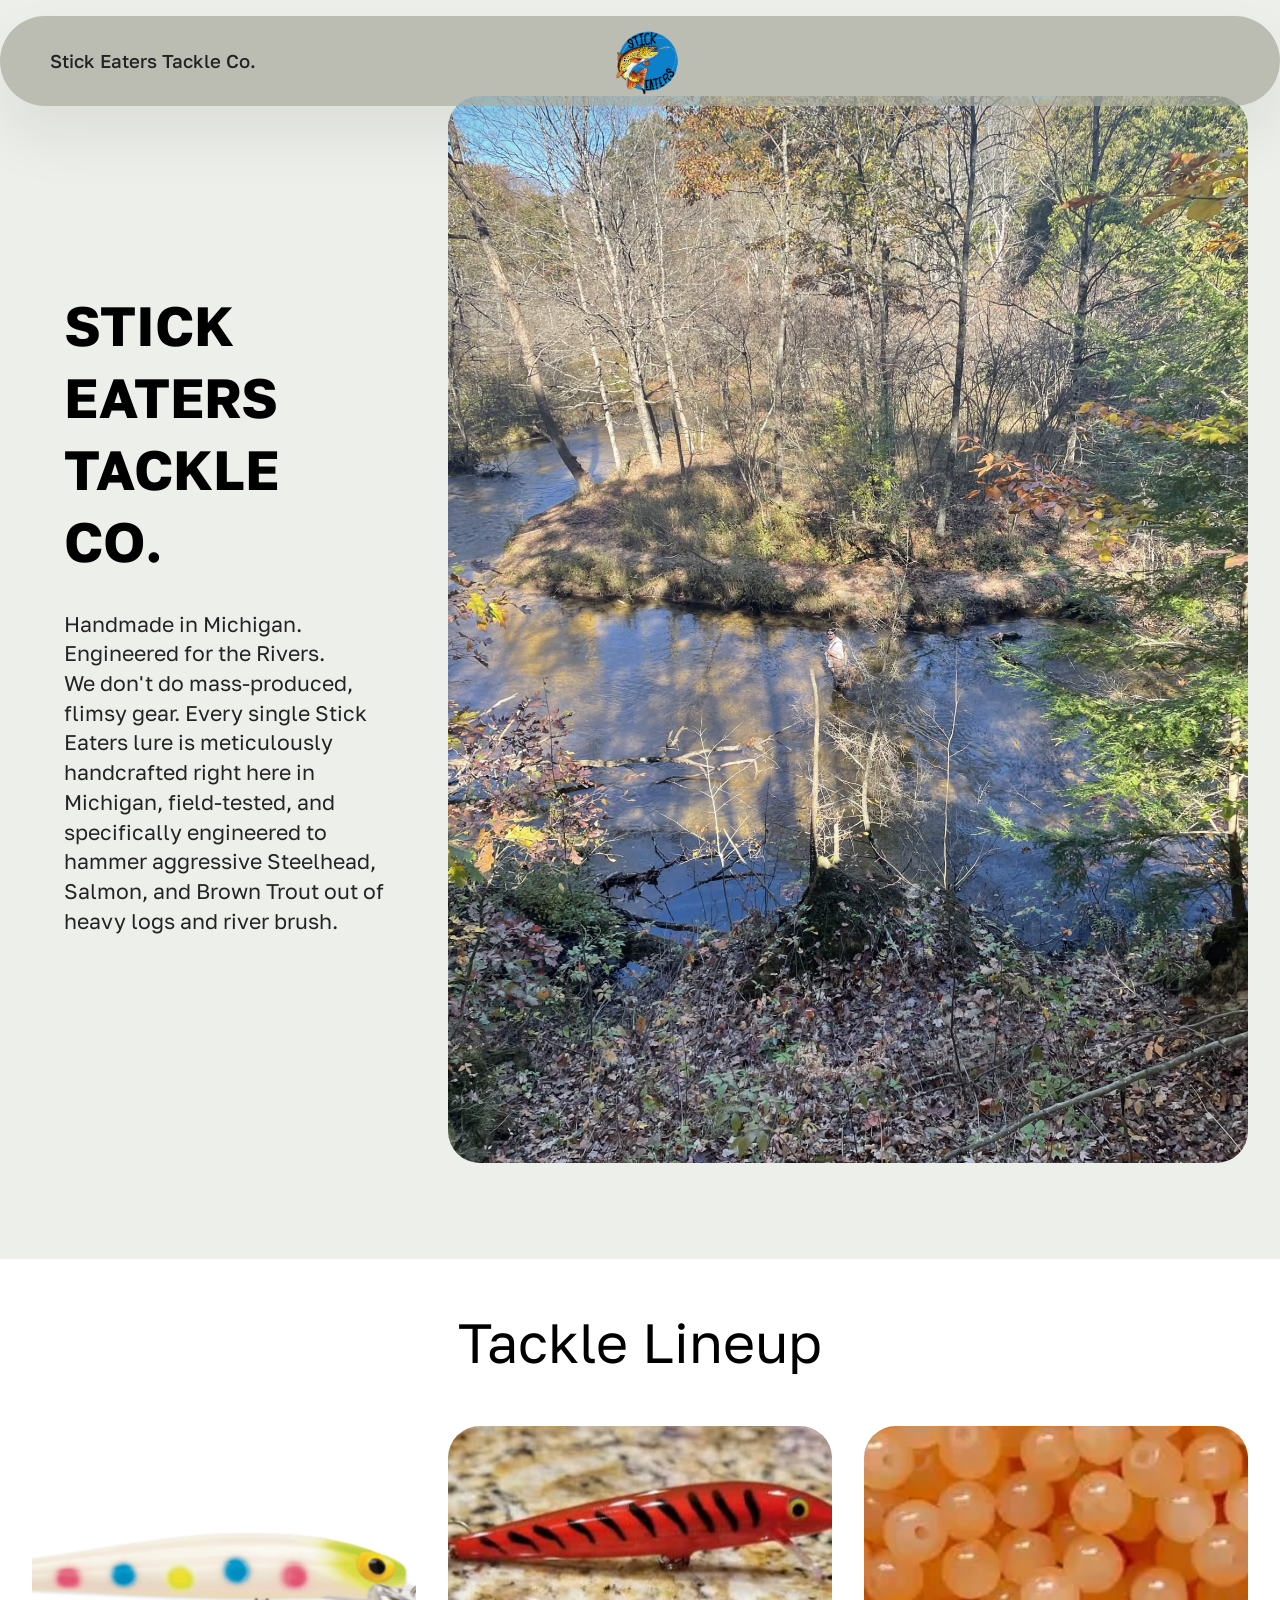
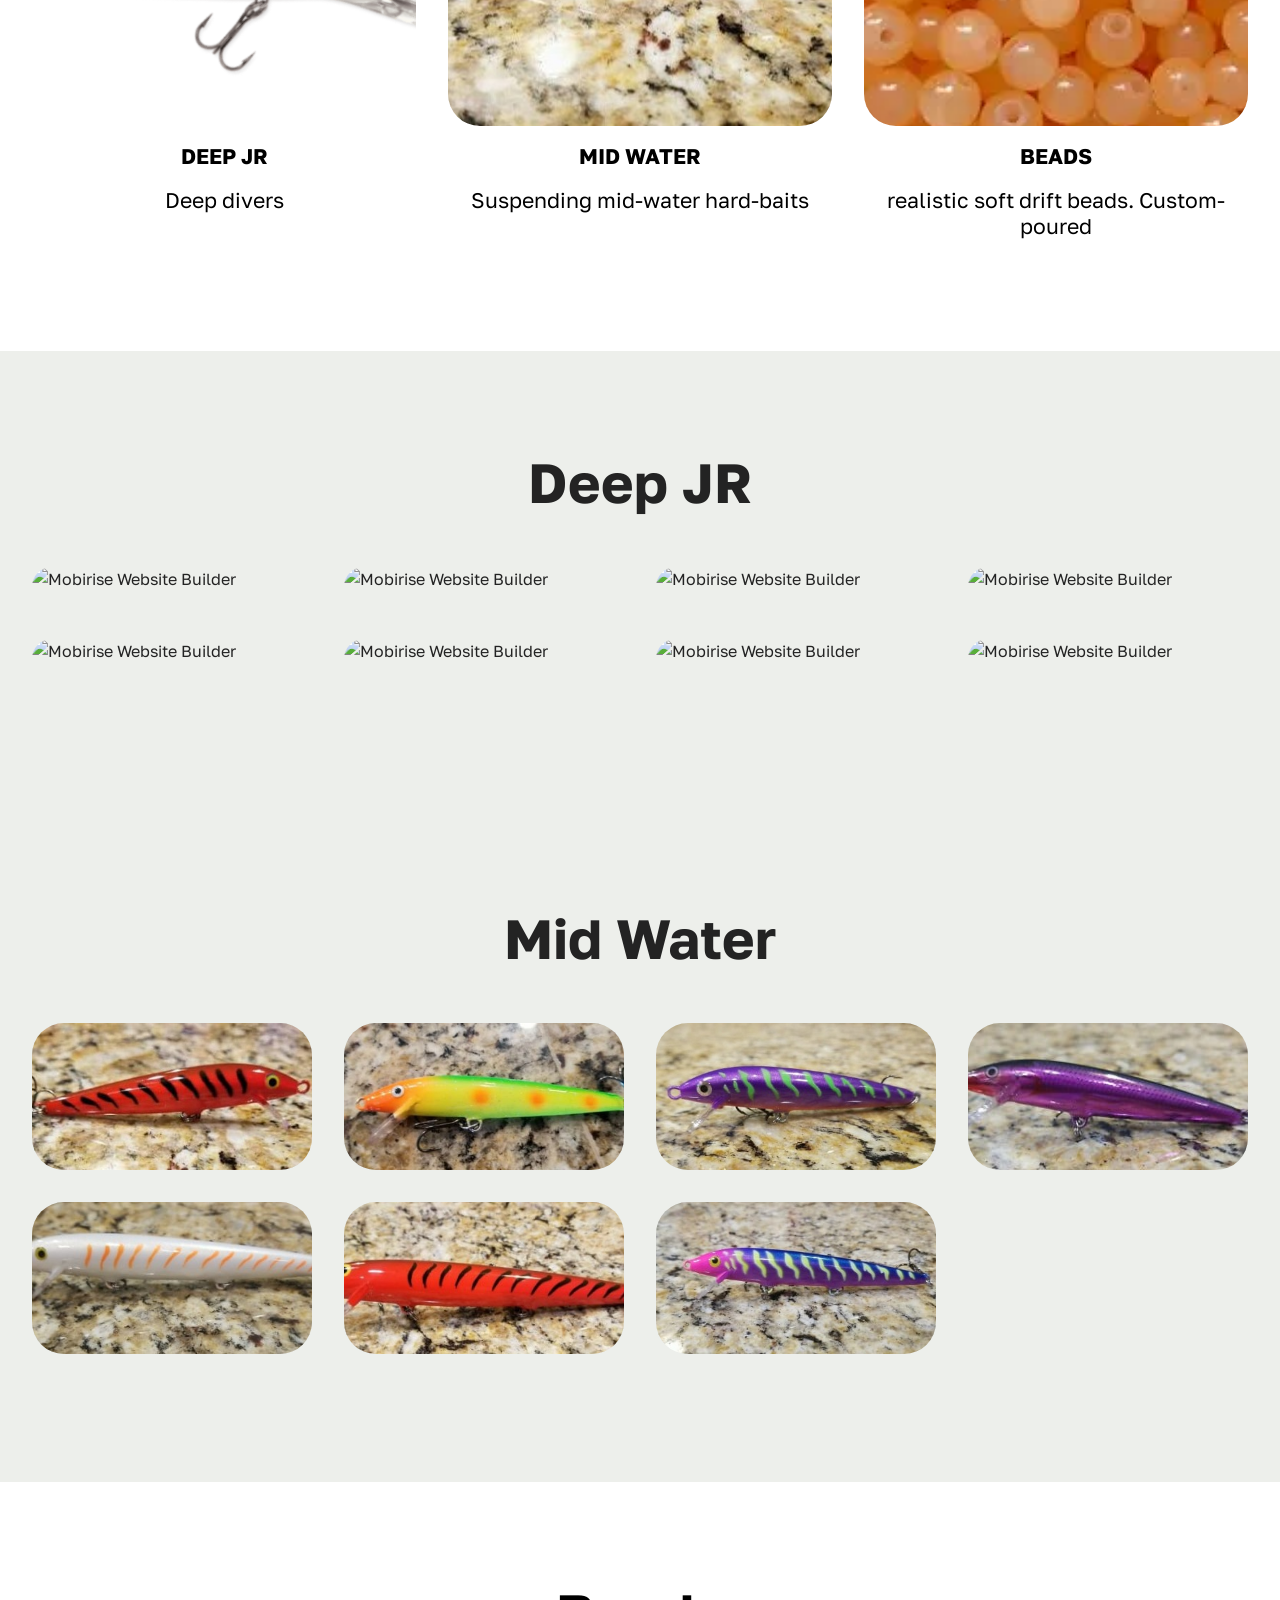
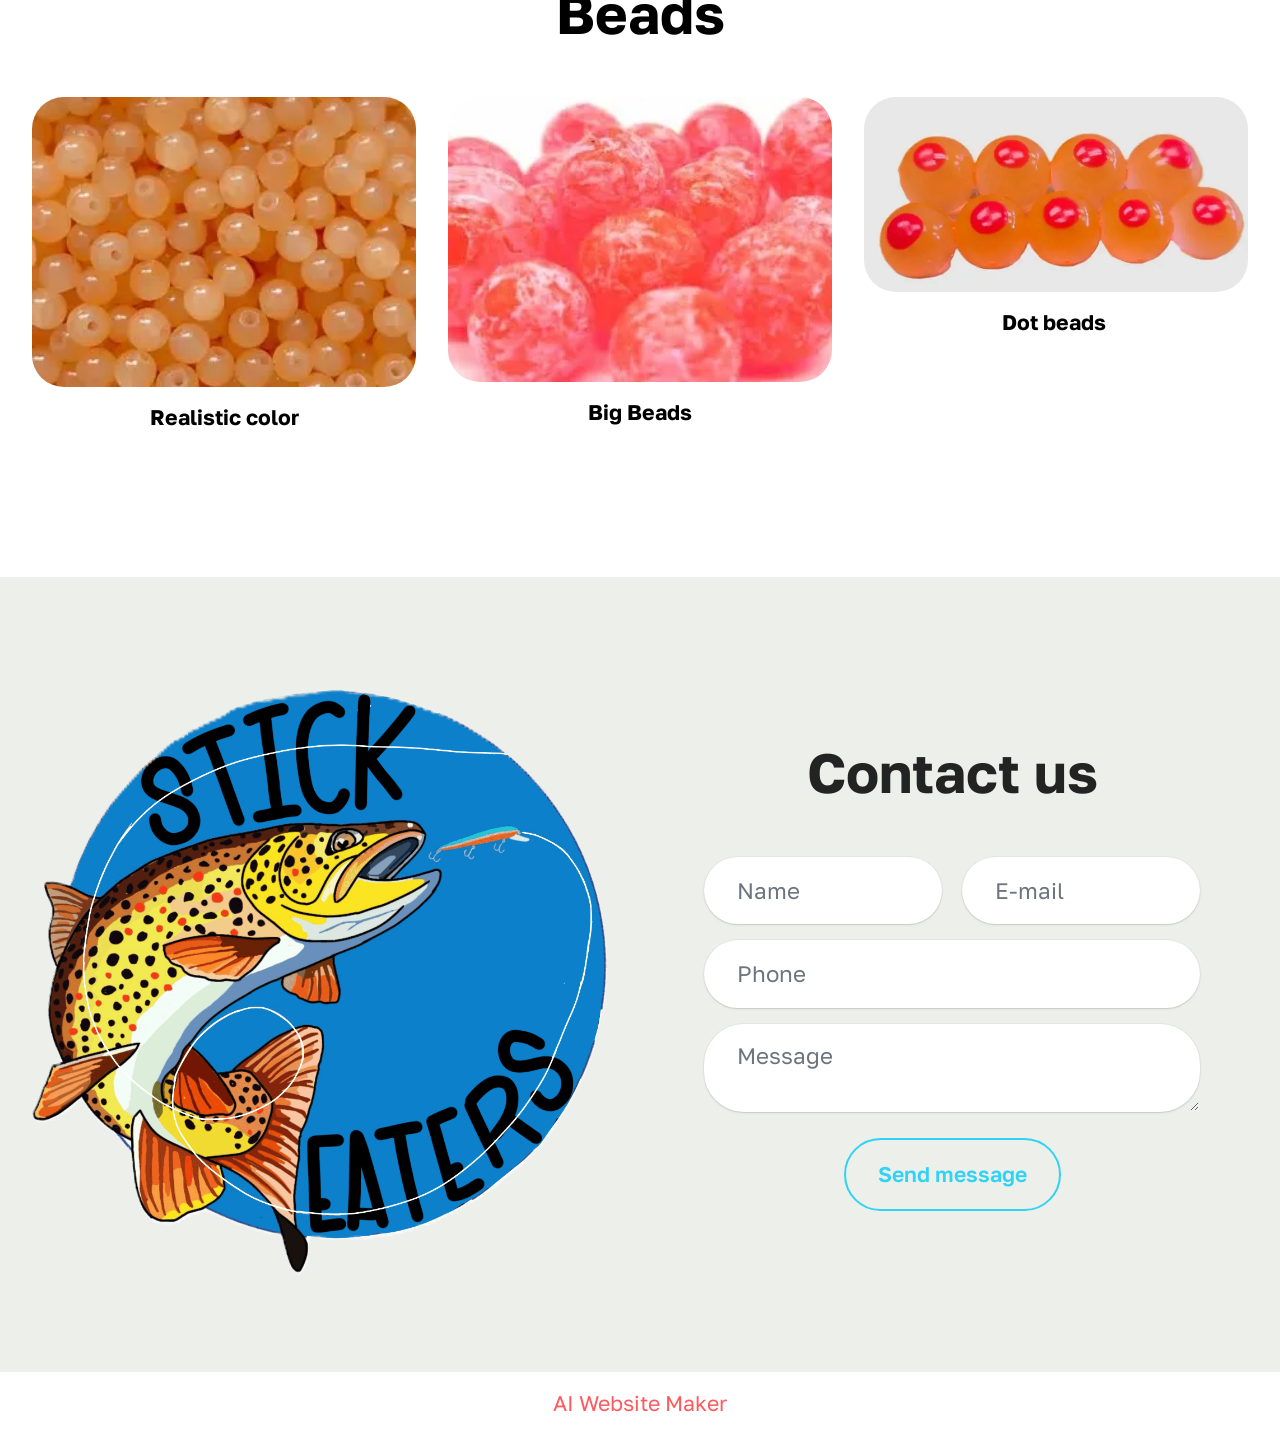
==== index.html @ 88f0078c "Add files via upload" ====
<!DOCTYPE html>
<html  >
<head>
  <!-- Site made with Mobirise Website Builder v6.2.0, https://mobirise.com -->
  <meta charset="UTF-8">
  <meta http-equiv="X-UA-Compatible" content="IE=edge">
  <meta name="generator" content="Mobirise v6.2.0, mobirise.com">
  <meta name="viewport" content="width=device-width, initial-scale=1, minimum-scale=1">
  <link rel="shortcut icon" href="assets/images/untitled-2yururururu-2-354x766.png" type="image/x-icon">
  <meta name="description" content="Fishing tackle tailored for salmon, steelhead, and brown trout in Michigan rivers, enhancing your angling experience and offering quality gear for every fisherman.">
  
  
  <title>Premium Fishing Tackle for Salmon and Steelhead in Michigan</title>
  <link rel="stylesheet" href="assets/web/assets/mobirise-icons2/mobirise2.css">
  <link rel="stylesheet" href="assets/bootstrap/css/bootstrap.min.css">
  <link rel="stylesheet" href="assets/dropdown/css/style.css">
  <link rel="stylesheet" href="assets/theme/css/style.css">
  <link rel="preload" href="https://fonts.googleapis.com/css2?family=Golos+Text:wght@400;700&display=swap&display=swap" as="style" onload="this.onload=null;this.rel='stylesheet'">
  <noscript><link rel="stylesheet" href="https://fonts.googleapis.com/css2?family=Golos+Text:wght@400;700&display=swap&display=swap"></noscript>
  <link rel="preload" as="style" href="assets/mobirise/css/mbr-additional.css?v=DbojV1"><link rel="stylesheet" href="assets/mobirise/css/mbr-additional.css?v=DbojV1" type="text/css">

  
  
  
</head>
<body>
  
  <section data-bs-version="5.1" class="menu menu4 cid-vzM0KTwdp1" once="menu" id="menu04-9">
	

	<nav class="navbar navbar-dropdown navbar-fixed-top navbar-expand-lg">
		<div class="container">
			<div class="navbar-brand">
				<span class="navbar-logo">
					<a href="https://mobiri.se">
						<img src="assets/images/untitled-2yururururu-2-354x766.png" alt="Mobirise Website Builder" style="height: 4.1rem;">
					</a>
				</span>
				
			</div>
			<button class="navbar-toggler" type="button" data-toggle="collapse" data-bs-toggle="collapse" data-target="#navbarSupportedContent" data-bs-target="#navbarSupportedContent" aria-controls="navbarNavAltMarkup" aria-expanded="false" aria-label="Toggle navigation">
				<div class="hamburger">
					<span></span>
					<span></span>
					<span></span>
					<span></span>
				</div>
			</button>
			<div class="collapse navbar-collapse" id="navbarSupportedContent">
				<ul class="navbar-nav nav-dropdown nav-right" data-app-modern-menu="true"><li class="nav-item">
						<a class="nav-link link text-black display-4" href="https://mobiri.se">Stick Eaters Tackle Co.&nbsp;</a>
					</li></ul>
				
				
			</div>
		</div>
	</nav>
</section>

<section data-bs-version="5.1" class="header1 cid-vzKlwNmhww" id="header01-6">
	

	
	

	<div class="container-fluid">
		<div class="row justify-content-center">
			<div class="col-12 col-md-12 col-lg-8 image-wrapper">
				<img class="w-100" src="assets/images/img-2233-1488x1984.jpg" alt="Mobirise Website Builder">
			</div>
			<div class="col-12 col-lg col-md-12">
				<div class="text-wrapper align-left">
					<h1 class="mbr-section-title mbr-fonts-style mb-4 display-2"><strong>STICK EATERS TACKLE CO.</strong></h1>
					<p class="mbr-text mbr-fonts-style mb-4 display-7">Handmade in Michigan. Engineered for the Rivers.<br>We don't do mass-produced, flimsy gear. Every single Stick Eaters lure is meticulously handcrafted right here in Michigan, field-tested, and specifically engineered to hammer aggressive Steelhead, Salmon, and Brown Trout out of heavy logs and river brush.</p>
					
				</div>
			</div>
		</div>
	</div>
</section>

<section data-bs-version="5.1" class="gallery3 cid-vzM7nA1geS" id="gallery03-c">
    
    
    <div class="container-fluid">
      <div class="row justify-content-center">
        <div class="col-12 content-head">
          <div class="mbr-section-head mb-5">
            <h4 class="mbr-section-title mbr-fonts-style align-center mb-0 display-2">Tackle Lineup</h4>
            
          </div>
        </div>
      </div>
      <div class="row">
        <div class="item features-image col-12 col-md-6 col-lg-4">
          <div class="item-wrapper">
            <div class="item-img">
              <img src="assets/images/lur3nqita11ff4v95uuemusf50-483313f6-2-700x700.png" alt="Mobirise Website Builder" title="" data-slide-to="0" data-bs-slide-to="0">
            </div>
            <div class="item-content align-left">
              <h5 class="item-title mbr-fonts-style mt-3 mb-3 display-7"><strong>DEEP JR</strong></h5>
              <h6 class="item-subtitle mbr-fonts-style mb-3 display-7">Deep divers</h6>
            </div>
          </div>
        </div>
        <div class="item features-image col-12 col-md-6 col-lg-4">
          <div class="item-wrapper">
            <div class="item-img">
              <a href="index.html#gallery01-e"><img src="assets/images/adfaddadwadadd-2-516x387.jpeg" alt="Mobirise Website Builder" title="" data-slide-to="1" data-bs-slide-to="1"></a>
            </div>
            <div class="item-content align-left">
              <h5 class="item-title mbr-fonts-style mt-3 mb-3 display-7"><strong>MID WATER</strong></h5>
              <h6 class="item-subtitle mbr-fonts-style mb-3 display-7">Suspending mid-water hard-baits</h6>
            </div>
          </div>
        </div>
        
        <div class="item features-image col-12 col-md-6 col-lg-4">
          <div class="item-wrapper">
            <div class="item-img">
              <a href="index.html#gallery03-g"><img src="assets/images/vsfssfsfsfesesf.webp" alt="Mobirise Website Builder" title="" data-slide-to="3" data-bs-slide-to="3"></a>
            </div>
            <div class="item-content align-left">
              <h5 class="item-title mbr-fonts-style mt-3 mb-3 display-7"><strong>BEADS</strong></h5>
              <h6 class="item-subtitle mbr-fonts-style mb-3 display-7">realistic soft drift beads. Custom-poured</h6>
            </div>
          </div>
        </div>
      </div>
    </div>
  </section>

<section data-bs-version="5.1" class="gallery1 mbr-gallery cid-vzMhymidpE" id="gallery01-f">
    
    

    <div class="container-fluid">
        <div class="row justify-content-center">
            <div class="col-12 content-head">
                <div class="mb-5">
                    <h3 class="mbr-section-title mbr-fonts-style align-center m-0 display-2"><strong>Deep JR</strong></h3>
                    
                </div>
            </div>
        </div>
        
        <div class="row mbr-gallery">
            <div class="col-12 col-md-6 col-lg-3 item gallery-image">
                <div class="item-wrapper mb-3" data-toggle="modal" data-bs-toggle="modal" data-target="#vzMk9TXIw9-modal" data-bs-target="#vzMk9TXIw9-modal">
                    <img class="w-100" src="assets/images/gallery01.jpg" alt="Mobirise Website Builder" data-slide-to="0" data-bs-slide-to="0" data-target="#lb-vzMk9TXIw9" data-bs-target="#lb-vzMk9TXIw9">
                    <div class="icon-wrapper">
                        <span class="mobi-mbri mobi-mbri-search mbr-iconfont mbr-iconfont-btn"></span>
                    </div>
                </div>
                
            </div>
            <div class="col-12 col-md-6 col-lg-3 item gallery-image">
                <div class="item-wrapper mb-3" data-toggle="modal" data-bs-toggle="modal" data-target="#vzMk9TXIw9-modal" data-bs-target="#vzMk9TXIw9-modal">
                    <img class="w-100" src="assets/images/gallery02.jpg" alt="Mobirise Website Builder" data-slide-to="1" data-bs-slide-to="1" data-target="#lb-vzMk9TXIw9" data-bs-target="#lb-vzMk9TXIw9">
                    <div class="icon-wrapper">
                        <span class="mobi-mbri mobi-mbri-search mbr-iconfont mbr-iconfont-btn"></span>
                    </div>
                </div>
                
            </div>
            <div class="col-12 col-md-6 col-lg-3 item gallery-image">
                <div class="item-wrapper mb-3" data-toggle="modal" data-bs-toggle="modal" data-target="#vzMk9TXIw9-modal" data-bs-target="#vzMk9TXIw9-modal">
                    <img class="w-100" src="assets/images/gallery03.jpg" alt="Mobirise Website Builder" data-slide-to="2" data-bs-slide-to="2" data-target="#lb-vzMk9TXIw9" data-bs-target="#lb-vzMk9TXIw9">
                    <div class="icon-wrapper">
                        <span class="mobi-mbri mobi-mbri-search mbr-iconfont mbr-iconfont-btn"></span>
                    </div>
                </div>
                
            </div>
            <div class="col-12 col-md-6 col-lg-3 item gallery-image">
                <div class="item-wrapper mb-3" data-toggle="modal" data-bs-toggle="modal" data-target="#vzMk9TXIw9-modal" data-bs-target="#vzMk9TXIw9-modal">
                    <img class="w-100" src="assets/images/gallery04.jpg" alt="Mobirise Website Builder" data-slide-to="3" data-bs-slide-to="3" data-target="#lb-vzMk9TXIw9" data-bs-target="#lb-vzMk9TXIw9">
                    <div class="icon-wrapper">
                        <span class="mobi-mbri mobi-mbri-search mbr-iconfont mbr-iconfont-btn"></span>
                    </div>
                </div>
                
            </div>
            <div class="col-12 col-md-6 col-lg-3 item gallery-image">
                <div class="item-wrapper mb-3" data-toggle="modal" data-bs-toggle="modal" data-target="#vzMk9TXIw9-modal" data-bs-target="#vzMk9TXIw9-modal">
                    <img class="w-100" src="assets/images/gallery10.jpg" alt="Mobirise Website Builder" data-slide-to="4" data-bs-slide-to="4" data-target="#lb-vzMk9TXIw9" data-bs-target="#lb-vzMk9TXIw9">
                    <div class="icon-wrapper">
                        <span class="mobi-mbri mobi-mbri-search mbr-iconfont mbr-iconfont-btn"></span>
                    </div>
                </div>
                
            </div>
            <div class="col-12 col-md-6 col-lg-3 item gallery-image">
                <div class="item-wrapper mb-3" data-toggle="modal" data-bs-toggle="modal" data-target="#vzMk9TXIw9-modal" data-bs-target="#vzMk9TXIw9-modal">
                    <img class="w-100" src="assets/images/gallery05.jpg" alt="Mobirise Website Builder" data-slide-to="5" data-bs-slide-to="5" data-target="#lb-vzMk9TXIw9" data-bs-target="#lb-vzMk9TXIw9">
                    <div class="icon-wrapper">
                        <span class="mobi-mbri mobi-mbri-search mbr-iconfont mbr-iconfont-btn"></span>
                    </div>
                </div>
                
            </div>
            <div class="col-12 col-md-6 col-lg-3 item gallery-image">
                <div class="item-wrapper mb-3" data-toggle="modal" data-bs-toggle="modal" data-target="#vzMk9TXIw9-modal" data-bs-target="#vzMk9TXIw9-modal">
                    <img class="w-100" src="assets/images/gallery06.jpg" alt="Mobirise Website Builder" data-slide-to="6" data-bs-slide-to="6" data-target="#lb-vzMk9TXIw9" data-bs-target="#lb-vzMk9TXIw9">
                    <div class="icon-wrapper">
                        <span class="mobi-mbri mobi-mbri-search mbr-iconfont mbr-iconfont-btn"></span>
                    </div>
                </div>
                
            </div>
            <div class="col-12 col-md-6 col-lg-3 item gallery-image">
                <div class="item-wrapper mb-3" data-toggle="modal" data-bs-toggle="modal" data-target="#vzMk9TXIw9-modal" data-bs-target="#vzMk9TXIw9-modal">
                    <img class="w-100" src="assets/images/gallery07.jpg" alt="Mobirise Website Builder" data-slide-to="7" data-bs-slide-to="7" data-target="#lb-vzMk9TXIw9" data-bs-target="#lb-vzMk9TXIw9">
                    <div class="icon-wrapper">
                        <span class="mobi-mbri mobi-mbri-search mbr-iconfont mbr-iconfont-btn"></span>
                    </div>
                </div>
                
            </div>
        </div>

        <div class="modal mbr-slider" tabindex="-1" role="dialog" aria-hidden="true" id="vzMk9TXIw9-modal">
            <div class="modal-dialog" role="document">
                <div class="modal-content">
                    <div class="modal-body">
                        <div class="carousel slide" data-pause="false" data-bs-pause="false" id="lb-vzMk9TXIw9" data-interval="5000" data-bs-interval="5000">
                            <div class="carousel-inner">
                                <div class="carousel-item active">
                                    <img class="d-block w-100" src="assets/images/gallery01.jpg" alt="Mobirise Website Builder">
                                </div>
                                <div class="carousel-item">
                                    <img class="d-block w-100" src="assets/images/gallery02.jpg" alt="Mobirise Website Builder">
                                </div>
                                <div class="carousel-item">
                                    <img class="d-block w-100" src="assets/images/gallery03.jpg" alt="Mobirise Website Builder">
                                </div>
                                <div class="carousel-item">
                                    <img class="d-block w-100" src="assets/images/gallery04.jpg" alt="Mobirise Website Builder">
                                </div>
                                <div class="carousel-item">
                                    <img class="d-block w-100" src="assets/images/gallery10.jpg" alt="Mobirise Website Builder">
                                </div>
                                <div class="carousel-item">
                                    <img class="d-block w-100" src="assets/images/gallery05.jpg" alt="Mobirise Website Builder">
                                </div>
                                <div class="carousel-item">
                                    <img class="d-block w-100" src="assets/images/gallery06.jpg" alt="Mobirise Website Builder">
                                </div>
                                <div class="carousel-item">
                                    <img class="d-block w-100" src="assets/images/gallery07.jpg" alt="Mobirise Website Builder">
                                </div>
                            </div>
                            <ol class="carousel-indicators">
                                <li data-slide-to="0" data-bs-slide-to="0" class="active" data-target="#lb-vzMk9TXIw9" data-bs-target="#lb-vzMk9TXIw9"></li>
                                <li data-slide-to="1" data-bs-slide-to="1" data-target="#lb-vzMk9TXIw9" data-bs-target="#lb-vzMk9TXIw9"></li>
                                <li data-slide-to="2" data-bs-slide-to="2" data-target="#lb-vzMk9TXIw9" data-bs-target="#lb-vzMk9TXIw9"></li>
                                <li data-slide-to="3" data-bs-slide-to="3" data-target="#lb-vzMk9TXIw9" data-bs-target="#lb-vzMk9TXIw9"></li>
                                <li data-slide-to="4" data-bs-slide-to="4" data-target="#lb-vzMk9TXIw9" data-bs-target="#lb-vzMk9TXIw9"></li>
                                <li data-slide-to="5" data-bs-slide-to="5" data-target="#lb-vzMk9TXIw9" data-bs-target="#lb-vzMk9TXIw9"></li>
                                <li data-slide-to="6" data-bs-slide-to="6" data-target="#lb-vzMk9TXIw9" data-bs-target="#lb-vzMk9TXIw9"></li>
                                <li data-slide-to="7" data-bs-slide-to="7" data-target="#lb-vzMk9TXIw9" data-bs-target="#lb-vzMk9TXIw9"></li>
                            </ol>
                            <a role="button" href="" class="close" data-dismiss="modal" data-bs-dismiss="modal" aria-label="Close">
                            </a>
                            <a class="carousel-control-prev carousel-control" role="button" data-slide="prev" data-bs-slide="prev" href="#lb-vzMk9TXIw9">
                                <span class="mobi-mbri mobi-mbri-arrow-prev" aria-hidden="true"></span>
                                <span class="sr-only visually-hidden">Previous</span>
                            </a>
                            <a class="carousel-control-next carousel-control" role="button" data-slide="next" data-bs-slide="next" href="#lb-vzMk9TXIw9">
                                <span class="mobi-mbri mobi-mbri-arrow-next" aria-hidden="true"></span>
                                <span class="sr-only visually-hidden">Next</span>
                            </a>
                        </div>
                    </div>
                </div>
            </div>
        </div>
    </div>
</section>

<section data-bs-version="5.1" class="gallery1 mbr-gallery cid-vzMgDV0vuP" id="gallery01-e">
    
    

    <div class="container-fluid">
        <div class="row justify-content-center">
            <div class="col-12 content-head">
                <div class="mb-5">
                    <h3 class="mbr-section-title mbr-fonts-style align-center m-0 display-2"><strong>Mid Water</strong></h3>
                    
                </div>
            </div>
        </div>
        
        <div class="row mbr-gallery">
            
            <div class="col-12 col-md-6 col-lg-3 item gallery-image active">
                <div class="item-wrapper mb-3" data-toggle="modal" data-bs-toggle="modal" data-target="#vzMk9USYvH-modal" data-bs-target="#vzMk9USYvH-modal">
                    <img class="w-100" src="assets/images/adfaddadwadadd-512x384.jpeg" alt="Mobirise Website Builder" data-slide-to="0" data-bs-slide-to="0" data-target="#lb-vzMk9USYvH" data-bs-target="#lb-vzMk9USYvH">
                    <div class="icon-wrapper">
                        <span class="mobi-mbri mobi-mbri-search mbr-iconfont mbr-iconfont-btn"></span>
                    </div>
                </div>
                
            </div>
            <div class="col-12 col-md-6 col-lg-3 item gallery-image">
                <div class="item-wrapper mb-3" data-toggle="modal" data-bs-toggle="modal" data-target="#vzMk9USYvH-modal" data-bs-target="#vzMk9USYvH-modal">
                    <img class="w-100" src="assets/images/sfsffesfesfesfesfesf-512x384.jpeg" alt="Mobirise Website Builder" data-slide-to="1" data-bs-slide-to="1" data-target="#lb-vzMk9USYvH" data-bs-target="#lb-vzMk9USYvH">
                    <div class="icon-wrapper">
                        <span class="mobi-mbri mobi-mbri-search mbr-iconfont mbr-iconfont-btn"></span>
                    </div>
                </div>
                
            </div>
            <div class="col-12 col-md-6 col-lg-3 item gallery-image">
                <div class="item-wrapper mb-3" data-toggle="modal" data-bs-toggle="modal" data-target="#vzMk9USYvH-modal" data-bs-target="#vzMk9USYvH-modal">
                    <img class="w-100" src="assets/images/s-l960-512x384.jpeg" alt="Mobirise Website Builder" data-slide-to="2" data-bs-slide-to="2" data-target="#lb-vzMk9USYvH" data-bs-target="#lb-vzMk9USYvH">
                    <div class="icon-wrapper">
                        <span class="mobi-mbri mobi-mbri-search mbr-iconfont mbr-iconfont-btn"></span>
                    </div>
                </div>
                
            </div>
            <div class="col-12 col-md-6 col-lg-3 item gallery-image">
                <div class="item-wrapper mb-3" data-toggle="modal" data-bs-toggle="modal" data-target="#vzMk9USYvH-modal" data-bs-target="#vzMk9USYvH-modal">
                    <img class="w-100" src="assets/images/addadadawdwad-400x300.jpeg" alt="Mobirise Website Builder" data-slide-to="3" data-bs-slide-to="3" data-target="#lb-vzMk9USYvH" data-bs-target="#lb-vzMk9USYvH">
                    <div class="icon-wrapper">
                        <span class="mobi-mbri mobi-mbri-search mbr-iconfont mbr-iconfont-btn"></span>
                    </div>
                </div>
                
            </div>
            <div class="col-12 col-md-6 col-lg-3 item gallery-image">
                <div class="item-wrapper mb-3" data-toggle="modal" data-bs-toggle="modal" data-target="#vzMk9USYvH-modal" data-bs-target="#vzMk9USYvH-modal">
                    <img class="w-100" src="assets/images/t6u6tu6tu6tu6tu6tu6tu6tu6t-512x384.jpeg" alt="Mobirise Website Builder" data-slide-to="4" data-bs-slide-to="4" data-target="#lb-vzMk9USYvH" data-bs-target="#lb-vzMk9USYvH">
                    <div class="icon-wrapper">
                        <span class="mobi-mbri mobi-mbri-search mbr-iconfont mbr-iconfont-btn"></span>
                    </div>
                </div>
                
            </div>
            <div class="col-12 col-md-6 col-lg-3 item gallery-image">
                <div class="item-wrapper mb-3" data-toggle="modal" data-bs-toggle="modal" data-target="#vzMk9USYvH-modal" data-bs-target="#vzMk9USYvH-modal">
                    <img class="w-100" src="assets/images/ttutututu6ututu-512x384.jpeg" alt="Mobirise Website Builder" data-slide-to="5" data-bs-slide-to="5" data-target="#lb-vzMk9USYvH" data-bs-target="#lb-vzMk9USYvH">
                    <div class="icon-wrapper">
                        <span class="mobi-mbri mobi-mbri-search mbr-iconfont mbr-iconfont-btn"></span>
                    </div>
                </div>
                
            </div>
            <div class="col-12 col-md-6 col-lg-3 item gallery-image">
                <div class="item-wrapper mb-3" data-toggle="modal" data-bs-toggle="modal" data-target="#vzMk9USYvH-modal" data-bs-target="#vzMk9USYvH-modal">
                    <img class="w-100" src="assets/images/s-l1200ututututu6u-512x384.jpeg" alt="Mobirise Website Builder" data-slide-to="6" data-bs-slide-to="6" data-target="#lb-vzMk9USYvH" data-bs-target="#lb-vzMk9USYvH">
                    <div class="icon-wrapper">
                        <span class="mobi-mbri mobi-mbri-search mbr-iconfont mbr-iconfont-btn"></span>
                    </div>
                </div>
                
            </div>
        </div>

        <div class="modal mbr-slider" tabindex="-1" role="dialog" aria-hidden="true" id="vzMk9USYvH-modal">
            <div class="modal-dialog" role="document">
                <div class="modal-content">
                    <div class="modal-body">
                        <div class="carousel slide" data-pause="false" data-bs-pause="false" id="lb-vzMk9USYvH" data-interval="5000" data-bs-interval="5000">
                            <div class="carousel-inner">
                                
                                <div class="carousel-item active">
                                    <img class="d-block w-100" src="assets/images/adfaddadwadadd-512x384.jpeg" alt="Mobirise Website Builder">
                                </div>
                                <div class="carousel-item">
                                    <img class="d-block w-100" src="assets/images/sfsffesfesfesfesfesf-512x384.jpeg" alt="Mobirise Website Builder">
                                </div>
                                <div class="carousel-item">
                                    <img class="d-block w-100" src="assets/images/s-l960-512x384.jpeg" alt="Mobirise Website Builder">
                                </div>
                                <div class="carousel-item">
                                    <img class="d-block w-100" src="assets/images/addadadawdwad-400x300.jpeg" alt="Mobirise Website Builder">
                                </div>
                                <div class="carousel-item">
                                    <img class="d-block w-100" src="assets/images/t6u6tu6tu6tu6tu6tu6tu6tu6t-512x384.jpeg" alt="Mobirise Website Builder">
                                </div>
                                <div class="carousel-item">
                                    <img class="d-block w-100" src="assets/images/ttutututu6ututu-512x384.jpeg" alt="Mobirise Website Builder">
                                </div>
                                <div class="carousel-item">
                                    <img class="d-block w-100" src="assets/images/s-l1200ututututu6u-512x384.jpeg" alt="Mobirise Website Builder">
                                </div>
                            </div>
                            <ol class="carousel-indicators">
                                <li data-slide-to="0" data-bs-slide-to="0" class="active" data-target="#lb-vzMk9USYvH" data-bs-target="#lb-vzMk9USYvH"></li>
                                <li data-slide-to="1" data-bs-slide-to="1" data-target="#lb-vzMk9USYvH" data-bs-target="#lb-vzMk9USYvH"></li>
                                <li data-slide-to="2" data-bs-slide-to="2" data-target="#lb-vzMk9USYvH" data-bs-target="#lb-vzMk9USYvH"></li>
                                <li data-slide-to="3" data-bs-slide-to="3" data-target="#lb-vzMk9USYvH" data-bs-target="#lb-vzMk9USYvH"></li>
                                <li data-slide-to="4" data-bs-slide-to="4" data-target="#lb-vzMk9USYvH" data-bs-target="#lb-vzMk9USYvH"></li>
                                <li data-slide-to="5" data-bs-slide-to="5" data-target="#lb-vzMk9USYvH" data-bs-target="#lb-vzMk9USYvH"></li>
                                <li data-slide-to="6" data-bs-slide-to="6" data-target="#lb-vzMk9USYvH" data-bs-target="#lb-vzMk9USYvH"></li>
                                
                            </ol>
                            <a role="button" href="" class="close" data-dismiss="modal" data-bs-dismiss="modal" aria-label="Close">
                            </a>
                            <a class="carousel-control-prev carousel-control" role="button" data-slide="prev" data-bs-slide="prev" href="#lb-vzMk9USYvH">
                                <span class="mobi-mbri mobi-mbri-arrow-prev" aria-hidden="true"></span>
                                <span class="sr-only visually-hidden">Previous</span>
                            </a>
                            <a class="carousel-control-next carousel-control" role="button" data-slide="next" data-bs-slide="next" href="#lb-vzMk9USYvH">
                                <span class="mobi-mbri mobi-mbri-arrow-next" aria-hidden="true"></span>
                                <span class="sr-only visually-hidden">Next</span>
                            </a>
                        </div>
                    </div>
                </div>
            </div>
        </div>
    </div>
</section>

<section data-bs-version="5.1" class="gallery3 cid-vzMid7QQ9A" id="gallery03-g">
    
    
    <div class="container-fluid">
      <div class="row justify-content-center">
        <div class="col-12 content-head">
          <div class="mbr-section-head mb-5">
            <h4 class="mbr-section-title mbr-fonts-style align-center mb-0 display-2"><strong>Beads</strong></h4>
            
          </div>
        </div>
      </div>
      <div class="row">
        <div class="item features-image col-12 col-md-6 col-lg-4">
          <div class="item-wrapper">
            <div class="item-img">
              <img src="assets/images/vsfssfsfsfesesf-1.webp" alt="Mobirise Website Builder" title="" data-slide-to="0" data-bs-slide-to="0">
            </div>
            <div class="item-content align-left">
              <h5 class="item-title mbr-fonts-style mt-3 mb-3 display-7"><strong>Realistic color</strong></h5>
              
            </div>
          </div>
        </div>
        <div class="item features-image col-12 col-md-6 col-lg-4">
          <div class="item-wrapper">
            <div class="item-img">
              <img src="assets/images/shoppingawdawdwdawdawdw.webp" alt="Mobirise Website Builder" title="" data-slide-to="1" data-bs-slide-to="1">
            </div>
            <div class="item-content align-left">
              <h5 class="item-title mbr-fonts-style mt-3 mb-3 display-7"><strong>Big Beads</strong></h5>
              
            </div>
          </div>
        </div>
        <div class="item features-image col-12 col-md-6 col-lg-4">
          <div class="item-wrapper">
            <div class="item-img">
              <img src="assets/images/aadawdawdwadadawd.webp" alt="Mobirise Website Builder" title="" data-slide-to="2" data-bs-slide-to="2">
            </div>
            <div class="item-content align-left">
              <h5 class="item-title mbr-fonts-style mt-3 mb-3 display-7"><strong>Dot beads&nbsp;</strong></h5>
              
              
            </div>
          </div>
        </div>
        
      </div>
    </div>
  </section>

<section data-bs-version="5.1" class="form03 cid-vzKnyijRyz" id="form03-7">
    

    <div class="container">
        <div class="row justify-content-center align-items-center main-row">
            <div class="col-12 col-lg item-wrapper">
                <div class="mbr-section-head mb-5">
                    <h3 class="mbr-section-title mbr-fonts-style align-center mb-0 display-2">
                        <strong>Contact us</strong></h3>
                    
                </div>
                <div class="col-lg-12 mx-auto mbr-form" data-form-type="formoid">
                    <form action="https://mobirise.eu/" method="POST" class="mbr-form form-with-styler" data-form-title="Form Name"><input type="hidden" name="email" data-form-email="true" value="6H9fyz0K3jPLwCd57BN0ghIttpE3J3yK3rqIbcgVgN7o1j9Pl6fjUEwqTJ+s7BCk8j+Tpjcz9KnYgpmHjs+j3GDeyq2G/2gSIx+KbDoLxDNNgvBx6jxIscN6L7ZjoxRQ">
                        <div class="row">
                            <div hidden="hidden" data-form-alert="" class="alert alert-success col-12">Thank You for your feedback or concerns. TIGHT LINES!</div>
                            <div hidden="hidden" data-form-alert-danger="" class="alert alert-danger col-12">
                                Oops...! some problem!
                            </div>
                        </div>
                        <div class="dragArea row">
                            <div class="col-md col-sm-12 form-group mb-3 mb-3" data-for="name">
                                <input type="text" name="name" placeholder="Name" data-form-field="name" class="form-control" value="" id="name-form03-7">
                            </div>
                            <div class="col-md col-sm-12 form-group mb-3 mb-3" data-for="email">
                                <input type="email" name="email" placeholder="E-mail" data-form-field="email" class="form-control" value="" id="email-form03-7">
                            </div>
                            <div class="col-12 form-group mb-3 mb-3" data-for="phone">
                                <input type="tel" name="phone" placeholder="Phone" data-form-field="phone" class="form-control" value="" id="phone-form03-7">
                            </div>
                            <div class="col-12 form-group mb-3 mb-3" data-for="textarea">
                                <textarea name="textarea" placeholder="Message" data-form-field="textarea" class="form-control" id="textarea-form03-7"></textarea>
                            </div>
                            <div class="col-auto align-center mbr-section-btn"><button type="submit" class="w-100 btn btn-info-outline display-7">Send message</button></div>
                        </div>
                    </form>
                </div>


            </div>
            <div class="col-12 col-lg-6">
                <div class="image-wrapper">
                    <img class="w-100" src="assets/images/untitled-2yururururu-1170x2532.png" alt="Mobirise Website Builder">
                </div>
            </div>

        </div>
    </div>
</section><section class="display-7" style="padding: 0;align-items: center;justify-content: center;flex-wrap: wrap;    align-content: center;display: flex;position: relative;height: 4rem;"><a href="https://mobiri.se/" style="flex: 1 1;height: 4rem;position: absolute;width: 100%;z-index: 1;"><img alt="" style="height: 4rem;" src="[data-uri]"></a><p style="margin: 0;text-align: center;" class="display-7">&#8204;</p><a style="z-index:1" href="https://mobirise.com/builder/ai-website-maker.html">AI Website Maker</a></section><script src="assets/bootstrap/js/bootstrap.bundle.min.js"></script>  <script src="assets/smoothscroll/smooth-scroll.js"></script>  <script src="assets/ytplayer/index.js"></script>  <script src="assets/dropdown/js/navbar-dropdown.js"></script>  <script src="assets/theme/js/script.js"></script>  <script src="assets/formoid/formoid.min.js"></script>  
  
  
 <div id="scrollToTop" class="scrollToTop mbr-arrow-up"><a style="text-align: center;"><i class="mbr-arrow-up-icon mbr-arrow-up-icon-cm cm-icon cm-icon-smallarrow-up"></i></a></div>
  </body>
</html>
---- assets/web/assets/mobirise-icons2/mobirise2.css ----
@font-face {
  font-family: 'Moririse2';
  font-display: swap;
  src:  url('mobirise2.eot?f2bix4');
  src:  url('mobirise2.eot?f2bix4#iefix') format('embedded-opentype'),
    url('mobirise2.woff2?f2bix4') format('woff2'),
    url('mobirise2.woff?f2bix4') format('woff'),
    url('mobirise2.ttf?f2bix4') format('truetype'),
    url('mobirise2.svg?f2bix4#mobirise2') format('svg');
  font-weight: normal;
  font-style: normal;
}

[class^="mobi-"], [class*=" mobi-"] {
  /* use !important to prevent issues with browser extensions that change fonts */
  font-family: 'Moririse2' !important;
  speak: none;
  font-style: normal;
  font-weight: normal;
  font-variant: normal;
  text-transform: none;
  line-height: 1;

  /* Better Font Rendering =========== */
  -webkit-font-smoothing: antialiased;
  -moz-osx-font-smoothing: grayscale;
}

.mobi-mbri-add-submenu:before {
  content: "\e900";
}
.mobi-mbri-alert:before {
  content: "\e901";
}
.mobi-mbri-align-center:before {
  content: "\e902";
}
.mobi-mbri-align-justify:before {
  content: "\e903";
}
.mobi-mbri-align-left:before {
  content: "\e904";
}
.mobi-mbri-align-right:before {
  content: "\e905";
}
.mobi-mbri-android:before {
  content: "\e906";
}
.mobi-mbri-apple:before {
  content: "\e907";
}
.mobi-mbri-arrow-down:before {
  content: "\e908";
}
.mobi-mbri-arrow-next:before {
  content: "\e909";
}
.mobi-mbri-arrow-prev:before {
  content: "\e90a";
}
.mobi-mbri-arrow-up:before {
  content: "\e90b";
}
.mobi-mbri-bold:before {
  content: "\e90c";
}
.mobi-mbri-bookmark:before {
  content: "\e90d";
}
.mobi-mbri-bootstrap:before {
  content: "\e90e";
}
.mobi-mbri-briefcase:before {
  content: "\e90f";
}
.mobi-mbri-browse:before {
  content: "\e910";
}
.mobi-mbri-bulleted-list:before {
  content: "\e911";
}
.mobi-mbri-calendar:before {
  content: "\e912";
}
.mobi-mbri-camera:before {
  content: "\e913";
}
.mobi-mbri-cart-add:before {
  content: "\e914";
}
.mobi-mbri-cart-full:before {
  content: "\e915";
}
.mobi-mbri-cash:before {
  content: "\e916";
}
.mobi-mbri-change-style:before {
  content: "\e917";
}
.mobi-mbri-chat:before {
  content: "\e918";
}
.mobi-mbri-clock:before {
  content: "\e919";
}
.mobi-mbri-close:before {
  content: "\e91a";
}
.mobi-mbri-cloud:before {
  content: "\e91b";
}
.mobi-mbri-code:before {
  content: "\e91c";
}
.mobi-mbri-contact-form:before {
  content: "\e91d";
}
.mobi-mbri-credit-card:before {
  content: "\e91e";
}
.mobi-mbri-cursor-click:before {
  content: "\e91f";
}
.mobi-mbri-cust-feedback:before {
  content: "\e920";
}
.mobi-mbri-database:before {
  content: "\e921";
}
.mobi-mbri-delivery:before {
  content: "\e922";
}
.mobi-mbri-desktop:before {
  content: "\e923";
}
.mobi-mbri-devices:before {
  content: "\e924";
}
.mobi-mbri-down:before {
  content: "\e925";
}
.mobi-mbri-download-2:before {
  content: "\e926";
}
.mobi-mbri-download:before {
  content: "\e927";
}
.mobi-mbri-drag-n-drop-2:before {
  content: "\e928";
}
.mobi-mbri-drag-n-drop:before {
  content: "\e929";
}
.mobi-mbri-edit-2:before {
  content: "\e92a";
}
.mobi-mbri-edit:before {
  content: "\e92b";
}
.mobi-mbri-error:before {
  content: "\e92c";
}
.mobi-mbri-extension:before {
  content: "\e92d";
}
.mobi-mbri-features:before {
  content: "\e92e";
}
.mobi-mbri-file:before {
  content: "\e92f";
}
.mobi-mbri-flag:before {
  content: "\e930";
}
.mobi-mbri-folder:before {
  content: "\e931";
}
.mobi-mbri-gift:before {
  content: "\e932";
}
.mobi-mbri-github:before {
  content: "\e933";
}
.mobi-mbri-globe-2:before {
  content: "\e934";
}
.mobi-mbri-globe:before {
  content: "\e935";
}
.mobi-mbri-growing-chart:before {
  content: "\e936";
}
.mobi-mbri-hearth:before {
  content: "\e937";
}
.mobi-mbri-help:before {
  content: "\e938";
}
.mobi-mbri-home:before {
  content: "\e939";
}
.mobi-mbri-hot-cup:before {
  content: "\e93a";
}
.mobi-mbri-idea:before {
  content: "\e93b";
}
.mobi-mbri-image-gallery:before {
  content: "\e93c";
}
.mobi-mbri-image-slider:before {
  content: "\e93d";
}
.mobi-mbri-info:before {
  content: "\e93e";
}
.mobi-mbri-italic:before {
  content: "\e93f";
}
.mobi-mbri-key:before {
  content: "\e940";
}
.mobi-mbri-laptop:before {
  content: "\e941";
}
.mobi-mbri-layers:before {
  content: "\e942";
}
.mobi-mbri-left-right:before {
  content: "\e943";
}
.mobi-mbri-left:before {
  content: "\e944";
}
.mobi-mbri-letter:before {
  content: "\e945";
}
.mobi-mbri-like:before {
  content: "\e946";
}
.mobi-mbri-link:before {
  content: "\e947";
}
.mobi-mbri-lock:before {
  content: "\e948";
}
.mobi-mbri-login:before {
  content: "\e949";
}
.mobi-mbri-logout:before {
  content: "\e94a";
}
.mobi-mbri-magic-stick:before {
  content: "\e94b";
}
.mobi-mbri-map-pin:before {
  content: "\e94c";
}
.mobi-mbri-menu:before {
  content: "\e94d";
}
.mobi-mbri-mobile-2:before {
  content: "\e94e";
}
.mobi-mbri-mobile-horizontal:before {
  content: "\e94f";
}
.mobi-mbri-mobile:before {
  content: "\e950";
}
.mobi-mbri-mobirise:before {
  content: "\e951";
}
.mobi-mbri-more-horizontal:before {
  content: "\e952";
}
.mobi-mbri-more-vertical:before {
  content: "\e953";
}
.mobi-mbri-music:before {
  content: "\e954";
}
.mobi-mbri-new-file:before {
  content: "\e955";
}
.mobi-mbri-numbered-list:before {
  content: "\e956";
}
.mobi-mbri-opened-folder:before {
  content: "\e957";
}
.mobi-mbri-pages:before {
  content: "\e958";
}
.mobi-mbri-paper-plane:before {
  content: "\e959";
}
.mobi-mbri-paperclip:before {
  content: "\e95a";
}
.mobi-mbri-phone:before {
  content: "\e95b";
}
.mobi-mbri-photo:before {
  content: "\e95c";
}
.mobi-mbri-photos:before {
  content: "\e95d";
}
.mobi-mbri-pin:before {
  content: "\e95e";
}
.mobi-mbri-play:before {
  content: "\e95f";
}
.mobi-mbri-plus:before {
  content: "\e960";
}
.mobi-mbri-preview:before {
  content: "\e961";
}
.mobi-mbri-print:before {
  content: "\e962";
}
.mobi-mbri-protect:before {
  content: "\e963";
}
.mobi-mbri-question:before {
  content: "\e964";
}
.mobi-mbri-quote-left:before {
  content: "\e965";
}
.mobi-mbri-quote-right:before {
  content: "\e966";
}
.mobi-mbri-redo:before {
  content: "\e967";
}
.mobi-mbri-refresh:before {
  content: "\e968";
}
.mobi-mbri-responsive-2:before {
  content: "\e969";
}
.mobi-mbri-responsive:before {
  content: "\e96a";
}
.mobi-mbri-right:before {
  content: "\e96b";
}
.mobi-mbri-rocket:before {
  content: "\e96c";
}
.mobi-mbri-sad-face:before {
  content: "\e96d";
}
.mobi-mbri-sale:before {
  content: "\e96e";
}
.mobi-mbri-save:before {
  content: "\e96f";
}
.mobi-mbri-search:before {
  content: "\e970";
}
.mobi-mbri-setting-2:before {
  content: "\e971";
}
.mobi-mbri-setting-3:before {
  content: "\e972";
}
.mobi-mbri-setting:before {
  content: "\e973";
}
.mobi-mbri-share:before {
  content: "\e974";
}
.mobi-mbri-shopping-bag:before {
  content: "\e975";
}
.mobi-mbri-shopping-basket:before {
  content: "\e976";
}
.mobi-mbri-shopping-cart:before {
  content: "\e977";
}
.mobi-mbri-sites:before {
  content: "\e978";
}
.mobi-mbri-smile-face:before {
  content: "\e979";
}
.mobi-mbri-speed:before {
  content: "\e97a";
}
.mobi-mbri-star:before {
  content: "\e97b";
}
.mobi-mbri-success:before {
  content: "\e97c";
}
.mobi-mbri-sun:before {
  content: "\e97d";
}
.mobi-mbri-sun2:before {
  content: "\e97e";
}
.mobi-mbri-tablet-vertical:before {
  content: "\e97f";
}
.mobi-mbri-tablet:before {
  content: "\e980";
}
.mobi-mbri-target:before {
  content: "\e981";
}
.mobi-mbri-timer:before {
  content: "\e982";
}
.mobi-mbri-to-ftp:before {
  content: "\e983";
}
.mobi-mbri-to-local-drive:before {
  content: "\e984";
}
.mobi-mbri-touch-swipe:before {
  content: "\e985";
}
.mobi-mbri-touch:before {
  content: "\e986";
}
.mobi-mbri-trash:before {
  content: "\e987";
}
.mobi-mbri-underline:before {
  content: "\e988";
}
.mobi-mbri-undo:before {
  content: "\e989";
}
.mobi-mbri-unlink:before {
  content: "\e98a";
}
.mobi-mbri-unlock:before {
  content: "\e98b";
}
.mobi-mbri-up-down:before {
  content: "\e98c";
}
.mobi-mbri-up:before {
  content: "\e98d";
}
.mobi-mbri-update:before {
  content: "\e98e";
}
.mobi-mbri-upload-2:before {
  content: "\e98f";
}
.mobi-mbri-upload:before {
  content: "\e990";
}
.mobi-mbri-user-2:before {
  content: "\e991";
}
.mobi-mbri-user:before {
  content: "\e992";
}
.mobi-mbri-users:before {
  content: "\e993";
}
.mobi-mbri-video-play:before {
  content: "\e994";
}
.mobi-mbri-video:before {
  content: "\e995";
}
.mobi-mbri-watch:before {
  content: "\e996";
}
.mobi-mbri-website-theme-2:before {
  content: "\e997";
}
.mobi-mbri-website-theme:before {
  content: "\e998";
}
.mobi-mbri-wifi:before {
  content: "\e999";
}
.mobi-mbri-windows:before {
  content: "\e99a";
}
.mobi-mbri-zoom-in:before {
  content: "\e99b";
}
.mobi-mbri-zoom-out:before {
  content: "\e99c";
}
---- assets/dropdown/css/style.css ----
.navbar-dropdown {
  left: 0;
  padding: 0;
  position: absolute;
  right: 0;
  top: 0;
  transition: all 0.45s ease;
  z-index: 1030;
  background: #282828; }
  .navbar-dropdown .navbar-logo {
    margin-right: 0.8rem;
    transition: margin 0.3s ease-in-out;
    vertical-align: middle; }
    .navbar-dropdown .navbar-logo img {
      height: 3.125rem;
      transition: all 0.3s ease-in-out; }
    .navbar-dropdown .navbar-logo.mbr-iconfont {
      font-size: 3.125rem;
      line-height: 3.125rem; }
  .navbar-dropdown .navbar-caption {
    font-weight: 700;
    white-space: normal;
    vertical-align: -4px;
    line-height: 3.125rem !important; }
    .navbar-dropdown .navbar-caption, .navbar-dropdown .navbar-caption:hover {
      color: inherit;
      text-decoration: none; }
  .navbar-dropdown .mbr-iconfont + .navbar-caption {
    vertical-align: -1px; }
  .navbar-dropdown.navbar-fixed-top {
    position: fixed; }
  .navbar-dropdown .navbar-brand span {
    vertical-align: -4px; }
  .navbar-dropdown.bg-color.transparent {
    background: none; }
  .navbar-dropdown.navbar-short .navbar-brand {
    padding: 0.625rem 0; }
    .navbar-dropdown.navbar-short .navbar-brand span {
      vertical-align: -1px; }
  .navbar-dropdown.navbar-short .navbar-caption {
    line-height: 2.375rem !important;
    vertical-align: -2px; }
  .navbar-dropdown.navbar-short .navbar-logo {
    margin-right: 0.5rem; }
    .navbar-dropdown.navbar-short .navbar-logo img {
      height: 2.375rem; }
    .navbar-dropdown.navbar-short .navbar-logo.mbr-iconfont {
      font-size: 2.375rem;
      line-height: 2.375rem; }
  .navbar-dropdown.navbar-short .mbr-table-cell {
    height: 3.625rem; }
  .navbar-dropdown .navbar-close {
    left: 0.6875rem;
    position: fixed;
    top: 0.75rem;
    z-index: 1000; }
  .navbar-dropdown .hamburger-icon {
    content: "";
    display: inline-block;
    vertical-align: middle;
    width: 16px;
    -webkit-box-shadow: 0 -6px 0 1px #282828,0 0 0 1px #282828,0 6px 0 1px #282828;
    -moz-box-shadow: 0 -6px 0 1px #282828,0 0 0 1px #282828,0 6px 0 1px #282828;
    box-shadow: 0 -6px 0 1px #282828,0 0 0 1px #282828,0 6px 0 1px #282828; }

.dropdown-menu .dropdown-toggle[data-toggle="dropdown-submenu"]::after {
  border-bottom: 0.35em solid transparent;
  border-left: 0.35em solid;
  border-right: 0;
  border-top: 0.35em solid transparent;
  margin-left: 0.3rem; }

.dropdown-menu .dropdown-item:focus {
  outline: 0; }

.nav-dropdown {
  font-size: 0.75rem;
  font-weight: 500;
  height: auto !important; }
  .nav-dropdown .nav-btn {
    padding-left: 1rem; }
  .nav-dropdown .link {
    margin: .667em 1.667em;
    font-weight: 500;
    padding: 0;
    transition: color .2s ease-in-out; }
    .nav-dropdown .link.dropdown-toggle {
      margin-right: 2.583em; }
      .nav-dropdown .link.dropdown-toggle::after {
        margin-left: .25rem;
        border-top: 0.35em solid;
        border-right: 0.35em solid transparent;
        border-left: 0.35em solid transparent;
        border-bottom: 0; }
      .nav-dropdown .link.dropdown-toggle[aria-expanded="true"] {
        margin: 0;
        padding: 0.667em 3.263em  0.667em 1.667em; }
  .nav-dropdown .link::after,
  .nav-dropdown .dropdown-item::after {
    color: inherit; }
  .nav-dropdown .btn {
    font-size: 0.75rem;
    font-weight: 700;
    letter-spacing: 0;
    margin-bottom: 0;
    padding-left: 1.25rem;
    padding-right: 1.25rem; }
  .nav-dropdown .dropdown-menu {
    border-radius: 0;
    border: 0;
    left: 0;
    margin: 0;
    padding-bottom: 1.25rem;
    padding-top: 1.25rem;
    position: relative; }
  .nav-dropdown .dropdown-submenu {
    margin-left: 0.125rem;
    top: 0; }
  .nav-dropdown .dropdown-item {
    font-weight: 500;
    line-height: 2;
    padding: 0.3846em 4.615em 0.3846em 1.5385em;
    position: relative;
    transition: color .2s ease-in-out, background-color .2s ease-in-out; }
    .nav-dropdown .dropdown-item::after {
      margin-top: -0.3077em;
      position: absolute;
      right: 1.1538em;
      top: 50%; }
    .nav-dropdown .dropdown-item:focus, .nav-dropdown .dropdown-item:hover {
      background: none; }

@media (max-width: 767px) {
  .nav-dropdown.navbar-toggleable-sm {
    bottom: 0;
    display: none;
    left: 0;
    overflow-x: hidden;
    position: fixed;
    top: 0;
    transform: translateX(-100%);
    -ms-transform: translateX(-100%);
    -webkit-transform: translateX(-100%);
    width: 18.75rem;
    z-index: 999; } }
.nav-dropdown.navbar-toggleable-xl {
  bottom: 0;
  display: none;
  left: 0;
  overflow-x: hidden;
  position: fixed;
  top: 0;
  transform: translateX(-100%);
  -ms-transform: translateX(-100%);
  -webkit-transform: translateX(-100%);
  width: 18.75rem;
  z-index: 999; }

.nav-dropdown-sm {
  display: block !important;
  overflow-x: hidden;
  overflow: auto;
  padding-top: 3.875rem; }
  .nav-dropdown-sm::after {
    content: "";
    display: block;
    height: 3rem;
    width: 100%; }
  .nav-dropdown-sm.collapse.in ~ .navbar-close {
    display: block !important; }
  .nav-dropdown-sm.collapsing, .nav-dropdown-sm.collapse.in {
    transform: translateX(0);
    -ms-transform: translateX(0);
    -webkit-transform: translateX(0);
    transition: all 0.25s ease-out;
    -webkit-transition: all 0.25s ease-out;
    background: #282828; }
  .nav-dropdown-sm.collapsing[aria-expanded="false"] {
    transform: translateX(-100%);
    -ms-transform: translateX(-100%);
    -webkit-transform: translateX(-100%); }
  .nav-dropdown-sm .nav-item {
    display: block;
    margin-left: 0 !important;
    padding-left: 0; }
  .nav-dropdown-sm .link,
  .nav-dropdown-sm .dropdown-item {
    border-top: 1px dotted rgba(255, 255, 255, 0.1);
    font-size: 0.8125rem;
    line-height: 1.6;
    margin: 0 !important;
    padding: 0.875rem 2.4rem 0.875rem 1.5625rem !important;
    position: relative;
    white-space: normal; }
    .nav-dropdown-sm .link:focus, .nav-dropdown-sm .link:hover,
    .nav-dropdown-sm .dropdown-item:focus,
    .nav-dropdown-sm .dropdown-item:hover {
      background: rgba(0, 0, 0, 0.2) !important;
      color: #c0a375; }
  .nav-dropdown-sm .nav-btn {
    position: relative;
    padding: 1.5625rem 1.5625rem 0 1.5625rem; }
    .nav-dropdown-sm .nav-btn::before {
      border-top: 1px dotted rgba(255, 255, 255, 0.1);
      content: "";
      left: 0;
      position: absolute;
      top: 0;
      width: 100%; }
    .nav-dropdown-sm .nav-btn + .nav-btn {
      padding-top: 0.625rem; }
      .nav-dropdown-sm .nav-btn + .nav-btn::before {
        display: none; }
  .nav-dropdown-sm .btn {
    padding: 0.625rem 0; }
  .nav-dropdown-sm .dropdown-toggle[data-toggle="dropdown-submenu"]::after {
    margin-left: .25rem;
    border-top: 0.35em solid;
    border-right: 0.35em solid transparent;
    border-left: 0.35em solid transparent;
    border-bottom: 0; }
  .nav-dropdown-sm .dropdown-toggle[data-toggle="dropdown-submenu"][aria-expanded="true"]::after {
    border-top: 0;
    border-right: 0.35em solid transparent;
    border-left: 0.35em solid transparent;
    border-bottom: 0.35em solid; }
  .nav-dropdown-sm .dropdown-menu {
    margin: 0;
    padding: 0;
    position: relative;
    top: 0;
    left: 0;
    width: 100%;
    border: 0;
    float: none;
    border-radius: 0;
    background: none; }
  .nav-dropdown-sm .dropdown-submenu {
    left: 100%;
    margin-left: 0.125rem;
    margin-top: -1.25rem;
    top: 0; }

.navbar-toggleable-sm .nav-dropdown .dropdown-menu {
  position: absolute; }

.navbar-toggleable-sm .nav-dropdown .dropdown-submenu {
  left: 100%;
  margin-left: 0.125rem;
  margin-top: -1.25rem;
  top: 0; }

.navbar-toggleable-sm.opened .nav-dropdown .dropdown-menu {
  position: relative; }

.navbar-toggleable-sm.opened .nav-dropdown .dropdown-submenu {
  left: 0;
  margin-left: 00rem;
  margin-top: 0rem;
  top: 0; }

.is-builder .nav-dropdown.collapsing {
  transition: none !important; }
---- assets/theme/css/style.css ----
@charset "UTF-8";
section {
  background-color: #ffffff;
}

body {
  font-style: normal;
  line-height: 1.5;
  font-weight: 400;
  color: #232323;
  position: relative;
}

button {
  background-color: transparent;
  border-color: transparent;
}

.embla__button,
.carousel-control {
  background-color: #edefea !important;
  opacity: 0.8 !important;
  color: #464845 !important;
  border-color: #edefea !important;
}

.carousel .close,
.modalWindow .close {
  background-color: #edefea !important;
  color: #464845 !important;
  border-color: #edefea !important;
  opacity: 0.8 !important;
}

.carousel .close:hover,
.modalWindow .close:hover {
  opacity: 1 !important;
}

.carousel-indicators li {
  background-color: #edefea !important;
  border: 2px solid #464845 !important;
}

.carousel-indicators li:hover,
.carousel-indicators li:active {
  opacity: 0.8 !important;
}

.embla__button:hover,
.carousel-control:hover {
  background-color: #edefea !important;
  opacity: 1 !important;
}

.modalWindow-video-container {
  height: 80%;
}

section,
.container,
.container-fluid {
  position: relative;
  word-wrap: break-word;
}

a.mbr-iconfont:hover {
  text-decoration: none;
}

.article .lead p,
.article .lead ul,
.article .lead ol,
.article .lead pre,
.article .lead blockquote {
  margin-bottom: 0;
}

a {
  font-style: normal;
  font-weight: 400;
  cursor: pointer;
}
a, a:hover {
  text-decoration: none;
}

.mbr-section-title {
  font-style: normal;
  line-height: 1.3;
}

.mbr-section-subtitle {
  line-height: 1.3;
}

.mbr-text {
  font-style: normal;
  line-height: 1.7;
}

h1,
h2,
h3,
h4,
h5,
h6,
.display-1,
.display-2,
.display-4,
.display-5,
.display-7,
span,
p,
a {
  line-height: 1;
  word-break: break-word;
  word-wrap: break-word;
  font-weight: 400;
}

b,
strong {
  font-weight: bold;
}

input:-webkit-autofill, input:-webkit-autofill:hover, input:-webkit-autofill:focus, input:-webkit-autofill:active {
  transition-delay: 9999s;
  -webkit-transition-property: background-color, color;
  transition-property: background-color, color;
}

textarea[type=hidden] {
  display: none;
}

section {
  background-position: 50% 50%;
  background-repeat: no-repeat;
  background-size: cover;
}
section .mbr-background-video,
section .mbr-background-video-preview {
  position: absolute;
  bottom: 0;
  left: 0;
  right: 0;
  top: 0;
}

.hidden {
  visibility: hidden;
}

.mbr-z-index20 {
  z-index: 20;
}

/*! Base colors */
.mbr-white {
  color: #ffffff;
}

.mbr-black {
  color: #111111;
}

.mbr-bg-white {
  background-color: #ffffff;
}

.mbr-bg-black {
  background-color: #000000;
}

/*! Text-aligns */
.align-left {
  text-align: left;
}

.align-center {
  text-align: center;
}

.align-right {
  text-align: right;
}

/*! Font-weight  */
.mbr-light {
  font-weight: 300;
}

.mbr-regular {
  font-weight: 400;
}

.mbr-semibold {
  font-weight: 500;
}

.mbr-bold {
  font-weight: 700;
}

/*! Media  */
.media-content {
  flex-basis: 100%;
}

.media-container-row {
  display: flex;
  flex-direction: row;
  flex-wrap: wrap;
  justify-content: center;
  align-content: center;
  align-items: start;
}
.media-container-row .media-size-item {
  width: 400px;
}

.media-container-column {
  display: flex;
  flex-direction: column;
  flex-wrap: wrap;
  justify-content: center;
  align-content: center;
  align-items: stretch;
}
.media-container-column > * {
  width: 100%;
}

@media (min-width: 992px) {
  .media-container-row {
    flex-wrap: nowrap;
  }
}
figure {
  margin-bottom: 0;
  overflow: hidden;
}

figure[mbr-media-size] {
  transition: width 0.1s;
}

img,
iframe {
  display: block;
  width: 100%;
}

.card {
  background-color: transparent;
  border: none;
}

.card-box {
  width: 100%;
}

.card-img {
  text-align: center;
  flex-shrink: 0;
  -webkit-flex-shrink: 0;
}

.media {
  max-width: 100%;
  margin: 0 auto;
}

.mbr-figure {
  align-self: center;
}

.media-container > div {
  max-width: 100%;
}

.mbr-figure img,
.card-img img {
  width: 100%;
}

@media (max-width: 991px) {
  .media-size-item {
    width: auto !important;
  }
  .media {
    width: auto;
  }
  .mbr-figure {
    width: 100% !important;
  }
}
/*! Buttons */
.mbr-section-btn {
  margin-left: -0.6rem;
  margin-right: -0.6rem;
  font-size: 0;
}

.btn {
  font-weight: 600;
  border-width: 1px;
  font-style: normal;
  margin: 0.6rem 0.6rem;
  white-space: normal;
  transition: all 0.2s ease-in-out;
  display: inline-flex;
  align-items: center;
  justify-content: center;
  word-break: break-word;
}

.btn-sm {
  font-weight: 600;
  letter-spacing: 0px;
  transition: all 0.3s ease-in-out;
}

.btn-md {
  font-weight: 600;
  letter-spacing: 0px;
  transition: all 0.3s ease-in-out;
}

.btn-lg {
  font-weight: 600;
  letter-spacing: 0px;
  transition: all 0.3s ease-in-out;
}

.btn-form {
  margin: 0;
}
.btn-form:hover {
  cursor: pointer;
}

nav .mbr-section-btn {
  margin-left: 0rem;
  margin-right: 0rem;
}

/*! Btn icon margin */
.btn .mbr-iconfont,
.btn.btn-sm .mbr-iconfont {
  order: 1;
  cursor: pointer;
  margin-left: 0.5rem;
  vertical-align: sub;
}

.btn.btn-md .mbr-iconfont,
.btn.btn-md .mbr-iconfont {
  margin-left: 0.8rem;
}

.mbr-regular {
  font-weight: 400;
}

.mbr-semibold {
  font-weight: 500;
}

.mbr-bold {
  font-weight: 700;
}

[type=submit] {
  -webkit-appearance: none;
}

/*! Full-screen */
.mbr-fullscreen .mbr-overlay {
  min-height: 100vh;
}

.mbr-fullscreen {
  display: flex;
  display: -moz-flex;
  display: -ms-flex;
  display: -o-flex;
  align-items: center;
  min-height: 100vh;
  padding-top: 3rem;
  padding-bottom: 3rem;
}

/*! Map */
.map {
  height: 25rem;
  position: relative;
}
.map iframe {
  width: 100%;
  height: 100%;
}

/*! Scroll to top arrow */
.mbr-arrow-up {
  bottom: 25px;
  right: 90px;
  position: fixed;
  text-align: right;
  z-index: 5000;
  color: #ffffff;
  font-size: 22px;
}

.mbr-arrow-up a {
  background: rgba(0, 0, 0, 0.2);
  border-radius: 50%;
  color: #fff;
  display: inline-block;
  height: 60px;
  width: 60px;
  border: 2px solid #fff;
  outline-style: none !important;
  position: relative;
  text-decoration: none;
  transition: all 0.3s ease-in-out;
  cursor: pointer;
  text-align: center;
}
.mbr-arrow-up a:hover {
  background-color: rgba(0, 0, 0, 0.4);
}
.mbr-arrow-up a i {
  line-height: 60px;
}

.mbr-arrow-up-icon {
  display: block;
  color: #fff;
}

.mbr-arrow-up-icon::before {
  content: "›";
  display: inline-block;
  font-family: serif;
  font-size: 22px;
  line-height: 1;
  font-style: normal;
  position: relative;
  top: 6px;
  left: -4px;
  transform: rotate(-90deg);
}

/*! Arrow Down */
.mbr-arrow {
  position: absolute;
  bottom: 45px;
  left: 50%;
  width: 60px;
  height: 60px;
  cursor: pointer;
  background-color: rgba(80, 80, 80, 0.5);
  border-radius: 50%;
  transform: translateX(-50%);
}
@media (max-width: 767px) {
  .mbr-arrow {
    display: none;
  }
}
.mbr-arrow > a {
  display: inline-block;
  text-decoration: none;
  outline-style: none;
  animation: arrowdown 1.7s ease-in-out infinite;
  color: #ffffff;
}
.mbr-arrow > a > i {
  position: absolute;
  top: -2px;
  left: 15px;
  font-size: 2rem;
}

#scrollToTop a i::before {
  content: "";
  position: absolute;
  display: block;
  border-bottom: 2.5px solid #fff;
  border-left: 2.5px solid #fff;
  width: 27.8%;
  height: 27.8%;
  left: 50%;
  top: 51%;
  transform: translateY(-30%) translateX(-50%) rotate(135deg);
}

@keyframes arrowdown {
  0% {
    transform: translateY(0px);
  }
  50% {
    transform: translateY(-5px);
  }
  100% {
    transform: translateY(0px);
  }
}
@media (max-width: 500px) {
  .mbr-arrow-up {
    left: 0;
    right: 0;
    text-align: center;
  }
}
/*Gradients animation*/
@keyframes gradient-animation {
  from {
    background-position: 0% 100%;
    animation-timing-function: ease-in-out;
  }
  to {
    background-position: 100% 0%;
    animation-timing-function: ease-in-out;
  }
}
.bg-gradient {
  background-size: 200% 200%;
  animation: gradient-animation 5s infinite alternate;
  -webkit-animation: gradient-animation 5s infinite alternate;
}

.menu .navbar-brand {
  display: -webkit-flex;
}
.menu .navbar-brand span {
  display: flex;
  display: -webkit-flex;
}
.menu .navbar-brand .navbar-caption-wrap {
  display: -webkit-flex;
}
.menu .navbar-brand .navbar-logo img {
  display: -webkit-flex;
  width: auto;
}
@media (min-width: 768px) and (max-width: 991px) {
  .menu .navbar-toggleable-sm .navbar-nav {
    display: -ms-flexbox;
  }
}
@media (max-width: 991px) {
  .menu .navbar-collapse {
    max-height: 93.5vh;
  }
  .menu .navbar-collapse.show {
    overflow: auto;
  }
}
@media (min-width: 992px) {
  .menu .navbar-nav.nav-dropdown {
    display: -webkit-flex;
  }
  .menu .navbar-toggleable-sm .navbar-collapse {
    display: -webkit-flex !important;
  }
  .menu .collapsed .navbar-collapse {
    max-height: 93.5vh;
  }
  .menu .collapsed .navbar-collapse.show {
    overflow: auto;
  }
}
@media (max-width: 767px) {
  .menu .navbar-collapse {
    max-height: 80vh;
  }
}

.nav-link .mbr-iconfont {
  margin-right: 0.5rem;
}

.navbar {
  display: -webkit-flex;
  -webkit-flex-wrap: wrap;
  -webkit-align-items: center;
  -webkit-justify-content: space-between;
}

.navbar-collapse {
  -webkit-flex-basis: 100%;
  -webkit-flex-grow: 1;
  -webkit-align-items: center;
}

.nav-dropdown .link {
  padding: 0.667em 1.667em !important;
  margin: 0 !important;
}

.nav {
  display: -webkit-flex;
  -webkit-flex-wrap: wrap;
}

.row {
  display: -webkit-flex;
  -webkit-flex-wrap: wrap;
}

.justify-content-center {
  -webkit-justify-content: center;
}

.form-inline {
  display: -webkit-flex;
}

.card-wrapper {
  -webkit-flex: 1;
}

.carousel-control {
  z-index: 10;
  display: -webkit-flex;
}

.carousel-controls {
  display: -webkit-flex;
}

.media {
  display: -webkit-flex;
}

.form-group:focus {
  outline: none;
}

.jq-selectbox__select {
  padding: 7px 0;
  position: relative;
}

.jq-selectbox__dropdown {
  overflow: hidden;
  border-radius: 10px;
  position: absolute;
  top: 100%;
  left: 0 !important;
  width: 100% !important;
}

.jq-selectbox__trigger-arrow {
  right: 0;
  transform: translateY(-50%);
}

.jq-selectbox li {
  padding: 1.07em 0.5em;
}

input[type=range] {
  padding-left: 0 !important;
  padding-right: 0 !important;
}

.modal-dialog,
.modal-content {
  height: 100%;
}

.modal-dialog .carousel-inner {
  height: calc(100vh - 1.75rem);
}
@media (max-width: 575px) {
  .modal-dialog .carousel-inner {
    height: calc(100vh - 1rem);
  }
}

.carousel-item {
  text-align: center;
}

.carousel-item img {
  margin: auto;
}

.navbar-toggler {
  align-self: flex-start;
  padding: 0.25rem 0.75rem;
  font-size: 1.25rem;
  line-height: 1;
  background: transparent;
  border: 1px solid transparent;
  border-radius: 0.25rem;
}

.navbar-toggler:focus,
.navbar-toggler:hover {
  text-decoration: none;
  box-shadow: none;
}

.navbar-toggler-icon {
  display: inline-block;
  width: 1.5em;
  height: 1.5em;
  vertical-align: middle;
  content: "";
  background: no-repeat center center;
  background-size: 100% 100%;
}

.navbar-toggler-left {
  position: absolute;
  left: 1rem;
}

.navbar-toggler-right {
  position: absolute;
  right: 1rem;
}

.card-img {
  width: auto;
}

.menu .navbar.collapsed:not(.beta-menu) {
  flex-direction: column;
}

.carousel-item.active,
.carousel-item-next,
.carousel-item-prev {
  display: flex;
}

.note-air-layout .dropup .dropdown-menu,
.note-air-layout .navbar-fixed-bottom .dropdown .dropdown-menu {
  bottom: initial !important;
}

html,
body {
  height: auto;
  min-height: 100vh;
}

.dropup .dropdown-toggle::after {
  display: none;
}

.form-asterisk {
  font-family: initial;
  position: absolute;
  top: -2px;
  font-weight: normal;
}

.form-control-label {
  position: relative;
  cursor: pointer;
  margin-bottom: 0.357em;
  padding: 0;
}

.alert {
  color: #ffffff;
  border-radius: 0;
  border: 0;
  font-size: 1.1rem;
  line-height: 1.5;
  margin-bottom: 1.875rem;
  padding: 1.25rem;
  position: relative;
  text-align: center;
}
.alert.alert-form::after {
  background-color: inherit;
  bottom: -7px;
  content: "";
  display: block;
  height: 14px;
  left: 50%;
  margin-left: -7px;
  position: absolute;
  transform: rotate(45deg);
  width: 14px;
}

.form-control {
  background-color: #ffffff;
  background-clip: border-box;
  color: #232323;
  line-height: 1rem !important;
  height: auto;
  padding: 1.2rem 2rem;
  transition: border-color 0.25s ease 0s;
  border: 1px solid transparent !important;
  border-radius: 4px;
  box-shadow: rgba(0, 0, 0, 0.07) 0px 1px 1px 0px, rgba(0, 0, 0, 0.07) 0px 1px 3px 0px, rgba(0, 0, 0, 0.03) 0px 0px 0px 1px;
}
.form-active .form-control:invalid {
  border-color: red;
}

.row > * {
  padding-right: 1rem;
  padding-left: 1rem;
}

form .row {
  margin-left: -0.6rem;
  margin-right: -0.6rem;
}
form .row [class*=col] {
  padding-left: 0.6rem;
  padding-right: 0.6rem;
}

form .mbr-section-btn {
  padding-left: 0.6rem;
  padding-right: 0.6rem;
}

form .form-check-input {
  margin-top: 0.5;
}

textarea.form-control {
  line-height: 1.5rem !important;
}

.form-group {
  margin-bottom: 1.2rem;
}

.form-control,
form .btn {
  min-height: 48px;
}

.gdpr-block label span.textGDPR input[name=gdpr] {
  top: 7px;
}

.form-control:focus {
  box-shadow: none;
}

:focus {
  outline: none;
}

.mbr-overlay {
  background-color: #000;
  bottom: 0;
  left: 0;
  opacity: 0.5;
  position: absolute;
  right: 0;
  top: 0;
  z-index: 0;
  pointer-events: none;
}

blockquote {
  font-style: italic;
  padding: 3rem;
  font-size: 1.09rem;
  position: relative;
  border-left: 3px solid;
}

ul,
ol,
pre,
blockquote {
  margin-bottom: 2.3125rem;
}

.mt-4 {
  margin-top: 2rem !important;
}

.mb-4 {
  margin-bottom: 2rem !important;
}

.container,
.container-fluid {
  padding-left: 16px;
  padding-right: 16px;
}

.row {
  margin-left: -16px;
  margin-right: -16px;
}
.row > [class*=col] {
  padding-left: 16px;
  padding-right: 16px;
}

@media (min-width: 992px) {
  .container-fluid {
    padding-left: 32px;
    padding-right: 32px;
  }
}
@media (max-width: 991px) {
  .mbr-container {
    padding-left: 16px;
    padding-right: 16px;
  }
}
.app-video-wrapper > img {
  opacity: 1;
}

.app-video-wrapper {
  background: transparent;
}

.item {
  position: relative;
}

.dropdown-menu .dropdown-menu {
  left: 100%;
}

.dropdown-item + .dropdown-menu {
  display: none;
}

.dropdown-item + .dropdown-menu.show {
  display: block;
}

@media (hover: hover) and (pointer: fine) {
  .dropdown-item:hover + .dropdown-menu,
  .dropdown-menu:hover {
    display: block;
  }
}

@media (min-aspect-ratio: 16/9) {
  .mbr-video-foreground {
    height: 300% !important;
    top: -100% !important;
  }
}
@media (max-aspect-ratio: 16/9) {
  .mbr-video-foreground {
    width: 300% !important;
    left: -100% !important;
  }
}.engine {
	position: absolute;
	text-indent: -2400px;
	text-align: center;
	padding: 0;
	top: 0;
	left: -2400px;
}
---- assets/mobirise/css/mbr-additional.css ----
.btn {
  border-width: 2px;
}
img,
.card-wrap,
.card-wrapper,
.video-wrapper,
.mbr-figure iframe,
.google-map iframe,
.slide-content,
.plan,
.card,
.item-wrapper {
  border-radius: 2rem !important;
}
.video-wrapper {
  overflow: hidden;
}
body {
  background-color: #e8f3f9;
}
body {
  font-family: Golos Text;
}
.display-1 {
  font-family: 'Golos Text', sans-serif;
  font-size: 5rem;
  line-height: 1;
}
.display-1 > .mbr-iconfont {
  font-size: 6.25rem;
}
.display-2 {
  font-family: 'Golos Text', sans-serif;
  font-size: 4rem;
  line-height: 1;
}
.display-2 > .mbr-iconfont {
  font-size: 5rem;
}
.display-4 {
  font-family: 'Golos Text', sans-serif;
  font-size: 1.2rem;
  line-height: 1.5;
}
.display-4 > .mbr-iconfont {
  font-size: 1.5rem;
}
.display-5 {
  font-family: 'Golos Text', sans-serif;
  font-size: 2.5rem;
  line-height: 1.5;
}
.display-5 > .mbr-iconfont {
  font-size: 3.125rem;
}
.display-7 {
  font-family: 'Golos Text', sans-serif;
  font-size: 1.4rem;
  line-height: 1.3;
}
.display-7 > .mbr-iconfont {
  font-size: 1.75rem;
}
/* ---- Fluid typography for mobile devices ---- */
/* 1.4 - font scale ratio ( bootstrap == 1.42857 ) */
/* 100vw - current viewport width */
/* (48 - 20)  48 == 48rem == 768px, 20 == 20rem == 320px(minimal supported viewport) */
/* 0.65 - min scale variable, may vary */
@media (max-width: 992px) {
  .display-1 {
    font-size: 4rem;
  }
}
@media (max-width: 768px) {
  .display-1 {
    font-size: 3.5rem;
    font-size: calc( 2.4rem + (5 - 2.4) * ((100vw - 20rem) / (48 - 20)));
    line-height: calc( 1.1 * (2.4rem + (5 - 2.4) * ((100vw - 20rem) / (48 - 20))));
  }
  .display-2 {
    font-size: 3.2rem;
    font-size: calc( 2.05rem + (4 - 2.05) * ((100vw - 20rem) / (48 - 20)));
    line-height: calc( 1.3 * (2.05rem + (4 - 2.05) * ((100vw - 20rem) / (48 - 20))));
  }
  .display-4 {
    font-size: 0.96rem;
    font-size: calc( 1.07rem + (1.2 - 1.07) * ((100vw - 20rem) / (48 - 20)));
    line-height: calc( 1.4 * (1.07rem + (1.2 - 1.07) * ((100vw - 20rem) / (48 - 20))));
  }
  .display-5 {
    font-size: 2rem;
    font-size: calc( 1.525rem + (2.5 - 1.525) * ((100vw - 20rem) / (48 - 20)));
    line-height: calc( 1.4 * (1.525rem + (2.5 - 1.525) * ((100vw - 20rem) / (48 - 20))));
  }
  .display-7 {
    font-size: 1.12rem;
    font-size: calc( 1.14rem + (1.4 - 1.14) * ((100vw - 20rem) / (48 - 20)));
    line-height: calc( 1.4 * (1.14rem + (1.4 - 1.14) * ((100vw - 20rem) / (48 - 20))));
  }
}
@media (min-width: 992px) and (max-width: 1400px) {
  .display-1 {
    font-size: 3.5rem;
    font-size: calc( 2.4rem + (5 - 2.4) * ((100vw - 62rem) / (87 - 62)));
    line-height: calc( 1.1 * (2.4rem + (5 - 2.4) * ((100vw - 62rem) / (87 - 62))));
  }
  .display-2 {
    font-size: 3.2rem;
    font-size: calc( 2.05rem + (4 - 2.05) * ((100vw - 62rem) / (87 - 62)));
    line-height: calc( 1.3 * (2.05rem + (4 - 2.05) * ((100vw - 62rem) / (87 - 62))));
  }
  .display-4 {
    font-size: 0.96rem;
    font-size: calc( 1.07rem + (1.2 - 1.07) * ((100vw - 62rem) / (87 - 62)));
    line-height: calc( 1.4 * (1.07rem + (1.2 - 1.07) * ((100vw - 62rem) / (87 - 62))));
  }
  .display-5 {
    font-size: 2rem;
    font-size: calc( 1.525rem + (2.5 - 1.525) * ((100vw - 62rem) / (87 - 62)));
    line-height: calc( 1.4 * (1.525rem + (2.5 - 1.525) * ((100vw - 62rem) / (87 - 62))));
  }
  .display-7 {
    font-size: 1.12rem;
    font-size: calc( 1.14rem + (1.4 - 1.14) * ((100vw - 62rem) / (87 - 62)));
    line-height: calc( 1.4 * (1.14rem + (1.4 - 1.14) * ((100vw - 62rem) / (87 - 62))));
  }
}
/* Buttons */
.btn {
  padding: 1.25rem 2rem;
  border-radius: 4px;
}
@media (max-width: 767px) {
  .btn {
    padding: 0.75rem 1.5rem;
  }
}
.btn-sm {
  padding: 0.6rem 1.2rem;
  border-radius: 4px;
}
.btn-md {
  padding: 0.6rem 1.2rem;
  border-radius: 4px;
}
.btn-lg {
  padding: 1.25rem 2rem;
  border-radius: 4px;
}
.bg-primary {
  background-color: #ff595e !important;
}
.bg-success {
  background-color: #48dd98 !important;
}
.bg-info {
  background-color: #31d3f4 !important;
}
.bg-warning {
  background-color: #ffc926 !important;
}
.bg-danger {
  background-color: #df4655 !important;
}
.btn-primary,
.btn-primary:active {
  background-color: #ff595e !important;
  border-color: #ff595e !important;
  color: #ffffff !important;
  box-shadow: none;
}
.btn-primary:hover,
.btn-primary:focus,
.btn-primary.focus,
.btn-primary.active {
  color: inherit;
  background-color: #ff8c8f !important;
  border-color: #ff8c8f !important;
  box-shadow: none;
}
.btn-primary.disabled,
.btn-primary:disabled {
  color: #ffffff !important;
  background-color: #ff8c8f !important;
  border-color: #ff8c8f !important;
}
.btn-secondary,
.btn-secondary:active {
  background-color: #f8cb66 !important;
  border-color: #f8cb66 !important;
  color: #5b4004 !important;
  box-shadow: none;
}
.btn-secondary:hover,
.btn-secondary:focus,
.btn-secondary.focus,
.btn-secondary.active {
  color: inherit;
  background-color: #fadc97 !important;
  border-color: #fadc97 !important;
  box-shadow: none;
}
.btn-secondary.disabled,
.btn-secondary:disabled {
  color: #5b4004 !important;
  background-color: #fadc97 !important;
  border-color: #fadc97 !important;
}
.btn-info,
.btn-info:active {
  background-color: #31d3f4 !important;
  border-color: #31d3f4 !important;
  color: #ffffff !important;
  box-shadow: none;
}
.btn-info:hover,
.btn-info:focus,
.btn-info.focus,
.btn-info.active {
  color: inherit;
  background-color: #61ddf7 !important;
  border-color: #61ddf7 !important;
  box-shadow: none;
}
.btn-info.disabled,
.btn-info:disabled {
  color: #ffffff !important;
  background-color: #61ddf7 !important;
  border-color: #61ddf7 !important;
}
.btn-success,
.btn-success:active {
  background-color: #48dd98 !important;
  border-color: #48dd98 !important;
  color: #ffffff !important;
  box-shadow: none;
}
.btn-success:hover,
.btn-success:focus,
.btn-success.focus,
.btn-success.active {
  color: inherit;
  background-color: #73e5b0 !important;
  border-color: #73e5b0 !important;
  box-shadow: none;
}
.btn-success.disabled,
.btn-success:disabled {
  color: #ffffff !important;
  background-color: #73e5b0 !important;
  border-color: #73e5b0 !important;
}
.btn-warning,
.btn-warning:active {
  background-color: #ffc926 !important;
  border-color: #ffc926 !important;
  color: #261d00 !important;
  box-shadow: none;
}
.btn-warning:hover,
.btn-warning:focus,
.btn-warning.focus,
.btn-warning.active {
  color: inherit;
  background-color: #ffd659 !important;
  border-color: #ffd659 !important;
  box-shadow: none;
}
.btn-warning.disabled,
.btn-warning:disabled {
  color: #261d00 !important;
  background-color: #ffd659 !important;
  border-color: #ffd659 !important;
}
.btn-danger,
.btn-danger:active {
  background-color: #df4655 !important;
  border-color: #df4655 !important;
  color: #ffffff !important;
  box-shadow: none;
}
.btn-danger:hover,
.btn-danger:focus,
.btn-danger.focus,
.btn-danger.active {
  color: inherit;
  background-color: #e7717d !important;
  border-color: #e7717d !important;
  box-shadow: none;
}
.btn-danger.disabled,
.btn-danger:disabled {
  color: #ffffff !important;
  background-color: #e7717d !important;
  border-color: #e7717d !important;
}
.btn-white,
.btn-white:active {
  background-color: #eff0ec !important;
  border-color: #eff0ec !important;
  color: #757b62 !important;
  box-shadow: none;
}
.btn-white:hover,
.btn-white:focus,
.btn-white.focus,
.btn-white.active {
  color: inherit;
  background-color: #ffffff !important;
  border-color: #ffffff !important;
  box-shadow: none;
}
.btn-white.disabled,
.btn-white:disabled {
  color: #757b62 !important;
  background-color: #ffffff !important;
  border-color: #ffffff !important;
}
.btn-black,
.btn-black:active {
  background-color: #232323 !important;
  border-color: #232323 !important;
  color: #ffffff !important;
  box-shadow: none;
}
.btn-black:hover,
.btn-black:focus,
.btn-black.focus,
.btn-black.active {
  color: inherit;
  background-color: #3d3d3d !important;
  border-color: #3d3d3d !important;
  box-shadow: none;
}
.btn-black.disabled,
.btn-black:disabled {
  color: #ffffff !important;
  background-color: #3d3d3d !important;
  border-color: #3d3d3d !important;
}
.btn-primary-outline,
.btn-primary-outline:active {
  background-color: transparent !important;
  border-color: #ff595e;
  color: #ff595e;
}
.btn-primary-outline:hover,
.btn-primary-outline:focus,
.btn-primary-outline.focus,
.btn-primary-outline.active {
  color: #ff020a !important;
  background-color: transparent !important;
  border-color: #ff020a !important;
  box-shadow: none !important;
}
.btn-primary-outline.disabled,
.btn-primary-outline:disabled {
  color: #ffffff !important;
  background-color: #ff595e !important;
  border-color: #ff595e !important;
}
.btn-secondary-outline,
.btn-secondary-outline:active {
  background-color: transparent !important;
  border-color: #f8cb66;
  color: #f8cb66;
}
.btn-secondary-outline:hover,
.btn-secondary-outline:focus,
.btn-secondary-outline.focus,
.btn-secondary-outline.active {
  color: #f4af13 !important;
  background-color: transparent !important;
  border-color: #f4af13 !important;
  box-shadow: none !important;
}
.btn-secondary-outline.disabled,
.btn-secondary-outline:disabled {
  color: #5b4004 !important;
  background-color: #f8cb66 !important;
  border-color: #f8cb66 !important;
}
.btn-info-outline,
.btn-info-outline:active {
  background-color: transparent !important;
  border-color: #31d3f4;
  color: #31d3f4;
}
.btn-info-outline:hover,
.btn-info-outline:focus,
.btn-info-outline.focus,
.btn-info-outline.active {
  color: #0aa4c4 !important;
  background-color: transparent !important;
  border-color: #0aa4c4 !important;
  box-shadow: none !important;
}
.btn-info-outline.disabled,
.btn-info-outline:disabled {
  color: #ffffff !important;
  background-color: #31d3f4 !important;
  border-color: #31d3f4 !important;
}
.btn-success-outline,
.btn-success-outline:active {
  background-color: transparent !important;
  border-color: #48dd98;
  color: #48dd98;
}
.btn-success-outline:hover,
.btn-success-outline:focus,
.btn-success-outline.focus,
.btn-success-outline.active {
  color: #20ae6c !important;
  background-color: transparent !important;
  border-color: #20ae6c !important;
  box-shadow: none !important;
}
.btn-success-outline.disabled,
.btn-success-outline:disabled {
  color: #ffffff !important;
  background-color: #48dd98 !important;
  border-color: #48dd98 !important;
}
.btn-warning-outline,
.btn-warning-outline:active {
  background-color: transparent !important;
  border-color: #ffc926;
  color: #ffc926;
}
.btn-warning-outline:hover,
.btn-warning-outline:focus,
.btn-warning-outline.focus,
.btn-warning-outline.active {
  color: #ce9b00 !important;
  background-color: transparent !important;
  border-color: #ce9b00 !important;
  box-shadow: none !important;
}
.btn-warning-outline.disabled,
.btn-warning-outline:disabled {
  color: #261d00 !important;
  background-color: #ffc926 !important;
  border-color: #ffc926 !important;
}
.btn-danger-outline,
.btn-danger-outline:active {
  background-color: transparent !important;
  border-color: #df4655;
  color: #df4655;
}
.btn-danger-outline:hover,
.btn-danger-outline:focus,
.btn-danger-outline.focus,
.btn-danger-outline.active {
  color: #b01e2d !important;
  background-color: transparent !important;
  border-color: #b01e2d !important;
  box-shadow: none !important;
}
.btn-danger-outline.disabled,
.btn-danger-outline:disabled {
  color: #ffffff !important;
  background-color: #df4655 !important;
  border-color: #df4655 !important;
}
.btn-black-outline,
.btn-black-outline:active {
  background-color: transparent !important;
  border-color: #232323;
  color: #232323;
}
.btn-black-outline:hover,
.btn-black-outline:focus,
.btn-black-outline.focus,
.btn-black-outline.active {
  color: #000000 !important;
  background-color: transparent !important;
  border-color: #000000 !important;
  box-shadow: none !important;
}
.btn-black-outline.disabled,
.btn-black-outline:disabled {
  color: #ffffff !important;
  background-color: #232323 !important;
  border-color: #232323 !important;
}
.btn-white-outline,
.btn-white-outline:active {
  background-color: transparent !important;
  border-color: #fafafa;
  color: #fafafa;
}
.btn-white-outline:hover,
.btn-white-outline:focus,
.btn-white-outline.focus,
.btn-white-outline.active {
  color: #cfcfcf !important;
  background-color: transparent !important;
  border-color: #cfcfcf !important;
  box-shadow: none !important;
}
.btn-white-outline.disabled,
.btn-white-outline:disabled {
  color: #7a7a7a !important;
  background-color: #fafafa !important;
  border-color: #fafafa !important;
}
.text-primary {
  color: #ff595e !important;
}
.text-secondary {
  color: #f8cb66 !important;
}
.text-success {
  color: #48dd98 !important;
}
.text-info {
  color: #31d3f4 !important;
}
.text-warning {
  color: #ffc926 !important;
}
.text-danger {
  color: #df4655 !important;
}
.text-white {
  color: #fafafa !important;
}
.text-black {
  color: #232323 !important;
}
a.text-primary:hover,
a.text-primary:focus,
a.text-primary.active {
  color: #f20007 !important;
}
a.text-secondary:hover,
a.text-secondary:focus,
a.text-secondary.active {
  color: #eda70b !important;
}
a.text-success:hover,
a.text-success:focus,
a.text-success.active {
  color: #1ea164 !important;
}
a.text-info:hover,
a.text-info:focus,
a.text-info.active {
  color: #0a98b5 !important;
}
a.text-warning:hover,
a.text-warning:focus,
a.text-warning.active {
  color: #bf8f00 !important;
}
a.text-danger:hover,
a.text-danger:focus,
a.text-danger.active {
  color: #a31c29 !important;
}
a.text-white:hover,
a.text-white:focus,
a.text-white.active {
  color: #c7c7c7 !important;
}
a.text-black:hover,
a.text-black:focus,
a.text-black.active {
  color: #000000 !important;
}
a[class*="text-"]:not(.nav-link):not(.dropdown-item):not([role]):not(.navbar-caption) {
  position: relative;
  background-image: transparent;
  background-size: 10000px 2px;
  background-repeat: no-repeat;
  background-position: 0px 1.2em;
  background-position: -10000px 1.2em;
}
a[class*="text-"]:not(.nav-link):not(.dropdown-item):not([role]):not(.navbar-caption):hover {
  transition: background-position 2s ease-in-out;
  background-image: linear-gradient(currentColor 50%, currentColor 50%);
  background-position: 0px 1.2em;
}
.nav-tabs .nav-link.active {
  color: #ff595e;
}
.nav-tabs .nav-link:not(.active) {
  color: #232323;
}
.alert-success {
  background-color: #70c770;
}
.alert-info {
  background-color: #31d3f4;
}
.alert-warning {
  background-color: #ffc926;
}
.alert-danger {
  background-color: #df4655;
}
.mbr-section-btn .btn:not(.btn-form) {
  border-radius: 100px;
}
.mbr-gallery-filter li a {
  border-radius: 100px !important;
}
.mbr-gallery-filter li.active .btn {
  background-color: #ff595e;
  border-color: #ff595e;
  color: #ffffff;
}
.mbr-gallery-filter li.active .btn:focus {
  box-shadow: none;
}
.nav-tabs .nav-link {
  border-radius: 100px !important;
}
a,
a:hover {
  color: #ff595e;
}
.mbr-plan-header.bg-primary .mbr-plan-subtitle,
.mbr-plan-header.bg-primary .mbr-plan-price-desc {
  color: #ffffff;
}
.mbr-plan-header.bg-success .mbr-plan-subtitle,
.mbr-plan-header.bg-success .mbr-plan-price-desc {
  color: #f4fdf9;
}
.mbr-plan-header.bg-info .mbr-plan-subtitle,
.mbr-plan-header.bg-info .mbr-plan-price-desc {
  color: #f3fcfe;
}
.mbr-plan-header.bg-warning .mbr-plan-subtitle,
.mbr-plan-header.bg-warning .mbr-plan-price-desc {
  color: #fffcf2;
}
.mbr-plan-header.bg-danger .mbr-plan-subtitle,
.mbr-plan-header.bg-danger .mbr-plan-price-desc {
  color: #fdf4f5;
}
/* Scroll to top button*/
#scrollToTop a {
  border-radius: 100px;
}
.form-control {
  font-family: 'Golos Text', sans-serif;
  font-size: 1.4rem;
  line-height: 1.3;
  font-weight: 400;
  border-radius: 40px !important;
}
.form-control > .mbr-iconfont {
  font-size: 1.75rem;
}
.form-control:hover,
.form-control:focus {
  box-shadow: rgba(0, 0, 0, 0.07) 0px 1px 1px 0px, rgba(0, 0, 0, 0.07) 0px 1px 3px 0px, rgba(0, 0, 0, 0.03) 0px 0px 0px 1px;
  border-color: #ff595e !important;
}
.form-control:-webkit-input-placeholder {
  font-family: 'Golos Text', sans-serif;
  font-size: 1.4rem;
  line-height: 1.3;
  font-weight: 400;
}
.form-control:-webkit-input-placeholder > .mbr-iconfont {
  font-size: 1.75rem;
}
blockquote {
  border-color: #ff595e;
}
/* Forms */
.mbr-form .input-group-btn .btn {
  border-radius: 100px !important;
}
.mbr-form .input-group-btn .btn:hover {
  box-shadow: 0 10px 40px 0 rgba(0, 0, 0, 0.2);
}
.mbr-form .input-group-btn button[type="submit"] {
  border-radius: 100px !important;
  padding: 1rem 3rem;
}
.mbr-form .input-group-btn button[type="submit"]:hover {
  box-shadow: 0 10px 40px 0 rgba(0, 0, 0, 0.2);
}
.jq-selectbox li:hover,
.jq-selectbox li.selected {
  background-color: #ff595e;
  color: #ffffff;
}
.jq-number__spin {
  transition: 0.25s ease;
}
.jq-number__spin:hover {
  border-color: #ff595e;
}
.jq-selectbox .jq-selectbox__trigger-arrow,
.jq-number__spin.minus:after,
.jq-number__spin.plus:after {
  transition: 0.4s;
  border-top-color: #232323;
  border-bottom-color: #232323;
}
.jq-selectbox:hover .jq-selectbox__trigger-arrow,
.jq-number__spin.minus:hover:after,
.jq-number__spin.plus:hover:after {
  border-top-color: #ff595e;
  border-bottom-color: #ff595e;
}
.xdsoft_datetimepicker .xdsoft_calendar td.xdsoft_default,
.xdsoft_datetimepicker .xdsoft_calendar td.xdsoft_current,
.xdsoft_datetimepicker .xdsoft_timepicker .xdsoft_time_box > div > div.xdsoft_current {
  color: #ffffff !important;
  background-color: #ff595e !important;
  box-shadow: none !important;
}
.xdsoft_datetimepicker .xdsoft_calendar td:hover,
.xdsoft_datetimepicker .xdsoft_timepicker .xdsoft_time_box > div > div:hover {
  color: #000000 !important;
  background: #f8cb66 !important;
  box-shadow: none !important;
}
.lazy-bg {
  background-image: none !important;
}
.lazy-placeholder:not(section),
.lazy-none {
  display: block;
  position: relative;
  padding-bottom: 56.25%;
  width: 100%;
  height: auto;
}
iframe.lazy-placeholder,
.lazy-placeholder:after {
  content: '';
  position: absolute;
  width: 200px;
  height: 200px;
  background: transparent no-repeat center;
  background-size: contain;
  top: 50%;
  left: 50%;
  transform: translateX(-50%) translateY(-50%);
  background-image: url("data:image/svg+xml;charset=UTF-8,%3csvg width='32' height='32' viewBox='0 0 64 64' xmlns='http://www.w3.org/2000/svg' stroke='%23ff595e' %3e%3cg fill='none' fill-rule='evenodd'%3e%3cg transform='translate(16 16)' stroke-width='2'%3e%3ccircle stroke-opacity='.5' cx='16' cy='16' r='16'/%3e%3cpath d='M32 16c0-9.94-8.06-16-16-16'%3e%3canimateTransform attributeName='transform' type='rotate' from='0 16 16' to='360 16 16' dur='1s' repeatCount='indefinite'/%3e%3c/path%3e%3c/g%3e%3c/g%3e%3c/svg%3e");
}
section.lazy-placeholder:after {
  opacity: 0.5;
}
body {
  overflow-x: hidden;
}
a {
  transition: color 0.6s;
}
@media (max-width: 1400px) {
  .container {
    max-width: 100%;
  }
}
@media (max-width: 1400px) and (min-width: 768px) {
  .container {
    padding-left: 32px;
    padding-right: 32px;
  }
}
@media (max-width: 1400px) and (min-width: 768px) {
  .container-fluid {
    padding-left: 32px;
    padding-right: 32px;
  }
}
@media (max-width: 767px) {
  .container-fluid {
    padding-left: 16px;
    padding-right: 16px;
  }
}
.cid-vzKlwNmhww {
  padding-top: 6rem;
  padding-bottom: 6rem;
  background-color: #edefeb;
}
.cid-vzKlwNmhww .mbr-fallback-image.disabled {
  display: none;
}
.cid-vzKlwNmhww .mbr-fallback-image {
  display: block;
  background-size: cover;
  background-position: center center;
  width: 100%;
  height: 100%;
  position: absolute;
  top: 0;
}
@media (max-width: 991px) {
  .cid-vzKlwNmhww .image-wrapper {
    margin-bottom: 1rem;
  }
}
.cid-vzKlwNmhww .row {
  flex-direction: row-reverse;
}
.cid-vzKlwNmhww .row {
  align-items: center;
}
@media (max-width: 991px) {
  .cid-vzKlwNmhww .image-wrapper {
    padding: 1rem;
  }
}
@media (min-width: 992px) {
  .cid-vzKlwNmhww .text-wrapper {
    padding: 0 2rem;
  }
}
.cid-vzKlwNmhww .mbr-section-title {
  color: #000000;
}
.cid-vzKlwNmhww .mbr-text,
.cid-vzKlwNmhww .mbr-section-btn {
  color: #232323;
}
.cid-vzM7nA1geS {
  padding-top: 3rem;
  padding-bottom: 4rem;
  background-color: #ffffff;
}
.cid-vzM7nA1geS .item-subtitle {
  line-height: 1.2;
  color: #000000;
  text-align: center;
}
.cid-vzM7nA1geS img,
.cid-vzM7nA1geS .item-img {
  width: 100%;
  height: 100%;
  height: 300px;
  object-fit: cover;
}
@media (max-width: 1200px) {
  .cid-vzM7nA1geS img,
  .cid-vzM7nA1geS .item-img {
    height: 225px;
    object-fit: cover;
  }
}
.cid-vzM7nA1geS .item:focus,
.cid-vzM7nA1geS span:focus {
  outline: none;
}
.cid-vzM7nA1geS .item-wrapper {
  position: relative;
  display: flex;
  flex-flow: column nowrap;
  margin-bottom: 2rem;
}
.cid-vzM7nA1geS .mbr-section-btn {
  margin-top: auto !important;
  text-align: center;
}
.cid-vzM7nA1geS .mbr-section-title {
  color: #000000;
}
.cid-vzM7nA1geS .mbr-text,
.cid-vzM7nA1geS .mbr-section-btn {
  color: #000000;
}
.cid-vzM7nA1geS .item-title {
  color: #000000;
  text-align: center;
}
.cid-vzM7nA1geS .item-text {
  color: #000000;
  text-align: center;
}
.cid-vzM7nA1geS .content-head {
  max-width: 800px;
}
@media (max-width: 767px) {
  .cid-vzM7nA1geS img,
  .cid-vzM7nA1geS .item-img {
    height: 225px;
    object-fit: cover;
  }
  .cid-vzM7nA1geS .item-wrapper {
    margin-bottom: 1rem;
  }
}
.cid-vzMhymidpE {
  padding-top: 6rem;
  padding-bottom: 6rem;
  background-color: #edefeb;
}
.cid-vzMhymidpE .item {
  margin-bottom: 2rem;
}
@media (max-width: 767px) {
  .cid-vzMhymidpE .item {
    margin-bottom: 1rem;
  }
}
.cid-vzMhymidpE .item-wrapper {
  height: 100%;
  position: relative;
}
.cid-vzMhymidpE .item-wrapper img {
  height: 100%;
  object-fit: cover;
}
.cid-vzMhymidpE .item-wrapper .icon-wrapper {
  pointer-events: none;
  position: absolute;
  width: 60px;
  height: 60px;
  font-size: 22px;
  left: 50%;
  top: 50%;
  display: flex;
  align-items: center;
  justify-content: center;
  border: 2px solid transparent;
  border-radius: 50%;
  opacity: 0;
  color: #464845 !important;
  transform: translateX(-50%) translateY(-50%);
  background-color: #edefea !important;
  transition: 0.2s;
}
.cid-vzMhymidpE .item-wrapper:hover .icon-wrapper {
  opacity: 1;
}
.cid-vzMhymidpE .carousel-control,
.cid-vzMhymidpE .close {
  background: #1b1b1b;
}
.cid-vzMhymidpE .carousel-control-prev {
  margin-left: 2.5rem;
}
.cid-vzMhymidpE .carousel-control-prev span {
  margin-right: 5px;
}
.cid-vzMhymidpE .carousel-control-next {
  margin-right: 2.5rem;
}
.cid-vzMhymidpE .carousel-control-next span {
  margin-left: 5px;
}
.cid-vzMhymidpE .close {
  position: fixed;
  opacity: 0.5;
  font-size: 22px;
  font-weight: 300;
  width: 60px;
  height: 60px;
  border-radius: 50%;
  color: #fff;
  top: 2.5rem;
  right: 2.5rem;
  border: 2px solid #fff;
  text-shadow: none;
  z-index: 5;
  transition: opacity 0.3s ease;
  font-family: 'Moririse2';
  align-items: center;
  justify-content: center;
  display: flex;
}
.cid-vzMhymidpE .close::before {
  content: '\e91a';
}
.cid-vzMhymidpE .close:hover {
  opacity: 1;
  background: #000;
  color: #fff;
}
.cid-vzMhymidpE .carousel-control {
  display: flex;
  top: 50%;
  width: 60px;
  height: 60px;
  margin-top: -1.5rem;
  font-size: 22px;
  background-color: rgba(0, 0, 0, 0.5);
  border: 2px solid #fff;
  border-radius: 50%;
  transition: all 0.3s;
}
.cid-vzMhymidpE .carousel-control.carousel-control-prev {
  left: 0;
  margin-left: 2.5rem;
}
.cid-vzMhymidpE .carousel-control.carousel-control-next {
  right: 0;
  margin-right: 2.5rem;
}
@media (max-width: 767px) {
  .cid-vzMhymidpE .carousel-control {
    top: auto;
    bottom: 1rem;
  }
}
.cid-vzMhymidpE .carousel-indicators {
  position: absolute;
  bottom: 0;
  margin-bottom: 3px;
}
.cid-vzMhymidpE .carousel-indicators li {
  max-width: 15px;
  height: 15px;
  width: 15px;
  max-height: 15px;
  margin: 3px;
  background-color: rgba(0, 0, 0, 0.5);
  border: 2px solid #fff;
  border-radius: 50%;
  opacity: 0.5;
  transition: all 0.3s;
}
.cid-vzMhymidpE .carousel-indicators li.active,
.cid-vzMhymidpE .carousel-indicators li:hover {
  opacity: 0.9;
}
.cid-vzMhymidpE .carousel-indicators li::after,
.cid-vzMhymidpE .carousel-indicators li::before {
  content: none;
}
.cid-vzMhymidpE .carousel-indicators.ie-fix {
  left: 50%;
  display: block;
  width: 60%;
  margin-left: -30%;
  text-align: center;
}
@media (max-width: 768px) {
  .cid-vzMhymidpE .carousel-indicators {
    display: none !important;
  }
}
@media (max-width: 991px) {
  .cid-vzMhymidpE .carousel-indicators {
    margin-bottom: 3.625rem !important;
    padding-left: 2.5rem;
    padding-right: 2.5rem;
  }
}
@media (max-width: 767px) {
  .cid-vzMhymidpE .carousel-indicators {
    display: none;
  }
}
.cid-vzMhymidpE .carousel-inner {
  display: flex;
  align-items: center;
}
.cid-vzMhymidpE .carousel-inner > .active {
  display: block;
}
.cid-vzMhymidpE .carousel-control.left {
  left: 0;
  margin-left: 2.5rem;
}
.cid-vzMhymidpE .carousel-control.right {
  right: 0;
  margin-right: 2.5rem;
}
.cid-vzMhymidpE .carousel-control:hover {
  background: #1b1b1b;
  color: #fff;
  opacity: 1;
}
@media (max-width: 768px) {
  .cid-vzMhymidpE .carousel-control,
  .cid-vzMhymidpE .carousel-indicators,
  .cid-vzMhymidpE .modal .close {
    position: fixed;
  }
}
@media (max-width: 767px) {
  .cid-vzMhymidpE .mbr-slider .carousel-control {
    top: auto;
    bottom: 20px;
  }
  .cid-vzMhymidpE .mbr-slider > .container .carousel-control {
    margin-bottom: 0;
  }
}
.cid-vzMhymidpE .carousel-indicators .active,
.cid-vzMhymidpE .carousel-indicators li {
  width: 7px;
  height: 7px;
  margin: 3px;
  background: #000000;
  opacity: 0.5;
  border: 4px solid #000000;
}
.cid-vzMhymidpE .carousel-indicators .active {
  background: #fff;
}
.cid-vzMhymidpE .carousel-indicators li {
  max-width: 15px;
  max-height: 15px;
  border-radius: 50%;
}
.cid-vzMhymidpE .modal {
  padding-left: 0 !important;
  position: fixed;
  overflow: hidden;
  padding-right: 0 !important;
}
.cid-vzMhymidpE .modal-dialog {
  margin: 0 auto;
  max-width: 100%;
  padding-left: 1rem;
  padding-right: 1rem;
}
.cid-vzMhymidpE .modal-content {
  border-radius: 0;
  border: none;
  background: transparent;
}
.cid-vzMhymidpE .modal-body {
  padding: 0;
  display: flex;
  align-items: center;
}
.cid-vzMhymidpE .modal-body img {
  width: 100%;
  object-fit: contain;
  max-height: calc(100vh - 1.75rem);
}
.cid-vzMhymidpE .carousel {
  width: 100%;
}
.cid-vzMhymidpE .modal-backdrop.in {
  opacity: 0.8;
}
.cid-vzMhymidpE .modal.fade .modal-dialog {
  transition: margin-top 0.3s ease-out;
}
.cid-vzMhymidpE .modal.fade .modal-dialog,
.cid-vzMhymidpE .modal.in .modal-dialog {
  transform: none;
}
.cid-vzMhymidpE .mbr-gallery .item-wrapper {
  cursor: pointer;
}
.cid-vzMhymidpE .content-head {
  max-width: 800px;
}
.cid-vzM0KTwdp1 {
  z-index: 1000;
  width: 100%;
}
.cid-vzM0KTwdp1 .dropdown-item:before {
  font-family: Moririse2 !important;
  content: "\e966";
  display: inline-block;
  width: 0;
  position: absolute;
  left: 1rem;
  top: 0.5rem;
  margin-right: 0.5rem;
  line-height: 1;
  font-size: inherit;
  vertical-align: middle;
  text-align: center;
  overflow: hidden;
  transform: scale(0, 1);
  transition: all 0.25s ease-in-out;
}
@media (max-width: 767px) {
  .cid-vzM0KTwdp1 .navbar-toggler {
    transform: scale(0.8);
  }
}
.cid-vzM0KTwdp1 .navbar-nav {
  margin: auto;
  margin-left: 0;
}
@media (min-width: 992px) {
  .cid-vzM0KTwdp1 .navbar-nav {
    max-width: 45%;
  }
}
.cid-vzM0KTwdp1 .navbar-nav .nav-item {
  padding: 0 !important;
  transition: .3s all !important;
}
.cid-vzM0KTwdp1 .navbar-nav .nav-item .nav-link {
  padding: 16px !important;
  margin: 0 !important;
  border-radius: 1rem !important;
  transition: .3s all !important;
}
.cid-vzM0KTwdp1 .navbar-nav .nav-item .nav-link:hover {
  background-color: rgba(27, 31, 10, 0.06);
}
.cid-vzM0KTwdp1 .navbar-nav .open .nav-link::after {
  transform: rotate(180deg);
}
@media (min-width: 992px) {
  .cid-vzM0KTwdp1 .navbar-nav .open .nav-link::before {
    content: "";
    width: 100%;
    height: 20px;
    top: 100%;
    background: transparent;
    position: absolute;
  }
}
.cid-vzM0KTwdp1 .navbar-nav .dropdown-item {
  padding: 12px !important;
  border-radius: 0.5rem !important;
  margin: 0 8px !important;
  transition: .3s all !important;
}
.cid-vzM0KTwdp1 .navbar-nav .dropdown-item:hover {
  background-color: rgba(27, 31, 10, 0.06);
}
@media (min-width: 992px) {
  .cid-vzM0KTwdp1 .navbar-nav {
    padding-left: 1.5rem;
  }
}
.cid-vzM0KTwdp1 .navbar-logo {
  padding-left: 1rem;
  margin: 0 !important;
}
@media (min-width: 992px) {
  .cid-vzM0KTwdp1 .navbar-logo {
    position: absolute;
    left: 50%;
    top: 50%;
    transform: translate(-50%, -50%);
  }
}
@media (max-width: 767px) {
  .cid-vzM0KTwdp1 .navbar-logo {
    padding-left: 1rem;
  }
}
.cid-vzM0KTwdp1 .navbar-brand {
  flex-shrink: 0;
  align-items: center;
  margin-right: 0;
  padding: 10px 0;
  transition: all 0.3s;
  word-break: break-word;
  z-index: 1;
}
.cid-vzM0KTwdp1 .navbar-brand img {
  max-width: 100%;
  max-height: 100%;
  border-radius: 0px !important;
}
.cid-vzM0KTwdp1 .navbar-brand .navbar-caption {
  line-height: inherit !important;
}
.cid-vzM0KTwdp1 .navbar-brand .navbar-logo a {
  outline: none;
}
.cid-vzM0KTwdp1 .nav-link {
  width: fit-content;
  position: relative;
}
.cid-vzM0KTwdp1 .navbar-caption {
  padding-left: 2rem;
  padding-right: .5rem;
}
@media (max-width: 767px) {
  .cid-vzM0KTwdp1 .navbar-caption {
    padding-left: 1rem;
  }
}
@media (max-width: 767px) {
  .cid-vzM0KTwdp1 .nav-dropdown {
    padding-bottom: 0.5rem;
  }
}
.cid-vzM0KTwdp1 .nav-dropdown .link.dropdown-toggle::after {
  margin-left: 0.5rem;
  margin-top: 0.2rem;
  transition: .3s all;
}
.cid-vzM0KTwdp1 .container {
  display: flex;
  height: 90px;
  position: relative;
  padding: 0.5rem 0.6rem;
  flex-wrap: nowrap;
  background: rgba(166, 169, 156, 0.7) !important;
  left: 0;
  right: 0;
  -webkit-box-pack: justify;
  -ms-flex-pack: justify;
  justify-content: flex-end;
  -webkit-box-align: center;
  -webkit-align-items: center;
  -ms-flex-align: center;
  align-items: center;
  border-radius: 100vw;
  margin-top: 1rem;
  background-color: #a6a99c;
  box-shadow: 0 30px 60px 0 rgba(27, 31, 10, 0.08);
}
@media (max-width: 992px) {
  .cid-vzM0KTwdp1 .container {
    padding-right: 2rem;
  }
}
@media (max-width: 767px) {
  .cid-vzM0KTwdp1 .container {
    width: 95%;
    height: 56px !important;
    padding-right: 1rem;
    margin-top: 0rem;
  }
}
.cid-vzM0KTwdp1 .iconfont-wrapper {
  color: #000000 !important;
  font-size: 1.5rem;
  padding-right: 0.5rem;
}
.cid-vzM0KTwdp1 .dropdown-menu {
  flex-wrap: wrap;
  flex-direction: column;
  max-width: 100%;
  padding: 12px 4px !important;
  border-radius: 1.5rem;
  transition: .3s all !important;
  min-width: auto;
  background: #a6a99c;
  background: rgba(166, 169, 156, 0.7) !important;
}
.cid-vzM0KTwdp1 .nav-item:focus,
.cid-vzM0KTwdp1 .nav-link:focus {
  outline: none;
}
.cid-vzM0KTwdp1 .dropdown .dropdown-menu .dropdown-item {
  width: auto;
  transition: all 0.25s ease-in-out;
}
.cid-vzM0KTwdp1 .dropdown .dropdown-menu .dropdown-item::after {
  right: 0.5rem;
}
.cid-vzM0KTwdp1 .dropdown .dropdown-menu .dropdown-item .mbr-iconfont {
  margin-right: 0.5rem;
  vertical-align: sub;
}
.cid-vzM0KTwdp1 .dropdown .dropdown-menu .dropdown-item .mbr-iconfont:before {
  display: inline-block;
  transform: scale(1, 1);
  transition: all 0.25s ease-in-out;
}
.cid-vzM0KTwdp1 .collapsed .dropdown-menu .dropdown-item:before {
  display: none;
}
.cid-vzM0KTwdp1 .collapsed .dropdown .dropdown-menu .dropdown-item {
  padding: 0.235em 1.5em 0.235em 1.5em !important;
  transition: none;
  margin: 0 !important;
}
.cid-vzM0KTwdp1 .navbar {
  min-height: 90px;
  transition: all 0.3s;
  border-bottom: 1px solid transparent;
  background: transparent !important;
  padding: 0 !important;
  border: none !important;
  box-shadow: none !important;
  border-radius: 0 !important;
}
.cid-vzM0KTwdp1 .navbar.opened {
  transition: all 0.3s;
}
.cid-vzM0KTwdp1 .navbar .dropdown-item {
  padding: 0.5rem 1.8rem;
}
.cid-vzM0KTwdp1 .navbar .navbar-logo img {
  width: auto;
}
.cid-vzM0KTwdp1 .navbar .navbar-collapse {
  justify-content: flex-end;
}
.cid-vzM0KTwdp1 .navbar.collapsed {
  justify-content: center;
}
.cid-vzM0KTwdp1 .navbar.collapsed .nav-item .nav-link::before {
  display: none;
}
.cid-vzM0KTwdp1 .navbar.collapsed.opened .dropdown-menu {
  top: 0;
}
@media (min-width: 992px) {
  .cid-vzM0KTwdp1 .navbar.collapsed.opened:not(.navbar-short) .navbar-collapse {
    max-height: calc(98.5vh - 4.1rem);
  }
}
.cid-vzM0KTwdp1 .navbar.collapsed .dropdown-menu .dropdown-submenu {
  left: 0 !important;
}
.cid-vzM0KTwdp1 .navbar.collapsed .dropdown-menu .dropdown-item:after {
  right: auto;
}
.cid-vzM0KTwdp1 .navbar.collapsed .dropdown-menu .dropdown-toggle[data-toggle="dropdown-submenu"]:after {
  margin-left: 0.5rem;
  margin-top: 0.2rem;
  border-top: 0.35em solid;
  border-right: 0.35em solid transparent;
  border-left: 0.35em solid transparent;
  border-bottom: 0;
  top: 41%;
}
.cid-vzM0KTwdp1 .navbar.collapsed ul.navbar-nav li {
  margin: auto;
}
.cid-vzM0KTwdp1 .navbar.collapsed .dropdown-menu .dropdown-item {
  padding: 0.25rem 1.5rem;
  text-align: center;
}
.cid-vzM0KTwdp1 .navbar.collapsed .icons-menu {
  padding-left: 0;
  padding-right: 0;
  padding-top: 0.5rem;
  padding-bottom: 0.5rem;
}
@media (max-width: 767px) {
  .cid-vzM0KTwdp1 .navbar {
    min-height: 72px;
  }
  .cid-vzM0KTwdp1 .navbar .navbar-logo img {
    height: 2rem !important;
  }
}
@media (max-width: 991px) {
  .cid-vzM0KTwdp1 .navbar .nav-item .nav-link::before {
    display: none;
  }
  .cid-vzM0KTwdp1 .navbar.opened .dropdown-menu {
    top: 0;
  }
  .cid-vzM0KTwdp1 .navbar .dropdown-menu .dropdown-submenu {
    left: 0 !important;
  }
  .cid-vzM0KTwdp1 .navbar .dropdown-menu .dropdown-item:after {
    right: auto;
  }
  .cid-vzM0KTwdp1 .navbar .dropdown-menu .dropdown-toggle[data-toggle="dropdown-submenu"]:after {
    margin-left: 0.5rem;
    margin-top: 0.2rem;
    border-top: 0.35em solid;
    border-right: 0.35em solid transparent;
    border-left: 0.35em solid transparent;
    border-bottom: 0;
    top: 40%;
  }
  .cid-vzM0KTwdp1 .navbar .dropdown-menu .dropdown-item {
    padding: 0.25rem 1.5rem !important;
    text-align: center;
  }
  .cid-vzM0KTwdp1 .navbar .navbar-brand {
    flex-shrink: initial;
    flex-basis: auto;
    word-break: break-word;
    padding-right: 10px;
  }
  .cid-vzM0KTwdp1 .navbar .navbar-toggler {
    flex-basis: auto;
  }
  .cid-vzM0KTwdp1 .navbar .icons-menu {
    padding-left: 0;
    padding-top: 0.5rem;
    padding-bottom: 0.5rem;
  }
}
.cid-vzM0KTwdp1 .navbar.navbar-short .navbar-logo img {
  height: 2rem;
}
.cid-vzM0KTwdp1 .dropdown-item.active,
.cid-vzM0KTwdp1 .dropdown-item:active {
  background-color: transparent;
}
.cid-vzM0KTwdp1 .navbar-expand-lg .navbar-nav .nav-link {
  padding: 0;
}
.cid-vzM0KTwdp1 .nav-dropdown .link.dropdown-toggle {
  margin-right: 1.667em;
}
.cid-vzM0KTwdp1 .nav-dropdown .link.dropdown-toggle[aria-expanded="true"] {
  margin-right: 0;
  padding: 0.667em 1.667em;
}
.cid-vzM0KTwdp1 .navbar.navbar-expand-lg .dropdown .dropdown-menu {
  background: #a6a99c;
}
.cid-vzM0KTwdp1 .navbar.navbar-expand-lg .dropdown .dropdown-menu .dropdown-submenu {
  margin: 0;
  left: 105%;
  transform: none;
  top: -12px;
}
@media (min-width: 992px) {
  .cid-vzM0KTwdp1 .navbar.navbar-expand-lg .dropdown .dropdown-menu .dropdown.open::after {
    content: "";
    position: absolute;
    top: 0;
    left: 100%;
    width: 6%;
    height: 100%;
  }
}
.cid-vzM0KTwdp1 .navbar .dropdown.open > .dropdown-menu {
  display: flex;
}
.cid-vzM0KTwdp1 ul.navbar-nav {
  flex-wrap: wrap;
}
.cid-vzM0KTwdp1 .navbar-buttons {
  text-align: center;
  min-width: 140px;
}
@media (max-width: 992px) {
  .cid-vzM0KTwdp1 .navbar-buttons {
    text-align: left;
  }
}
.cid-vzM0KTwdp1 button.navbar-toggler {
  outline: none;
  width: 31px;
  height: 20px;
  cursor: pointer;
  transition: all 0.2s;
  position: relative;
  align-self: center;
}
.cid-vzM0KTwdp1 button.navbar-toggler .hamburger span {
  position: absolute;
  right: 0;
  width: 30px;
  height: 2px;
  border-right: 5px;
  background-color: #000000;
}
.cid-vzM0KTwdp1 button.navbar-toggler .hamburger span:nth-child(1) {
  top: 0;
  transition: all 0.2s;
}
.cid-vzM0KTwdp1 button.navbar-toggler .hamburger span:nth-child(2) {
  top: 8px;
  transition: all 0.15s;
}
.cid-vzM0KTwdp1 button.navbar-toggler .hamburger span:nth-child(3) {
  top: 8px;
  transition: all 0.15s;
}
.cid-vzM0KTwdp1 button.navbar-toggler .hamburger span:nth-child(4) {
  top: 16px;
  transition: all 0.2s;
}
.cid-vzM0KTwdp1 nav.opened .hamburger span:nth-child(1) {
  top: 8px;
  width: 0;
  opacity: 0;
  right: 50%;
  transition: all 0.2s;
}
.cid-vzM0KTwdp1 nav.opened .hamburger span:nth-child(2) {
  transform: rotate(45deg);
  transition: all 0.25s;
}
.cid-vzM0KTwdp1 nav.opened .hamburger span:nth-child(3) {
  transform: rotate(-45deg);
  transition: all 0.25s;
}
.cid-vzM0KTwdp1 nav.opened .hamburger span:nth-child(4) {
  top: 8px;
  width: 0;
  opacity: 0;
  right: 50%;
  transition: all 0.2s;
}
.cid-vzM0KTwdp1 .navbar-dropdown {
  padding: 0 1rem;
}
.cid-vzM0KTwdp1 a.nav-link {
  display: flex;
  align-items: center;
  justify-content: center;
}
.cid-vzM0KTwdp1 .icons-menu {
  flex-wrap: nowrap;
  display: flex;
  justify-content: center;
  padding-left: 1rem;
  padding-right: 1rem;
  padding-top: 0.3rem;
  text-align: center;
}
@media (max-width: 992px) {
  .cid-vzM0KTwdp1 .icons-menu {
    justify-content: flex-start;
    margin-bottom: .5rem;
  }
}
@media screen and (-ms-high-contrast: active), (-ms-high-contrast: none) {
  .cid-vzM0KTwdp1 .navbar {
    height: 70px;
  }
  .cid-vzM0KTwdp1 .navbar.opened {
    height: auto;
  }
  .cid-vzM0KTwdp1 .nav-item .nav-link:hover::before {
    width: 175%;
    max-width: calc(100% + 2rem);
    left: -1rem;
  }
}
.cid-vzM0KTwdp1 .navbar .dropdown > .dropdown-menu {
  display: none;
  width: max-content;
  max-width: 500px !important;
  transform: translateX(-50%);
  top: calc(100% + 20px);
  left: 50%;
}
.cid-vzM0KTwdp1 .navbar .dropdown > .dropdown-menu .dropdown-item {
  line-height: 1 !important;
}
.cid-vzM0KTwdp1 .navbar .dropdown > .dropdown-menu .dropdown .dropdown-item {
  align-items: center;
  display: flex;
  height: max-content !important;
  min-height: max-content !important;
}
.cid-vzM0KTwdp1 .navbar .dropdown > .dropdown-menu .dropdown .dropdown-item::after {
  display: inline-block;
  position: static;
  margin-left: 0.5rem;
  margin-top: 0;
  margin-right: 0;
  margin-bottom: 0;
  transition: .3s all;
  transform: rotate(0deg);
}
.cid-vzM0KTwdp1 .navbar .dropdown > .dropdown-menu .dropdown.open > .dropdown-item::after {
  transform: rotate(90deg);
}
.cid-vzM0KTwdp1 .mbr-section-btn {
  margin: -0.6rem -0.6rem;
}
.cid-vzM0KTwdp1 .navbar-toggler {
  margin-left: 12px;
  margin-right: 8px;
  order: 1000;
}
@media (max-width: 991px) {
  .cid-vzM0KTwdp1 .navbar-brand {
    margin-right: auto;
  }
  .cid-vzM0KTwdp1 .navbar-collapse {
    z-index: -1 !important;
    position: absolute;
    top: 110%;
    left: 0;
    width: 100%;
    padding: 1rem;
    border-radius: 1.5rem;
    background: #a6a99c;
    opacity: 1;
    border-color: rgba(166, 169, 156, 0.7) !important;
    background: rgba(166, 169, 156, 0.7) !important;
    backdrop-filter: blur(8px);
  }
  .cid-vzM0KTwdp1 .navbar-nav .nav-item .nav-link::after {
    margin-left: 10px;
  }
  .cid-vzM0KTwdp1 .navbar-nav .dropdown-item:hover {
    background-color: rgba(27, 31, 10, 0.06);
  }
  .cid-vzM0KTwdp1 .navbar .dropdown > .dropdown-menu {
    max-width: 100% !important;
    transform: translateX(0);
    top: 0;
    margin: 10px 0 16px;
    left: 0;
    padding: 8px !important;
    border-radius: 1rem;
    background-color: rgba(27, 31, 10, 0.04) !important;
  }
  .cid-vzM0KTwdp1 .navbar .dropdown > .dropdown-menu .dropdown-item {
    padding: 8px !important;
    line-height: 1 !important;
    margin-bottom: 4px !important;
  }
  .cid-vzM0KTwdp1 .navbar .dropdown > .dropdown-menu .dropdown .dropdown-item {
    align-items: center;
    display: flex;
    height: max-content !important;
    min-height: max-content !important;
  }
  .cid-vzM0KTwdp1 .navbar .dropdown > .dropdown-menu .dropdown .dropdown-item::after {
    display: inline-block;
    position: static;
    margin-left: 0.5rem;
    margin-top: 0;
    margin-right: 0;
    margin-bottom: 0;
    transition: .3s all;
    transform: rotate(0deg);
  }
  .cid-vzM0KTwdp1 .navbar .dropdown > .dropdown-menu .dropdown.open > .dropdown-item::after {
    transform: rotate(180deg);
  }
  .cid-vzM0KTwdp1 .navbar .dropdown > .dropdown-menu .dropdown-submenu {
    position: static;
    margin: 0;
    width: 100%;
    max-width: 100% !important;
    transform: translateX(0) !important;
    top: 0;
    left: 0;
    padding: 8px !important;
    border-radius: 1rem;
    background-color: rgba(27, 31, 10, 0.04) !important;
  }
  .cid-vzM0KTwdp1 .navbar .dropdown.open > .dropdown-menu {
    display: flex !important;
    flex-direction: column;
    align-items: flex-start;
  }
}
@media (max-width: 575px) {
  .cid-vzM0KTwdp1 .navbar-collapse {
    padding: 1rem;
  }
}
.cid-vzMgDV0vuP {
  padding-top: 6rem;
  padding-bottom: 6rem;
  background-color: #edefeb;
}
.cid-vzMgDV0vuP .item {
  margin-bottom: 2rem;
}
@media (max-width: 767px) {
  .cid-vzMgDV0vuP .item {
    margin-bottom: 1rem;
  }
}
.cid-vzMgDV0vuP .item-wrapper {
  height: 100%;
  position: relative;
}
.cid-vzMgDV0vuP .item-wrapper img {
  height: 100%;
  object-fit: cover;
}
.cid-vzMgDV0vuP .item-wrapper .icon-wrapper {
  pointer-events: none;
  position: absolute;
  width: 60px;
  height: 60px;
  font-size: 22px;
  left: 50%;
  top: 50%;
  display: flex;
  align-items: center;
  justify-content: center;
  border: 2px solid transparent;
  border-radius: 50%;
  opacity: 0;
  color: #464845 !important;
  transform: translateX(-50%) translateY(-50%);
  background-color: #edefea !important;
  transition: 0.2s;
}
.cid-vzMgDV0vuP .item-wrapper:hover .icon-wrapper {
  opacity: 1;
}
.cid-vzMgDV0vuP .carousel-control,
.cid-vzMgDV0vuP .close {
  background: #1b1b1b;
}
.cid-vzMgDV0vuP .carousel-control-prev {
  margin-left: 2.5rem;
}
.cid-vzMgDV0vuP .carousel-control-prev span {
  margin-right: 5px;
}
.cid-vzMgDV0vuP .carousel-control-next {
  margin-right: 2.5rem;
}
.cid-vzMgDV0vuP .carousel-control-next span {
  margin-left: 5px;
}
.cid-vzMgDV0vuP .close {
  position: fixed;
  opacity: 0.5;
  font-size: 22px;
  font-weight: 300;
  width: 60px;
  height: 60px;
  border-radius: 50%;
  color: #fff;
  top: 2.5rem;
  right: 2.5rem;
  border: 2px solid #fff;
  text-shadow: none;
  z-index: 5;
  transition: opacity 0.3s ease;
  font-family: 'Moririse2';
  align-items: center;
  justify-content: center;
  display: flex;
}
.cid-vzMgDV0vuP .close::before {
  content: '\e91a';
}
.cid-vzMgDV0vuP .close:hover {
  opacity: 1;
  background: #000;
  color: #fff;
}
.cid-vzMgDV0vuP .carousel-control {
  display: flex;
  top: 50%;
  width: 60px;
  height: 60px;
  margin-top: -1.5rem;
  font-size: 22px;
  background-color: rgba(0, 0, 0, 0.5);
  border: 2px solid #fff;
  border-radius: 50%;
  transition: all 0.3s;
}
.cid-vzMgDV0vuP .carousel-control.carousel-control-prev {
  left: 0;
  margin-left: 2.5rem;
}
.cid-vzMgDV0vuP .carousel-control.carousel-control-next {
  right: 0;
  margin-right: 2.5rem;
}
@media (max-width: 767px) {
  .cid-vzMgDV0vuP .carousel-control {
    top: auto;
    bottom: 1rem;
  }
}
.cid-vzMgDV0vuP .carousel-indicators {
  position: absolute;
  bottom: 0;
  margin-bottom: 3px;
}
.cid-vzMgDV0vuP .carousel-indicators li {
  max-width: 15px;
  height: 15px;
  width: 15px;
  max-height: 15px;
  margin: 3px;
  background-color: rgba(0, 0, 0, 0.5);
  border: 2px solid #fff;
  border-radius: 50%;
  opacity: 0.5;
  transition: all 0.3s;
}
.cid-vzMgDV0vuP .carousel-indicators li.active,
.cid-vzMgDV0vuP .carousel-indicators li:hover {
  opacity: 0.9;
}
.cid-vzMgDV0vuP .carousel-indicators li::after,
.cid-vzMgDV0vuP .carousel-indicators li::before {
  content: none;
}
.cid-vzMgDV0vuP .carousel-indicators.ie-fix {
  left: 50%;
  display: block;
  width: 60%;
  margin-left: -30%;
  text-align: center;
}
@media (max-width: 768px) {
  .cid-vzMgDV0vuP .carousel-indicators {
    display: none !important;
  }
}
@media (max-width: 991px) {
  .cid-vzMgDV0vuP .carousel-indicators {
    margin-bottom: 3.625rem !important;
    padding-left: 2.5rem;
    padding-right: 2.5rem;
  }
}
@media (max-width: 767px) {
  .cid-vzMgDV0vuP .carousel-indicators {
    display: none;
  }
}
.cid-vzMgDV0vuP .carousel-inner {
  display: flex;
  align-items: center;
}
.cid-vzMgDV0vuP .carousel-inner > .active {
  display: block;
}
.cid-vzMgDV0vuP .carousel-control.left {
  left: 0;
  margin-left: 2.5rem;
}
.cid-vzMgDV0vuP .carousel-control.right {
  right: 0;
  margin-right: 2.5rem;
}
.cid-vzMgDV0vuP .carousel-control:hover {
  background: #1b1b1b;
  color: #fff;
  opacity: 1;
}
@media (max-width: 768px) {
  .cid-vzMgDV0vuP .carousel-control,
  .cid-vzMgDV0vuP .carousel-indicators,
  .cid-vzMgDV0vuP .modal .close {
    position: fixed;
  }
}
@media (max-width: 767px) {
  .cid-vzMgDV0vuP .mbr-slider .carousel-control {
    top: auto;
    bottom: 20px;
  }
  .cid-vzMgDV0vuP .mbr-slider > .container .carousel-control {
    margin-bottom: 0;
  }
}
.cid-vzMgDV0vuP .carousel-indicators .active,
.cid-vzMgDV0vuP .carousel-indicators li {
  width: 7px;
  height: 7px;
  margin: 3px;
  background: #000000;
  opacity: 0.5;
  border: 4px solid #000000;
}
.cid-vzMgDV0vuP .carousel-indicators .active {
  background: #fff;
}
.cid-vzMgDV0vuP .carousel-indicators li {
  max-width: 15px;
  max-height: 15px;
  border-radius: 50%;
}
.cid-vzMgDV0vuP .modal {
  padding-left: 0 !important;
  position: fixed;
  overflow: hidden;
  padding-right: 0 !important;
}
.cid-vzMgDV0vuP .modal-dialog {
  margin: 0 auto;
  max-width: 100%;
  padding-left: 1rem;
  padding-right: 1rem;
}
.cid-vzMgDV0vuP .modal-content {
  border-radius: 0;
  border: none;
  background: transparent;
}
.cid-vzMgDV0vuP .modal-body {
  padding: 0;
  display: flex;
  align-items: center;
}
.cid-vzMgDV0vuP .modal-body img {
  width: 100%;
  object-fit: contain;
  max-height: calc(100vh - 1.75rem);
}
.cid-vzMgDV0vuP .carousel {
  width: 100%;
}
.cid-vzMgDV0vuP .modal-backdrop.in {
  opacity: 0.8;
}
.cid-vzMgDV0vuP .modal.fade .modal-dialog {
  transition: margin-top 0.3s ease-out;
}
.cid-vzMgDV0vuP .modal.fade .modal-dialog,
.cid-vzMgDV0vuP .modal.in .modal-dialog {
  transform: none;
}
.cid-vzMgDV0vuP .mbr-gallery .item-wrapper {
  cursor: pointer;
}
.cid-vzMgDV0vuP .content-head {
  max-width: 800px;
}
.cid-vzMid7QQ9A {
  padding-top: 6rem;
  padding-bottom: 6rem;
  background-color: #ffffff;
}
.cid-vzMid7QQ9A .item-subtitle {
  line-height: 1.2;
  color: #000000;
  text-align: center;
}
.cid-vzMid7QQ9A img,
.cid-vzMid7QQ9A .item-img {
  width: 100%;
  height: 100%;
}
.cid-vzMid7QQ9A .item:focus,
.cid-vzMid7QQ9A span:focus {
  outline: none;
}
.cid-vzMid7QQ9A .item-wrapper {
  position: relative;
  display: flex;
  flex-flow: column nowrap;
  margin-bottom: 2rem;
}
.cid-vzMid7QQ9A .mbr-section-btn {
  margin-top: auto !important;
  text-align: center;
}
.cid-vzMid7QQ9A .mbr-section-title {
  color: #000000;
}
.cid-vzMid7QQ9A .mbr-text,
.cid-vzMid7QQ9A .mbr-section-btn {
  color: #000000;
}
.cid-vzMid7QQ9A .item-title {
  color: #000000;
  text-align: center;
}
.cid-vzMid7QQ9A .item-text {
  color: #000000;
  text-align: center;
}
.cid-vzMid7QQ9A .content-head {
  max-width: 800px;
}
@media (max-width: 767px) {
  .cid-vzMid7QQ9A .item-wrapper {
    margin-bottom: 1rem;
  }
}
.cid-vzKnyijRyz {
  padding-top: 6rem;
  padding-bottom: 6rem;
  background-color: #edefeb;
}
.cid-vzKnyijRyz .main-row {
  flex-direction: row-reverse;
}
.cid-vzKnyijRyz .mbr-section-title {
  text-align: center;
}
.cid-vzKnyijRyz .mbr-text,
.cid-vzKnyijRyz .mbr-section-btn {
  text-align: center;
}
@media (max-width: 991px) {
  .cid-vzKnyijRyz .item-wrapper {
    margin-bottom: 3rem;
  }
}
@media (min-width: 992px) {
  .cid-vzKnyijRyz .item-wrapper {
    padding: 4rem;
  }
}
.cid-vzKnyijRyz .dragArea {
  justify-content: center;
}
.cid-vzKnyijRyz .btn {
  margin: 0.6rem 0 0 0;
}
.cid-vzKnyijRyz .mbr-section-btn {
  text-align: center;
}
@media (max-width: 991px) {
  .cid-vzKnyijRyz .mbr-section-btn {
    width: 100%;
  }
}
---- assets/mobirise/css/mbr-additional.css ----
.btn {
  border-width: 2px;
}
img,
.card-wrap,
.card-wrapper,
.video-wrapper,
.mbr-figure iframe,
.google-map iframe,
.slide-content,
.plan,
.card,
.item-wrapper {
  border-radius: 2rem !important;
}
.video-wrapper {
  overflow: hidden;
}
body {
  background-color: #e8f3f9;
}
body {
  font-family: Golos Text;
}
.display-1 {
  font-family: 'Golos Text', sans-serif;
  font-size: 5rem;
  line-height: 1;
}
.display-1 > .mbr-iconfont {
  font-size: 6.25rem;
}
.display-2 {
  font-family: 'Golos Text', sans-serif;
  font-size: 4rem;
  line-height: 1;
}
.display-2 > .mbr-iconfont {
  font-size: 5rem;
}
.display-4 {
  font-family: 'Golos Text', sans-serif;
  font-size: 1.2rem;
  line-height: 1.5;
}
.display-4 > .mbr-iconfont {
  font-size: 1.5rem;
}
.display-5 {
  font-family: 'Golos Text', sans-serif;
  font-size: 2.5rem;
  line-height: 1.5;
}
.display-5 > .mbr-iconfont {
  font-size: 3.125rem;
}
.display-7 {
  font-family: 'Golos Text', sans-serif;
  font-size: 1.4rem;
  line-height: 1.3;
}
.display-7 > .mbr-iconfont {
  font-size: 1.75rem;
}
/* ---- Fluid typography for mobile devices ---- */
/* 1.4 - font scale ratio ( bootstrap == 1.42857 ) */
/* 100vw - current viewport width */
/* (48 - 20)  48 == 48rem == 768px, 20 == 20rem == 320px(minimal supported viewport) */
/* 0.65 - min scale variable, may vary */
@media (max-width: 992px) {
  .display-1 {
    font-size: 4rem;
  }
}
@media (max-width: 768px) {
  .display-1 {
    font-size: 3.5rem;
    font-size: calc( 2.4rem + (5 - 2.4) * ((100vw - 20rem) / (48 - 20)));
    line-height: calc( 1.1 * (2.4rem + (5 - 2.4) * ((100vw - 20rem) / (48 - 20))));
  }
  .display-2 {
    font-size: 3.2rem;
    font-size: calc( 2.05rem + (4 - 2.05) * ((100vw - 20rem) / (48 - 20)));
    line-height: calc( 1.3 * (2.05rem + (4 - 2.05) * ((100vw - 20rem) / (48 - 20))));
  }
  .display-4 {
    font-size: 0.96rem;
    font-size: calc( 1.07rem + (1.2 - 1.07) * ((100vw - 20rem) / (48 - 20)));
    line-height: calc( 1.4 * (1.07rem + (1.2 - 1.07) * ((100vw - 20rem) / (48 - 20))));
  }
  .display-5 {
    font-size: 2rem;
    font-size: calc( 1.525rem + (2.5 - 1.525) * ((100vw - 20rem) / (48 - 20)));
    line-height: calc( 1.4 * (1.525rem + (2.5 - 1.525) * ((100vw - 20rem) / (48 - 20))));
  }
  .display-7 {
    font-size: 1.12rem;
    font-size: calc( 1.14rem + (1.4 - 1.14) * ((100vw - 20rem) / (48 - 20)));
    line-height: calc( 1.4 * (1.14rem + (1.4 - 1.14) * ((100vw - 20rem) / (48 - 20))));
  }
}
@media (min-width: 992px) and (max-width: 1400px) {
  .display-1 {
    font-size: 3.5rem;
    font-size: calc( 2.4rem + (5 - 2.4) * ((100vw - 62rem) / (87 - 62)));
    line-height: calc( 1.1 * (2.4rem + (5 - 2.4) * ((100vw - 62rem) / (87 - 62))));
  }
  .display-2 {
    font-size: 3.2rem;
    font-size: calc( 2.05rem + (4 - 2.05) * ((100vw - 62rem) / (87 - 62)));
    line-height: calc( 1.3 * (2.05rem + (4 - 2.05) * ((100vw - 62rem) / (87 - 62))));
  }
  .display-4 {
    font-size: 0.96rem;
    font-size: calc( 1.07rem + (1.2 - 1.07) * ((100vw - 62rem) / (87 - 62)));
    line-height: calc( 1.4 * (1.07rem + (1.2 - 1.07) * ((100vw - 62rem) / (87 - 62))));
  }
  .display-5 {
    font-size: 2rem;
    font-size: calc( 1.525rem + (2.5 - 1.525) * ((100vw - 62rem) / (87 - 62)));
    line-height: calc( 1.4 * (1.525rem + (2.5 - 1.525) * ((100vw - 62rem) / (87 - 62))));
  }
  .display-7 {
    font-size: 1.12rem;
    font-size: calc( 1.14rem + (1.4 - 1.14) * ((100vw - 62rem) / (87 - 62)));
    line-height: calc( 1.4 * (1.14rem + (1.4 - 1.14) * ((100vw - 62rem) / (87 - 62))));
  }
}
/* Buttons */
.btn {
  padding: 1.25rem 2rem;
  border-radius: 4px;
}
@media (max-width: 767px) {
  .btn {
    padding: 0.75rem 1.5rem;
  }
}
.btn-sm {
  padding: 0.6rem 1.2rem;
  border-radius: 4px;
}
.btn-md {
  padding: 0.6rem 1.2rem;
  border-radius: 4px;
}
.btn-lg {
  padding: 1.25rem 2rem;
  border-radius: 4px;
}
.bg-primary {
  background-color: #ff595e !important;
}
.bg-success {
  background-color: #48dd98 !important;
}
.bg-info {
  background-color: #31d3f4 !important;
}
.bg-warning {
  background-color: #ffc926 !important;
}
.bg-danger {
  background-color: #df4655 !important;
}
.btn-primary,
.btn-primary:active {
  background-color: #ff595e !important;
  border-color: #ff595e !important;
  color: #ffffff !important;
  box-shadow: none;
}
.btn-primary:hover,
.btn-primary:focus,
.btn-primary.focus,
.btn-primary.active {
  color: inherit;
  background-color: #ff8c8f !important;
  border-color: #ff8c8f !important;
  box-shadow: none;
}
.btn-primary.disabled,
.btn-primary:disabled {
  color: #ffffff !important;
  background-color: #ff8c8f !important;
  border-color: #ff8c8f !important;
}
.btn-secondary,
.btn-secondary:active {
  background-color: #f8cb66 !important;
  border-color: #f8cb66 !important;
  color: #5b4004 !important;
  box-shadow: none;
}
.btn-secondary:hover,
.btn-secondary:focus,
.btn-secondary.focus,
.btn-secondary.active {
  color: inherit;
  background-color: #fadc97 !important;
  border-color: #fadc97 !important;
  box-shadow: none;
}
.btn-secondary.disabled,
.btn-secondary:disabled {
  color: #5b4004 !important;
  background-color: #fadc97 !important;
  border-color: #fadc97 !important;
}
.btn-info,
.btn-info:active {
  background-color: #31d3f4 !important;
  border-color: #31d3f4 !important;
  color: #ffffff !important;
  box-shadow: none;
}
.btn-info:hover,
.btn-info:focus,
.btn-info.focus,
.btn-info.active {
  color: inherit;
  background-color: #61ddf7 !important;
  border-color: #61ddf7 !important;
  box-shadow: none;
}
.btn-info.disabled,
.btn-info:disabled {
  color: #ffffff !important;
  background-color: #61ddf7 !important;
  border-color: #61ddf7 !important;
}
.btn-success,
.btn-success:active {
  background-color: #48dd98 !important;
  border-color: #48dd98 !important;
  color: #ffffff !important;
  box-shadow: none;
}
.btn-success:hover,
.btn-success:focus,
.btn-success.focus,
.btn-success.active {
  color: inherit;
  background-color: #73e5b0 !important;
  border-color: #73e5b0 !important;
  box-shadow: none;
}
.btn-success.disabled,
.btn-success:disabled {
  color: #ffffff !important;
  background-color: #73e5b0 !important;
  border-color: #73e5b0 !important;
}
.btn-warning,
.btn-warning:active {
  background-color: #ffc926 !important;
  border-color: #ffc926 !important;
  color: #261d00 !important;
  box-shadow: none;
}
.btn-warning:hover,
.btn-warning:focus,
.btn-warning.focus,
.btn-warning.active {
  color: inherit;
  background-color: #ffd659 !important;
  border-color: #ffd659 !important;
  box-shadow: none;
}
.btn-warning.disabled,
.btn-warning:disabled {
  color: #261d00 !important;
  background-color: #ffd659 !important;
  border-color: #ffd659 !important;
}
.btn-danger,
.btn-danger:active {
  background-color: #df4655 !important;
  border-color: #df4655 !important;
  color: #ffffff !important;
  box-shadow: none;
}
.btn-danger:hover,
.btn-danger:focus,
.btn-danger.focus,
.btn-danger.active {
  color: inherit;
  background-color: #e7717d !important;
  border-color: #e7717d !important;
  box-shadow: none;
}
.btn-danger.disabled,
.btn-danger:disabled {
  color: #ffffff !important;
  background-color: #e7717d !important;
  border-color: #e7717d !important;
}
.btn-white,
.btn-white:active {
  background-color: #eff0ec !important;
  border-color: #eff0ec !important;
  color: #757b62 !important;
  box-shadow: none;
}
.btn-white:hover,
.btn-white:focus,
.btn-white.focus,
.btn-white.active {
  color: inherit;
  background-color: #ffffff !important;
  border-color: #ffffff !important;
  box-shadow: none;
}
.btn-white.disabled,
.btn-white:disabled {
  color: #757b62 !important;
  background-color: #ffffff !important;
  border-color: #ffffff !important;
}
.btn-black,
.btn-black:active {
  background-color: #232323 !important;
  border-color: #232323 !important;
  color: #ffffff !important;
  box-shadow: none;
}
.btn-black:hover,
.btn-black:focus,
.btn-black.focus,
.btn-black.active {
  color: inherit;
  background-color: #3d3d3d !important;
  border-color: #3d3d3d !important;
  box-shadow: none;
}
.btn-black.disabled,
.btn-black:disabled {
  color: #ffffff !important;
  background-color: #3d3d3d !important;
  border-color: #3d3d3d !important;
}
.btn-primary-outline,
.btn-primary-outline:active {
  background-color: transparent !important;
  border-color: #ff595e;
  color: #ff595e;
}
.btn-primary-outline:hover,
.btn-primary-outline:focus,
.btn-primary-outline.focus,
.btn-primary-outline.active {
  color: #ff020a !important;
  background-color: transparent !important;
  border-color: #ff020a !important;
  box-shadow: none !important;
}
.btn-primary-outline.disabled,
.btn-primary-outline:disabled {
  color: #ffffff !important;
  background-color: #ff595e !important;
  border-color: #ff595e !important;
}
.btn-secondary-outline,
.btn-secondary-outline:active {
  background-color: transparent !important;
  border-color: #f8cb66;
  color: #f8cb66;
}
.btn-secondary-outline:hover,
.btn-secondary-outline:focus,
.btn-secondary-outline.focus,
.btn-secondary-outline.active {
  color: #f4af13 !important;
  background-color: transparent !important;
  border-color: #f4af13 !important;
  box-shadow: none !important;
}
.btn-secondary-outline.disabled,
.btn-secondary-outline:disabled {
  color: #5b4004 !important;
  background-color: #f8cb66 !important;
  border-color: #f8cb66 !important;
}
.btn-info-outline,
.btn-info-outline:active {
  background-color: transparent !important;
  border-color: #31d3f4;
  color: #31d3f4;
}
.btn-info-outline:hover,
.btn-info-outline:focus,
.btn-info-outline.focus,
.btn-info-outline.active {
  color: #0aa4c4 !important;
  background-color: transparent !important;
  border-color: #0aa4c4 !important;
  box-shadow: none !important;
}
.btn-info-outline.disabled,
.btn-info-outline:disabled {
  color: #ffffff !important;
  background-color: #31d3f4 !important;
  border-color: #31d3f4 !important;
}
.btn-success-outline,
.btn-success-outline:active {
  background-color: transparent !important;
  border-color: #48dd98;
  color: #48dd98;
}
.btn-success-outline:hover,
.btn-success-outline:focus,
.btn-success-outline.focus,
.btn-success-outline.active {
  color: #20ae6c !important;
  background-color: transparent !important;
  border-color: #20ae6c !important;
  box-shadow: none !important;
}
.btn-success-outline.disabled,
.btn-success-outline:disabled {
  color: #ffffff !important;
  background-color: #48dd98 !important;
  border-color: #48dd98 !important;
}
.btn-warning-outline,
.btn-warning-outline:active {
  background-color: transparent !important;
  border-color: #ffc926;
  color: #ffc926;
}
.btn-warning-outline:hover,
.btn-warning-outline:focus,
.btn-warning-outline.focus,
.btn-warning-outline.active {
  color: #ce9b00 !important;
  background-color: transparent !important;
  border-color: #ce9b00 !important;
  box-shadow: none !important;
}
.btn-warning-outline.disabled,
.btn-warning-outline:disabled {
  color: #261d00 !important;
  background-color: #ffc926 !important;
  border-color: #ffc926 !important;
}
.btn-danger-outline,
.btn-danger-outline:active {
  background-color: transparent !important;
  border-color: #df4655;
  color: #df4655;
}
.btn-danger-outline:hover,
.btn-danger-outline:focus,
.btn-danger-outline.focus,
.btn-danger-outline.active {
  color: #b01e2d !important;
  background-color: transparent !important;
  border-color: #b01e2d !important;
  box-shadow: none !important;
}
.btn-danger-outline.disabled,
.btn-danger-outline:disabled {
  color: #ffffff !important;
  background-color: #df4655 !important;
  border-color: #df4655 !important;
}
.btn-black-outline,
.btn-black-outline:active {
  background-color: transparent !important;
  border-color: #232323;
  color: #232323;
}
.btn-black-outline:hover,
.btn-black-outline:focus,
.btn-black-outline.focus,
.btn-black-outline.active {
  color: #000000 !important;
  background-color: transparent !important;
  border-color: #000000 !important;
  box-shadow: none !important;
}
.btn-black-outline.disabled,
.btn-black-outline:disabled {
  color: #ffffff !important;
  background-color: #232323 !important;
  border-color: #232323 !important;
}
.btn-white-outline,
.btn-white-outline:active {
  background-color: transparent !important;
  border-color: #fafafa;
  color: #fafafa;
}
.btn-white-outline:hover,
.btn-white-outline:focus,
.btn-white-outline.focus,
.btn-white-outline.active {
  color: #cfcfcf !important;
  background-color: transparent !important;
  border-color: #cfcfcf !important;
  box-shadow: none !important;
}
.btn-white-outline.disabled,
.btn-white-outline:disabled {
  color: #7a7a7a !important;
  background-color: #fafafa !important;
  border-color: #fafafa !important;
}
.text-primary {
  color: #ff595e !important;
}
.text-secondary {
  color: #f8cb66 !important;
}
.text-success {
  color: #48dd98 !important;
}
.text-info {
  color: #31d3f4 !important;
}
.text-warning {
  color: #ffc926 !important;
}
.text-danger {
  color: #df4655 !important;
}
.text-white {
  color: #fafafa !important;
}
.text-black {
  color: #232323 !important;
}
a.text-primary:hover,
a.text-primary:focus,
a.text-primary.active {
  color: #f20007 !important;
}
a.text-secondary:hover,
a.text-secondary:focus,
a.text-secondary.active {
  color: #eda70b !important;
}
a.text-success:hover,
a.text-success:focus,
a.text-success.active {
  color: #1ea164 !important;
}
a.text-info:hover,
a.text-info:focus,
a.text-info.active {
  color: #0a98b5 !important;
}
a.text-warning:hover,
a.text-warning:focus,
a.text-warning.active {
  color: #bf8f00 !important;
}
a.text-danger:hover,
a.text-danger:focus,
a.text-danger.active {
  color: #a31c29 !important;
}
a.text-white:hover,
a.text-white:focus,
a.text-white.active {
  color: #c7c7c7 !important;
}
a.text-black:hover,
a.text-black:focus,
a.text-black.active {
  color: #000000 !important;
}
a[class*="text-"]:not(.nav-link):not(.dropdown-item):not([role]):not(.navbar-caption) {
  position: relative;
  background-image: transparent;
  background-size: 10000px 2px;
  background-repeat: no-repeat;
  background-position: 0px 1.2em;
  background-position: -10000px 1.2em;
}
a[class*="text-"]:not(.nav-link):not(.dropdown-item):not([role]):not(.navbar-caption):hover {
  transition: background-position 2s ease-in-out;
  background-image: linear-gradient(currentColor 50%, currentColor 50%);
  background-position: 0px 1.2em;
}
.nav-tabs .nav-link.active {
  color: #ff595e;
}
.nav-tabs .nav-link:not(.active) {
  color: #232323;
}
.alert-success {
  background-color: #70c770;
}
.alert-info {
  background-color: #31d3f4;
}
.alert-warning {
  background-color: #ffc926;
}
.alert-danger {
  background-color: #df4655;
}
.mbr-section-btn .btn:not(.btn-form) {
  border-radius: 100px;
}
.mbr-gallery-filter li a {
  border-radius: 100px !important;
}
.mbr-gallery-filter li.active .btn {
  background-color: #ff595e;
  border-color: #ff595e;
  color: #ffffff;
}
.mbr-gallery-filter li.active .btn:focus {
  box-shadow: none;
}
.nav-tabs .nav-link {
  border-radius: 100px !important;
}
a,
a:hover {
  color: #ff595e;
}
.mbr-plan-header.bg-primary .mbr-plan-subtitle,
.mbr-plan-header.bg-primary .mbr-plan-price-desc {
  color: #ffffff;
}
.mbr-plan-header.bg-success .mbr-plan-subtitle,
.mbr-plan-header.bg-success .mbr-plan-price-desc {
  color: #f4fdf9;
}
.mbr-plan-header.bg-info .mbr-plan-subtitle,
.mbr-plan-header.bg-info .mbr-plan-price-desc {
  color: #f3fcfe;
}
.mbr-plan-header.bg-warning .mbr-plan-subtitle,
.mbr-plan-header.bg-warning .mbr-plan-price-desc {
  color: #fffcf2;
}
.mbr-plan-header.bg-danger .mbr-plan-subtitle,
.mbr-plan-header.bg-danger .mbr-plan-price-desc {
  color: #fdf4f5;
}
/* Scroll to top button*/
#scrollToTop a {
  border-radius: 100px;
}
.form-control {
  font-family: 'Golos Text', sans-serif;
  font-size: 1.4rem;
  line-height: 1.3;
  font-weight: 400;
  border-radius: 40px !important;
}
.form-control > .mbr-iconfont {
  font-size: 1.75rem;
}
.form-control:hover,
.form-control:focus {
  box-shadow: rgba(0, 0, 0, 0.07) 0px 1px 1px 0px, rgba(0, 0, 0, 0.07) 0px 1px 3px 0px, rgba(0, 0, 0, 0.03) 0px 0px 0px 1px;
  border-color: #ff595e !important;
}
.form-control:-webkit-input-placeholder {
  font-family: 'Golos Text', sans-serif;
  font-size: 1.4rem;
  line-height: 1.3;
  font-weight: 400;
}
.form-control:-webkit-input-placeholder > .mbr-iconfont {
  font-size: 1.75rem;
}
blockquote {
  border-color: #ff595e;
}
/* Forms */
.mbr-form .input-group-btn .btn {
  border-radius: 100px !important;
}
.mbr-form .input-group-btn .btn:hover {
  box-shadow: 0 10px 40px 0 rgba(0, 0, 0, 0.2);
}
.mbr-form .input-group-btn button[type="submit"] {
  border-radius: 100px !important;
  padding: 1rem 3rem;
}
.mbr-form .input-group-btn button[type="submit"]:hover {
  box-shadow: 0 10px 40px 0 rgba(0, 0, 0, 0.2);
}
.jq-selectbox li:hover,
.jq-selectbox li.selected {
  background-color: #ff595e;
  color: #ffffff;
}
.jq-number__spin {
  transition: 0.25s ease;
}
.jq-number__spin:hover {
  border-color: #ff595e;
}
.jq-selectbox .jq-selectbox__trigger-arrow,
.jq-number__spin.minus:after,
.jq-number__spin.plus:after {
  transition: 0.4s;
  border-top-color: #232323;
  border-bottom-color: #232323;
}
.jq-selectbox:hover .jq-selectbox__trigger-arrow,
.jq-number__spin.minus:hover:after,
.jq-number__spin.plus:hover:after {
  border-top-color: #ff595e;
  border-bottom-color: #ff595e;
}
.xdsoft_datetimepicker .xdsoft_calendar td.xdsoft_default,
.xdsoft_datetimepicker .xdsoft_calendar td.xdsoft_current,
.xdsoft_datetimepicker .xdsoft_timepicker .xdsoft_time_box > div > div.xdsoft_current {
  color: #ffffff !important;
  background-color: #ff595e !important;
  box-shadow: none !important;
}
.xdsoft_datetimepicker .xdsoft_calendar td:hover,
.xdsoft_datetimepicker .xdsoft_timepicker .xdsoft_time_box > div > div:hover {
  color: #000000 !important;
  background: #f8cb66 !important;
  box-shadow: none !important;
}
.lazy-bg {
  background-image: none !important;
}
.lazy-placeholder:not(section),
.lazy-none {
  display: block;
  position: relative;
  padding-bottom: 56.25%;
  width: 100%;
  height: auto;
}
iframe.lazy-placeholder,
.lazy-placeholder:after {
  content: '';
  position: absolute;
  width: 200px;
  height: 200px;
  background: transparent no-repeat center;
  background-size: contain;
  top: 50%;
  left: 50%;
  transform: translateX(-50%) translateY(-50%);
  background-image: url("data:image/svg+xml;charset=UTF-8,%3csvg width='32' height='32' viewBox='0 0 64 64' xmlns='http://www.w3.org/2000/svg' stroke='%23ff595e' %3e%3cg fill='none' fill-rule='evenodd'%3e%3cg transform='translate(16 16)' stroke-width='2'%3e%3ccircle stroke-opacity='.5' cx='16' cy='16' r='16'/%3e%3cpath d='M32 16c0-9.94-8.06-16-16-16'%3e%3canimateTransform attributeName='transform' type='rotate' from='0 16 16' to='360 16 16' dur='1s' repeatCount='indefinite'/%3e%3c/path%3e%3c/g%3e%3c/g%3e%3c/svg%3e");
}
section.lazy-placeholder:after {
  opacity: 0.5;
}
body {
  overflow-x: hidden;
}
a {
  transition: color 0.6s;
}
@media (max-width: 1400px) {
  .container {
    max-width: 100%;
  }
}
@media (max-width: 1400px) and (min-width: 768px) {
  .container {
    padding-left: 32px;
    padding-right: 32px;
  }
}
@media (max-width: 1400px) and (min-width: 768px) {
  .container-fluid {
    padding-left: 32px;
    padding-right: 32px;
  }
}
@media (max-width: 767px) {
  .container-fluid {
    padding-left: 16px;
    padding-right: 16px;
  }
}
.cid-vzKlwNmhww {
  padding-top: 6rem;
  padding-bottom: 6rem;
  background-color: #edefeb;
}
.cid-vzKlwNmhww .mbr-fallback-image.disabled {
  display: none;
}
.cid-vzKlwNmhww .mbr-fallback-image {
  display: block;
  background-size: cover;
  background-position: center center;
  width: 100%;
  height: 100%;
  position: absolute;
  top: 0;
}
@media (max-width: 991px) {
  .cid-vzKlwNmhww .image-wrapper {
    margin-bottom: 1rem;
  }
}
.cid-vzKlwNmhww .row {
  flex-direction: row-reverse;
}
.cid-vzKlwNmhww .row {
  align-items: center;
}
@media (max-width: 991px) {
  .cid-vzKlwNmhww .image-wrapper {
    padding: 1rem;
  }
}
@media (min-width: 992px) {
  .cid-vzKlwNmhww .text-wrapper {
    padding: 0 2rem;
  }
}
.cid-vzKlwNmhww .mbr-section-title {
  color: #000000;
}
.cid-vzKlwNmhww .mbr-text,
.cid-vzKlwNmhww .mbr-section-btn {
  color: #232323;
}
.cid-vzM7nA1geS {
  padding-top: 3rem;
  padding-bottom: 4rem;
  background-color: #ffffff;
}
.cid-vzM7nA1geS .item-subtitle {
  line-height: 1.2;
  color: #000000;
  text-align: center;
}
.cid-vzM7nA1geS img,
.cid-vzM7nA1geS .item-img {
  width: 100%;
  height: 100%;
  height: 300px;
  object-fit: cover;
}
@media (max-width: 1200px) {
  .cid-vzM7nA1geS img,
  .cid-vzM7nA1geS .item-img {
    height: 225px;
    object-fit: cover;
  }
}
.cid-vzM7nA1geS .item:focus,
.cid-vzM7nA1geS span:focus {
  outline: none;
}
.cid-vzM7nA1geS .item-wrapper {
  position: relative;
  display: flex;
  flex-flow: column nowrap;
  margin-bottom: 2rem;
}
.cid-vzM7nA1geS .mbr-section-btn {
  margin-top: auto !important;
  text-align: center;
}
.cid-vzM7nA1geS .mbr-section-title {
  color: #000000;
}
.cid-vzM7nA1geS .mbr-text,
.cid-vzM7nA1geS .mbr-section-btn {
  color: #000000;
}
.cid-vzM7nA1geS .item-title {
  color: #000000;
  text-align: center;
}
.cid-vzM7nA1geS .item-text {
  color: #000000;
  text-align: center;
}
.cid-vzM7nA1geS .content-head {
  max-width: 800px;
}
@media (max-width: 767px) {
  .cid-vzM7nA1geS img,
  .cid-vzM7nA1geS .item-img {
    height: 225px;
    object-fit: cover;
  }
  .cid-vzM7nA1geS .item-wrapper {
    margin-bottom: 1rem;
  }
}
.cid-vzMhymidpE {
  padding-top: 6rem;
  padding-bottom: 6rem;
  background-color: #edefeb;
}
.cid-vzMhymidpE .item {
  margin-bottom: 2rem;
}
@media (max-width: 767px) {
  .cid-vzMhymidpE .item {
    margin-bottom: 1rem;
  }
}
.cid-vzMhymidpE .item-wrapper {
  height: 100%;
  position: relative;
}
.cid-vzMhymidpE .item-wrapper img {
  height: 100%;
  object-fit: cover;
}
.cid-vzMhymidpE .item-wrapper .icon-wrapper {
  pointer-events: none;
  position: absolute;
  width: 60px;
  height: 60px;
  font-size: 22px;
  left: 50%;
  top: 50%;
  display: flex;
  align-items: center;
  justify-content: center;
  border: 2px solid transparent;
  border-radius: 50%;
  opacity: 0;
  color: #464845 !important;
  transform: translateX(-50%) translateY(-50%);
  background-color: #edefea !important;
  transition: 0.2s;
}
.cid-vzMhymidpE .item-wrapper:hover .icon-wrapper {
  opacity: 1;
}
.cid-vzMhymidpE .carousel-control,
.cid-vzMhymidpE .close {
  background: #1b1b1b;
}
.cid-vzMhymidpE .carousel-control-prev {
  margin-left: 2.5rem;
}
.cid-vzMhymidpE .carousel-control-prev span {
  margin-right: 5px;
}
.cid-vzMhymidpE .carousel-control-next {
  margin-right: 2.5rem;
}
.cid-vzMhymidpE .carousel-control-next span {
  margin-left: 5px;
}
.cid-vzMhymidpE .close {
  position: fixed;
  opacity: 0.5;
  font-size: 22px;
  font-weight: 300;
  width: 60px;
  height: 60px;
  border-radius: 50%;
  color: #fff;
  top: 2.5rem;
  right: 2.5rem;
  border: 2px solid #fff;
  text-shadow: none;
  z-index: 5;
  transition: opacity 0.3s ease;
  font-family: 'Moririse2';
  align-items: center;
  justify-content: center;
  display: flex;
}
.cid-vzMhymidpE .close::before {
  content: '\e91a';
}
.cid-vzMhymidpE .close:hover {
  opacity: 1;
  background: #000;
  color: #fff;
}
.cid-vzMhymidpE .carousel-control {
  display: flex;
  top: 50%;
  width: 60px;
  height: 60px;
  margin-top: -1.5rem;
  font-size: 22px;
  background-color: rgba(0, 0, 0, 0.5);
  border: 2px solid #fff;
  border-radius: 50%;
  transition: all 0.3s;
}
.cid-vzMhymidpE .carousel-control.carousel-control-prev {
  left: 0;
  margin-left: 2.5rem;
}
.cid-vzMhymidpE .carousel-control.carousel-control-next {
  right: 0;
  margin-right: 2.5rem;
}
@media (max-width: 767px) {
  .cid-vzMhymidpE .carousel-control {
    top: auto;
    bottom: 1rem;
  }
}
.cid-vzMhymidpE .carousel-indicators {
  position: absolute;
  bottom: 0;
  margin-bottom: 3px;
}
.cid-vzMhymidpE .carousel-indicators li {
  max-width: 15px;
  height: 15px;
  width: 15px;
  max-height: 15px;
  margin: 3px;
  background-color: rgba(0, 0, 0, 0.5);
  border: 2px solid #fff;
  border-radius: 50%;
  opacity: 0.5;
  transition: all 0.3s;
}
.cid-vzMhymidpE .carousel-indicators li.active,
.cid-vzMhymidpE .carousel-indicators li:hover {
  opacity: 0.9;
}
.cid-vzMhymidpE .carousel-indicators li::after,
.cid-vzMhymidpE .carousel-indicators li::before {
  content: none;
}
.cid-vzMhymidpE .carousel-indicators.ie-fix {
  left: 50%;
  display: block;
  width: 60%;
  margin-left: -30%;
  text-align: center;
}
@media (max-width: 768px) {
  .cid-vzMhymidpE .carousel-indicators {
    display: none !important;
  }
}
@media (max-width: 991px) {
  .cid-vzMhymidpE .carousel-indicators {
    margin-bottom: 3.625rem !important;
    padding-left: 2.5rem;
    padding-right: 2.5rem;
  }
}
@media (max-width: 767px) {
  .cid-vzMhymidpE .carousel-indicators {
    display: none;
  }
}
.cid-vzMhymidpE .carousel-inner {
  display: flex;
  align-items: center;
}
.cid-vzMhymidpE .carousel-inner > .active {
  display: block;
}
.cid-vzMhymidpE .carousel-control.left {
  left: 0;
  margin-left: 2.5rem;
}
.cid-vzMhymidpE .carousel-control.right {
  right: 0;
  margin-right: 2.5rem;
}
.cid-vzMhymidpE .carousel-control:hover {
  background: #1b1b1b;
  color: #fff;
  opacity: 1;
}
@media (max-width: 768px) {
  .cid-vzMhymidpE .carousel-control,
  .cid-vzMhymidpE .carousel-indicators,
  .cid-vzMhymidpE .modal .close {
    position: fixed;
  }
}
@media (max-width: 767px) {
  .cid-vzMhymidpE .mbr-slider .carousel-control {
    top: auto;
    bottom: 20px;
  }
  .cid-vzMhymidpE .mbr-slider > .container .carousel-control {
    margin-bottom: 0;
  }
}
.cid-vzMhymidpE .carousel-indicators .active,
.cid-vzMhymidpE .carousel-indicators li {
  width: 7px;
  height: 7px;
  margin: 3px;
  background: #000000;
  opacity: 0.5;
  border: 4px solid #000000;
}
.cid-vzMhymidpE .carousel-indicators .active {
  background: #fff;
}
.cid-vzMhymidpE .carousel-indicators li {
  max-width: 15px;
  max-height: 15px;
  border-radius: 50%;
}
.cid-vzMhymidpE .modal {
  padding-left: 0 !important;
  position: fixed;
  overflow: hidden;
  padding-right: 0 !important;
}
.cid-vzMhymidpE .modal-dialog {
  margin: 0 auto;
  max-width: 100%;
  padding-left: 1rem;
  padding-right: 1rem;
}
.cid-vzMhymidpE .modal-content {
  border-radius: 0;
  border: none;
  background: transparent;
}
.cid-vzMhymidpE .modal-body {
  padding: 0;
  display: flex;
  align-items: center;
}
.cid-vzMhymidpE .modal-body img {
  width: 100%;
  object-fit: contain;
  max-height: calc(100vh - 1.75rem);
}
.cid-vzMhymidpE .carousel {
  width: 100%;
}
.cid-vzMhymidpE .modal-backdrop.in {
  opacity: 0.8;
}
.cid-vzMhymidpE .modal.fade .modal-dialog {
  transition: margin-top 0.3s ease-out;
}
.cid-vzMhymidpE .modal.fade .modal-dialog,
.cid-vzMhymidpE .modal.in .modal-dialog {
  transform: none;
}
.cid-vzMhymidpE .mbr-gallery .item-wrapper {
  cursor: pointer;
}
.cid-vzMhymidpE .content-head {
  max-width: 800px;
}
.cid-vzM0KTwdp1 {
  z-index: 1000;
  width: 100%;
}
.cid-vzM0KTwdp1 .dropdown-item:before {
  font-family: Moririse2 !important;
  content: "\e966";
  display: inline-block;
  width: 0;
  position: absolute;
  left: 1rem;
  top: 0.5rem;
  margin-right: 0.5rem;
  line-height: 1;
  font-size: inherit;
  vertical-align: middle;
  text-align: center;
  overflow: hidden;
  transform: scale(0, 1);
  transition: all 0.25s ease-in-out;
}
@media (max-width: 767px) {
  .cid-vzM0KTwdp1 .navbar-toggler {
    transform: scale(0.8);
  }
}
.cid-vzM0KTwdp1 .navbar-nav {
  margin: auto;
  margin-left: 0;
}
@media (min-width: 992px) {
  .cid-vzM0KTwdp1 .navbar-nav {
    max-width: 45%;
  }
}
.cid-vzM0KTwdp1 .navbar-nav .nav-item {
  padding: 0 !important;
  transition: .3s all !important;
}
.cid-vzM0KTwdp1 .navbar-nav .nav-item .nav-link {
  padding: 16px !important;
  margin: 0 !important;
  border-radius: 1rem !important;
  transition: .3s all !important;
}
.cid-vzM0KTwdp1 .navbar-nav .nav-item .nav-link:hover {
  background-color: rgba(27, 31, 10, 0.06);
}
.cid-vzM0KTwdp1 .navbar-nav .open .nav-link::after {
  transform: rotate(180deg);
}
@media (min-width: 992px) {
  .cid-vzM0KTwdp1 .navbar-nav .open .nav-link::before {
    content: "";
    width: 100%;
    height: 20px;
    top: 100%;
    background: transparent;
    position: absolute;
  }
}
.cid-vzM0KTwdp1 .navbar-nav .dropdown-item {
  padding: 12px !important;
  border-radius: 0.5rem !important;
  margin: 0 8px !important;
  transition: .3s all !important;
}
.cid-vzM0KTwdp1 .navbar-nav .dropdown-item:hover {
  background-color: rgba(27, 31, 10, 0.06);
}
@media (min-width: 992px) {
  .cid-vzM0KTwdp1 .navbar-nav {
    padding-left: 1.5rem;
  }
}
.cid-vzM0KTwdp1 .navbar-logo {
  padding-left: 1rem;
  margin: 0 !important;
}
@media (min-width: 992px) {
  .cid-vzM0KTwdp1 .navbar-logo {
    position: absolute;
    left: 50%;
    top: 50%;
    transform: translate(-50%, -50%);
  }
}
@media (max-width: 767px) {
  .cid-vzM0KTwdp1 .navbar-logo {
    padding-left: 1rem;
  }
}
.cid-vzM0KTwdp1 .navbar-brand {
  flex-shrink: 0;
  align-items: center;
  margin-right: 0;
  padding: 10px 0;
  transition: all 0.3s;
  word-break: break-word;
  z-index: 1;
}
.cid-vzM0KTwdp1 .navbar-brand img {
  max-width: 100%;
  max-height: 100%;
  border-radius: 0px !important;
}
.cid-vzM0KTwdp1 .navbar-brand .navbar-caption {
  line-height: inherit !important;
}
.cid-vzM0KTwdp1 .navbar-brand .navbar-logo a {
  outline: none;
}
.cid-vzM0KTwdp1 .nav-link {
  width: fit-content;
  position: relative;
}
.cid-vzM0KTwdp1 .navbar-caption {
  padding-left: 2rem;
  padding-right: .5rem;
}
@media (max-width: 767px) {
  .cid-vzM0KTwdp1 .navbar-caption {
    padding-left: 1rem;
  }
}
@media (max-width: 767px) {
  .cid-vzM0KTwdp1 .nav-dropdown {
    padding-bottom: 0.5rem;
  }
}
.cid-vzM0KTwdp1 .nav-dropdown .link.dropdown-toggle::after {
  margin-left: 0.5rem;
  margin-top: 0.2rem;
  transition: .3s all;
}
.cid-vzM0KTwdp1 .container {
  display: flex;
  height: 90px;
  position: relative;
  padding: 0.5rem 0.6rem;
  flex-wrap: nowrap;
  background: rgba(166, 169, 156, 0.7) !important;
  left: 0;
  right: 0;
  -webkit-box-pack: justify;
  -ms-flex-pack: justify;
  justify-content: flex-end;
  -webkit-box-align: center;
  -webkit-align-items: center;
  -ms-flex-align: center;
  align-items: center;
  border-radius: 100vw;
  margin-top: 1rem;
  background-color: #a6a99c;
  box-shadow: 0 30px 60px 0 rgba(27, 31, 10, 0.08);
}
@media (max-width: 992px) {
  .cid-vzM0KTwdp1 .container {
    padding-right: 2rem;
  }
}
@media (max-width: 767px) {
  .cid-vzM0KTwdp1 .container {
    width: 95%;
    height: 56px !important;
    padding-right: 1rem;
    margin-top: 0rem;
  }
}
.cid-vzM0KTwdp1 .iconfont-wrapper {
  color: #000000 !important;
  font-size: 1.5rem;
  padding-right: 0.5rem;
}
.cid-vzM0KTwdp1 .dropdown-menu {
  flex-wrap: wrap;
  flex-direction: column;
  max-width: 100%;
  padding: 12px 4px !important;
  border-radius: 1.5rem;
  transition: .3s all !important;
  min-width: auto;
  background: #a6a99c;
  background: rgba(166, 169, 156, 0.7) !important;
}
.cid-vzM0KTwdp1 .nav-item:focus,
.cid-vzM0KTwdp1 .nav-link:focus {
  outline: none;
}
.cid-vzM0KTwdp1 .dropdown .dropdown-menu .dropdown-item {
  width: auto;
  transition: all 0.25s ease-in-out;
}
.cid-vzM0KTwdp1 .dropdown .dropdown-menu .dropdown-item::after {
  right: 0.5rem;
}
.cid-vzM0KTwdp1 .dropdown .dropdown-menu .dropdown-item .mbr-iconfont {
  margin-right: 0.5rem;
  vertical-align: sub;
}
.cid-vzM0KTwdp1 .dropdown .dropdown-menu .dropdown-item .mbr-iconfont:before {
  display: inline-block;
  transform: scale(1, 1);
  transition: all 0.25s ease-in-out;
}
.cid-vzM0KTwdp1 .collapsed .dropdown-menu .dropdown-item:before {
  display: none;
}
.cid-vzM0KTwdp1 .collapsed .dropdown .dropdown-menu .dropdown-item {
  padding: 0.235em 1.5em 0.235em 1.5em !important;
  transition: none;
  margin: 0 !important;
}
.cid-vzM0KTwdp1 .navbar {
  min-height: 90px;
  transition: all 0.3s;
  border-bottom: 1px solid transparent;
  background: transparent !important;
  padding: 0 !important;
  border: none !important;
  box-shadow: none !important;
  border-radius: 0 !important;
}
.cid-vzM0KTwdp1 .navbar.opened {
  transition: all 0.3s;
}
.cid-vzM0KTwdp1 .navbar .dropdown-item {
  padding: 0.5rem 1.8rem;
}
.cid-vzM0KTwdp1 .navbar .navbar-logo img {
  width: auto;
}
.cid-vzM0KTwdp1 .navbar .navbar-collapse {
  justify-content: flex-end;
}
.cid-vzM0KTwdp1 .navbar.collapsed {
  justify-content: center;
}
.cid-vzM0KTwdp1 .navbar.collapsed .nav-item .nav-link::before {
  display: none;
}
.cid-vzM0KTwdp1 .navbar.collapsed.opened .dropdown-menu {
  top: 0;
}
@media (min-width: 992px) {
  .cid-vzM0KTwdp1 .navbar.collapsed.opened:not(.navbar-short) .navbar-collapse {
    max-height: calc(98.5vh - 4.1rem);
  }
}
.cid-vzM0KTwdp1 .navbar.collapsed .dropdown-menu .dropdown-submenu {
  left: 0 !important;
}
.cid-vzM0KTwdp1 .navbar.collapsed .dropdown-menu .dropdown-item:after {
  right: auto;
}
.cid-vzM0KTwdp1 .navbar.collapsed .dropdown-menu .dropdown-toggle[data-toggle="dropdown-submenu"]:after {
  margin-left: 0.5rem;
  margin-top: 0.2rem;
  border-top: 0.35em solid;
  border-right: 0.35em solid transparent;
  border-left: 0.35em solid transparent;
  border-bottom: 0;
  top: 41%;
}
.cid-vzM0KTwdp1 .navbar.collapsed ul.navbar-nav li {
  margin: auto;
}
.cid-vzM0KTwdp1 .navbar.collapsed .dropdown-menu .dropdown-item {
  padding: 0.25rem 1.5rem;
  text-align: center;
}
.cid-vzM0KTwdp1 .navbar.collapsed .icons-menu {
  padding-left: 0;
  padding-right: 0;
  padding-top: 0.5rem;
  padding-bottom: 0.5rem;
}
@media (max-width: 767px) {
  .cid-vzM0KTwdp1 .navbar {
    min-height: 72px;
  }
  .cid-vzM0KTwdp1 .navbar .navbar-logo img {
    height: 2rem !important;
  }
}
@media (max-width: 991px) {
  .cid-vzM0KTwdp1 .navbar .nav-item .nav-link::before {
    display: none;
  }
  .cid-vzM0KTwdp1 .navbar.opened .dropdown-menu {
    top: 0;
  }
  .cid-vzM0KTwdp1 .navbar .dropdown-menu .dropdown-submenu {
    left: 0 !important;
  }
  .cid-vzM0KTwdp1 .navbar .dropdown-menu .dropdown-item:after {
    right: auto;
  }
  .cid-vzM0KTwdp1 .navbar .dropdown-menu .dropdown-toggle[data-toggle="dropdown-submenu"]:after {
    margin-left: 0.5rem;
    margin-top: 0.2rem;
    border-top: 0.35em solid;
    border-right: 0.35em solid transparent;
    border-left: 0.35em solid transparent;
    border-bottom: 0;
    top: 40%;
  }
  .cid-vzM0KTwdp1 .navbar .dropdown-menu .dropdown-item {
    padding: 0.25rem 1.5rem !important;
    text-align: center;
  }
  .cid-vzM0KTwdp1 .navbar .navbar-brand {
    flex-shrink: initial;
    flex-basis: auto;
    word-break: break-word;
    padding-right: 10px;
  }
  .cid-vzM0KTwdp1 .navbar .navbar-toggler {
    flex-basis: auto;
  }
  .cid-vzM0KTwdp1 .navbar .icons-menu {
    padding-left: 0;
    padding-top: 0.5rem;
    padding-bottom: 0.5rem;
  }
}
.cid-vzM0KTwdp1 .navbar.navbar-short .navbar-logo img {
  height: 2rem;
}
.cid-vzM0KTwdp1 .dropdown-item.active,
.cid-vzM0KTwdp1 .dropdown-item:active {
  background-color: transparent;
}
.cid-vzM0KTwdp1 .navbar-expand-lg .navbar-nav .nav-link {
  padding: 0;
}
.cid-vzM0KTwdp1 .nav-dropdown .link.dropdown-toggle {
  margin-right: 1.667em;
}
.cid-vzM0KTwdp1 .nav-dropdown .link.dropdown-toggle[aria-expanded="true"] {
  margin-right: 0;
  padding: 0.667em 1.667em;
}
.cid-vzM0KTwdp1 .navbar.navbar-expand-lg .dropdown .dropdown-menu {
  background: #a6a99c;
}
.cid-vzM0KTwdp1 .navbar.navbar-expand-lg .dropdown .dropdown-menu .dropdown-submenu {
  margin: 0;
  left: 105%;
  transform: none;
  top: -12px;
}
@media (min-width: 992px) {
  .cid-vzM0KTwdp1 .navbar.navbar-expand-lg .dropdown .dropdown-menu .dropdown.open::after {
    content: "";
    position: absolute;
    top: 0;
    left: 100%;
    width: 6%;
    height: 100%;
  }
}
.cid-vzM0KTwdp1 .navbar .dropdown.open > .dropdown-menu {
  display: flex;
}
.cid-vzM0KTwdp1 ul.navbar-nav {
  flex-wrap: wrap;
}
.cid-vzM0KTwdp1 .navbar-buttons {
  text-align: center;
  min-width: 140px;
}
@media (max-width: 992px) {
  .cid-vzM0KTwdp1 .navbar-buttons {
    text-align: left;
  }
}
.cid-vzM0KTwdp1 button.navbar-toggler {
  outline: none;
  width: 31px;
  height: 20px;
  cursor: pointer;
  transition: all 0.2s;
  position: relative;
  align-self: center;
}
.cid-vzM0KTwdp1 button.navbar-toggler .hamburger span {
  position: absolute;
  right: 0;
  width: 30px;
  height: 2px;
  border-right: 5px;
  background-color: #000000;
}
.cid-vzM0KTwdp1 button.navbar-toggler .hamburger span:nth-child(1) {
  top: 0;
  transition: all 0.2s;
}
.cid-vzM0KTwdp1 button.navbar-toggler .hamburger span:nth-child(2) {
  top: 8px;
  transition: all 0.15s;
}
.cid-vzM0KTwdp1 button.navbar-toggler .hamburger span:nth-child(3) {
  top: 8px;
  transition: all 0.15s;
}
.cid-vzM0KTwdp1 button.navbar-toggler .hamburger span:nth-child(4) {
  top: 16px;
  transition: all 0.2s;
}
.cid-vzM0KTwdp1 nav.opened .hamburger span:nth-child(1) {
  top: 8px;
  width: 0;
  opacity: 0;
  right: 50%;
  transition: all 0.2s;
}
.cid-vzM0KTwdp1 nav.opened .hamburger span:nth-child(2) {
  transform: rotate(45deg);
  transition: all 0.25s;
}
.cid-vzM0KTwdp1 nav.opened .hamburger span:nth-child(3) {
  transform: rotate(-45deg);
  transition: all 0.25s;
}
.cid-vzM0KTwdp1 nav.opened .hamburger span:nth-child(4) {
  top: 8px;
  width: 0;
  opacity: 0;
  right: 50%;
  transition: all 0.2s;
}
.cid-vzM0KTwdp1 .navbar-dropdown {
  padding: 0 1rem;
}
.cid-vzM0KTwdp1 a.nav-link {
  display: flex;
  align-items: center;
  justify-content: center;
}
.cid-vzM0KTwdp1 .icons-menu {
  flex-wrap: nowrap;
  display: flex;
  justify-content: center;
  padding-left: 1rem;
  padding-right: 1rem;
  padding-top: 0.3rem;
  text-align: center;
}
@media (max-width: 992px) {
  .cid-vzM0KTwdp1 .icons-menu {
    justify-content: flex-start;
    margin-bottom: .5rem;
  }
}
@media screen and (-ms-high-contrast: active), (-ms-high-contrast: none) {
  .cid-vzM0KTwdp1 .navbar {
    height: 70px;
  }
  .cid-vzM0KTwdp1 .navbar.opened {
    height: auto;
  }
  .cid-vzM0KTwdp1 .nav-item .nav-link:hover::before {
    width: 175%;
    max-width: calc(100% + 2rem);
    left: -1rem;
  }
}
.cid-vzM0KTwdp1 .navbar .dropdown > .dropdown-menu {
  display: none;
  width: max-content;
  max-width: 500px !important;
  transform: translateX(-50%);
  top: calc(100% + 20px);
  left: 50%;
}
.cid-vzM0KTwdp1 .navbar .dropdown > .dropdown-menu .dropdown-item {
  line-height: 1 !important;
}
.cid-vzM0KTwdp1 .navbar .dropdown > .dropdown-menu .dropdown .dropdown-item {
  align-items: center;
  display: flex;
  height: max-content !important;
  min-height: max-content !important;
}
.cid-vzM0KTwdp1 .navbar .dropdown > .dropdown-menu .dropdown .dropdown-item::after {
  display: inline-block;
  position: static;
  margin-left: 0.5rem;
  margin-top: 0;
  margin-right: 0;
  margin-bottom: 0;
  transition: .3s all;
  transform: rotate(0deg);
}
.cid-vzM0KTwdp1 .navbar .dropdown > .dropdown-menu .dropdown.open > .dropdown-item::after {
  transform: rotate(90deg);
}
.cid-vzM0KTwdp1 .mbr-section-btn {
  margin: -0.6rem -0.6rem;
}
.cid-vzM0KTwdp1 .navbar-toggler {
  margin-left: 12px;
  margin-right: 8px;
  order: 1000;
}
@media (max-width: 991px) {
  .cid-vzM0KTwdp1 .navbar-brand {
    margin-right: auto;
  }
  .cid-vzM0KTwdp1 .navbar-collapse {
    z-index: -1 !important;
    position: absolute;
    top: 110%;
    left: 0;
    width: 100%;
    padding: 1rem;
    border-radius: 1.5rem;
    background: #a6a99c;
    opacity: 1;
    border-color: rgba(166, 169, 156, 0.7) !important;
    background: rgba(166, 169, 156, 0.7) !important;
    backdrop-filter: blur(8px);
  }
  .cid-vzM0KTwdp1 .navbar-nav .nav-item .nav-link::after {
    margin-left: 10px;
  }
  .cid-vzM0KTwdp1 .navbar-nav .dropdown-item:hover {
    background-color: rgba(27, 31, 10, 0.06);
  }
  .cid-vzM0KTwdp1 .navbar .dropdown > .dropdown-menu {
    max-width: 100% !important;
    transform: translateX(0);
    top: 0;
    margin: 10px 0 16px;
    left: 0;
    padding: 8px !important;
    border-radius: 1rem;
    background-color: rgba(27, 31, 10, 0.04) !important;
  }
  .cid-vzM0KTwdp1 .navbar .dropdown > .dropdown-menu .dropdown-item {
    padding: 8px !important;
    line-height: 1 !important;
    margin-bottom: 4px !important;
  }
  .cid-vzM0KTwdp1 .navbar .dropdown > .dropdown-menu .dropdown .dropdown-item {
    align-items: center;
    display: flex;
    height: max-content !important;
    min-height: max-content !important;
  }
  .cid-vzM0KTwdp1 .navbar .dropdown > .dropdown-menu .dropdown .dropdown-item::after {
    display: inline-block;
    position: static;
    margin-left: 0.5rem;
    margin-top: 0;
    margin-right: 0;
    margin-bottom: 0;
    transition: .3s all;
    transform: rotate(0deg);
  }
  .cid-vzM0KTwdp1 .navbar .dropdown > .dropdown-menu .dropdown.open > .dropdown-item::after {
    transform: rotate(180deg);
  }
  .cid-vzM0KTwdp1 .navbar .dropdown > .dropdown-menu .dropdown-submenu {
    position: static;
    margin: 0;
    width: 100%;
    max-width: 100% !important;
    transform: translateX(0) !important;
    top: 0;
    left: 0;
    padding: 8px !important;
    border-radius: 1rem;
    background-color: rgba(27, 31, 10, 0.04) !important;
  }
  .cid-vzM0KTwdp1 .navbar .dropdown.open > .dropdown-menu {
    display: flex !important;
    flex-direction: column;
    align-items: flex-start;
  }
}
@media (max-width: 575px) {
  .cid-vzM0KTwdp1 .navbar-collapse {
    padding: 1rem;
  }
}
.cid-vzMgDV0vuP {
  padding-top: 6rem;
  padding-bottom: 6rem;
  background-color: #edefeb;
}
.cid-vzMgDV0vuP .item {
  margin-bottom: 2rem;
}
@media (max-width: 767px) {
  .cid-vzMgDV0vuP .item {
    margin-bottom: 1rem;
  }
}
.cid-vzMgDV0vuP .item-wrapper {
  height: 100%;
  position: relative;
}
.cid-vzMgDV0vuP .item-wrapper img {
  height: 100%;
  object-fit: cover;
}
.cid-vzMgDV0vuP .item-wrapper .icon-wrapper {
  pointer-events: none;
  position: absolute;
  width: 60px;
  height: 60px;
  font-size: 22px;
  left: 50%;
  top: 50%;
  display: flex;
  align-items: center;
  justify-content: center;
  border: 2px solid transparent;
  border-radius: 50%;
  opacity: 0;
  color: #464845 !important;
  transform: translateX(-50%) translateY(-50%);
  background-color: #edefea !important;
  transition: 0.2s;
}
.cid-vzMgDV0vuP .item-wrapper:hover .icon-wrapper {
  opacity: 1;
}
.cid-vzMgDV0vuP .carousel-control,
.cid-vzMgDV0vuP .close {
  background: #1b1b1b;
}
.cid-vzMgDV0vuP .carousel-control-prev {
  margin-left: 2.5rem;
}
.cid-vzMgDV0vuP .carousel-control-prev span {
  margin-right: 5px;
}
.cid-vzMgDV0vuP .carousel-control-next {
  margin-right: 2.5rem;
}
.cid-vzMgDV0vuP .carousel-control-next span {
  margin-left: 5px;
}
.cid-vzMgDV0vuP .close {
  position: fixed;
  opacity: 0.5;
  font-size: 22px;
  font-weight: 300;
  width: 60px;
  height: 60px;
  border-radius: 50%;
  color: #fff;
  top: 2.5rem;
  right: 2.5rem;
  border: 2px solid #fff;
  text-shadow: none;
  z-index: 5;
  transition: opacity 0.3s ease;
  font-family: 'Moririse2';
  align-items: center;
  justify-content: center;
  display: flex;
}
.cid-vzMgDV0vuP .close::before {
  content: '\e91a';
}
.cid-vzMgDV0vuP .close:hover {
  opacity: 1;
  background: #000;
  color: #fff;
}
.cid-vzMgDV0vuP .carousel-control {
  display: flex;
  top: 50%;
  width: 60px;
  height: 60px;
  margin-top: -1.5rem;
  font-size: 22px;
  background-color: rgba(0, 0, 0, 0.5);
  border: 2px solid #fff;
  border-radius: 50%;
  transition: all 0.3s;
}
.cid-vzMgDV0vuP .carousel-control.carousel-control-prev {
  left: 0;
  margin-left: 2.5rem;
}
.cid-vzMgDV0vuP .carousel-control.carousel-control-next {
  right: 0;
  margin-right: 2.5rem;
}
@media (max-width: 767px) {
  .cid-vzMgDV0vuP .carousel-control {
    top: auto;
    bottom: 1rem;
  }
}
.cid-vzMgDV0vuP .carousel-indicators {
  position: absolute;
  bottom: 0;
  margin-bottom: 3px;
}
.cid-vzMgDV0vuP .carousel-indicators li {
  max-width: 15px;
  height: 15px;
  width: 15px;
  max-height: 15px;
  margin: 3px;
  background-color: rgba(0, 0, 0, 0.5);
  border: 2px solid #fff;
  border-radius: 50%;
  opacity: 0.5;
  transition: all 0.3s;
}
.cid-vzMgDV0vuP .carousel-indicators li.active,
.cid-vzMgDV0vuP .carousel-indicators li:hover {
  opacity: 0.9;
}
.cid-vzMgDV0vuP .carousel-indicators li::after,
.cid-vzMgDV0vuP .carousel-indicators li::before {
  content: none;
}
.cid-vzMgDV0vuP .carousel-indicators.ie-fix {
  left: 50%;
  display: block;
  width: 60%;
  margin-left: -30%;
  text-align: center;
}
@media (max-width: 768px) {
  .cid-vzMgDV0vuP .carousel-indicators {
    display: none !important;
  }
}
@media (max-width: 991px) {
  .cid-vzMgDV0vuP .carousel-indicators {
    margin-bottom: 3.625rem !important;
    padding-left: 2.5rem;
    padding-right: 2.5rem;
  }
}
@media (max-width: 767px) {
  .cid-vzMgDV0vuP .carousel-indicators {
    display: none;
  }
}
.cid-vzMgDV0vuP .carousel-inner {
  display: flex;
  align-items: center;
}
.cid-vzMgDV0vuP .carousel-inner > .active {
  display: block;
}
.cid-vzMgDV0vuP .carousel-control.left {
  left: 0;
  margin-left: 2.5rem;
}
.cid-vzMgDV0vuP .carousel-control.right {
  right: 0;
  margin-right: 2.5rem;
}
.cid-vzMgDV0vuP .carousel-control:hover {
  background: #1b1b1b;
  color: #fff;
  opacity: 1;
}
@media (max-width: 768px) {
  .cid-vzMgDV0vuP .carousel-control,
  .cid-vzMgDV0vuP .carousel-indicators,
  .cid-vzMgDV0vuP .modal .close {
    position: fixed;
  }
}
@media (max-width: 767px) {
  .cid-vzMgDV0vuP .mbr-slider .carousel-control {
    top: auto;
    bottom: 20px;
  }
  .cid-vzMgDV0vuP .mbr-slider > .container .carousel-control {
    margin-bottom: 0;
  }
}
.cid-vzMgDV0vuP .carousel-indicators .active,
.cid-vzMgDV0vuP .carousel-indicators li {
  width: 7px;
  height: 7px;
  margin: 3px;
  background: #000000;
  opacity: 0.5;
  border: 4px solid #000000;
}
.cid-vzMgDV0vuP .carousel-indicators .active {
  background: #fff;
}
.cid-vzMgDV0vuP .carousel-indicators li {
  max-width: 15px;
  max-height: 15px;
  border-radius: 50%;
}
.cid-vzMgDV0vuP .modal {
  padding-left: 0 !important;
  position: fixed;
  overflow: hidden;
  padding-right: 0 !important;
}
.cid-vzMgDV0vuP .modal-dialog {
  margin: 0 auto;
  max-width: 100%;
  padding-left: 1rem;
  padding-right: 1rem;
}
.cid-vzMgDV0vuP .modal-content {
  border-radius: 0;
  border: none;
  background: transparent;
}
.cid-vzMgDV0vuP .modal-body {
  padding: 0;
  display: flex;
  align-items: center;
}
.cid-vzMgDV0vuP .modal-body img {
  width: 100%;
  object-fit: contain;
  max-height: calc(100vh - 1.75rem);
}
.cid-vzMgDV0vuP .carousel {
  width: 100%;
}
.cid-vzMgDV0vuP .modal-backdrop.in {
  opacity: 0.8;
}
.cid-vzMgDV0vuP .modal.fade .modal-dialog {
  transition: margin-top 0.3s ease-out;
}
.cid-vzMgDV0vuP .modal.fade .modal-dialog,
.cid-vzMgDV0vuP .modal.in .modal-dialog {
  transform: none;
}
.cid-vzMgDV0vuP .mbr-gallery .item-wrapper {
  cursor: pointer;
}
.cid-vzMgDV0vuP .content-head {
  max-width: 800px;
}
.cid-vzMid7QQ9A {
  padding-top: 6rem;
  padding-bottom: 6rem;
  background-color: #ffffff;
}
.cid-vzMid7QQ9A .item-subtitle {
  line-height: 1.2;
  color: #000000;
  text-align: center;
}
.cid-vzMid7QQ9A img,
.cid-vzMid7QQ9A .item-img {
  width: 100%;
  height: 100%;
}
.cid-vzMid7QQ9A .item:focus,
.cid-vzMid7QQ9A span:focus {
  outline: none;
}
.cid-vzMid7QQ9A .item-wrapper {
  position: relative;
  display: flex;
  flex-flow: column nowrap;
  margin-bottom: 2rem;
}
.cid-vzMid7QQ9A .mbr-section-btn {
  margin-top: auto !important;
  text-align: center;
}
.cid-vzMid7QQ9A .mbr-section-title {
  color: #000000;
}
.cid-vzMid7QQ9A .mbr-text,
.cid-vzMid7QQ9A .mbr-section-btn {
  color: #000000;
}
.cid-vzMid7QQ9A .item-title {
  color: #000000;
  text-align: center;
}
.cid-vzMid7QQ9A .item-text {
  color: #000000;
  text-align: center;
}
.cid-vzMid7QQ9A .content-head {
  max-width: 800px;
}
@media (max-width: 767px) {
  .cid-vzMid7QQ9A .item-wrapper {
    margin-bottom: 1rem;
  }
}
.cid-vzKnyijRyz {
  padding-top: 6rem;
  padding-bottom: 6rem;
  background-color: #edefeb;
}
.cid-vzKnyijRyz .main-row {
  flex-direction: row-reverse;
}
.cid-vzKnyijRyz .mbr-section-title {
  text-align: center;
}
.cid-vzKnyijRyz .mbr-text,
.cid-vzKnyijRyz .mbr-section-btn {
  text-align: center;
}
@media (max-width: 991px) {
  .cid-vzKnyijRyz .item-wrapper {
    margin-bottom: 3rem;
  }
}
@media (min-width: 992px) {
  .cid-vzKnyijRyz .item-wrapper {
    padding: 4rem;
  }
}
.cid-vzKnyijRyz .dragArea {
  justify-content: center;
}
.cid-vzKnyijRyz .btn {
  margin: 0.6rem 0 0 0;
}
.cid-vzKnyijRyz .mbr-section-btn {
  text-align: center;
}
@media (max-width: 991px) {
  .cid-vzKnyijRyz .mbr-section-btn {
    width: 100%;
  }
}
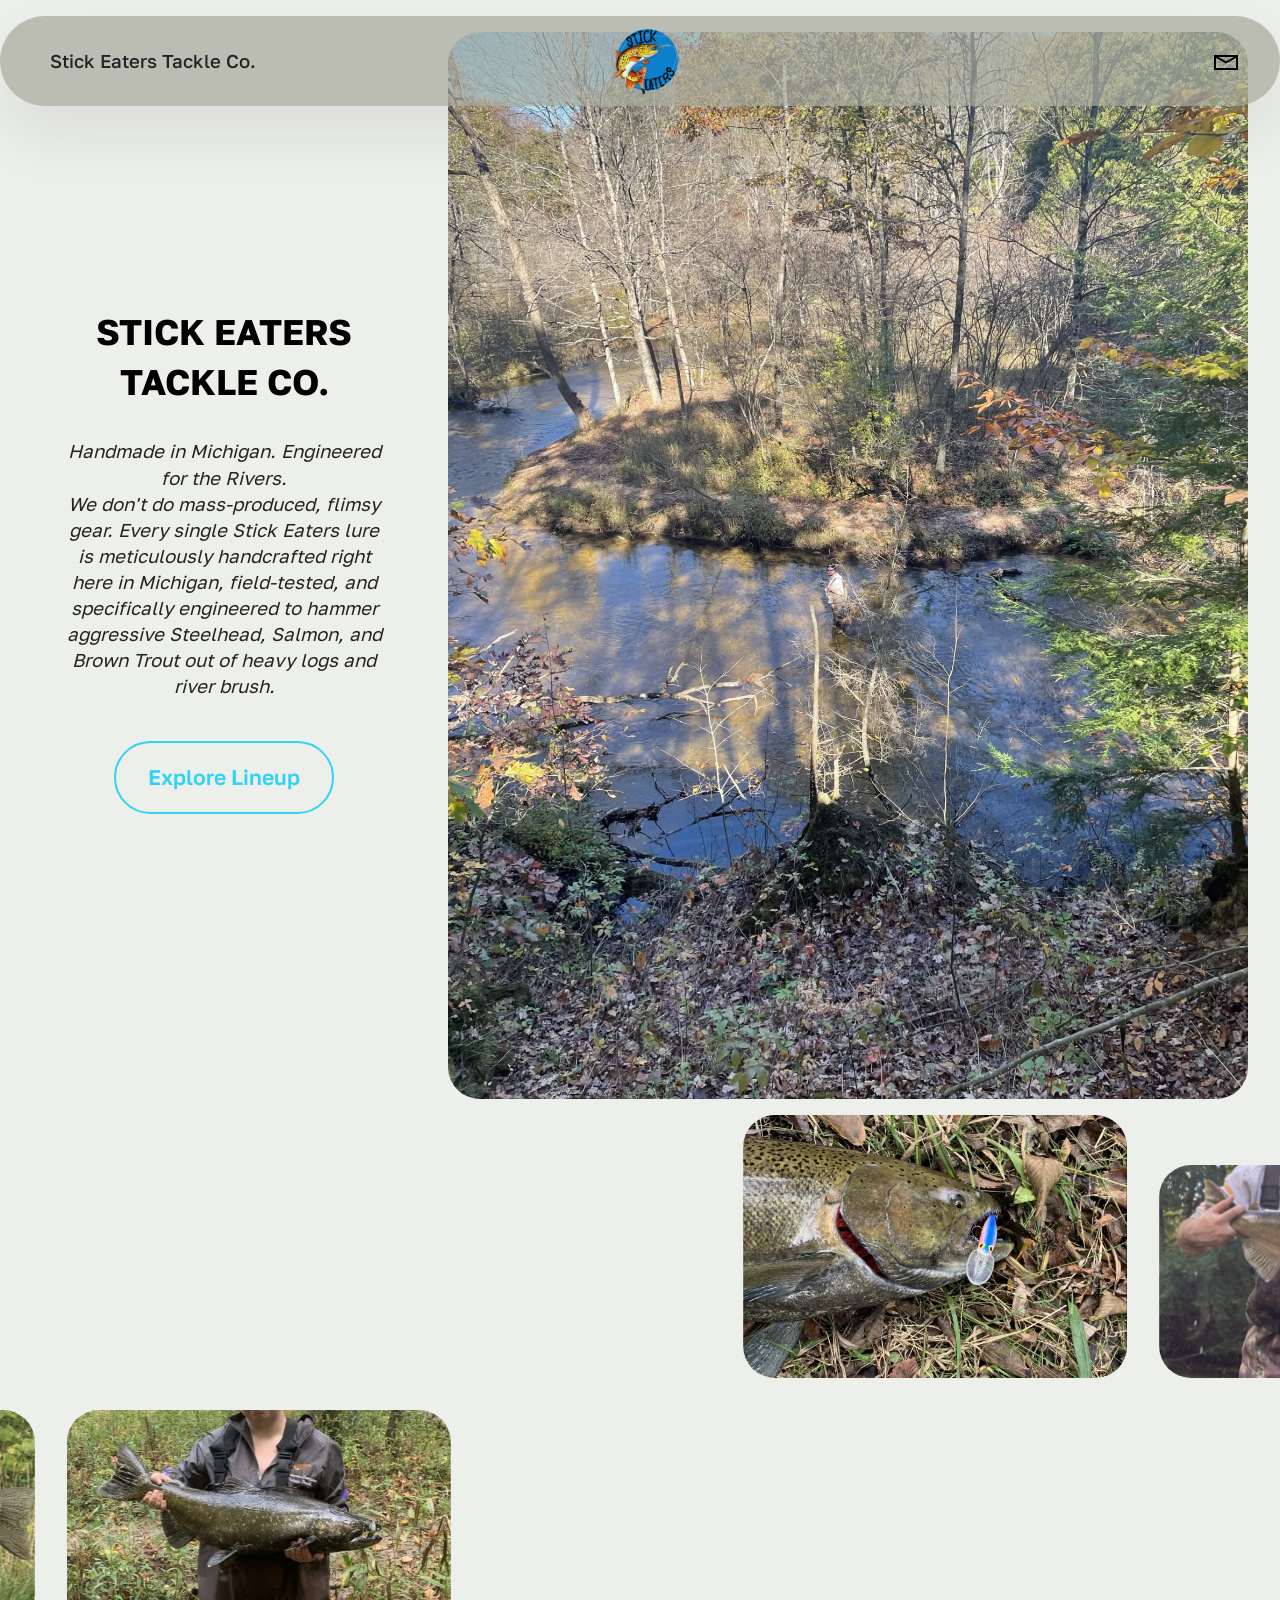
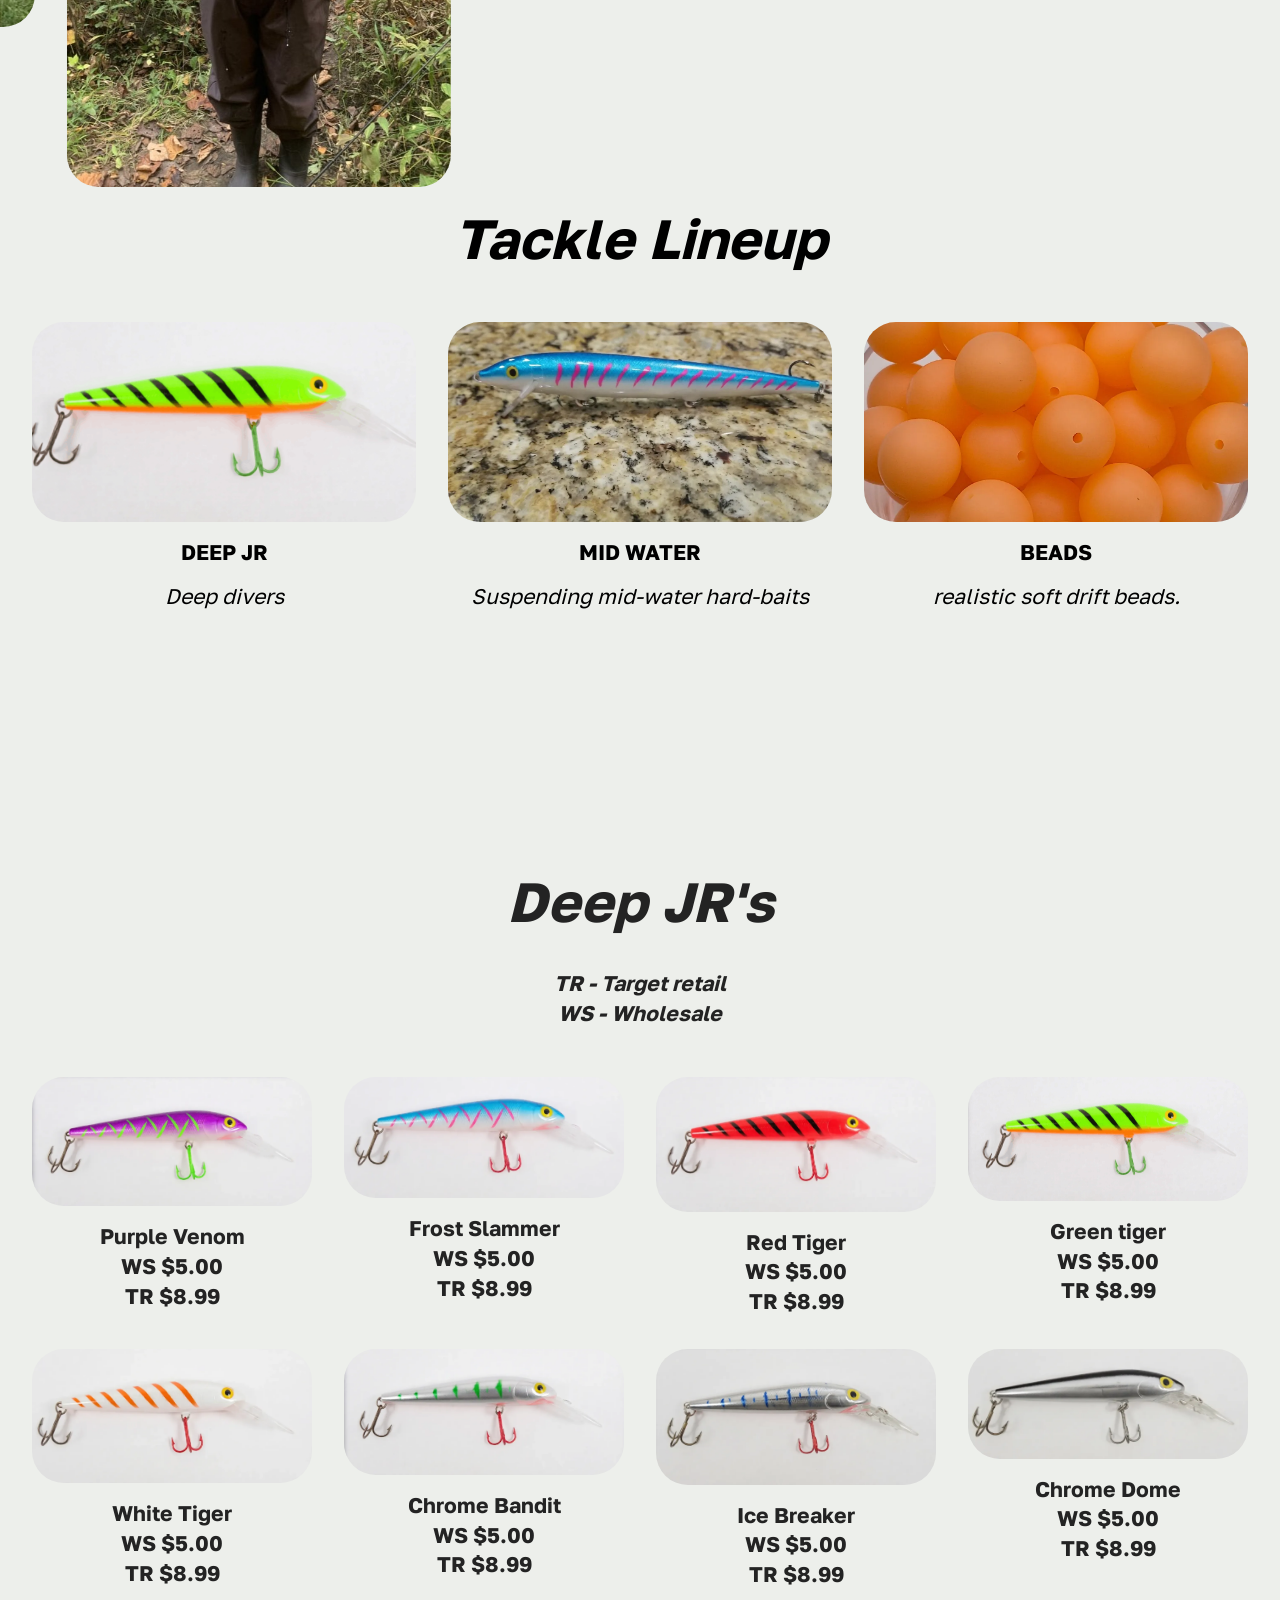
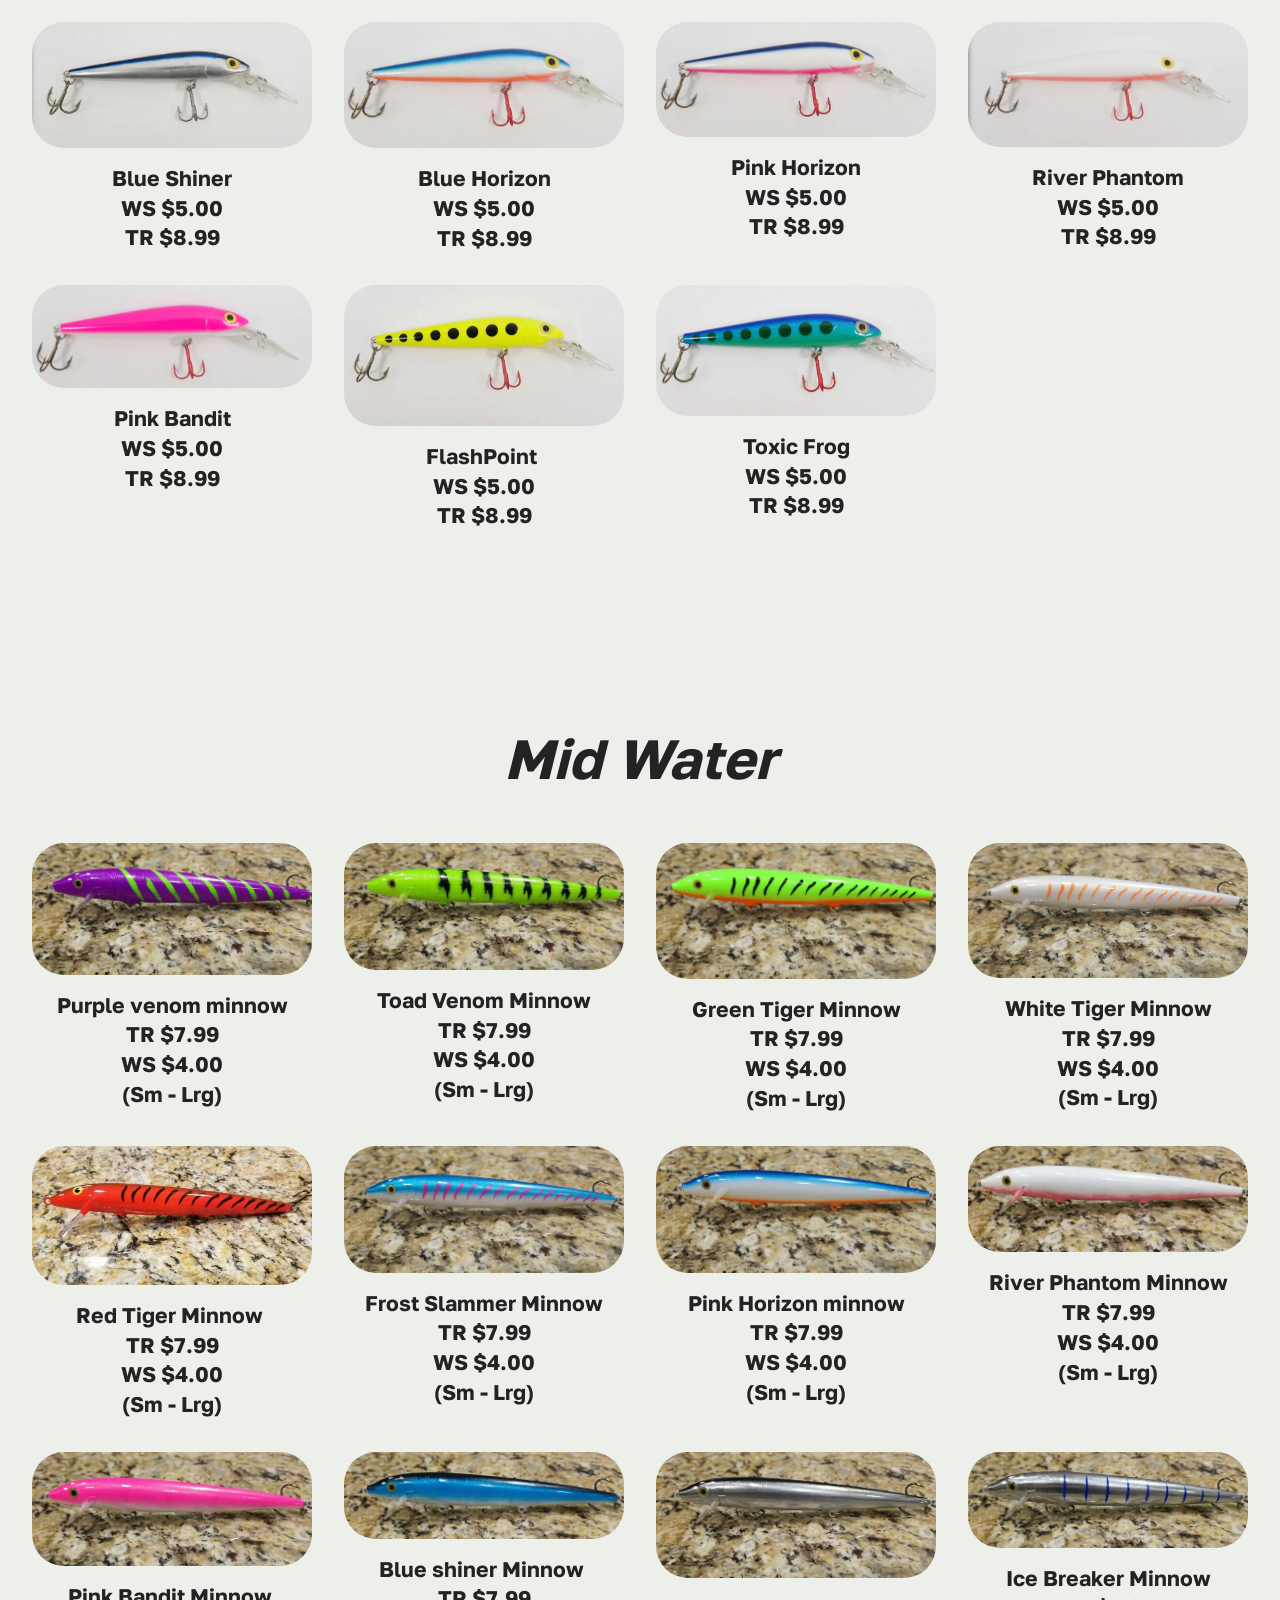
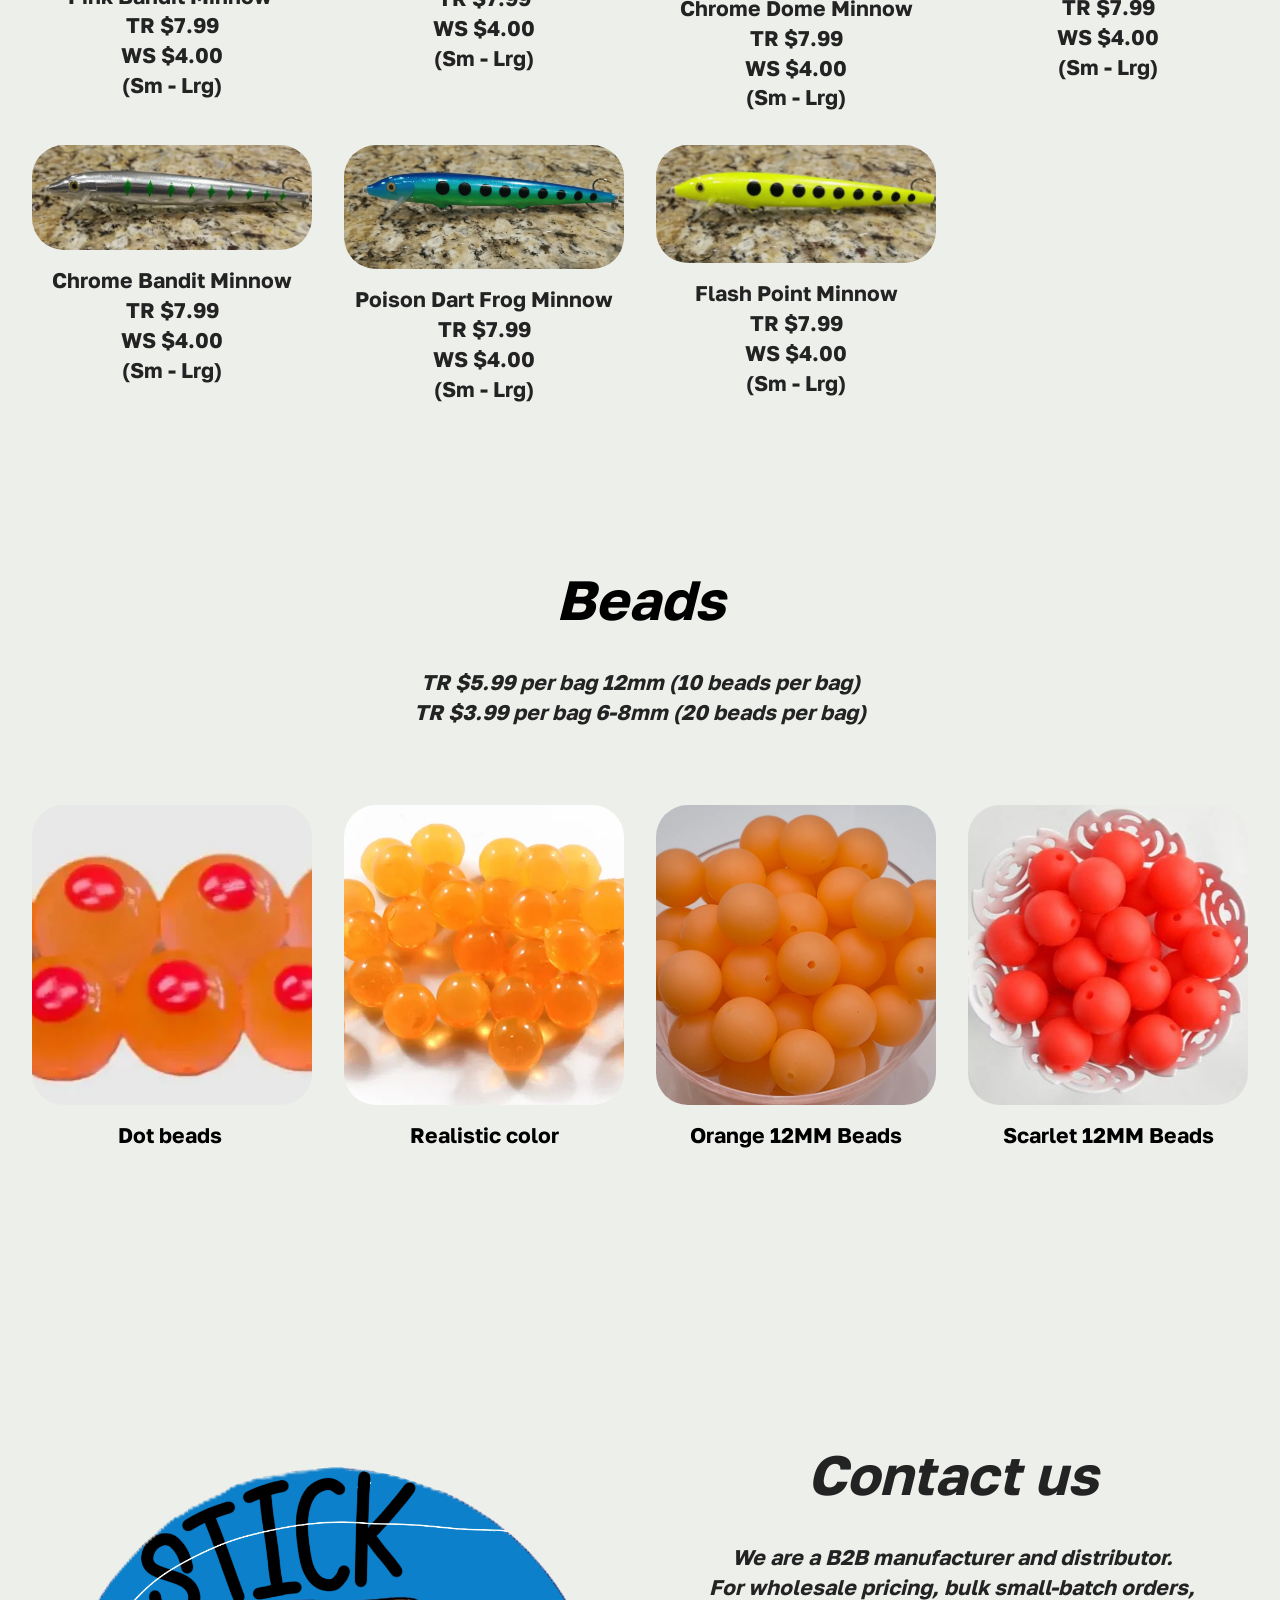
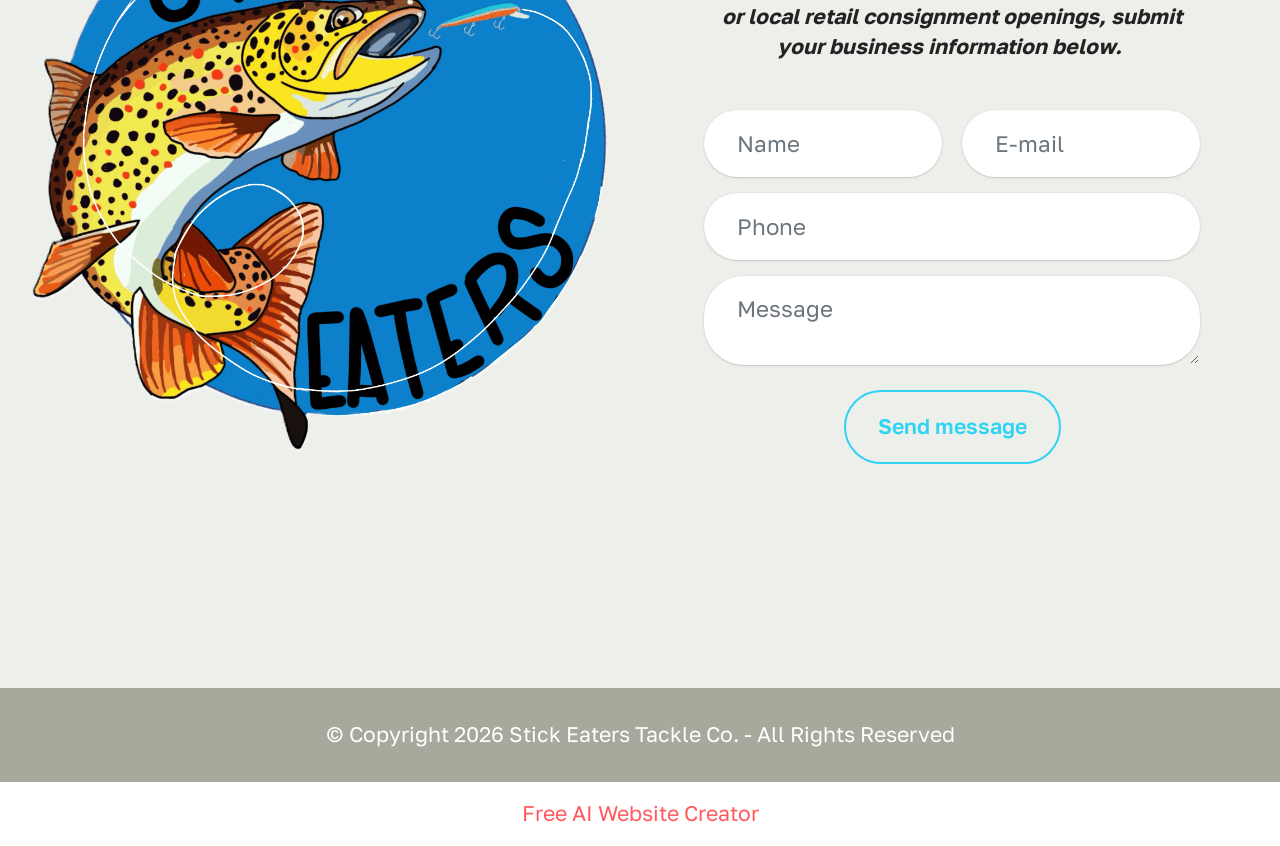
==== commit 54799de1: "Add files via upload" ====
--- a/index.html
+++ b/index.html
@@ -6,18 +6,18 @@
   <meta http-equiv="X-UA-Compatible" content="IE=edge">
   <meta name="generator" content="Mobirise v6.2.0, mobirise.com">
   <meta name="viewport" content="width=device-width, initial-scale=1, minimum-scale=1">
-  <link rel="shortcut icon" href="assets/images/untitled-2yururururu-2-354x766.png" type="image/x-icon">
+  <link rel="shortcut icon" href="assets/images/untitled-2yururururu-3-354x766.png" type="image/x-icon">
   <meta name="description" content="Fishing tackle tailored for salmon, steelhead, and brown trout in Michigan rivers, enhancing your angling experience and offering quality gear for every fisherman.">
   
   
-  <title>Premium Fishing Tackle for Salmon and Steelhead in Michigan</title>
+  <title>StickEatersTackle Co.</title>
   <link rel="stylesheet" href="assets/web/assets/mobirise-icons2/mobirise2.css">
   <link rel="stylesheet" href="assets/bootstrap/css/bootstrap.min.css">
   <link rel="stylesheet" href="assets/dropdown/css/style.css">
   <link rel="stylesheet" href="assets/theme/css/style.css">
   <link rel="preload" href="https://fonts.googleapis.com/css2?family=Golos+Text:wght@400;700&display=swap&display=swap" as="style" onload="this.onload=null;this.rel='stylesheet'">
   <noscript><link rel="stylesheet" href="https://fonts.googleapis.com/css2?family=Golos+Text:wght@400;700&display=swap&display=swap"></noscript>
-  <link rel="preload" as="style" href="assets/mobirise/css/mbr-additional.css?v=DbojV1"><link rel="stylesheet" href="assets/mobirise/css/mbr-additional.css?v=DbojV1" type="text/css">
+  <link rel="preload" as="style" href="assets/mobirise/css/mbr-additional.css?v=bxW9Ut"><link rel="stylesheet" href="assets/mobirise/css/mbr-additional.css?v=bxW9Ut" type="text/css">
 
   
   
@@ -33,7 +33,7 @@
 			<div class="navbar-brand">
 				<span class="navbar-logo">
 					<a href="https://mobiri.se">
-						<img src="assets/images/untitled-2yururururu-2-354x766.png" alt="Mobirise Website Builder" style="height: 4.1rem;">
+						<img src="assets/images/untitled-2yururururu-3-354x766.png" alt="Mobirise Website Builder" style="height: 4.1rem;">
 					</a>
 				</span>
 				
@@ -48,9 +48,16 @@
 			</button>
 			<div class="collapse navbar-collapse" id="navbarSupportedContent">
 				<ul class="navbar-nav nav-dropdown nav-right" data-app-modern-menu="true"><li class="nav-item">
-						<a class="nav-link link text-black display-4" href="https://mobiri.se">Stick Eaters Tackle Co.&nbsp;</a>
+						<a class="nav-link link text-black text-primary display-4" href="html.html#header01-6">Stick Eaters Tackle Co.&nbsp;</a>
 					</li></ul>
-				
+				<div class="icons-menu">
+					<a class="iconfont-wrapper" href="html.html#form03-7">
+						<span class="p-2 mbr-iconfont mobi-mbri-letter mobi-mbri"></span>
+					</a>
+					
+					
+					
+				</div>
 				
 			</div>
 		</div>
@@ -63,30 +70,72 @@
 	
 	
 
-	<div class="container-fluid">
+	<div class="container">
 		<div class="row justify-content-center">
 			<div class="col-12 col-md-12 col-lg-8 image-wrapper">
 				<img class="w-100" src="assets/images/img-2233-1488x1984.jpg" alt="Mobirise Website Builder">
 			</div>
 			<div class="col-12 col-lg col-md-12">
 				<div class="text-wrapper align-left">
-					<h1 class="mbr-section-title mbr-fonts-style mb-4 display-2"><strong>STICK EATERS TACKLE CO.</strong></h1>
-					<p class="mbr-text mbr-fonts-style mb-4 display-7">Handmade in Michigan. Engineered for the Rivers.<br>We don't do mass-produced, flimsy gear. Every single Stick Eaters lure is meticulously handcrafted right here in Michigan, field-tested, and specifically engineered to hammer aggressive Steelhead, Salmon, and Brown Trout out of heavy logs and river brush.</p>
-					
+					<h1 class="mbr-section-title mbr-fonts-style mb-4 display-5"><strong>STICK EATERS TACKLE CO.</strong></h1>
+					<p class="mbr-text mbr-fonts-style mb-4 display-4"><em>Handmade in Michigan. Engineered for the Rivers.<br>We don't do mass-produced, flimsy gear. Every single Stick Eaters lure is meticulously handcrafted right here in Michigan, field-tested, and specifically engineered to hammer aggressive Steelhead, Salmon, and Brown Trout out of heavy logs and river brush.</em></p>
+					<div class="mbr-section-btn mt-3"><a class="btn btn-info-outline display-7" href="html.html#gallery03-c">Explore Lineup</a></div>
 				</div>
 			</div>
 		</div>
 	</div>
 </section>
 
+<section data-bs-version="5.1" class="gallery4 cid-vzP0e9KTkC" id="gallery04-r">
+  
+  
+  <div class="container-fluid gallery-wrapper">
+    <div class="row justify-content-center">
+      <div class="col-12 content-head">
+        
+      </div>
+    </div>
+    <div class="grid-container">
+      <div class="grid-container-1" style="transform: translate3d(-200px, 0px, 0px);">
+        <div class="grid-item">
+          <img src="assets/images/img-1830-956x1275.jpeg" alt="Mobirise Website Builder">
+        </div>
+        <div class="grid-item">
+          <img src="assets/images/img-2144-956x1275.jpeg" alt="Mobirise Website Builder">
+        </div>
+        <div class="grid-item">
+          <img src="assets/images/img-1917-956x1275.jpeg" alt="Mobirise Website Builder">
+        </div>
+        <div class="grid-item">
+          <img src="assets/images/img-1880-956x717.jpeg" alt="Mobirise Website Builder">
+        </div>
+      </div>
+      <div class="grid-container-2" style="transform: translate3d(-70px, 0px, 0px);">
+        <div class="grid-item">
+          <img src="assets/images/71cfc020-cf9c-4ea5-8579-e4cde7b566a1-789x1052.jpeg" alt="Mobirise Website Builder">
+        </div>
+        <div class="grid-item">
+          <img src="assets/images/f96a813e-bf28-457e-b02e-9c5c0faba4d3-789x1052.jpeg" alt="Mobirise Website Builder">
+        </div>
+        <div class="grid-item">
+          <img src="assets/images/2a1642c3-4f3a-46fa-a752-bf6c338a61c4-789x1052.jpeg" alt="Mobirise Website Builder">
+        </div>
+        <div class="grid-item">
+          <img src="assets/images/d35975b4-e2fb-4095-b7c8-f35472770704-789x1052.jpeg" alt="Mobirise Website Builder">
+        </div>
+      </div>
+    </div>
+  </div>
+</section>
+
 <section data-bs-version="5.1" class="gallery3 cid-vzM7nA1geS" id="gallery03-c">
     
     
-    <div class="container-fluid">
+    <div class="container">
       <div class="row justify-content-center">
         <div class="col-12 content-head">
           <div class="mbr-section-head mb-5">
-            <h4 class="mbr-section-title mbr-fonts-style align-center mb-0 display-2">Tackle Lineup</h4>
+            <h4 class="mbr-section-title mbr-fonts-style align-center mb-0 display-2"><strong><em>Tackle Lineup</em></strong></h4>
             
           </div>
         </div>
@@ -95,22 +144,22 @@
         <div class="item features-image col-12 col-md-6 col-lg-4">
           <div class="item-wrapper">
             <div class="item-img">
-              <img src="assets/images/lur3nqita11ff4v95uuemusf50-483313f6-2-700x700.png" alt="Mobirise Website Builder" title="" data-slide-to="0" data-bs-slide-to="0">
+              <a href="html.html#gallery01-j"><img src="assets/images/b1ab1d1581ae7c2503702d11e42d8574-771x399.png" alt="Mobirise Website Builder" title="" data-slide-to="0" data-bs-slide-to="0"></a>
             </div>
             <div class="item-content align-left">
               <h5 class="item-title mbr-fonts-style mt-3 mb-3 display-7"><strong>DEEP JR</strong></h5>
-              <h6 class="item-subtitle mbr-fonts-style mb-3 display-7">Deep divers</h6>
+              <h6 class="item-subtitle mbr-fonts-style mb-3 display-7"><em>Deep divers</em></h6>
             </div>
           </div>
         </div>
         <div class="item features-image col-12 col-md-6 col-lg-4">
           <div class="item-wrapper">
             <div class="item-img">
-              <a href="index.html#gallery01-e"><img src="assets/images/adfaddadwadadd-2-516x387.jpeg" alt="Mobirise Website Builder" title="" data-slide-to="1" data-bs-slide-to="1"></a>
+              <a href="index.html#gallery01-e"><img src="assets/images/a1a2eb4f05066ac0a3083c8c5e9336c2-3.webp" alt="Mobirise Website Builder" title="" data-slide-to="1" data-bs-slide-to="1"></a>
             </div>
             <div class="item-content align-left">
               <h5 class="item-title mbr-fonts-style mt-3 mb-3 display-7"><strong>MID WATER</strong></h5>
-              <h6 class="item-subtitle mbr-fonts-style mb-3 display-7">Suspending mid-water hard-baits</h6>
+              <h6 class="item-subtitle mbr-fonts-style mb-3 display-7"><em>Suspending mid-water hard-baits</em></h6>
             </div>
           </div>
         </div>
@@ -118,11 +167,11 @@
         <div class="item features-image col-12 col-md-6 col-lg-4">
           <div class="item-wrapper">
             <div class="item-img">
-              <a href="index.html#gallery03-g"><img src="assets/images/vsfssfsfsfesesf.webp" alt="Mobirise Website Builder" title="" data-slide-to="3" data-bs-slide-to="3"></a>
+              <a href="index.html#gallery03-g"><img src="assets/images/rn-image-picker-lib-temp-365947d6-0174-4b00-bb90-75bf25216e25-1.webp" alt="Mobirise Website Builder" title="" data-slide-to="3" data-bs-slide-to="3"></a>
             </div>
             <div class="item-content align-left">
               <h5 class="item-title mbr-fonts-style mt-3 mb-3 display-7"><strong>BEADS</strong></h5>
-              <h6 class="item-subtitle mbr-fonts-style mb-3 display-7">realistic soft drift beads. Custom-poured</h6>
+              <h6 class="item-subtitle mbr-fonts-style mb-3 display-7"><em>realistic soft drift beads.</em></h6>
             </div>
           </div>
         </div>
@@ -130,143 +179,227 @@
     </div>
   </section>
 
-<section data-bs-version="5.1" class="gallery1 mbr-gallery cid-vzMhymidpE" id="gallery01-f">
-    
-    
-
-    <div class="container-fluid">
+<section data-bs-version="5.1" class="gallery1 mbr-gallery cid-vzOPOQPuCY" id="gallery01-j">
+    
+    
+
+    <div class="container">
         <div class="row justify-content-center">
             <div class="col-12 content-head">
                 <div class="mb-5">
-                    <h3 class="mbr-section-title mbr-fonts-style align-center m-0 display-2"><strong>Deep JR</strong></h3>
-                    
+                    <h3 class="mbr-section-title mbr-fonts-style align-center m-0 display-2"><strong><em>Deep JR's</em></strong></h3>
+                    <h4 class="mbr-section-subtitle mbr-fonts-style align-center mb-0 mt-4 display-7"><strong><em>TR - Target retail<br>WS - Wholesale</em></strong></h4>
                 </div>
             </div>
         </div>
         
         <div class="row mbr-gallery">
+            
+            <div class="col-12 col-md-6 col-lg-3 item gallery-image active">
+                <div class="item-wrapper mb-3" data-toggle="modal" data-bs-toggle="modal" data-target="#vBl2G0HxTU-modal" data-bs-target="#vBl2G0HxTU-modal">
+                    <img class="w-100" src="assets/images/280fc30ba0c46ecca2a1d46bce014457.webp" alt="Mobirise Website Builder" data-slide-to="0" data-bs-slide-to="0" data-target="#lb-vBl2G0HxTU" data-bs-target="#lb-vBl2G0HxTU">
+                    <div class="icon-wrapper">
+                        <span class="mobi-mbri mobi-mbri-search mbr-iconfont mbr-iconfont-btn"></span>
+                    </div>
+                </div>
+                <h6 class="mbr-item-subtitle mbr-fonts-style align-center mb-0 mt-3 display-7"><strong>Purple Venom<br>WS $5.00<br>TR $8.99</strong></h6>
+            </div><div class="col-12 col-md-6 col-lg-3 item gallery-image">
+                <div class="item-wrapper mb-3" data-toggle="modal" data-bs-toggle="modal" data-target="#vBl2G0HxTU-modal" data-bs-target="#vBl2G0HxTU-modal">
+                    <img class="w-100" src="assets/images/e170682b762421fbfc23e343912efef5-1.webp" alt="Mobirise Website Builder" data-slide-to="1" data-bs-slide-to="1" data-target="#lb-vBl2G0HxTU" data-bs-target="#lb-vBl2G0HxTU">
+                    <div class="icon-wrapper">
+                        <span class="mobi-mbri mobi-mbri-search mbr-iconfont mbr-iconfont-btn"></span>
+                    </div>
+                </div>
+                <h6 class="mbr-item-subtitle mbr-fonts-style align-center mb-0 mt-3 display-7"><strong>Frost Slammer<br>WS $5.00
+</strong><div><strong>TR $8.99</strong></div></h6>
+            </div><div class="col-12 col-md-6 col-lg-3 item gallery-image">
+                <div class="item-wrapper mb-3" data-toggle="modal" data-bs-toggle="modal" data-target="#vBl2G0HxTU-modal" data-bs-target="#vBl2G0HxTU-modal">
+                    <img class="w-100" src="assets/images/ff3aa0fed53df8024e8cdf81f47fcd31-1.webp" alt="Mobirise Website Builder" data-slide-to="2" data-bs-slide-to="2" data-target="#lb-vBl2G0HxTU" data-bs-target="#lb-vBl2G0HxTU">
+                    <div class="icon-wrapper">
+                        <span class="mobi-mbri mobi-mbri-search mbr-iconfont mbr-iconfont-btn"></span>
+                    </div>
+                </div>
+                <h6 class="mbr-item-subtitle mbr-fonts-style align-center mb-0 mt-3 display-7"><strong>Red Tiger<br>WS $5.00
+</strong><div><strong>TR $8.99</strong></div></h6>
+            </div><div class="col-12 col-md-6 col-lg-3 item gallery-image">
+                <div class="item-wrapper mb-3" data-toggle="modal" data-bs-toggle="modal" data-target="#vBl2G0HxTU-modal" data-bs-target="#vBl2G0HxTU-modal">
+                    <img class="w-100" src="assets/images/b1ab1d1581ae7c2503702d11e42d8574-562x291.png" alt="Mobirise Website Builder" data-slide-to="3" data-bs-slide-to="3" data-target="#lb-vBl2G0HxTU" data-bs-target="#lb-vBl2G0HxTU">
+                    <div class="icon-wrapper">
+                        <span class="mobi-mbri mobi-mbri-search mbr-iconfont mbr-iconfont-btn"></span>
+                    </div>
+                </div>
+                <h6 class="mbr-item-subtitle mbr-fonts-style align-center mb-0 mt-3 display-7"><strong>Green tiger<br>WS $5.00
+</strong><div><strong>TR $8.99</strong></div></h6>
+            </div><div class="col-12 col-md-6 col-lg-3 item gallery-image">
+                <div class="item-wrapper mb-3" data-toggle="modal" data-bs-toggle="modal" data-target="#vBl2G0HxTU-modal" data-bs-target="#vBl2G0HxTU-modal">
+                    <img class="w-100" src="assets/images/a93da8d9e9383f5ee831282e3ff2029c-2.webp" alt="Mobirise Website Builder" data-slide-to="4" data-bs-slide-to="4" data-target="#lb-vBl2G0HxTU" data-bs-target="#lb-vBl2G0HxTU">
+                    <div class="icon-wrapper">
+                        <span class="mobi-mbri mobi-mbri-search mbr-iconfont mbr-iconfont-btn"></span>
+                    </div>
+                </div>
+                <h6 class="mbr-item-subtitle mbr-fonts-style align-center mb-0 mt-3 display-7"><strong>White Tiger<br>WS $5.00
+</strong><div><strong>TR $8.99</strong></div></h6>
+            </div><div class="col-12 col-md-6 col-lg-3 item gallery-image">
+                <div class="item-wrapper mb-3" data-toggle="modal" data-bs-toggle="modal" data-target="#vBl2G0HxTU-modal" data-bs-target="#vBl2G0HxTU-modal">
+                    <img class="w-100" src="assets/images/1874db880e5c318ef5d7656707b03fc5-2.webp" alt="Mobirise Website Builder" data-slide-to="5" data-bs-slide-to="5" data-target="#lb-vBl2G0HxTU" data-bs-target="#lb-vBl2G0HxTU">
+                    <div class="icon-wrapper">
+                        <span class="mobi-mbri mobi-mbri-search mbr-iconfont mbr-iconfont-btn"></span>
+                    </div>
+                </div>
+                <h6 class="mbr-item-subtitle mbr-fonts-style align-center mb-0 mt-3 display-7"><strong>Chrome Bandit<br>WS $5.00
+</strong><div><strong>TR $8.99</strong></div></h6>
+            </div>
+            
             <div class="col-12 col-md-6 col-lg-3 item gallery-image">
-                <div class="item-wrapper mb-3" data-toggle="modal" data-bs-toggle="modal" data-target="#vzMk9TXIw9-modal" data-bs-target="#vzMk9TXIw9-modal">
-                    <img class="w-100" src="assets/images/gallery01.jpg" alt="Mobirise Website Builder" data-slide-to="0" data-bs-slide-to="0" data-target="#lb-vzMk9TXIw9" data-bs-target="#lb-vzMk9TXIw9">
-                    <div class="icon-wrapper">
-                        <span class="mobi-mbri mobi-mbri-search mbr-iconfont mbr-iconfont-btn"></span>
-                    </div>
-                </div>
-                
+                <div class="item-wrapper mb-3" data-toggle="modal" data-bs-toggle="modal" data-target="#vBl2G0HxTU-modal" data-bs-target="#vBl2G0HxTU-modal">
+                    <img class="w-100" src="assets/images/8e8b5f9e24d6e535eb0f2334eda3ea4e-2.webp" alt="Mobirise Website Builder" data-slide-to="6" data-bs-slide-to="6" data-target="#lb-vBl2G0HxTU" data-bs-target="#lb-vBl2G0HxTU">
+                    <div class="icon-wrapper">
+                        <span class="mobi-mbri mobi-mbri-search mbr-iconfont mbr-iconfont-btn"></span>
+                    </div>
+                </div>
+                <h6 class="mbr-item-subtitle mbr-fonts-style align-center mb-0 mt-3 display-7"><strong>Ice Breaker<br>WS $5.00
+</strong><div><strong>TR $8.99</strong></div></h6>
             </div>
             <div class="col-12 col-md-6 col-lg-3 item gallery-image">
-                <div class="item-wrapper mb-3" data-toggle="modal" data-bs-toggle="modal" data-target="#vzMk9TXIw9-modal" data-bs-target="#vzMk9TXIw9-modal">
-                    <img class="w-100" src="assets/images/gallery02.jpg" alt="Mobirise Website Builder" data-slide-to="1" data-bs-slide-to="1" data-target="#lb-vzMk9TXIw9" data-bs-target="#lb-vzMk9TXIw9">
-                    <div class="icon-wrapper">
-                        <span class="mobi-mbri mobi-mbri-search mbr-iconfont mbr-iconfont-btn"></span>
-                    </div>
-                </div>
-                
+                <div class="item-wrapper mb-3" data-toggle="modal" data-bs-toggle="modal" data-target="#vBl2G0HxTU-modal" data-bs-target="#vBl2G0HxTU-modal">
+                    <img class="w-100" src="assets/images/057a6c75022a725bdeeaccbb2aefdf93-2.webp" alt="Mobirise Website Builder" data-slide-to="7" data-bs-slide-to="7" data-target="#lb-vBl2G0HxTU" data-bs-target="#lb-vBl2G0HxTU">
+                    <div class="icon-wrapper">
+                        <span class="mobi-mbri mobi-mbri-search mbr-iconfont mbr-iconfont-btn"></span>
+                    </div>
+                </div>
+                <h6 class="mbr-item-subtitle mbr-fonts-style align-center mb-0 mt-3 display-7"><strong>Chrome Dome<br>WS $5.00
+</strong><div><strong>TR $8.99</strong></div></h6>
+            </div><div class="col-12 col-md-6 col-lg-3 item gallery-image">
+                <div class="item-wrapper mb-3" data-toggle="modal" data-bs-toggle="modal" data-target="#vBl2G0HxTU-modal" data-bs-target="#vBl2G0HxTU-modal">
+                    <img class="w-100" src="assets/images/37ac2197664dfa734731f572f7f7e733-2.webp" alt="Mobirise Website Builder" data-slide-to="8" data-bs-slide-to="8" data-target="#lb-vBl2G0HxTU" data-bs-target="#lb-vBl2G0HxTU">
+                    <div class="icon-wrapper">
+                        <span class="mobi-mbri mobi-mbri-search mbr-iconfont mbr-iconfont-btn"></span>
+                    </div>
+                </div>
+                <h6 class="mbr-item-subtitle mbr-fonts-style align-center mb-0 mt-3 display-7"><strong>Blue Shiner<br>WS $5.00
+</strong><div><strong>TR $8.99</strong></div></h6>
+            </div><div class="col-12 col-md-6 col-lg-3 item gallery-image">
+                <div class="item-wrapper mb-3" data-toggle="modal" data-bs-toggle="modal" data-target="#vBl2G0HxTU-modal" data-bs-target="#vBl2G0HxTU-modal">
+                    <img class="w-100" src="assets/images/3e2b2cef0f3f950148b540868e59babb.webp" alt="Mobirise Website Builder" data-slide-to="9" data-bs-slide-to="9" data-target="#lb-vBl2G0HxTU" data-bs-target="#lb-vBl2G0HxTU">
+                    <div class="icon-wrapper">
+                        <span class="mobi-mbri mobi-mbri-search mbr-iconfont mbr-iconfont-btn"></span>
+                    </div>
+                </div>
+                <h6 class="mbr-item-subtitle mbr-fonts-style align-center mb-0 mt-3 display-7"><strong>Blue Horizon<br>WS $5.00
+</strong><div><strong>TR $8.99</strong></div></h6>
+            </div><div class="col-12 col-md-6 col-lg-3 item gallery-image">
+                <div class="item-wrapper mb-3" data-toggle="modal" data-bs-toggle="modal" data-target="#vBl2G0HxTU-modal" data-bs-target="#vBl2G0HxTU-modal">
+                    <img class="w-100" src="assets/images/d886ca03a9041b8b954b8ca45acc3e61-2.webp" alt="Mobirise Website Builder" data-slide-to="10" data-bs-slide-to="10" data-target="#lb-vBl2G0HxTU" data-bs-target="#lb-vBl2G0HxTU">
+                    <div class="icon-wrapper">
+                        <span class="mobi-mbri mobi-mbri-search mbr-iconfont mbr-iconfont-btn"></span>
+                    </div>
+                </div>
+                <h6 class="mbr-item-subtitle mbr-fonts-style align-center mb-0 mt-3 display-7"><strong>Pink Horizon<br>WS $5.00
+</strong><div><strong>TR $8.99</strong></div></h6>
             </div>
             <div class="col-12 col-md-6 col-lg-3 item gallery-image">
-                <div class="item-wrapper mb-3" data-toggle="modal" data-bs-toggle="modal" data-target="#vzMk9TXIw9-modal" data-bs-target="#vzMk9TXIw9-modal">
-                    <img class="w-100" src="assets/images/gallery03.jpg" alt="Mobirise Website Builder" data-slide-to="2" data-bs-slide-to="2" data-target="#lb-vzMk9TXIw9" data-bs-target="#lb-vzMk9TXIw9">
-                    <div class="icon-wrapper">
-                        <span class="mobi-mbri mobi-mbri-search mbr-iconfont mbr-iconfont-btn"></span>
-                    </div>
-                </div>
-                
-            </div>
+                <div class="item-wrapper mb-3" data-toggle="modal" data-bs-toggle="modal" data-target="#vBl2G0HxTU-modal" data-bs-target="#vBl2G0HxTU-modal">
+                    <img class="w-100" src="assets/images/dmkqajuzvqwnnbprc7-result-512x265.png" alt="Mobirise Website Builder" data-slide-to="11" data-bs-slide-to="11" data-target="#lb-vBl2G0HxTU" data-bs-target="#lb-vBl2G0HxTU">
+                    <div class="icon-wrapper">
+                        <span class="mobi-mbri mobi-mbri-search mbr-iconfont mbr-iconfont-btn"></span>
+                    </div>
+                </div>
+                <h6 class="mbr-item-subtitle mbr-fonts-style align-center mb-0 mt-3 display-7"><strong>River Phantom<br>WS $5.00
+</strong><div><strong>TR $8.99</strong></div></h6>
+            </div><div class="col-12 col-md-6 col-lg-3 item gallery-image">
+                <div class="item-wrapper mb-3" data-toggle="modal" data-bs-toggle="modal" data-target="#vBl2G0HxTU-modal" data-bs-target="#vBl2G0HxTU-modal">
+                    <img class="w-100" src="assets/images/dmkq8liqrhys7i0q3b-result-1-512x265.png" alt="Mobirise Website Builder" data-slide-to="12" data-bs-slide-to="12" data-target="#lb-vBl2G0HxTU" data-bs-target="#lb-vBl2G0HxTU">
+                    <div class="icon-wrapper">
+                        <span class="mobi-mbri mobi-mbri-search mbr-iconfont mbr-iconfont-btn"></span>
+                    </div>
+                </div>
+                <h6 class="mbr-item-subtitle mbr-fonts-style align-center mb-0 mt-3 display-7"><strong>Pink Bandit<br>WS $5.00
+</strong><div><strong>TR $8.99</strong></div></h6>
+            </div>
+            
             <div class="col-12 col-md-6 col-lg-3 item gallery-image">
-                <div class="item-wrapper mb-3" data-toggle="modal" data-bs-toggle="modal" data-target="#vzMk9TXIw9-modal" data-bs-target="#vzMk9TXIw9-modal">
-                    <img class="w-100" src="assets/images/gallery04.jpg" alt="Mobirise Website Builder" data-slide-to="3" data-bs-slide-to="3" data-target="#lb-vzMk9TXIw9" data-bs-target="#lb-vzMk9TXIw9">
-                    <div class="icon-wrapper">
-                        <span class="mobi-mbri mobi-mbri-search mbr-iconfont mbr-iconfont-btn"></span>
-                    </div>
-                </div>
-                
-            </div>
-            <div class="col-12 col-md-6 col-lg-3 item gallery-image">
-                <div class="item-wrapper mb-3" data-toggle="modal" data-bs-toggle="modal" data-target="#vzMk9TXIw9-modal" data-bs-target="#vzMk9TXIw9-modal">
-                    <img class="w-100" src="assets/images/gallery10.jpg" alt="Mobirise Website Builder" data-slide-to="4" data-bs-slide-to="4" data-target="#lb-vzMk9TXIw9" data-bs-target="#lb-vzMk9TXIw9">
-                    <div class="icon-wrapper">
-                        <span class="mobi-mbri mobi-mbri-search mbr-iconfont mbr-iconfont-btn"></span>
-                    </div>
-                </div>
-                
-            </div>
-            <div class="col-12 col-md-6 col-lg-3 item gallery-image">
-                <div class="item-wrapper mb-3" data-toggle="modal" data-bs-toggle="modal" data-target="#vzMk9TXIw9-modal" data-bs-target="#vzMk9TXIw9-modal">
-                    <img class="w-100" src="assets/images/gallery05.jpg" alt="Mobirise Website Builder" data-slide-to="5" data-bs-slide-to="5" data-target="#lb-vzMk9TXIw9" data-bs-target="#lb-vzMk9TXIw9">
-                    <div class="icon-wrapper">
-                        <span class="mobi-mbri mobi-mbri-search mbr-iconfont mbr-iconfont-btn"></span>
-                    </div>
-                </div>
-                
-            </div>
-            <div class="col-12 col-md-6 col-lg-3 item gallery-image">
-                <div class="item-wrapper mb-3" data-toggle="modal" data-bs-toggle="modal" data-target="#vzMk9TXIw9-modal" data-bs-target="#vzMk9TXIw9-modal">
-                    <img class="w-100" src="assets/images/gallery06.jpg" alt="Mobirise Website Builder" data-slide-to="6" data-bs-slide-to="6" data-target="#lb-vzMk9TXIw9" data-bs-target="#lb-vzMk9TXIw9">
-                    <div class="icon-wrapper">
-                        <span class="mobi-mbri mobi-mbri-search mbr-iconfont mbr-iconfont-btn"></span>
-                    </div>
-                </div>
-                
-            </div>
-            <div class="col-12 col-md-6 col-lg-3 item gallery-image">
-                <div class="item-wrapper mb-3" data-toggle="modal" data-bs-toggle="modal" data-target="#vzMk9TXIw9-modal" data-bs-target="#vzMk9TXIw9-modal">
-                    <img class="w-100" src="assets/images/gallery07.jpg" alt="Mobirise Website Builder" data-slide-to="7" data-bs-slide-to="7" data-target="#lb-vzMk9TXIw9" data-bs-target="#lb-vzMk9TXIw9">
-                    <div class="icon-wrapper">
-                        <span class="mobi-mbri mobi-mbri-search mbr-iconfont mbr-iconfont-btn"></span>
-                    </div>
-                </div>
-                
-            </div>
-        </div>
-
-        <div class="modal mbr-slider" tabindex="-1" role="dialog" aria-hidden="true" id="vzMk9TXIw9-modal">
+                <div class="item-wrapper mb-3" data-toggle="modal" data-bs-toggle="modal" data-target="#vBl2G0HxTU-modal" data-bs-target="#vBl2G0HxTU-modal">
+                    <img class="w-100" src="assets/images/dmydzo3sniutm2kku8-result-562x291.png" alt="Mobirise Website Builder" data-slide-to="13" data-bs-slide-to="13" data-target="#lb-vBl2G0HxTU" data-bs-target="#lb-vBl2G0HxTU">
+                    <div class="icon-wrapper">
+                        <span class="mobi-mbri mobi-mbri-search mbr-iconfont mbr-iconfont-btn"></span>
+                    </div>
+                </div>
+                <h6 class="mbr-item-subtitle mbr-fonts-style align-center mb-0 mt-3 display-7"><strong>FlashPoint&nbsp;<br>WS $5.00
+</strong><div><strong>TR $8.99</strong></div></h6>
+            </div><div class="col-12 col-md-6 col-lg-3 item gallery-image">
+                <div class="item-wrapper mb-3" data-toggle="modal" data-bs-toggle="modal" data-target="#vBl2G0HxTU-modal" data-bs-target="#vBl2G0HxTU-modal">
+                    <img class="w-100" src="assets/images/2c6cc4a0af73fb171fd3b7841ebb43f0-562x291.png" alt="Mobirise Website Builder" data-slide-to="14" data-bs-slide-to="14" data-target="#lb-vBl2G0HxTU" data-bs-target="#lb-vBl2G0HxTU">
+                    <div class="icon-wrapper">
+                        <span class="mobi-mbri mobi-mbri-search mbr-iconfont mbr-iconfont-btn"></span>
+                    </div>
+                </div>
+                <h6 class="mbr-item-subtitle mbr-fonts-style align-center mb-0 mt-3 display-7"><strong>Toxic Frog<br>WS $5.00
+</strong><div><strong>TR $8.99</strong></div></h6>
+            </div>
+        </div>
+
+        <div class="modal mbr-slider" tabindex="-1" role="dialog" aria-hidden="true" id="vBl2G0HxTU-modal">
             <div class="modal-dialog" role="document">
                 <div class="modal-content">
                     <div class="modal-body">
-                        <div class="carousel slide" data-pause="false" data-bs-pause="false" id="lb-vzMk9TXIw9" data-interval="5000" data-bs-interval="5000">
+                        <div class="carousel slide" data-pause="false" data-bs-pause="false" id="lb-vBl2G0HxTU" data-interval="5000" data-bs-interval="5000">
                             <div class="carousel-inner">
+                                
                                 <div class="carousel-item active">
-                                    <img class="d-block w-100" src="assets/images/gallery01.jpg" alt="Mobirise Website Builder">
+                                    <img class="d-block w-100" src="assets/images/280fc30ba0c46ecca2a1d46bce014457.webp" alt="Mobirise Website Builder">
+                                </div><div class="carousel-item">
+                                    <img class="d-block w-100" src="assets/images/e170682b762421fbfc23e343912efef5-1.webp" alt="Mobirise Website Builder">
+                                </div><div class="carousel-item">
+                                    <img class="d-block w-100" src="assets/images/ff3aa0fed53df8024e8cdf81f47fcd31-1.webp" alt="Mobirise Website Builder">
+                                </div><div class="carousel-item">
+                                    <img class="d-block w-100" src="assets/images/b1ab1d1581ae7c2503702d11e42d8574-562x291.png" alt="Mobirise Website Builder">
+                                </div><div class="carousel-item">
+                                    <img class="d-block w-100" src="assets/images/a93da8d9e9383f5ee831282e3ff2029c-2.webp" alt="Mobirise Website Builder">
+                                </div><div class="carousel-item">
+                                    <img class="d-block w-100" src="assets/images/1874db880e5c318ef5d7656707b03fc5-2.webp" alt="Mobirise Website Builder">
+                                </div>
+                                
+                                <div class="carousel-item">
+                                    <img class="d-block w-100" src="assets/images/8e8b5f9e24d6e535eb0f2334eda3ea4e-2.webp" alt="Mobirise Website Builder">
                                 </div>
                                 <div class="carousel-item">
-                                    <img class="d-block w-100" src="assets/images/gallery02.jpg" alt="Mobirise Website Builder">
+                                    <img class="d-block w-100" src="assets/images/057a6c75022a725bdeeaccbb2aefdf93-2.webp" alt="Mobirise Website Builder">
+                                </div><div class="carousel-item">
+                                    <img class="d-block w-100" src="assets/images/37ac2197664dfa734731f572f7f7e733-2.webp" alt="Mobirise Website Builder">
+                                </div><div class="carousel-item">
+                                    <img class="d-block w-100" src="assets/images/3e2b2cef0f3f950148b540868e59babb.webp" alt="Mobirise Website Builder">
+                                </div><div class="carousel-item">
+                                    <img class="d-block w-100" src="assets/images/d886ca03a9041b8b954b8ca45acc3e61-2.webp" alt="Mobirise Website Builder">
                                 </div>
                                 <div class="carousel-item">
-                                    <img class="d-block w-100" src="assets/images/gallery03.jpg" alt="Mobirise Website Builder">
+                                    <img class="d-block w-100" src="assets/images/dmkqajuzvqwnnbprc7-result-512x265.png" alt="Mobirise Website Builder">
+                                </div><div class="carousel-item">
+                                    <img class="d-block w-100" src="assets/images/dmkq8liqrhys7i0q3b-result-1-512x265.png" alt="Mobirise Website Builder">
                                 </div>
+                                
                                 <div class="carousel-item">
-                                    <img class="d-block w-100" src="assets/images/gallery04.jpg" alt="Mobirise Website Builder">
-                                </div>
-                                <div class="carousel-item">
-                                    <img class="d-block w-100" src="assets/images/gallery10.jpg" alt="Mobirise Website Builder">
-                                </div>
-                                <div class="carousel-item">
-                                    <img class="d-block w-100" src="assets/images/gallery05.jpg" alt="Mobirise Website Builder">
-                                </div>
-                                <div class="carousel-item">
-                                    <img class="d-block w-100" src="assets/images/gallery06.jpg" alt="Mobirise Website Builder">
-                                </div>
-                                <div class="carousel-item">
-                                    <img class="d-block w-100" src="assets/images/gallery07.jpg" alt="Mobirise Website Builder">
+                                    <img class="d-block w-100" src="assets/images/dmydzo3sniutm2kku8-result-562x291.png" alt="Mobirise Website Builder">
+                                </div><div class="carousel-item">
+                                    <img class="d-block w-100" src="assets/images/2c6cc4a0af73fb171fd3b7841ebb43f0-562x291.png" alt="Mobirise Website Builder">
                                 </div>
                             </div>
                             <ol class="carousel-indicators">
-                                <li data-slide-to="0" data-bs-slide-to="0" class="active" data-target="#lb-vzMk9TXIw9" data-bs-target="#lb-vzMk9TXIw9"></li>
-                                <li data-slide-to="1" data-bs-slide-to="1" data-target="#lb-vzMk9TXIw9" data-bs-target="#lb-vzMk9TXIw9"></li>
-                                <li data-slide-to="2" data-bs-slide-to="2" data-target="#lb-vzMk9TXIw9" data-bs-target="#lb-vzMk9TXIw9"></li>
-                                <li data-slide-to="3" data-bs-slide-to="3" data-target="#lb-vzMk9TXIw9" data-bs-target="#lb-vzMk9TXIw9"></li>
-                                <li data-slide-to="4" data-bs-slide-to="4" data-target="#lb-vzMk9TXIw9" data-bs-target="#lb-vzMk9TXIw9"></li>
-                                <li data-slide-to="5" data-bs-slide-to="5" data-target="#lb-vzMk9TXIw9" data-bs-target="#lb-vzMk9TXIw9"></li>
-                                <li data-slide-to="6" data-bs-slide-to="6" data-target="#lb-vzMk9TXIw9" data-bs-target="#lb-vzMk9TXIw9"></li>
-                                <li data-slide-to="7" data-bs-slide-to="7" data-target="#lb-vzMk9TXIw9" data-bs-target="#lb-vzMk9TXIw9"></li>
+                                <li data-slide-to="0" data-bs-slide-to="0" class="active" data-target="#lb-vBl2G0HxTU" data-bs-target="#lb-vBl2G0HxTU"></li><li data-slide-to="1" data-bs-slide-to="1" class="" data-target="#lb-vBl2G0HxTU" data-bs-target="#lb-vBl2G0HxTU"></li><li data-slide-to="2" data-bs-slide-to="2" class="" data-target="#lb-vBl2G0HxTU" data-bs-target="#lb-vBl2G0HxTU"></li><li data-slide-to="3" data-bs-slide-to="3" class="" data-target="#lb-vBl2G0HxTU" data-bs-target="#lb-vBl2G0HxTU"></li><li data-slide-to="4" data-bs-slide-to="4" class="" data-target="#lb-vBl2G0HxTU" data-bs-target="#lb-vBl2G0HxTU"></li><li data-slide-to="5" data-bs-slide-to="5" class="" data-target="#lb-vBl2G0HxTU" data-bs-target="#lb-vBl2G0HxTU"></li>
+                                <li data-slide-to="6" data-bs-slide-to="6" data-target="#lb-vBl2G0HxTU" data-bs-target="#lb-vBl2G0HxTU"></li><li data-slide-to="7" data-bs-slide-to="7" data-target="#lb-vBl2G0HxTU" data-bs-target="#lb-vBl2G0HxTU"></li><li data-slide-to="8" data-bs-slide-to="8" data-target="#lb-vBl2G0HxTU" data-bs-target="#lb-vBl2G0HxTU"></li><li data-slide-to="9" data-bs-slide-to="9" data-target="#lb-vBl2G0HxTU" data-bs-target="#lb-vBl2G0HxTU"></li><li data-slide-to="10" data-bs-slide-to="10" data-target="#lb-vBl2G0HxTU" data-bs-target="#lb-vBl2G0HxTU"></li><li data-slide-to="11" data-bs-slide-to="11" data-target="#lb-vBl2G0HxTU" data-bs-target="#lb-vBl2G0HxTU"></li>
+                                <li data-slide-to="12" data-bs-slide-to="12" data-target="#lb-vBl2G0HxTU" data-bs-target="#lb-vBl2G0HxTU"></li><li data-slide-to="13" data-bs-slide-to="13" data-target="#lb-vBl2G0HxTU" data-bs-target="#lb-vBl2G0HxTU"></li><li data-slide-to="14" data-bs-slide-to="14" data-target="#lb-vBl2G0HxTU" data-bs-target="#lb-vBl2G0HxTU"></li>
+                                
+                                
+                                
+                                
+                                
                             </ol>
                             <a role="button" href="" class="close" data-dismiss="modal" data-bs-dismiss="modal" aria-label="Close">
                             </a>
-                            <a class="carousel-control-prev carousel-control" role="button" data-slide="prev" data-bs-slide="prev" href="#lb-vzMk9TXIw9">
+                            <a class="carousel-control-prev carousel-control" role="button" data-slide="prev" data-bs-slide="prev" href="#lb-vBl2G0HxTU">
                                 <span class="mobi-mbri mobi-mbri-arrow-prev" aria-hidden="true"></span>
                                 <span class="sr-only visually-hidden">Previous</span>
                             </a>
-                            <a class="carousel-control-next carousel-control" role="button" data-slide="next" data-bs-slide="next" href="#lb-vzMk9TXIw9">
+                            <a class="carousel-control-next carousel-control" role="button" data-slide="next" data-bs-slide="next" href="#lb-vBl2G0HxTU">
                                 <span class="mobi-mbri mobi-mbri-arrow-next" aria-hidden="true"></span>
                                 <span class="sr-only visually-hidden">Next</span>
                             </a>
@@ -282,129 +415,223 @@
     
     
 
-    <div class="container-fluid">
+    <div class="container">
         <div class="row justify-content-center">
             <div class="col-12 content-head">
                 <div class="mb-5">
-                    <h3 class="mbr-section-title mbr-fonts-style align-center m-0 display-2"><strong>Mid Water</strong></h3>
-                    
+                    <h3 class="mbr-section-title mbr-fonts-style align-center m-0 display-2"><strong><em>Mid Water</em></strong></h3>
+                    <h4 class="mbr-section-subtitle mbr-fonts-style align-center mb-0 mt-4 display-7"><strong><em></em></strong></h4>
                 </div>
             </div>
         </div>
         
         <div class="row mbr-gallery">
             
+            
+            
+            
+            
             <div class="col-12 col-md-6 col-lg-3 item gallery-image active">
-                <div class="item-wrapper mb-3" data-toggle="modal" data-bs-toggle="modal" data-target="#vzMk9USYvH-modal" data-bs-target="#vzMk9USYvH-modal">
-                    <img class="w-100" src="assets/images/adfaddadwadadd-512x384.jpeg" alt="Mobirise Website Builder" data-slide-to="0" data-bs-slide-to="0" data-target="#lb-vzMk9USYvH" data-bs-target="#lb-vzMk9USYvH">
-                    <div class="icon-wrapper">
-                        <span class="mobi-mbri mobi-mbri-search mbr-iconfont mbr-iconfont-btn"></span>
-                    </div>
-                </div>
-                
+                <div class="item-wrapper mb-3" data-toggle="modal" data-bs-toggle="modal" data-target="#vBl2G1xtFQ-modal" data-bs-target="#vBl2G1xtFQ-modal">
+                    <img class="w-100" src="assets/images/a3b2a81e26840d13776ca38fb9f91d78-1.webp" alt="Mobirise Website Builder" data-slide-to="0" data-bs-slide-to="0" data-target="#lb-vBl2G1xtFQ" data-bs-target="#lb-vBl2G1xtFQ">
+                    <div class="icon-wrapper">
+                        <span class="mobi-mbri mobi-mbri-search mbr-iconfont mbr-iconfont-btn"></span>
+                    </div>
+                </div>
+                <h6 class="mbr-item-subtitle mbr-fonts-style align-center mb-0 mt-3 display-7"><strong>Purple venom minnow<br>TR $7.99<br>WS $4.00<br>(Sm - Lrg)</strong></h6>
+            </div><div class="col-12 col-md-6 col-lg-3 item gallery-image">
+                <div class="item-wrapper mb-3" data-toggle="modal" data-bs-toggle="modal" data-target="#vBl2G1xtFQ-modal" data-bs-target="#vBl2G1xtFQ-modal">
+                    <img class="w-100" src="assets/images/09fc48047a70f084f359df1e546f893d-1.webp" alt="Mobirise Website Builder" data-slide-to="1" data-bs-slide-to="1" data-target="#lb-vBl2G1xtFQ" data-bs-target="#lb-vBl2G1xtFQ">
+                    <div class="icon-wrapper">
+                        <span class="mobi-mbri mobi-mbri-search mbr-iconfont mbr-iconfont-btn"></span>
+                    </div>
+                </div>
+                <h6 class="mbr-item-subtitle mbr-fonts-style align-center mb-0 mt-3 display-7"><strong>Toad Venom Minnow<br>TR $7.99
+</strong><div><strong>WS $4.00<br>(Sm - Lrg)</strong></div></h6>
+            </div><div class="col-12 col-md-6 col-lg-3 item gallery-image">
+                <div class="item-wrapper mb-3" data-toggle="modal" data-bs-toggle="modal" data-target="#vBl2G1xtFQ-modal" data-bs-target="#vBl2G1xtFQ-modal">
+                    <img class="w-100" src="assets/images/2d10dc1871bc7e2c8e7aa2aca948881e-1-1152x856.png" alt="Mobirise Website Builder" data-slide-to="2" data-bs-slide-to="2" data-target="#lb-vBl2G1xtFQ" data-bs-target="#lb-vBl2G1xtFQ">
+                    <div class="icon-wrapper">
+                        <span class="mobi-mbri mobi-mbri-search mbr-iconfont mbr-iconfont-btn"></span>
+                    </div>
+                </div>
+                <h6 class="mbr-item-subtitle mbr-fonts-style align-center mb-0 mt-3 display-7"><strong>Green Tiger Minnow<br>TR $7.99
+</strong><div><strong>WS $4.00<br>(Sm - Lrg)</strong></div></h6>
+            </div><div class="col-12 col-md-6 col-lg-3 item gallery-image">
+                <div class="item-wrapper mb-3" data-toggle="modal" data-bs-toggle="modal" data-target="#vBl2G1xtFQ-modal" data-bs-target="#vBl2G1xtFQ-modal">
+                    <img class="w-100" src="assets/images/t6u6tu6tu6tu6tu6tu6tu6tu6t-562x422.jpeg" alt="Mobirise Website Builder" data-slide-to="3" data-bs-slide-to="3" data-target="#lb-vBl2G1xtFQ" data-bs-target="#lb-vBl2G1xtFQ">
+                    <div class="icon-wrapper">
+                        <span class="mobi-mbri mobi-mbri-search mbr-iconfont mbr-iconfont-btn"></span>
+                    </div>
+                </div>
+                <h6 class="mbr-item-subtitle mbr-fonts-style align-center mb-0 mt-3 display-7"><strong>White Tiger Minnow<br>TR $7.99
+</strong><div><strong>WS $4.00<br>(Sm - Lrg)</strong></div></h6>
             </div>
             <div class="col-12 col-md-6 col-lg-3 item gallery-image">
-                <div class="item-wrapper mb-3" data-toggle="modal" data-bs-toggle="modal" data-target="#vzMk9USYvH-modal" data-bs-target="#vzMk9USYvH-modal">
-                    <img class="w-100" src="assets/images/sfsffesfesfesfesfesf-512x384.jpeg" alt="Mobirise Website Builder" data-slide-to="1" data-bs-slide-to="1" data-target="#lb-vzMk9USYvH" data-bs-target="#lb-vzMk9USYvH">
-                    <div class="icon-wrapper">
-                        <span class="mobi-mbri mobi-mbri-search mbr-iconfont mbr-iconfont-btn"></span>
-                    </div>
-                </div>
-                
-            </div>
-            <div class="col-12 col-md-6 col-lg-3 item gallery-image">
-                <div class="item-wrapper mb-3" data-toggle="modal" data-bs-toggle="modal" data-target="#vzMk9USYvH-modal" data-bs-target="#vzMk9USYvH-modal">
-                    <img class="w-100" src="assets/images/s-l960-512x384.jpeg" alt="Mobirise Website Builder" data-slide-to="2" data-bs-slide-to="2" data-target="#lb-vzMk9USYvH" data-bs-target="#lb-vzMk9USYvH">
-                    <div class="icon-wrapper">
-                        <span class="mobi-mbri mobi-mbri-search mbr-iconfont mbr-iconfont-btn"></span>
-                    </div>
-                </div>
-                
-            </div>
-            <div class="col-12 col-md-6 col-lg-3 item gallery-image">
-                <div class="item-wrapper mb-3" data-toggle="modal" data-bs-toggle="modal" data-target="#vzMk9USYvH-modal" data-bs-target="#vzMk9USYvH-modal">
-                    <img class="w-100" src="assets/images/addadadawdwad-400x300.jpeg" alt="Mobirise Website Builder" data-slide-to="3" data-bs-slide-to="3" data-target="#lb-vzMk9USYvH" data-bs-target="#lb-vzMk9USYvH">
-                    <div class="icon-wrapper">
-                        <span class="mobi-mbri mobi-mbri-search mbr-iconfont mbr-iconfont-btn"></span>
-                    </div>
-                </div>
-                
-            </div>
-            <div class="col-12 col-md-6 col-lg-3 item gallery-image">
-                <div class="item-wrapper mb-3" data-toggle="modal" data-bs-toggle="modal" data-target="#vzMk9USYvH-modal" data-bs-target="#vzMk9USYvH-modal">
-                    <img class="w-100" src="assets/images/t6u6tu6tu6tu6tu6tu6tu6tu6t-512x384.jpeg" alt="Mobirise Website Builder" data-slide-to="4" data-bs-slide-to="4" data-target="#lb-vzMk9USYvH" data-bs-target="#lb-vzMk9USYvH">
-                    <div class="icon-wrapper">
-                        <span class="mobi-mbri mobi-mbri-search mbr-iconfont mbr-iconfont-btn"></span>
-                    </div>
-                </div>
-                
-            </div>
-            <div class="col-12 col-md-6 col-lg-3 item gallery-image">
-                <div class="item-wrapper mb-3" data-toggle="modal" data-bs-toggle="modal" data-target="#vzMk9USYvH-modal" data-bs-target="#vzMk9USYvH-modal">
-                    <img class="w-100" src="assets/images/ttutututu6ututu-512x384.jpeg" alt="Mobirise Website Builder" data-slide-to="5" data-bs-slide-to="5" data-target="#lb-vzMk9USYvH" data-bs-target="#lb-vzMk9USYvH">
-                    <div class="icon-wrapper">
-                        <span class="mobi-mbri mobi-mbri-search mbr-iconfont mbr-iconfont-btn"></span>
-                    </div>
-                </div>
-                
-            </div>
-            <div class="col-12 col-md-6 col-lg-3 item gallery-image">
-                <div class="item-wrapper mb-3" data-toggle="modal" data-bs-toggle="modal" data-target="#vzMk9USYvH-modal" data-bs-target="#vzMk9USYvH-modal">
-                    <img class="w-100" src="assets/images/s-l1200ututututu6u-512x384.jpeg" alt="Mobirise Website Builder" data-slide-to="6" data-bs-slide-to="6" data-target="#lb-vzMk9USYvH" data-bs-target="#lb-vzMk9USYvH">
-                    <div class="icon-wrapper">
-                        <span class="mobi-mbri mobi-mbri-search mbr-iconfont mbr-iconfont-btn"></span>
-                    </div>
-                </div>
-                
-            </div>
-        </div>
-
-        <div class="modal mbr-slider" tabindex="-1" role="dialog" aria-hidden="true" id="vzMk9USYvH-modal">
+                <div class="item-wrapper mb-3" data-toggle="modal" data-bs-toggle="modal" data-target="#vBl2G1xtFQ-modal" data-bs-target="#vBl2G1xtFQ-modal">
+                    <img class="w-100" src="assets/images/ttutututu6ututu-562x422.jpeg" alt="Mobirise Website Builder" data-slide-to="4" data-bs-slide-to="4" data-target="#lb-vBl2G1xtFQ" data-bs-target="#lb-vBl2G1xtFQ">
+                    <div class="icon-wrapper">
+                        <span class="mobi-mbri mobi-mbri-search mbr-iconfont mbr-iconfont-btn"></span>
+                    </div>
+                </div>
+                <h6 class="mbr-item-subtitle mbr-fonts-style align-center mb-0 mt-3 display-7"><strong>Red Tiger Minnow&nbsp;<br>TR $7.99
+</strong><div><strong>WS $4.00<br>(Sm - Lrg)</strong></div></h6>
+            </div><div class="col-12 col-md-6 col-lg-3 item gallery-image">
+                <div class="item-wrapper mb-3" data-toggle="modal" data-bs-toggle="modal" data-target="#vBl2G1xtFQ-modal" data-bs-target="#vBl2G1xtFQ-modal">
+                    <img class="w-100" src="assets/images/a1a2eb4f05066ac0a3083c8c5e9336c2-2.webp" alt="Mobirise Website Builder" data-slide-to="5" data-bs-slide-to="5" data-target="#lb-vBl2G1xtFQ" data-bs-target="#lb-vBl2G1xtFQ">
+                    <div class="icon-wrapper">
+                        <span class="mobi-mbri mobi-mbri-search mbr-iconfont mbr-iconfont-btn"></span>
+                    </div>
+                </div>
+                <h6 class="mbr-item-subtitle mbr-fonts-style align-center mb-0 mt-3 display-7"><strong>Frost Slammer Minnow<br>TR $7.99
+</strong><div><strong>WS $4.00<br>(Sm - Lrg)</strong></div></h6>
+            </div><div class="col-12 col-md-6 col-lg-3 item gallery-image">
+                <div class="item-wrapper mb-3" data-toggle="modal" data-bs-toggle="modal" data-target="#vBl2G1xtFQ-modal" data-bs-target="#vBl2G1xtFQ-modal">
+                    <img class="w-100" src="assets/images/k4pmz3h4jxrmt0d1xvf9j76ywg-result-562x418.png" alt="Mobirise Website Builder" data-slide-to="6" data-bs-slide-to="6" data-target="#lb-vBl2G1xtFQ" data-bs-target="#lb-vBl2G1xtFQ">
+                    <div class="icon-wrapper">
+                        <span class="mobi-mbri mobi-mbri-search mbr-iconfont mbr-iconfont-btn"></span>
+                    </div>
+                </div>
+                <h6 class="mbr-item-subtitle mbr-fonts-style align-center mb-0 mt-3 display-7"><strong>Pink Horizon minnow<br>TR $7.99
+</strong><div><strong>WS $4.00<br>(Sm - Lrg)</strong></div></h6>
+            </div><div class="col-12 col-md-6 col-lg-3 item gallery-image">
+                <div class="item-wrapper mb-3" data-toggle="modal" data-bs-toggle="modal" data-target="#vBl2G1xtFQ-modal" data-bs-target="#vBl2G1xtFQ-modal">
+                    <img class="w-100" src="assets/images/f28081eb397c320b8b00f1ccff490436-1.webp" alt="Mobirise Website Builder" data-slide-to="7" data-bs-slide-to="7" data-target="#lb-vBl2G1xtFQ" data-bs-target="#lb-vBl2G1xtFQ">
+                    <div class="icon-wrapper">
+                        <span class="mobi-mbri mobi-mbri-search mbr-iconfont mbr-iconfont-btn"></span>
+                    </div>
+                </div>
+                <h6 class="mbr-item-subtitle mbr-fonts-style align-center mb-0 mt-3 display-7"><strong>River Phantom Minnow<br>TR $7.99
+</strong><div><strong>WS $4.00<br>(Sm - Lrg)</strong></div></h6>
+            </div><div class="col-12 col-md-6 col-lg-3 item gallery-image">
+                <div class="item-wrapper mb-3" data-toggle="modal" data-bs-toggle="modal" data-target="#vBl2G1xtFQ-modal" data-bs-target="#vBl2G1xtFQ-modal">
+                    <img class="w-100" src="assets/images/418d22b8234fc53727a58271ba94f53e-1.webp" alt="Mobirise Website Builder" data-slide-to="8" data-bs-slide-to="8" data-target="#lb-vBl2G1xtFQ" data-bs-target="#lb-vBl2G1xtFQ">
+                    <div class="icon-wrapper">
+                        <span class="mobi-mbri mobi-mbri-search mbr-iconfont mbr-iconfont-btn"></span>
+                    </div>
+                </div>
+                <h6 class="mbr-item-subtitle mbr-fonts-style align-center mb-0 mt-3 display-7"><strong>Pink Bandit Minnow&nbsp;<br>TR $7.99
+</strong><div><strong>WS $4.00<br>(Sm - Lrg)</strong></div></h6>
+            </div><div class="col-12 col-md-6 col-lg-3 item gallery-image">
+                <div class="item-wrapper mb-3" data-toggle="modal" data-bs-toggle="modal" data-target="#vBl2G1xtFQ-modal" data-bs-target="#vBl2G1xtFQ-modal">
+                    <img class="w-100" src="assets/images/807cd1b341688edd8c06af21bccdba42-1.webp" alt="Mobirise Website Builder" data-slide-to="9" data-bs-slide-to="9" data-target="#lb-vBl2G1xtFQ" data-bs-target="#lb-vBl2G1xtFQ">
+                    <div class="icon-wrapper">
+                        <span class="mobi-mbri mobi-mbri-search mbr-iconfont mbr-iconfont-btn"></span>
+                    </div>
+                </div>
+                <h6 class="mbr-item-subtitle mbr-fonts-style align-center mb-0 mt-3 display-7"><strong>Blue shiner Minnow&nbsp;<br>TR $7.99
+</strong><div><strong>WS $4.00<br>(Sm - Lrg)</strong></div></h6>
+            </div><div class="col-12 col-md-6 col-lg-3 item gallery-image">
+                <div class="item-wrapper mb-3" data-toggle="modal" data-bs-toggle="modal" data-target="#vBl2G1xtFQ-modal" data-bs-target="#vBl2G1xtFQ-modal">
+                    <img class="w-100" src="assets/images/e044bfab1b1f51449ff6a4c0b2a34105-1.webp" alt="Mobirise Website Builder" data-slide-to="10" data-bs-slide-to="10" data-target="#lb-vBl2G1xtFQ" data-bs-target="#lb-vBl2G1xtFQ">
+                    <div class="icon-wrapper">
+                        <span class="mobi-mbri mobi-mbri-search mbr-iconfont mbr-iconfont-btn"></span>
+                    </div>
+                </div>
+                <h6 class="mbr-item-subtitle mbr-fonts-style align-center mb-0 mt-3 display-7"><strong>Chrome Dome Minnow<br>TR $7.99
+</strong><div><strong>WS $4.00<br>(Sm - Lrg)</strong></div></h6>
+            </div><div class="col-12 col-md-6 col-lg-3 item gallery-image">
+                <div class="item-wrapper mb-3" data-toggle="modal" data-bs-toggle="modal" data-target="#vBl2G1xtFQ-modal" data-bs-target="#vBl2G1xtFQ-modal">
+                    <img class="w-100" src="assets/images/b2823a5e48993895ab21a358d503f7e7-1.webp" alt="Mobirise Website Builder" data-slide-to="11" data-bs-slide-to="11" data-target="#lb-vBl2G1xtFQ" data-bs-target="#lb-vBl2G1xtFQ">
+                    <div class="icon-wrapper">
+                        <span class="mobi-mbri mobi-mbri-search mbr-iconfont mbr-iconfont-btn"></span>
+                    </div>
+                </div>
+                <h6 class="mbr-item-subtitle mbr-fonts-style align-center mb-0 mt-3 display-7"><strong>Ice Breaker Minnow<br>TR $7.99
+</strong><div><strong>WS $4.00<br>(Sm - Lrg)</strong></div></h6>
+            </div><div class="col-12 col-md-6 col-lg-3 item gallery-image">
+                <div class="item-wrapper mb-3" data-toggle="modal" data-bs-toggle="modal" data-target="#vBl2G1xtFQ-modal" data-bs-target="#vBl2G1xtFQ-modal">
+                    <img class="w-100" src="assets/images/c6b443728a578904f438512e48cb2cc2-1.webp" alt="Mobirise Website Builder" data-slide-to="12" data-bs-slide-to="12" data-target="#lb-vBl2G1xtFQ" data-bs-target="#lb-vBl2G1xtFQ">
+                    <div class="icon-wrapper">
+                        <span class="mobi-mbri mobi-mbri-search mbr-iconfont mbr-iconfont-btn"></span>
+                    </div>
+                </div>
+                <h6 class="mbr-item-subtitle mbr-fonts-style align-center mb-0 mt-3 display-7"><strong>Chrome Bandit Minnow<br>TR $7.99
+</strong><div><strong>WS $4.00<br>(Sm - Lrg)</strong></div></h6>
+            </div><div class="col-12 col-md-6 col-lg-3 item gallery-image">
+                <div class="item-wrapper mb-3" data-toggle="modal" data-bs-toggle="modal" data-target="#vBl2G1xtFQ-modal" data-bs-target="#vBl2G1xtFQ-modal">
+                    <img class="w-100" src="assets/images/qrxd70pf9nrmy0d1xvktvrp92r-result-1-2184x1638.png" alt="Mobirise Website Builder" data-slide-to="13" data-bs-slide-to="13" data-target="#lb-vBl2G1xtFQ" data-bs-target="#lb-vBl2G1xtFQ">
+                    <div class="icon-wrapper">
+                        <span class="mobi-mbri mobi-mbri-search mbr-iconfont mbr-iconfont-btn"></span>
+                    </div>
+                </div>
+                <h6 class="mbr-item-subtitle mbr-fonts-style align-center mb-0 mt-3 display-7"><strong>Poison Dart Frog Minnow<br>TR $7.99
+</strong><div><strong>WS $4.00<br>(Sm - Lrg)</strong></div></h6>
+            </div><div class="col-12 col-md-6 col-lg-3 item gallery-image">
+                <div class="item-wrapper mb-3" data-toggle="modal" data-bs-toggle="modal" data-target="#vBl2G1xtFQ-modal" data-bs-target="#vBl2G1xtFQ-modal">
+                    <img class="w-100" src="assets/images/40d4947b2e64c061f671a68ff691719a-5.webp" alt="Mobirise Website Builder" data-slide-to="14" data-bs-slide-to="14" data-target="#lb-vBl2G1xtFQ" data-bs-target="#lb-vBl2G1xtFQ">
+                    <div class="icon-wrapper">
+                        <span class="mobi-mbri mobi-mbri-search mbr-iconfont mbr-iconfont-btn"></span>
+                    </div>
+                </div>
+                <h6 class="mbr-item-subtitle mbr-fonts-style align-center mb-0 mt-3 display-7"><strong>Flash Point Minnow<br>TR $7.99
+</strong><div><strong>WS $4.00<br>(Sm - Lrg)</strong></div></h6>
+            </div>
+            
+        </div>
+
+        <div class="modal mbr-slider" tabindex="-1" role="dialog" aria-hidden="true" id="vBl2G1xtFQ-modal">
             <div class="modal-dialog" role="document">
                 <div class="modal-content">
                     <div class="modal-body">
-                        <div class="carousel slide" data-pause="false" data-bs-pause="false" id="lb-vzMk9USYvH" data-interval="5000" data-bs-interval="5000">
+                        <div class="carousel slide" data-pause="false" data-bs-pause="false" id="lb-vBl2G1xtFQ" data-interval="5000" data-bs-interval="5000">
                             <div class="carousel-inner">
                                 
+                                
+                                
+                                
+                                
                                 <div class="carousel-item active">
-                                    <img class="d-block w-100" src="assets/images/adfaddadwadadd-512x384.jpeg" alt="Mobirise Website Builder">
+                                    <img class="d-block w-100" src="assets/images/a3b2a81e26840d13776ca38fb9f91d78-1.webp" alt="Mobirise Website Builder">
+                                </div><div class="carousel-item">
+                                    <img class="d-block w-100" src="assets/images/09fc48047a70f084f359df1e546f893d-1.webp" alt="Mobirise Website Builder">
+                                </div><div class="carousel-item">
+                                    <img class="d-block w-100" src="assets/images/2d10dc1871bc7e2c8e7aa2aca948881e-1-1152x856.png" alt="Mobirise Website Builder">
+                                </div><div class="carousel-item">
+                                    <img class="d-block w-100" src="assets/images/t6u6tu6tu6tu6tu6tu6tu6tu6t-562x422.jpeg" alt="Mobirise Website Builder">
                                 </div>
                                 <div class="carousel-item">
-                                    <img class="d-block w-100" src="assets/images/sfsffesfesfesfesfesf-512x384.jpeg" alt="Mobirise Website Builder">
+                                    <img class="d-block w-100" src="assets/images/ttutututu6ututu-562x422.jpeg" alt="Mobirise Website Builder">
+                                </div><div class="carousel-item">
+                                    <img class="d-block w-100" src="assets/images/a1a2eb4f05066ac0a3083c8c5e9336c2-2.webp" alt="Mobirise Website Builder">
+                                </div><div class="carousel-item">
+                                    <img class="d-block w-100" src="assets/images/k4pmz3h4jxrmt0d1xvf9j76ywg-result-562x418.png" alt="Mobirise Website Builder">
+                                </div><div class="carousel-item">
+                                    <img class="d-block w-100" src="assets/images/f28081eb397c320b8b00f1ccff490436-1.webp" alt="Mobirise Website Builder">
+                                </div><div class="carousel-item">
+                                    <img class="d-block w-100" src="assets/images/418d22b8234fc53727a58271ba94f53e-1.webp" alt="Mobirise Website Builder">
+                                </div><div class="carousel-item">
+                                    <img class="d-block w-100" src="assets/images/807cd1b341688edd8c06af21bccdba42-1.webp" alt="Mobirise Website Builder">
+                                </div><div class="carousel-item">
+                                    <img class="d-block w-100" src="assets/images/e044bfab1b1f51449ff6a4c0b2a34105-1.webp" alt="Mobirise Website Builder">
+                                </div><div class="carousel-item">
+                                    <img class="d-block w-100" src="assets/images/b2823a5e48993895ab21a358d503f7e7-1.webp" alt="Mobirise Website Builder">
+                                </div><div class="carousel-item">
+                                    <img class="d-block w-100" src="assets/images/c6b443728a578904f438512e48cb2cc2-1.webp" alt="Mobirise Website Builder">
+                                </div><div class="carousel-item">
+                                    <img class="d-block w-100" src="assets/images/qrxd70pf9nrmy0d1xvktvrp92r-result-1-2184x1638.png" alt="Mobirise Website Builder">
+                                </div><div class="carousel-item">
+                                    <img class="d-block w-100" src="assets/images/40d4947b2e64c061f671a68ff691719a-5.webp" alt="Mobirise Website Builder">
                                 </div>
-                                <div class="carousel-item">
-                                    <img class="d-block w-100" src="assets/images/s-l960-512x384.jpeg" alt="Mobirise Website Builder">
-                                </div>
-                                <div class="carousel-item">
-                                    <img class="d-block w-100" src="assets/images/addadadawdwad-400x300.jpeg" alt="Mobirise Website Builder">
-                                </div>
-                                <div class="carousel-item">
-                                    <img class="d-block w-100" src="assets/images/t6u6tu6tu6tu6tu6tu6tu6tu6t-512x384.jpeg" alt="Mobirise Website Builder">
-                                </div>
-                                <div class="carousel-item">
-                                    <img class="d-block w-100" src="assets/images/ttutututu6ututu-512x384.jpeg" alt="Mobirise Website Builder">
-                                </div>
-                                <div class="carousel-item">
-                                    <img class="d-block w-100" src="assets/images/s-l1200ututututu6u-512x384.jpeg" alt="Mobirise Website Builder">
-                                </div>
+                                
                             </div>
                             <ol class="carousel-indicators">
-                                <li data-slide-to="0" data-bs-slide-to="0" class="active" data-target="#lb-vzMk9USYvH" data-bs-target="#lb-vzMk9USYvH"></li>
-                                <li data-slide-to="1" data-bs-slide-to="1" data-target="#lb-vzMk9USYvH" data-bs-target="#lb-vzMk9USYvH"></li>
-                                <li data-slide-to="2" data-bs-slide-to="2" data-target="#lb-vzMk9USYvH" data-bs-target="#lb-vzMk9USYvH"></li>
-                                <li data-slide-to="3" data-bs-slide-to="3" data-target="#lb-vzMk9USYvH" data-bs-target="#lb-vzMk9USYvH"></li>
-                                <li data-slide-to="4" data-bs-slide-to="4" data-target="#lb-vzMk9USYvH" data-bs-target="#lb-vzMk9USYvH"></li>
-                                <li data-slide-to="5" data-bs-slide-to="5" data-target="#lb-vzMk9USYvH" data-bs-target="#lb-vzMk9USYvH"></li>
-                                <li data-slide-to="6" data-bs-slide-to="6" data-target="#lb-vzMk9USYvH" data-bs-target="#lb-vzMk9USYvH"></li>
+                                <li data-slide-to="0" data-bs-slide-to="0" class="active" data-target="#lb-vBl2G1xtFQ" data-bs-target="#lb-vBl2G1xtFQ"></li><li data-slide-to="1" data-bs-slide-to="1" class="" data-target="#lb-vBl2G1xtFQ" data-bs-target="#lb-vBl2G1xtFQ"></li><li data-slide-to="2" data-bs-slide-to="2" class="" data-target="#lb-vBl2G1xtFQ" data-bs-target="#lb-vBl2G1xtFQ"></li>
+                                <li data-slide-to="3" data-bs-slide-to="3" data-target="#lb-vBl2G1xtFQ" data-bs-target="#lb-vBl2G1xtFQ"></li>
+                                <li data-slide-to="4" data-bs-slide-to="4" data-target="#lb-vBl2G1xtFQ" data-bs-target="#lb-vBl2G1xtFQ"></li>
+                                <li data-slide-to="5" data-bs-slide-to="5" data-target="#lb-vBl2G1xtFQ" data-bs-target="#lb-vBl2G1xtFQ"></li>
+                                <li data-slide-to="6" data-bs-slide-to="6" data-target="#lb-vBl2G1xtFQ" data-bs-target="#lb-vBl2G1xtFQ"></li><li data-slide-to="7" data-bs-slide-to="7" data-target="#lb-vBl2G1xtFQ" data-bs-target="#lb-vBl2G1xtFQ"></li><li data-slide-to="8" data-bs-slide-to="8" data-target="#lb-vBl2G1xtFQ" data-bs-target="#lb-vBl2G1xtFQ"></li><li data-slide-to="9" data-bs-slide-to="9" data-target="#lb-vBl2G1xtFQ" data-bs-target="#lb-vBl2G1xtFQ"></li><li data-slide-to="10" data-bs-slide-to="10" data-target="#lb-vBl2G1xtFQ" data-bs-target="#lb-vBl2G1xtFQ"></li><li data-slide-to="11" data-bs-slide-to="11" data-target="#lb-vBl2G1xtFQ" data-bs-target="#lb-vBl2G1xtFQ"></li><li data-slide-to="12" data-bs-slide-to="12" data-target="#lb-vBl2G1xtFQ" data-bs-target="#lb-vBl2G1xtFQ"></li><li data-slide-to="13" data-bs-slide-to="13" data-target="#lb-vBl2G1xtFQ" data-bs-target="#lb-vBl2G1xtFQ"></li><li data-slide-to="14" data-bs-slide-to="14" data-target="#lb-vBl2G1xtFQ" data-bs-target="#lb-vBl2G1xtFQ"></li>
+                                
+                                
                                 
                             </ol>
                             <a role="button" href="" class="close" data-dismiss="modal" data-bs-dismiss="modal" aria-label="Close">
                             </a>
-                            <a class="carousel-control-prev carousel-control" role="button" data-slide="prev" data-bs-slide="prev" href="#lb-vzMk9USYvH">
+                            <a class="carousel-control-prev carousel-control" role="button" data-slide="prev" data-bs-slide="prev" href="#lb-vBl2G1xtFQ">
                                 <span class="mobi-mbri mobi-mbri-arrow-prev" aria-hidden="true"></span>
                                 <span class="sr-only visually-hidden">Previous</span>
                             </a>
-                            <a class="carousel-control-next carousel-control" role="button" data-slide="next" data-bs-slide="next" href="#lb-vzMk9USYvH">
+                            <a class="carousel-control-next carousel-control" role="button" data-slide="next" data-bs-slide="next" href="#lb-vBl2G1xtFQ">
                                 <span class="mobi-mbri mobi-mbri-arrow-next" aria-hidden="true"></span>
                                 <span class="sr-only visually-hidden">Next</span>
                             </a>
@@ -419,45 +646,57 @@
 <section data-bs-version="5.1" class="gallery3 cid-vzMid7QQ9A" id="gallery03-g">
     
     
-    <div class="container-fluid">
+    <div class="container">
       <div class="row justify-content-center">
         <div class="col-12 content-head">
           <div class="mbr-section-head mb-5">
-            <h4 class="mbr-section-title mbr-fonts-style align-center mb-0 display-2"><strong>Beads</strong></h4>
-            
+            <h4 class="mbr-section-title mbr-fonts-style align-center mb-0 display-2"><strong><em>Beads</em></strong></h4>
+            <h5 class="mbr-section-subtitle mbr-fonts-style align-center mb-0 mt-4 display-7"><strong><em>TR $5.99 per bag 12mm (10 beads per bag)<br>TR $3.99 per bag 6-8mm (20 beads per bag)<br><br></em></strong></h5>
           </div>
         </div>
       </div>
       <div class="row">
-        <div class="item features-image col-12 col-md-6 col-lg-4">
+        
+        
+        <div class="item features-image col-12 col-md-6 col-lg-3 active">
           <div class="item-wrapper">
             <div class="item-img">
-              <img src="assets/images/vsfssfsfsfesesf-1.webp" alt="Mobirise Website Builder" title="" data-slide-to="0" data-bs-slide-to="0">
+              <img src="assets/images/aadawdawdwadadawd-1.webp" alt="Mobirise Website Builder" title="" data-slide-to="0" data-bs-slide-to="0">
+            </div>
+            <div class="item-content align-left">
+              <h5 class="item-title mbr-fonts-style mt-3 mb-3 display-7"><strong>Dot beads&nbsp;</strong></h5>
+              
+              
+            </div>
+          </div>
+        </div><div class="item features-image col-12 col-md-6 col-lg-3">
+          <div class="item-wrapper">
+            <div class="item-img">
+              <img src="assets/images/chehalisorange.webp" alt="Mobirise Website Builder" title="" data-slide-to="1" data-bs-slide-to="1">
             </div>
             <div class="item-content align-left">
               <h5 class="item-title mbr-fonts-style mt-3 mb-3 display-7"><strong>Realistic color</strong></h5>
               
             </div>
           </div>
-        </div>
-        <div class="item features-image col-12 col-md-6 col-lg-4">
+        </div><div class="item features-image col-12 col-md-6 col-lg-3">
           <div class="item-wrapper">
             <div class="item-img">
-              <img src="assets/images/shoppingawdawdwdawdawdw.webp" alt="Mobirise Website Builder" title="" data-slide-to="1" data-bs-slide-to="1">
+              <img src="assets/images/rn-image-picker-lib-temp-365947d6-0174-4b00-bb90-75bf25216e25.webp" alt="Mobirise Website Builder" title="" data-slide-to="2" data-bs-slide-to="2">
             </div>
             <div class="item-content align-left">
-              <h5 class="item-title mbr-fonts-style mt-3 mb-3 display-7"><strong>Big Beads</strong></h5>
+              <h5 class="item-title mbr-fonts-style mt-3 mb-3 display-7"><strong>Orange 12MM Beads</strong></h5>
               
-            </div>
-          </div>
-        </div>
-        <div class="item features-image col-12 col-md-6 col-lg-4">
+              
+            </div>
+          </div>
+        </div><div class="item features-image col-12 col-md-6 col-lg-3">
           <div class="item-wrapper">
             <div class="item-img">
-              <img src="assets/images/aadawdawdwadadawd.webp" alt="Mobirise Website Builder" title="" data-slide-to="2" data-bs-slide-to="2">
+              <img src="assets/images/dawdawdawdwadawd-549x558.jpeg" alt="Mobirise Website Builder" title="" data-slide-to="3" data-bs-slide-to="3">
             </div>
             <div class="item-content align-left">
-              <h5 class="item-title mbr-fonts-style mt-3 mb-3 display-7"><strong>Dot beads&nbsp;</strong></h5>
+              <h5 class="item-title mbr-fonts-style mt-3 mb-3 display-7"><strong>Scarlet 12MM Beads</strong></h5>
               
               
             </div>
@@ -476,11 +715,11 @@
             <div class="col-12 col-lg item-wrapper">
                 <div class="mbr-section-head mb-5">
                     <h3 class="mbr-section-title mbr-fonts-style align-center mb-0 display-2">
-                        <strong>Contact us</strong></h3>
-                    
+                        <strong><em>Contact us</em><br></strong></h3>
+                    <h4 class="mbr-section-subtitle mbr-fonts-style align-center mb-0 mt-4 display-7"><em><strong>We are a B2B manufacturer and distributor.</strong></em><div><em><strong>For wholesale pricing, bulk small-batch orders, or local retail consignment openings, submit your business information below.&nbsp;</strong></em></div></h4>
                 </div>
                 <div class="col-lg-12 mx-auto mbr-form" data-form-type="formoid">
-                    <form action="https://mobirise.eu/" method="POST" class="mbr-form form-with-styler" data-form-title="Form Name"><input type="hidden" name="email" data-form-email="true" value="6H9fyz0K3jPLwCd57BN0ghIttpE3J3yK3rqIbcgVgN7o1j9Pl6fjUEwqTJ+s7BCk8j+Tpjcz9KnYgpmHjs+j3GDeyq2G/2gSIx+KbDoLxDNNgvBx6jxIscN6L7ZjoxRQ">
+                    <form action="https://mobirise.eu/" method="POST" class="mbr-form form-with-styler" data-form-title="Form Name"><input type="hidden" name="email" data-form-email="true" value="nwQLW25pXBQ3IjIRYd2+6kLtaTqSHOluizWnybmt9Xhlih3rcmGUePb9qq8h55Na+B3roMdNfFQvFpXib/ajbW0Zg67KNkBPvTGyhmUQuUoVV9RxjmZIbHkm8oQOb7uU">
                         <div class="row">
                             <div hidden="hidden" data-form-alert="" class="alert alert-success col-12">Thank You for your feedback or concerns. TIGHT LINES!</div>
                             <div hidden="hidden" data-form-alert-danger="" class="alert alert-danger col-12">
@@ -515,7 +754,24 @@
 
         </div>
     </div>
-</section><section class="display-7" style="padding: 0;align-items: center;justify-content: center;flex-wrap: wrap;    align-content: center;display: flex;position: relative;height: 4rem;"><a href="https://mobiri.se/" style="flex: 1 1;height: 4rem;position: absolute;width: 100%;z-index: 1;"><img alt="" style="height: 4rem;" src="[data-uri]"></a><p style="margin: 0;text-align: center;" class="display-7">&#8204;</p><a style="z-index:1" href="https://mobirise.com/builder/ai-website-maker.html">AI Website Maker</a></section><script src="assets/bootstrap/js/bootstrap.bundle.min.js"></script>  <script src="assets/smoothscroll/smooth-scroll.js"></script>  <script src="assets/ytplayer/index.js"></script>  <script src="assets/dropdown/js/navbar-dropdown.js"></script>  <script src="assets/theme/js/script.js"></script>  <script src="assets/formoid/formoid.min.js"></script>  
+</section>
+
+<section data-bs-version="5.1" class="footer4 cid-vzSm8zEslN" once="footers" id="footer04-y">
+
+    
+
+    
+
+    <div class="container">
+        <div class="media-container-row align-center mbr-white">
+            <div class="col-12">
+                <p class="mbr-text mb-0 mbr-fonts-style display-7">
+                    © Copyright 2026 Stick Eaters Tackle Co. - All Rights Reserved
+                </p>
+            </div>
+        </div>
+    </div>
+</section><section class="display-7" style="padding: 0;align-items: center;justify-content: center;flex-wrap: wrap;    align-content: center;display: flex;position: relative;height: 4rem;"><a href="https://mobiri.se/" style="flex: 1 1;height: 4rem;position: absolute;width: 100%;z-index: 1;"><img alt="" style="height: 4rem;" src="[data-uri]"></a><p style="margin: 0;text-align: center;" class="display-7">&#8204;</p><a style="z-index:1" href="https://mobirise.com/builder/ai-website-creator.html">Free AI Website Creator</a></section><script src="assets/bootstrap/js/bootstrap.bundle.min.js"></script>  <script src="assets/smoothscroll/smooth-scroll.js"></script>  <script src="assets/ytplayer/index.js"></script>  <script src="assets/dropdown/js/navbar-dropdown.js"></script>  <script src="assets/scrollgallery/scroll-gallery.js"></script>  <script src="assets/theme/js/script.js"></script>  <script src="assets/formoid/formoid.min.js"></script>  
   
   
  <div id="scrollToTop" class="scrollToTop mbr-arrow-up"><a style="text-align: center;"><i class="mbr-arrow-up-icon mbr-arrow-up-icon-cm cm-icon cm-icon-smallarrow-up"></i></a></div>
--- a/assets/mobirise/css/mbr-additional.css
+++ b/assets/mobirise/css/mbr-additional.css
@@ -780,378 +780,6 @@
     padding-left: 16px;
     padding-right: 16px;
   }
-}
-.cid-vzKlwNmhww {
-  padding-top: 6rem;
-  padding-bottom: 6rem;
-  background-color: #edefeb;
-}
-.cid-vzKlwNmhww .mbr-fallback-image.disabled {
-  display: none;
-}
-.cid-vzKlwNmhww .mbr-fallback-image {
-  display: block;
-  background-size: cover;
-  background-position: center center;
-  width: 100%;
-  height: 100%;
-  position: absolute;
-  top: 0;
-}
-@media (max-width: 991px) {
-  .cid-vzKlwNmhww .image-wrapper {
-    margin-bottom: 1rem;
-  }
-}
-.cid-vzKlwNmhww .row {
-  flex-direction: row-reverse;
-}
-.cid-vzKlwNmhww .row {
-  align-items: center;
-}
-@media (max-width: 991px) {
-  .cid-vzKlwNmhww .image-wrapper {
-    padding: 1rem;
-  }
-}
-@media (min-width: 992px) {
-  .cid-vzKlwNmhww .text-wrapper {
-    padding: 0 2rem;
-  }
-}
-.cid-vzKlwNmhww .mbr-section-title {
-  color: #000000;
-}
-.cid-vzKlwNmhww .mbr-text,
-.cid-vzKlwNmhww .mbr-section-btn {
-  color: #232323;
-}
-.cid-vzM7nA1geS {
-  padding-top: 3rem;
-  padding-bottom: 4rem;
-  background-color: #ffffff;
-}
-.cid-vzM7nA1geS .item-subtitle {
-  line-height: 1.2;
-  color: #000000;
-  text-align: center;
-}
-.cid-vzM7nA1geS img,
-.cid-vzM7nA1geS .item-img {
-  width: 100%;
-  height: 100%;
-  height: 300px;
-  object-fit: cover;
-}
-@media (max-width: 1200px) {
-  .cid-vzM7nA1geS img,
-  .cid-vzM7nA1geS .item-img {
-    height: 225px;
-    object-fit: cover;
-  }
-}
-.cid-vzM7nA1geS .item:focus,
-.cid-vzM7nA1geS span:focus {
-  outline: none;
-}
-.cid-vzM7nA1geS .item-wrapper {
-  position: relative;
-  display: flex;
-  flex-flow: column nowrap;
-  margin-bottom: 2rem;
-}
-.cid-vzM7nA1geS .mbr-section-btn {
-  margin-top: auto !important;
-  text-align: center;
-}
-.cid-vzM7nA1geS .mbr-section-title {
-  color: #000000;
-}
-.cid-vzM7nA1geS .mbr-text,
-.cid-vzM7nA1geS .mbr-section-btn {
-  color: #000000;
-}
-.cid-vzM7nA1geS .item-title {
-  color: #000000;
-  text-align: center;
-}
-.cid-vzM7nA1geS .item-text {
-  color: #000000;
-  text-align: center;
-}
-.cid-vzM7nA1geS .content-head {
-  max-width: 800px;
-}
-@media (max-width: 767px) {
-  .cid-vzM7nA1geS img,
-  .cid-vzM7nA1geS .item-img {
-    height: 225px;
-    object-fit: cover;
-  }
-  .cid-vzM7nA1geS .item-wrapper {
-    margin-bottom: 1rem;
-  }
-}
-.cid-vzMhymidpE {
-  padding-top: 6rem;
-  padding-bottom: 6rem;
-  background-color: #edefeb;
-}
-.cid-vzMhymidpE .item {
-  margin-bottom: 2rem;
-}
-@media (max-width: 767px) {
-  .cid-vzMhymidpE .item {
-    margin-bottom: 1rem;
-  }
-}
-.cid-vzMhymidpE .item-wrapper {
-  height: 100%;
-  position: relative;
-}
-.cid-vzMhymidpE .item-wrapper img {
-  height: 100%;
-  object-fit: cover;
-}
-.cid-vzMhymidpE .item-wrapper .icon-wrapper {
-  pointer-events: none;
-  position: absolute;
-  width: 60px;
-  height: 60px;
-  font-size: 22px;
-  left: 50%;
-  top: 50%;
-  display: flex;
-  align-items: center;
-  justify-content: center;
-  border: 2px solid transparent;
-  border-radius: 50%;
-  opacity: 0;
-  color: #464845 !important;
-  transform: translateX(-50%) translateY(-50%);
-  background-color: #edefea !important;
-  transition: 0.2s;
-}
-.cid-vzMhymidpE .item-wrapper:hover .icon-wrapper {
-  opacity: 1;
-}
-.cid-vzMhymidpE .carousel-control,
-.cid-vzMhymidpE .close {
-  background: #1b1b1b;
-}
-.cid-vzMhymidpE .carousel-control-prev {
-  margin-left: 2.5rem;
-}
-.cid-vzMhymidpE .carousel-control-prev span {
-  margin-right: 5px;
-}
-.cid-vzMhymidpE .carousel-control-next {
-  margin-right: 2.5rem;
-}
-.cid-vzMhymidpE .carousel-control-next span {
-  margin-left: 5px;
-}
-.cid-vzMhymidpE .close {
-  position: fixed;
-  opacity: 0.5;
-  font-size: 22px;
-  font-weight: 300;
-  width: 60px;
-  height: 60px;
-  border-radius: 50%;
-  color: #fff;
-  top: 2.5rem;
-  right: 2.5rem;
-  border: 2px solid #fff;
-  text-shadow: none;
-  z-index: 5;
-  transition: opacity 0.3s ease;
-  font-family: 'Moririse2';
-  align-items: center;
-  justify-content: center;
-  display: flex;
-}
-.cid-vzMhymidpE .close::before {
-  content: '\e91a';
-}
-.cid-vzMhymidpE .close:hover {
-  opacity: 1;
-  background: #000;
-  color: #fff;
-}
-.cid-vzMhymidpE .carousel-control {
-  display: flex;
-  top: 50%;
-  width: 60px;
-  height: 60px;
-  margin-top: -1.5rem;
-  font-size: 22px;
-  background-color: rgba(0, 0, 0, 0.5);
-  border: 2px solid #fff;
-  border-radius: 50%;
-  transition: all 0.3s;
-}
-.cid-vzMhymidpE .carousel-control.carousel-control-prev {
-  left: 0;
-  margin-left: 2.5rem;
-}
-.cid-vzMhymidpE .carousel-control.carousel-control-next {
-  right: 0;
-  margin-right: 2.5rem;
-}
-@media (max-width: 767px) {
-  .cid-vzMhymidpE .carousel-control {
-    top: auto;
-    bottom: 1rem;
-  }
-}
-.cid-vzMhymidpE .carousel-indicators {
-  position: absolute;
-  bottom: 0;
-  margin-bottom: 3px;
-}
-.cid-vzMhymidpE .carousel-indicators li {
-  max-width: 15px;
-  height: 15px;
-  width: 15px;
-  max-height: 15px;
-  margin: 3px;
-  background-color: rgba(0, 0, 0, 0.5);
-  border: 2px solid #fff;
-  border-radius: 50%;
-  opacity: 0.5;
-  transition: all 0.3s;
-}
-.cid-vzMhymidpE .carousel-indicators li.active,
-.cid-vzMhymidpE .carousel-indicators li:hover {
-  opacity: 0.9;
-}
-.cid-vzMhymidpE .carousel-indicators li::after,
-.cid-vzMhymidpE .carousel-indicators li::before {
-  content: none;
-}
-.cid-vzMhymidpE .carousel-indicators.ie-fix {
-  left: 50%;
-  display: block;
-  width: 60%;
-  margin-left: -30%;
-  text-align: center;
-}
-@media (max-width: 768px) {
-  .cid-vzMhymidpE .carousel-indicators {
-    display: none !important;
-  }
-}
-@media (max-width: 991px) {
-  .cid-vzMhymidpE .carousel-indicators {
-    margin-bottom: 3.625rem !important;
-    padding-left: 2.5rem;
-    padding-right: 2.5rem;
-  }
-}
-@media (max-width: 767px) {
-  .cid-vzMhymidpE .carousel-indicators {
-    display: none;
-  }
-}
-.cid-vzMhymidpE .carousel-inner {
-  display: flex;
-  align-items: center;
-}
-.cid-vzMhymidpE .carousel-inner > .active {
-  display: block;
-}
-.cid-vzMhymidpE .carousel-control.left {
-  left: 0;
-  margin-left: 2.5rem;
-}
-.cid-vzMhymidpE .carousel-control.right {
-  right: 0;
-  margin-right: 2.5rem;
-}
-.cid-vzMhymidpE .carousel-control:hover {
-  background: #1b1b1b;
-  color: #fff;
-  opacity: 1;
-}
-@media (max-width: 768px) {
-  .cid-vzMhymidpE .carousel-control,
-  .cid-vzMhymidpE .carousel-indicators,
-  .cid-vzMhymidpE .modal .close {
-    position: fixed;
-  }
-}
-@media (max-width: 767px) {
-  .cid-vzMhymidpE .mbr-slider .carousel-control {
-    top: auto;
-    bottom: 20px;
-  }
-  .cid-vzMhymidpE .mbr-slider > .container .carousel-control {
-    margin-bottom: 0;
-  }
-}
-.cid-vzMhymidpE .carousel-indicators .active,
-.cid-vzMhymidpE .carousel-indicators li {
-  width: 7px;
-  height: 7px;
-  margin: 3px;
-  background: #000000;
-  opacity: 0.5;
-  border: 4px solid #000000;
-}
-.cid-vzMhymidpE .carousel-indicators .active {
-  background: #fff;
-}
-.cid-vzMhymidpE .carousel-indicators li {
-  max-width: 15px;
-  max-height: 15px;
-  border-radius: 50%;
-}
-.cid-vzMhymidpE .modal {
-  padding-left: 0 !important;
-  position: fixed;
-  overflow: hidden;
-  padding-right: 0 !important;
-}
-.cid-vzMhymidpE .modal-dialog {
-  margin: 0 auto;
-  max-width: 100%;
-  padding-left: 1rem;
-  padding-right: 1rem;
-}
-.cid-vzMhymidpE .modal-content {
-  border-radius: 0;
-  border: none;
-  background: transparent;
-}
-.cid-vzMhymidpE .modal-body {
-  padding: 0;
-  display: flex;
-  align-items: center;
-}
-.cid-vzMhymidpE .modal-body img {
-  width: 100%;
-  object-fit: contain;
-  max-height: calc(100vh - 1.75rem);
-}
-.cid-vzMhymidpE .carousel {
-  width: 100%;
-}
-.cid-vzMhymidpE .modal-backdrop.in {
-  opacity: 0.8;
-}
-.cid-vzMhymidpE .modal.fade .modal-dialog {
-  transition: margin-top 0.3s ease-out;
-}
-.cid-vzMhymidpE .modal.fade .modal-dialog,
-.cid-vzMhymidpE .modal.in .modal-dialog {
-  transform: none;
-}
-.cid-vzMhymidpE .mbr-gallery .item-wrapper {
-  cursor: pointer;
-}
-.cid-vzMhymidpE .content-head {
-  max-width: 800px;
 }
 .cid-vzM0KTwdp1 {
   z-index: 1000;
@@ -1740,9 +1368,457 @@
     padding: 1rem;
   }
 }
+.cid-vzKlwNmhww {
+  padding-top: 2rem;
+  padding-bottom: 0rem;
+  background-color: #edefeb;
+}
+.cid-vzKlwNmhww .mbr-fallback-image.disabled {
+  display: none;
+}
+.cid-vzKlwNmhww .mbr-fallback-image {
+  display: block;
+  background-size: cover;
+  background-position: center center;
+  width: 100%;
+  height: 100%;
+  position: absolute;
+  top: 0;
+}
+@media (max-width: 991px) {
+  .cid-vzKlwNmhww .image-wrapper {
+    margin-bottom: 1rem;
+  }
+}
+.cid-vzKlwNmhww .row {
+  flex-direction: row-reverse;
+}
+.cid-vzKlwNmhww .row {
+  align-items: center;
+}
+@media (max-width: 991px) {
+  .cid-vzKlwNmhww .image-wrapper {
+    padding: 1rem;
+  }
+}
+@media (min-width: 992px) {
+  .cid-vzKlwNmhww .text-wrapper {
+    padding: 0 2rem;
+  }
+}
+.cid-vzKlwNmhww .mbr-section-title {
+  color: #000000;
+  text-align: center;
+}
+.cid-vzKlwNmhww .mbr-text,
+.cid-vzKlwNmhww .mbr-section-btn {
+  color: #232323;
+  text-align: center;
+}
+.cid-vzP0e9KTkC {
+  padding-top: 1rem;
+  padding-bottom: 1rem;
+  background-color: #edefeb;
+}
+.cid-vzP0e9KTkC .item:focus,
+.cid-vzP0e9KTkC span:focus {
+  outline: none;
+}
+.cid-vzP0e9KTkC .item {
+  cursor: pointer;
+}
+.cid-vzP0e9KTkC .grid-container {
+  grid-row-gap: 2rem;
+}
+@media (max-width: 767px) {
+  .cid-vzP0e9KTkC .grid-container {
+    grid-row-gap: 1rem;
+  }
+}
+.cid-vzP0e9KTkC .grid-container-1,
+.cid-vzP0e9KTkC .grid-container-2 {
+  gap: 0 2rem;
+}
+@media (max-width: 767px) {
+  .cid-vzP0e9KTkC .grid-container-1,
+  .cid-vzP0e9KTkC .grid-container-2 {
+    gap: 0 1rem;
+  }
+}
+.cid-vzP0e9KTkC .mbr-section-title {
+  color: #000000;
+}
+.cid-vzP0e9KTkC .mbr-text,
+.cid-vzP0e9KTkC .mbr-section-btn {
+  color: #000000;
+}
+.cid-vzP0e9KTkC .content-head {
+  max-width: 800px;
+}
+.cid-vzP0e9KTkC .container,
+.cid-vzP0e9KTkC .container-fluid {
+  overflow: hidden;
+}
+.cid-vzP0e9KTkC .grid-container {
+  display: grid;
+  transform: translate3d(-3rem, 0, 0);
+  width: 115vw;
+  grid-column-gap: 1rem;
+}
+.cid-vzP0e9KTkC .grid-item {
+  display: flex;
+  justify-content: center;
+  align-items: center;
+}
+.cid-vzP0e9KTkC .grid-item img {
+  min-width: 30vw;
+  max-width: 100%;
+  max-height: 100%;
+  object-fit: cover;
+}
+@media (max-width: 767px) {
+  .cid-vzP0e9KTkC .grid-item img {
+    min-width: 35vw;
+  }
+}
+.cid-vzP0e9KTkC .grid-container-1,
+.cid-vzP0e9KTkC .grid-container-2 {
+  display: grid;
+  grid-template-columns: repeat(4, 1fr);
+  grid-auto-columns: 1fr;
+  grid-auto-flow: column;
+}
+.cid-vzP0e9KTkC .grid-container-1 {
+  align-items: flex-end;
+}
+.cid-vzP0e9KTkC .grid-container-2 {
+  align-items: flex-start;
+}
+.cid-vzM7nA1geS {
+  padding-top: 0rem;
+  padding-bottom: 10rem;
+  background-color: #edefeb;
+}
+.cid-vzM7nA1geS .item-subtitle {
+  line-height: 1.2;
+  color: #000000;
+  text-align: center;
+}
+.cid-vzM7nA1geS img,
+.cid-vzM7nA1geS .item-img {
+  width: 100%;
+  height: 100%;
+  height: 200px;
+  object-fit: cover;
+}
+@media (max-width: 1200px) {
+  .cid-vzM7nA1geS img,
+  .cid-vzM7nA1geS .item-img {
+    height: 150px;
+    object-fit: cover;
+  }
+}
+.cid-vzM7nA1geS .item:focus,
+.cid-vzM7nA1geS span:focus {
+  outline: none;
+}
+.cid-vzM7nA1geS .item-wrapper {
+  position: relative;
+  display: flex;
+  flex-flow: column nowrap;
+  margin-bottom: 2rem;
+}
+.cid-vzM7nA1geS .mbr-section-btn {
+  margin-top: auto !important;
+  text-align: center;
+}
+.cid-vzM7nA1geS .mbr-section-title {
+  color: #000000;
+}
+.cid-vzM7nA1geS .mbr-text,
+.cid-vzM7nA1geS .mbr-section-btn {
+  color: #000000;
+}
+.cid-vzM7nA1geS .item-title {
+  color: #000000;
+  text-align: center;
+}
+.cid-vzM7nA1geS .item-text {
+  color: #000000;
+  text-align: center;
+}
+.cid-vzM7nA1geS .content-head {
+  max-width: 800px;
+}
+@media (max-width: 767px) {
+  .cid-vzM7nA1geS img,
+  .cid-vzM7nA1geS .item-img {
+    height: 150px;
+    object-fit: cover;
+  }
+  .cid-vzM7nA1geS .item-wrapper {
+    margin-bottom: 1rem;
+  }
+}
+.cid-vzOPOQPuCY {
+  padding-top: 3rem;
+  padding-bottom: 3rem;
+  background-color: #edefeb;
+}
+.cid-vzOPOQPuCY .item {
+  margin-bottom: 2rem;
+}
+@media (max-width: 767px) {
+  .cid-vzOPOQPuCY .item {
+    margin-bottom: 1rem;
+  }
+}
+.cid-vzOPOQPuCY .item-wrapper {
+  position: relative;
+}
+.cid-vzOPOQPuCY .item-wrapper .icon-wrapper {
+  pointer-events: none;
+  position: absolute;
+  width: 60px;
+  height: 60px;
+  font-size: 22px;
+  left: 50%;
+  top: 50%;
+  display: flex;
+  align-items: center;
+  justify-content: center;
+  border: 2px solid transparent;
+  border-radius: 50%;
+  opacity: 0;
+  color: #464845 !important;
+  transform: translateX(-50%) translateY(-50%);
+  background-color: #edefea !important;
+  transition: 0.2s;
+}
+.cid-vzOPOQPuCY .item-wrapper:hover .icon-wrapper {
+  opacity: 1;
+}
+.cid-vzOPOQPuCY .carousel-control,
+.cid-vzOPOQPuCY .close {
+  background: #1b1b1b;
+}
+.cid-vzOPOQPuCY .carousel-control-prev {
+  margin-left: 2.5rem;
+}
+.cid-vzOPOQPuCY .carousel-control-prev span {
+  margin-right: 5px;
+}
+.cid-vzOPOQPuCY .carousel-control-next {
+  margin-right: 2.5rem;
+}
+.cid-vzOPOQPuCY .carousel-control-next span {
+  margin-left: 5px;
+}
+.cid-vzOPOQPuCY .close {
+  position: fixed;
+  opacity: 0.5;
+  font-size: 22px;
+  font-weight: 300;
+  width: 60px;
+  height: 60px;
+  border-radius: 50%;
+  color: #fff;
+  top: 2.5rem;
+  right: 2.5rem;
+  border: 2px solid #fff;
+  text-shadow: none;
+  z-index: 5;
+  transition: opacity 0.3s ease;
+  font-family: 'Moririse2';
+  align-items: center;
+  justify-content: center;
+  display: flex;
+}
+.cid-vzOPOQPuCY .close::before {
+  content: '\e91a';
+}
+.cid-vzOPOQPuCY .close:hover {
+  opacity: 1;
+  background: #000;
+  color: #fff;
+}
+.cid-vzOPOQPuCY .carousel-control {
+  display: flex;
+  top: 50%;
+  width: 60px;
+  height: 60px;
+  margin-top: -1.5rem;
+  font-size: 22px;
+  background-color: rgba(0, 0, 0, 0.5);
+  border: 2px solid #fff;
+  border-radius: 50%;
+  transition: all 0.3s;
+}
+.cid-vzOPOQPuCY .carousel-control.carousel-control-prev {
+  left: 0;
+  margin-left: 2.5rem;
+}
+.cid-vzOPOQPuCY .carousel-control.carousel-control-next {
+  right: 0;
+  margin-right: 2.5rem;
+}
+@media (max-width: 767px) {
+  .cid-vzOPOQPuCY .carousel-control {
+    top: auto;
+    bottom: 1rem;
+  }
+}
+.cid-vzOPOQPuCY .carousel-indicators {
+  position: absolute;
+  bottom: 0;
+  margin-bottom: 3px;
+}
+.cid-vzOPOQPuCY .carousel-indicators li {
+  max-width: 15px;
+  height: 15px;
+  width: 15px;
+  max-height: 15px;
+  margin: 3px;
+  background-color: rgba(0, 0, 0, 0.5);
+  border: 2px solid #fff;
+  border-radius: 50%;
+  opacity: 0.5;
+  transition: all 0.3s;
+}
+.cid-vzOPOQPuCY .carousel-indicators li.active,
+.cid-vzOPOQPuCY .carousel-indicators li:hover {
+  opacity: 0.9;
+}
+.cid-vzOPOQPuCY .carousel-indicators li::after,
+.cid-vzOPOQPuCY .carousel-indicators li::before {
+  content: none;
+}
+.cid-vzOPOQPuCY .carousel-indicators.ie-fix {
+  left: 50%;
+  display: block;
+  width: 60%;
+  margin-left: -30%;
+  text-align: center;
+}
+@media (max-width: 768px) {
+  .cid-vzOPOQPuCY .carousel-indicators {
+    display: none !important;
+  }
+}
+@media (max-width: 991px) {
+  .cid-vzOPOQPuCY .carousel-indicators {
+    margin-bottom: 3.625rem !important;
+    padding-left: 2.5rem;
+    padding-right: 2.5rem;
+  }
+}
+@media (max-width: 767px) {
+  .cid-vzOPOQPuCY .carousel-indicators {
+    display: none;
+  }
+}
+.cid-vzOPOQPuCY .carousel-inner {
+  display: flex;
+  align-items: center;
+}
+.cid-vzOPOQPuCY .carousel-inner > .active {
+  display: block;
+}
+.cid-vzOPOQPuCY .carousel-control.left {
+  left: 0;
+  margin-left: 2.5rem;
+}
+.cid-vzOPOQPuCY .carousel-control.right {
+  right: 0;
+  margin-right: 2.5rem;
+}
+.cid-vzOPOQPuCY .carousel-control:hover {
+  background: #1b1b1b;
+  color: #fff;
+  opacity: 1;
+}
+@media (max-width: 768px) {
+  .cid-vzOPOQPuCY .carousel-control,
+  .cid-vzOPOQPuCY .carousel-indicators,
+  .cid-vzOPOQPuCY .modal .close {
+    position: fixed;
+  }
+}
+@media (max-width: 767px) {
+  .cid-vzOPOQPuCY .mbr-slider .carousel-control {
+    top: auto;
+    bottom: 20px;
+  }
+  .cid-vzOPOQPuCY .mbr-slider > .container .carousel-control {
+    margin-bottom: 0;
+  }
+}
+.cid-vzOPOQPuCY .carousel-indicators .active,
+.cid-vzOPOQPuCY .carousel-indicators li {
+  width: 7px;
+  height: 7px;
+  margin: 3px;
+  background: #000000;
+  opacity: 0.5;
+  border: 4px solid #000000;
+}
+.cid-vzOPOQPuCY .carousel-indicators .active {
+  background: #fff;
+}
+.cid-vzOPOQPuCY .carousel-indicators li {
+  max-width: 15px;
+  max-height: 15px;
+  border-radius: 50%;
+}
+.cid-vzOPOQPuCY .modal {
+  padding-left: 0 !important;
+  position: fixed;
+  overflow: hidden;
+  padding-right: 0 !important;
+}
+.cid-vzOPOQPuCY .modal-dialog {
+  margin: 0 auto;
+  max-width: 100%;
+  padding-left: 1rem;
+  padding-right: 1rem;
+}
+.cid-vzOPOQPuCY .modal-content {
+  border-radius: 0;
+  border: none;
+  background: transparent;
+}
+.cid-vzOPOQPuCY .modal-body {
+  padding: 0;
+  display: flex;
+  align-items: center;
+}
+.cid-vzOPOQPuCY .modal-body img {
+  width: 100%;
+  object-fit: contain;
+  max-height: calc(100vh - 1.75rem);
+}
+.cid-vzOPOQPuCY .carousel {
+  width: 100%;
+}
+.cid-vzOPOQPuCY .modal-backdrop.in {
+  opacity: 0.8;
+}
+.cid-vzOPOQPuCY .modal.fade .modal-dialog {
+  transition: margin-top 0.3s ease-out;
+}
+.cid-vzOPOQPuCY .modal.fade .modal-dialog,
+.cid-vzOPOQPuCY .modal.in .modal-dialog {
+  transform: none;
+}
+.cid-vzOPOQPuCY .mbr-gallery .item-wrapper {
+  cursor: pointer;
+}
+.cid-vzOPOQPuCY .content-head {
+  max-width: 800px;
+}
 .cid-vzMgDV0vuP {
-  padding-top: 6rem;
-  padding-bottom: 6rem;
+  padding-top: 7rem;
+  padding-bottom: 3rem;
   background-color: #edefeb;
 }
 .cid-vzMgDV0vuP .item {
@@ -1754,12 +1830,7 @@
   }
 }
 .cid-vzMgDV0vuP .item-wrapper {
-  height: 100%;
   position: relative;
-}
-.cid-vzMgDV0vuP .item-wrapper img {
-  height: 100%;
-  object-fit: cover;
 }
 .cid-vzMgDV0vuP .item-wrapper .icon-wrapper {
   pointer-events: none;
@@ -2002,9 +2073,9 @@
   max-width: 800px;
 }
 .cid-vzMid7QQ9A {
-  padding-top: 6rem;
-  padding-bottom: 6rem;
-  background-color: #ffffff;
+  padding-top: 5rem;
+  padding-bottom: 2rem;
+  background-color: #edefeb;
 }
 .cid-vzMid7QQ9A .item-subtitle {
   line-height: 1.2;
@@ -2015,6 +2086,15 @@
 .cid-vzMid7QQ9A .item-img {
   width: 100%;
   height: 100%;
+  height: 300px;
+  object-fit: cover;
+}
+@media (max-width: 1200px) {
+  .cid-vzMid7QQ9A img,
+  .cid-vzMid7QQ9A .item-img {
+    height: 225px;
+    object-fit: cover;
+  }
 }
 .cid-vzMid7QQ9A .item:focus,
 .cid-vzMid7QQ9A span:focus {
@@ -2049,13 +2129,21 @@
   max-width: 800px;
 }
 @media (max-width: 767px) {
+  .cid-vzMid7QQ9A img,
+  .cid-vzMid7QQ9A .item-img {
+    height: 225px;
+    object-fit: cover;
+  }
   .cid-vzMid7QQ9A .item-wrapper {
     margin-bottom: 1rem;
   }
 }
+.cid-vzMid7QQ9A .mbr-section-subtitle {
+  text-align: center;
+}
 .cid-vzKnyijRyz {
-  padding-top: 6rem;
-  padding-bottom: 6rem;
+  padding-top: 9rem;
+  padding-bottom: 10rem;
   background-color: #edefeb;
 }
 .cid-vzKnyijRyz .main-row {
@@ -2092,3 +2180,9 @@
     width: 100%;
   }
 }
+.cid-vzSm8zEslN {
+  padding-top: 2rem;
+  padding-bottom: 2rem;
+  background-color: #a6a99c;
+  overflow: hidden;
+}
--- a/assets/mobirise/css/mbr-additional.css
+++ b/assets/mobirise/css/mbr-additional.css
@@ -780,378 +780,6 @@
     padding-left: 16px;
     padding-right: 16px;
   }
-}
-.cid-vzKlwNmhww {
-  padding-top: 6rem;
-  padding-bottom: 6rem;
-  background-color: #edefeb;
-}
-.cid-vzKlwNmhww .mbr-fallback-image.disabled {
-  display: none;
-}
-.cid-vzKlwNmhww .mbr-fallback-image {
-  display: block;
-  background-size: cover;
-  background-position: center center;
-  width: 100%;
-  height: 100%;
-  position: absolute;
-  top: 0;
-}
-@media (max-width: 991px) {
-  .cid-vzKlwNmhww .image-wrapper {
-    margin-bottom: 1rem;
-  }
-}
-.cid-vzKlwNmhww .row {
-  flex-direction: row-reverse;
-}
-.cid-vzKlwNmhww .row {
-  align-items: center;
-}
-@media (max-width: 991px) {
-  .cid-vzKlwNmhww .image-wrapper {
-    padding: 1rem;
-  }
-}
-@media (min-width: 992px) {
-  .cid-vzKlwNmhww .text-wrapper {
-    padding: 0 2rem;
-  }
-}
-.cid-vzKlwNmhww .mbr-section-title {
-  color: #000000;
-}
-.cid-vzKlwNmhww .mbr-text,
-.cid-vzKlwNmhww .mbr-section-btn {
-  color: #232323;
-}
-.cid-vzM7nA1geS {
-  padding-top: 3rem;
-  padding-bottom: 4rem;
-  background-color: #ffffff;
-}
-.cid-vzM7nA1geS .item-subtitle {
-  line-height: 1.2;
-  color: #000000;
-  text-align: center;
-}
-.cid-vzM7nA1geS img,
-.cid-vzM7nA1geS .item-img {
-  width: 100%;
-  height: 100%;
-  height: 300px;
-  object-fit: cover;
-}
-@media (max-width: 1200px) {
-  .cid-vzM7nA1geS img,
-  .cid-vzM7nA1geS .item-img {
-    height: 225px;
-    object-fit: cover;
-  }
-}
-.cid-vzM7nA1geS .item:focus,
-.cid-vzM7nA1geS span:focus {
-  outline: none;
-}
-.cid-vzM7nA1geS .item-wrapper {
-  position: relative;
-  display: flex;
-  flex-flow: column nowrap;
-  margin-bottom: 2rem;
-}
-.cid-vzM7nA1geS .mbr-section-btn {
-  margin-top: auto !important;
-  text-align: center;
-}
-.cid-vzM7nA1geS .mbr-section-title {
-  color: #000000;
-}
-.cid-vzM7nA1geS .mbr-text,
-.cid-vzM7nA1geS .mbr-section-btn {
-  color: #000000;
-}
-.cid-vzM7nA1geS .item-title {
-  color: #000000;
-  text-align: center;
-}
-.cid-vzM7nA1geS .item-text {
-  color: #000000;
-  text-align: center;
-}
-.cid-vzM7nA1geS .content-head {
-  max-width: 800px;
-}
-@media (max-width: 767px) {
-  .cid-vzM7nA1geS img,
-  .cid-vzM7nA1geS .item-img {
-    height: 225px;
-    object-fit: cover;
-  }
-  .cid-vzM7nA1geS .item-wrapper {
-    margin-bottom: 1rem;
-  }
-}
-.cid-vzMhymidpE {
-  padding-top: 6rem;
-  padding-bottom: 6rem;
-  background-color: #edefeb;
-}
-.cid-vzMhymidpE .item {
-  margin-bottom: 2rem;
-}
-@media (max-width: 767px) {
-  .cid-vzMhymidpE .item {
-    margin-bottom: 1rem;
-  }
-}
-.cid-vzMhymidpE .item-wrapper {
-  height: 100%;
-  position: relative;
-}
-.cid-vzMhymidpE .item-wrapper img {
-  height: 100%;
-  object-fit: cover;
-}
-.cid-vzMhymidpE .item-wrapper .icon-wrapper {
-  pointer-events: none;
-  position: absolute;
-  width: 60px;
-  height: 60px;
-  font-size: 22px;
-  left: 50%;
-  top: 50%;
-  display: flex;
-  align-items: center;
-  justify-content: center;
-  border: 2px solid transparent;
-  border-radius: 50%;
-  opacity: 0;
-  color: #464845 !important;
-  transform: translateX(-50%) translateY(-50%);
-  background-color: #edefea !important;
-  transition: 0.2s;
-}
-.cid-vzMhymidpE .item-wrapper:hover .icon-wrapper {
-  opacity: 1;
-}
-.cid-vzMhymidpE .carousel-control,
-.cid-vzMhymidpE .close {
-  background: #1b1b1b;
-}
-.cid-vzMhymidpE .carousel-control-prev {
-  margin-left: 2.5rem;
-}
-.cid-vzMhymidpE .carousel-control-prev span {
-  margin-right: 5px;
-}
-.cid-vzMhymidpE .carousel-control-next {
-  margin-right: 2.5rem;
-}
-.cid-vzMhymidpE .carousel-control-next span {
-  margin-left: 5px;
-}
-.cid-vzMhymidpE .close {
-  position: fixed;
-  opacity: 0.5;
-  font-size: 22px;
-  font-weight: 300;
-  width: 60px;
-  height: 60px;
-  border-radius: 50%;
-  color: #fff;
-  top: 2.5rem;
-  right: 2.5rem;
-  border: 2px solid #fff;
-  text-shadow: none;
-  z-index: 5;
-  transition: opacity 0.3s ease;
-  font-family: 'Moririse2';
-  align-items: center;
-  justify-content: center;
-  display: flex;
-}
-.cid-vzMhymidpE .close::before {
-  content: '\e91a';
-}
-.cid-vzMhymidpE .close:hover {
-  opacity: 1;
-  background: #000;
-  color: #fff;
-}
-.cid-vzMhymidpE .carousel-control {
-  display: flex;
-  top: 50%;
-  width: 60px;
-  height: 60px;
-  margin-top: -1.5rem;
-  font-size: 22px;
-  background-color: rgba(0, 0, 0, 0.5);
-  border: 2px solid #fff;
-  border-radius: 50%;
-  transition: all 0.3s;
-}
-.cid-vzMhymidpE .carousel-control.carousel-control-prev {
-  left: 0;
-  margin-left: 2.5rem;
-}
-.cid-vzMhymidpE .carousel-control.carousel-control-next {
-  right: 0;
-  margin-right: 2.5rem;
-}
-@media (max-width: 767px) {
-  .cid-vzMhymidpE .carousel-control {
-    top: auto;
-    bottom: 1rem;
-  }
-}
-.cid-vzMhymidpE .carousel-indicators {
-  position: absolute;
-  bottom: 0;
-  margin-bottom: 3px;
-}
-.cid-vzMhymidpE .carousel-indicators li {
-  max-width: 15px;
-  height: 15px;
-  width: 15px;
-  max-height: 15px;
-  margin: 3px;
-  background-color: rgba(0, 0, 0, 0.5);
-  border: 2px solid #fff;
-  border-radius: 50%;
-  opacity: 0.5;
-  transition: all 0.3s;
-}
-.cid-vzMhymidpE .carousel-indicators li.active,
-.cid-vzMhymidpE .carousel-indicators li:hover {
-  opacity: 0.9;
-}
-.cid-vzMhymidpE .carousel-indicators li::after,
-.cid-vzMhymidpE .carousel-indicators li::before {
-  content: none;
-}
-.cid-vzMhymidpE .carousel-indicators.ie-fix {
-  left: 50%;
-  display: block;
-  width: 60%;
-  margin-left: -30%;
-  text-align: center;
-}
-@media (max-width: 768px) {
-  .cid-vzMhymidpE .carousel-indicators {
-    display: none !important;
-  }
-}
-@media (max-width: 991px) {
-  .cid-vzMhymidpE .carousel-indicators {
-    margin-bottom: 3.625rem !important;
-    padding-left: 2.5rem;
-    padding-right: 2.5rem;
-  }
-}
-@media (max-width: 767px) {
-  .cid-vzMhymidpE .carousel-indicators {
-    display: none;
-  }
-}
-.cid-vzMhymidpE .carousel-inner {
-  display: flex;
-  align-items: center;
-}
-.cid-vzMhymidpE .carousel-inner > .active {
-  display: block;
-}
-.cid-vzMhymidpE .carousel-control.left {
-  left: 0;
-  margin-left: 2.5rem;
-}
-.cid-vzMhymidpE .carousel-control.right {
-  right: 0;
-  margin-right: 2.5rem;
-}
-.cid-vzMhymidpE .carousel-control:hover {
-  background: #1b1b1b;
-  color: #fff;
-  opacity: 1;
-}
-@media (max-width: 768px) {
-  .cid-vzMhymidpE .carousel-control,
-  .cid-vzMhymidpE .carousel-indicators,
-  .cid-vzMhymidpE .modal .close {
-    position: fixed;
-  }
-}
-@media (max-width: 767px) {
-  .cid-vzMhymidpE .mbr-slider .carousel-control {
-    top: auto;
-    bottom: 20px;
-  }
-  .cid-vzMhymidpE .mbr-slider > .container .carousel-control {
-    margin-bottom: 0;
-  }
-}
-.cid-vzMhymidpE .carousel-indicators .active,
-.cid-vzMhymidpE .carousel-indicators li {
-  width: 7px;
-  height: 7px;
-  margin: 3px;
-  background: #000000;
-  opacity: 0.5;
-  border: 4px solid #000000;
-}
-.cid-vzMhymidpE .carousel-indicators .active {
-  background: #fff;
-}
-.cid-vzMhymidpE .carousel-indicators li {
-  max-width: 15px;
-  max-height: 15px;
-  border-radius: 50%;
-}
-.cid-vzMhymidpE .modal {
-  padding-left: 0 !important;
-  position: fixed;
-  overflow: hidden;
-  padding-right: 0 !important;
-}
-.cid-vzMhymidpE .modal-dialog {
-  margin: 0 auto;
-  max-width: 100%;
-  padding-left: 1rem;
-  padding-right: 1rem;
-}
-.cid-vzMhymidpE .modal-content {
-  border-radius: 0;
-  border: none;
-  background: transparent;
-}
-.cid-vzMhymidpE .modal-body {
-  padding: 0;
-  display: flex;
-  align-items: center;
-}
-.cid-vzMhymidpE .modal-body img {
-  width: 100%;
-  object-fit: contain;
-  max-height: calc(100vh - 1.75rem);
-}
-.cid-vzMhymidpE .carousel {
-  width: 100%;
-}
-.cid-vzMhymidpE .modal-backdrop.in {
-  opacity: 0.8;
-}
-.cid-vzMhymidpE .modal.fade .modal-dialog {
-  transition: margin-top 0.3s ease-out;
-}
-.cid-vzMhymidpE .modal.fade .modal-dialog,
-.cid-vzMhymidpE .modal.in .modal-dialog {
-  transform: none;
-}
-.cid-vzMhymidpE .mbr-gallery .item-wrapper {
-  cursor: pointer;
-}
-.cid-vzMhymidpE .content-head {
-  max-width: 800px;
 }
 .cid-vzM0KTwdp1 {
   z-index: 1000;
@@ -1740,9 +1368,457 @@
     padding: 1rem;
   }
 }
+.cid-vzKlwNmhww {
+  padding-top: 2rem;
+  padding-bottom: 0rem;
+  background-color: #edefeb;
+}
+.cid-vzKlwNmhww .mbr-fallback-image.disabled {
+  display: none;
+}
+.cid-vzKlwNmhww .mbr-fallback-image {
+  display: block;
+  background-size: cover;
+  background-position: center center;
+  width: 100%;
+  height: 100%;
+  position: absolute;
+  top: 0;
+}
+@media (max-width: 991px) {
+  .cid-vzKlwNmhww .image-wrapper {
+    margin-bottom: 1rem;
+  }
+}
+.cid-vzKlwNmhww .row {
+  flex-direction: row-reverse;
+}
+.cid-vzKlwNmhww .row {
+  align-items: center;
+}
+@media (max-width: 991px) {
+  .cid-vzKlwNmhww .image-wrapper {
+    padding: 1rem;
+  }
+}
+@media (min-width: 992px) {
+  .cid-vzKlwNmhww .text-wrapper {
+    padding: 0 2rem;
+  }
+}
+.cid-vzKlwNmhww .mbr-section-title {
+  color: #000000;
+  text-align: center;
+}
+.cid-vzKlwNmhww .mbr-text,
+.cid-vzKlwNmhww .mbr-section-btn {
+  color: #232323;
+  text-align: center;
+}
+.cid-vzP0e9KTkC {
+  padding-top: 1rem;
+  padding-bottom: 1rem;
+  background-color: #edefeb;
+}
+.cid-vzP0e9KTkC .item:focus,
+.cid-vzP0e9KTkC span:focus {
+  outline: none;
+}
+.cid-vzP0e9KTkC .item {
+  cursor: pointer;
+}
+.cid-vzP0e9KTkC .grid-container {
+  grid-row-gap: 2rem;
+}
+@media (max-width: 767px) {
+  .cid-vzP0e9KTkC .grid-container {
+    grid-row-gap: 1rem;
+  }
+}
+.cid-vzP0e9KTkC .grid-container-1,
+.cid-vzP0e9KTkC .grid-container-2 {
+  gap: 0 2rem;
+}
+@media (max-width: 767px) {
+  .cid-vzP0e9KTkC .grid-container-1,
+  .cid-vzP0e9KTkC .grid-container-2 {
+    gap: 0 1rem;
+  }
+}
+.cid-vzP0e9KTkC .mbr-section-title {
+  color: #000000;
+}
+.cid-vzP0e9KTkC .mbr-text,
+.cid-vzP0e9KTkC .mbr-section-btn {
+  color: #000000;
+}
+.cid-vzP0e9KTkC .content-head {
+  max-width: 800px;
+}
+.cid-vzP0e9KTkC .container,
+.cid-vzP0e9KTkC .container-fluid {
+  overflow: hidden;
+}
+.cid-vzP0e9KTkC .grid-container {
+  display: grid;
+  transform: translate3d(-3rem, 0, 0);
+  width: 115vw;
+  grid-column-gap: 1rem;
+}
+.cid-vzP0e9KTkC .grid-item {
+  display: flex;
+  justify-content: center;
+  align-items: center;
+}
+.cid-vzP0e9KTkC .grid-item img {
+  min-width: 30vw;
+  max-width: 100%;
+  max-height: 100%;
+  object-fit: cover;
+}
+@media (max-width: 767px) {
+  .cid-vzP0e9KTkC .grid-item img {
+    min-width: 35vw;
+  }
+}
+.cid-vzP0e9KTkC .grid-container-1,
+.cid-vzP0e9KTkC .grid-container-2 {
+  display: grid;
+  grid-template-columns: repeat(4, 1fr);
+  grid-auto-columns: 1fr;
+  grid-auto-flow: column;
+}
+.cid-vzP0e9KTkC .grid-container-1 {
+  align-items: flex-end;
+}
+.cid-vzP0e9KTkC .grid-container-2 {
+  align-items: flex-start;
+}
+.cid-vzM7nA1geS {
+  padding-top: 0rem;
+  padding-bottom: 10rem;
+  background-color: #edefeb;
+}
+.cid-vzM7nA1geS .item-subtitle {
+  line-height: 1.2;
+  color: #000000;
+  text-align: center;
+}
+.cid-vzM7nA1geS img,
+.cid-vzM7nA1geS .item-img {
+  width: 100%;
+  height: 100%;
+  height: 200px;
+  object-fit: cover;
+}
+@media (max-width: 1200px) {
+  .cid-vzM7nA1geS img,
+  .cid-vzM7nA1geS .item-img {
+    height: 150px;
+    object-fit: cover;
+  }
+}
+.cid-vzM7nA1geS .item:focus,
+.cid-vzM7nA1geS span:focus {
+  outline: none;
+}
+.cid-vzM7nA1geS .item-wrapper {
+  position: relative;
+  display: flex;
+  flex-flow: column nowrap;
+  margin-bottom: 2rem;
+}
+.cid-vzM7nA1geS .mbr-section-btn {
+  margin-top: auto !important;
+  text-align: center;
+}
+.cid-vzM7nA1geS .mbr-section-title {
+  color: #000000;
+}
+.cid-vzM7nA1geS .mbr-text,
+.cid-vzM7nA1geS .mbr-section-btn {
+  color: #000000;
+}
+.cid-vzM7nA1geS .item-title {
+  color: #000000;
+  text-align: center;
+}
+.cid-vzM7nA1geS .item-text {
+  color: #000000;
+  text-align: center;
+}
+.cid-vzM7nA1geS .content-head {
+  max-width: 800px;
+}
+@media (max-width: 767px) {
+  .cid-vzM7nA1geS img,
+  .cid-vzM7nA1geS .item-img {
+    height: 150px;
+    object-fit: cover;
+  }
+  .cid-vzM7nA1geS .item-wrapper {
+    margin-bottom: 1rem;
+  }
+}
+.cid-vzOPOQPuCY {
+  padding-top: 3rem;
+  padding-bottom: 3rem;
+  background-color: #edefeb;
+}
+.cid-vzOPOQPuCY .item {
+  margin-bottom: 2rem;
+}
+@media (max-width: 767px) {
+  .cid-vzOPOQPuCY .item {
+    margin-bottom: 1rem;
+  }
+}
+.cid-vzOPOQPuCY .item-wrapper {
+  position: relative;
+}
+.cid-vzOPOQPuCY .item-wrapper .icon-wrapper {
+  pointer-events: none;
+  position: absolute;
+  width: 60px;
+  height: 60px;
+  font-size: 22px;
+  left: 50%;
+  top: 50%;
+  display: flex;
+  align-items: center;
+  justify-content: center;
+  border: 2px solid transparent;
+  border-radius: 50%;
+  opacity: 0;
+  color: #464845 !important;
+  transform: translateX(-50%) translateY(-50%);
+  background-color: #edefea !important;
+  transition: 0.2s;
+}
+.cid-vzOPOQPuCY .item-wrapper:hover .icon-wrapper {
+  opacity: 1;
+}
+.cid-vzOPOQPuCY .carousel-control,
+.cid-vzOPOQPuCY .close {
+  background: #1b1b1b;
+}
+.cid-vzOPOQPuCY .carousel-control-prev {
+  margin-left: 2.5rem;
+}
+.cid-vzOPOQPuCY .carousel-control-prev span {
+  margin-right: 5px;
+}
+.cid-vzOPOQPuCY .carousel-control-next {
+  margin-right: 2.5rem;
+}
+.cid-vzOPOQPuCY .carousel-control-next span {
+  margin-left: 5px;
+}
+.cid-vzOPOQPuCY .close {
+  position: fixed;
+  opacity: 0.5;
+  font-size: 22px;
+  font-weight: 300;
+  width: 60px;
+  height: 60px;
+  border-radius: 50%;
+  color: #fff;
+  top: 2.5rem;
+  right: 2.5rem;
+  border: 2px solid #fff;
+  text-shadow: none;
+  z-index: 5;
+  transition: opacity 0.3s ease;
+  font-family: 'Moririse2';
+  align-items: center;
+  justify-content: center;
+  display: flex;
+}
+.cid-vzOPOQPuCY .close::before {
+  content: '\e91a';
+}
+.cid-vzOPOQPuCY .close:hover {
+  opacity: 1;
+  background: #000;
+  color: #fff;
+}
+.cid-vzOPOQPuCY .carousel-control {
+  display: flex;
+  top: 50%;
+  width: 60px;
+  height: 60px;
+  margin-top: -1.5rem;
+  font-size: 22px;
+  background-color: rgba(0, 0, 0, 0.5);
+  border: 2px solid #fff;
+  border-radius: 50%;
+  transition: all 0.3s;
+}
+.cid-vzOPOQPuCY .carousel-control.carousel-control-prev {
+  left: 0;
+  margin-left: 2.5rem;
+}
+.cid-vzOPOQPuCY .carousel-control.carousel-control-next {
+  right: 0;
+  margin-right: 2.5rem;
+}
+@media (max-width: 767px) {
+  .cid-vzOPOQPuCY .carousel-control {
+    top: auto;
+    bottom: 1rem;
+  }
+}
+.cid-vzOPOQPuCY .carousel-indicators {
+  position: absolute;
+  bottom: 0;
+  margin-bottom: 3px;
+}
+.cid-vzOPOQPuCY .carousel-indicators li {
+  max-width: 15px;
+  height: 15px;
+  width: 15px;
+  max-height: 15px;
+  margin: 3px;
+  background-color: rgba(0, 0, 0, 0.5);
+  border: 2px solid #fff;
+  border-radius: 50%;
+  opacity: 0.5;
+  transition: all 0.3s;
+}
+.cid-vzOPOQPuCY .carousel-indicators li.active,
+.cid-vzOPOQPuCY .carousel-indicators li:hover {
+  opacity: 0.9;
+}
+.cid-vzOPOQPuCY .carousel-indicators li::after,
+.cid-vzOPOQPuCY .carousel-indicators li::before {
+  content: none;
+}
+.cid-vzOPOQPuCY .carousel-indicators.ie-fix {
+  left: 50%;
+  display: block;
+  width: 60%;
+  margin-left: -30%;
+  text-align: center;
+}
+@media (max-width: 768px) {
+  .cid-vzOPOQPuCY .carousel-indicators {
+    display: none !important;
+  }
+}
+@media (max-width: 991px) {
+  .cid-vzOPOQPuCY .carousel-indicators {
+    margin-bottom: 3.625rem !important;
+    padding-left: 2.5rem;
+    padding-right: 2.5rem;
+  }
+}
+@media (max-width: 767px) {
+  .cid-vzOPOQPuCY .carousel-indicators {
+    display: none;
+  }
+}
+.cid-vzOPOQPuCY .carousel-inner {
+  display: flex;
+  align-items: center;
+}
+.cid-vzOPOQPuCY .carousel-inner > .active {
+  display: block;
+}
+.cid-vzOPOQPuCY .carousel-control.left {
+  left: 0;
+  margin-left: 2.5rem;
+}
+.cid-vzOPOQPuCY .carousel-control.right {
+  right: 0;
+  margin-right: 2.5rem;
+}
+.cid-vzOPOQPuCY .carousel-control:hover {
+  background: #1b1b1b;
+  color: #fff;
+  opacity: 1;
+}
+@media (max-width: 768px) {
+  .cid-vzOPOQPuCY .carousel-control,
+  .cid-vzOPOQPuCY .carousel-indicators,
+  .cid-vzOPOQPuCY .modal .close {
+    position: fixed;
+  }
+}
+@media (max-width: 767px) {
+  .cid-vzOPOQPuCY .mbr-slider .carousel-control {
+    top: auto;
+    bottom: 20px;
+  }
+  .cid-vzOPOQPuCY .mbr-slider > .container .carousel-control {
+    margin-bottom: 0;
+  }
+}
+.cid-vzOPOQPuCY .carousel-indicators .active,
+.cid-vzOPOQPuCY .carousel-indicators li {
+  width: 7px;
+  height: 7px;
+  margin: 3px;
+  background: #000000;
+  opacity: 0.5;
+  border: 4px solid #000000;
+}
+.cid-vzOPOQPuCY .carousel-indicators .active {
+  background: #fff;
+}
+.cid-vzOPOQPuCY .carousel-indicators li {
+  max-width: 15px;
+  max-height: 15px;
+  border-radius: 50%;
+}
+.cid-vzOPOQPuCY .modal {
+  padding-left: 0 !important;
+  position: fixed;
+  overflow: hidden;
+  padding-right: 0 !important;
+}
+.cid-vzOPOQPuCY .modal-dialog {
+  margin: 0 auto;
+  max-width: 100%;
+  padding-left: 1rem;
+  padding-right: 1rem;
+}
+.cid-vzOPOQPuCY .modal-content {
+  border-radius: 0;
+  border: none;
+  background: transparent;
+}
+.cid-vzOPOQPuCY .modal-body {
+  padding: 0;
+  display: flex;
+  align-items: center;
+}
+.cid-vzOPOQPuCY .modal-body img {
+  width: 100%;
+  object-fit: contain;
+  max-height: calc(100vh - 1.75rem);
+}
+.cid-vzOPOQPuCY .carousel {
+  width: 100%;
+}
+.cid-vzOPOQPuCY .modal-backdrop.in {
+  opacity: 0.8;
+}
+.cid-vzOPOQPuCY .modal.fade .modal-dialog {
+  transition: margin-top 0.3s ease-out;
+}
+.cid-vzOPOQPuCY .modal.fade .modal-dialog,
+.cid-vzOPOQPuCY .modal.in .modal-dialog {
+  transform: none;
+}
+.cid-vzOPOQPuCY .mbr-gallery .item-wrapper {
+  cursor: pointer;
+}
+.cid-vzOPOQPuCY .content-head {
+  max-width: 800px;
+}
 .cid-vzMgDV0vuP {
-  padding-top: 6rem;
-  padding-bottom: 6rem;
+  padding-top: 7rem;
+  padding-bottom: 3rem;
   background-color: #edefeb;
 }
 .cid-vzMgDV0vuP .item {
@@ -1754,12 +1830,7 @@
   }
 }
 .cid-vzMgDV0vuP .item-wrapper {
-  height: 100%;
   position: relative;
-}
-.cid-vzMgDV0vuP .item-wrapper img {
-  height: 100%;
-  object-fit: cover;
 }
 .cid-vzMgDV0vuP .item-wrapper .icon-wrapper {
   pointer-events: none;
@@ -2002,9 +2073,9 @@
   max-width: 800px;
 }
 .cid-vzMid7QQ9A {
-  padding-top: 6rem;
-  padding-bottom: 6rem;
-  background-color: #ffffff;
+  padding-top: 5rem;
+  padding-bottom: 2rem;
+  background-color: #edefeb;
 }
 .cid-vzMid7QQ9A .item-subtitle {
   line-height: 1.2;
@@ -2015,6 +2086,15 @@
 .cid-vzMid7QQ9A .item-img {
   width: 100%;
   height: 100%;
+  height: 300px;
+  object-fit: cover;
+}
+@media (max-width: 1200px) {
+  .cid-vzMid7QQ9A img,
+  .cid-vzMid7QQ9A .item-img {
+    height: 225px;
+    object-fit: cover;
+  }
 }
 .cid-vzMid7QQ9A .item:focus,
 .cid-vzMid7QQ9A span:focus {
@@ -2049,13 +2129,21 @@
   max-width: 800px;
 }
 @media (max-width: 767px) {
+  .cid-vzMid7QQ9A img,
+  .cid-vzMid7QQ9A .item-img {
+    height: 225px;
+    object-fit: cover;
+  }
   .cid-vzMid7QQ9A .item-wrapper {
     margin-bottom: 1rem;
   }
 }
+.cid-vzMid7QQ9A .mbr-section-subtitle {
+  text-align: center;
+}
 .cid-vzKnyijRyz {
-  padding-top: 6rem;
-  padding-bottom: 6rem;
+  padding-top: 9rem;
+  padding-bottom: 10rem;
   background-color: #edefeb;
 }
 .cid-vzKnyijRyz .main-row {
@@ -2092,3 +2180,9 @@
     width: 100%;
   }
 }
+.cid-vzSm8zEslN {
+  padding-top: 2rem;
+  padding-bottom: 2rem;
+  background-color: #a6a99c;
+  overflow: hidden;
+}
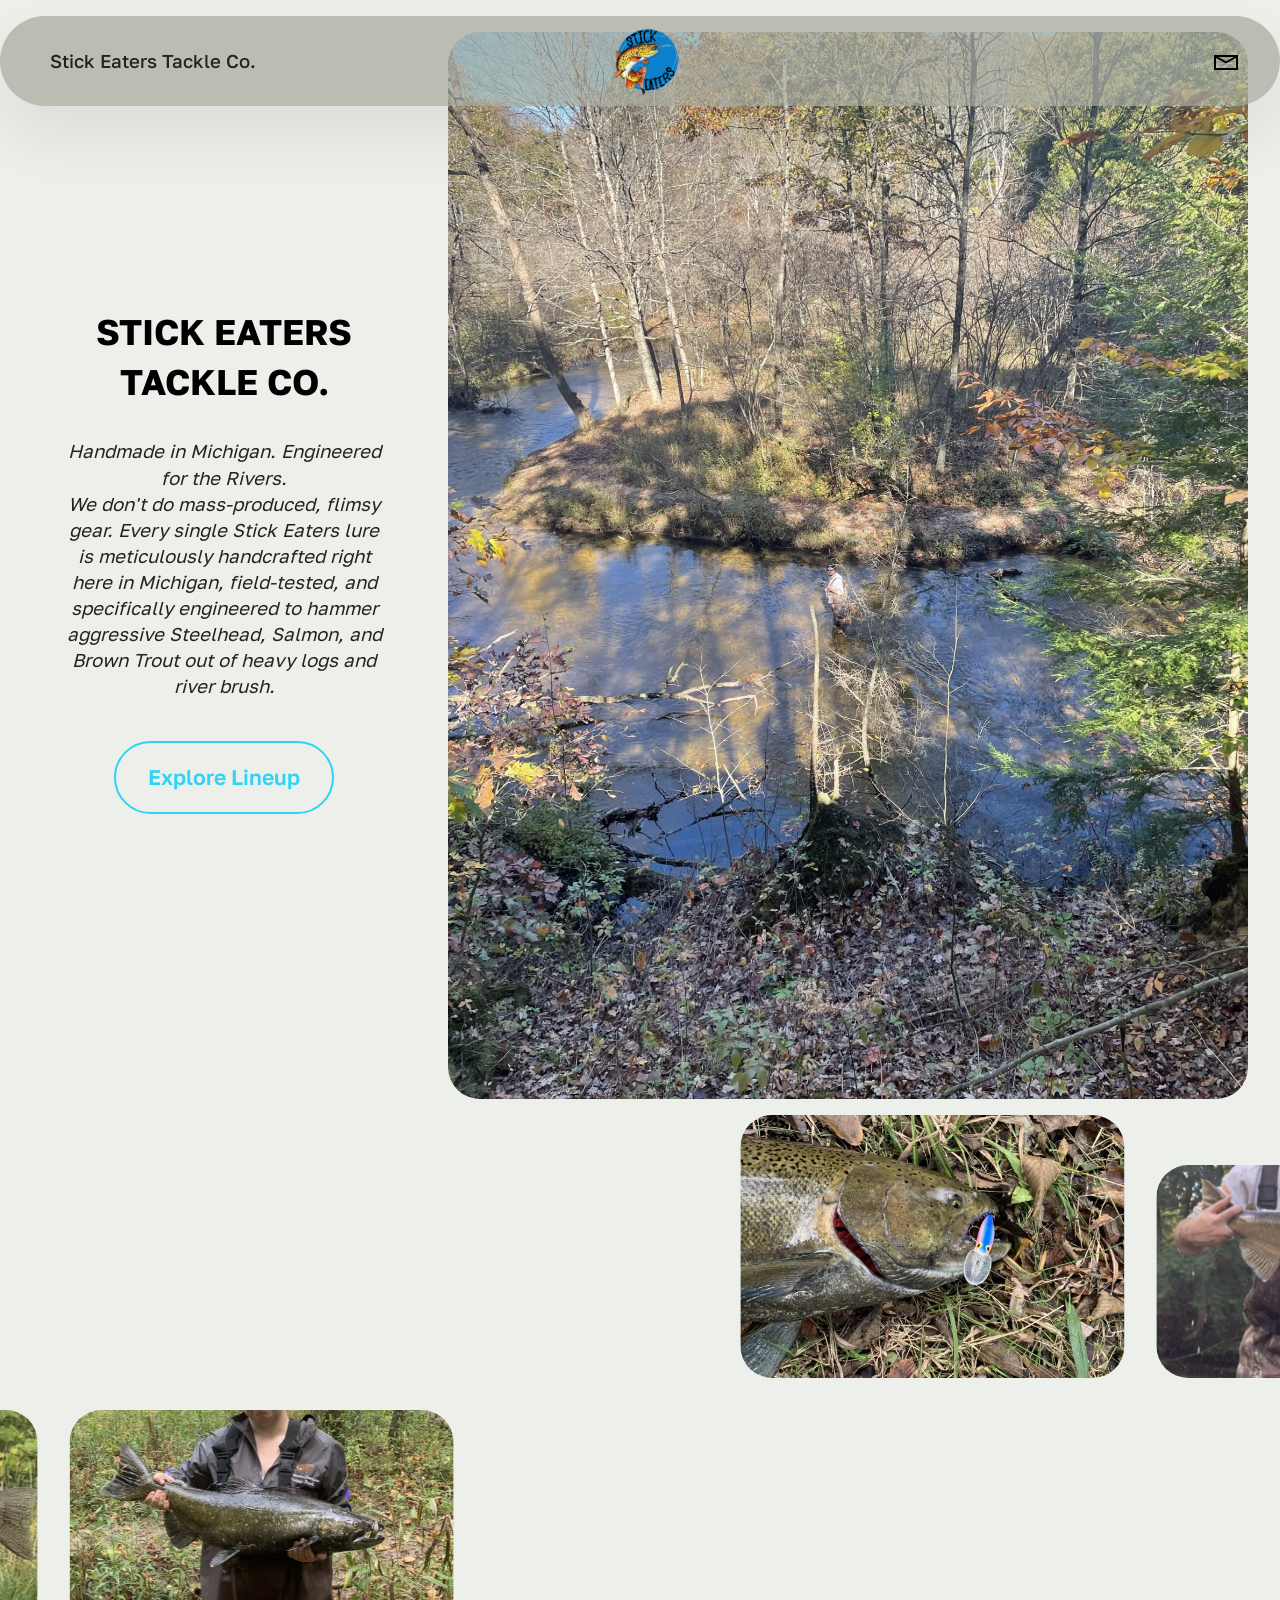
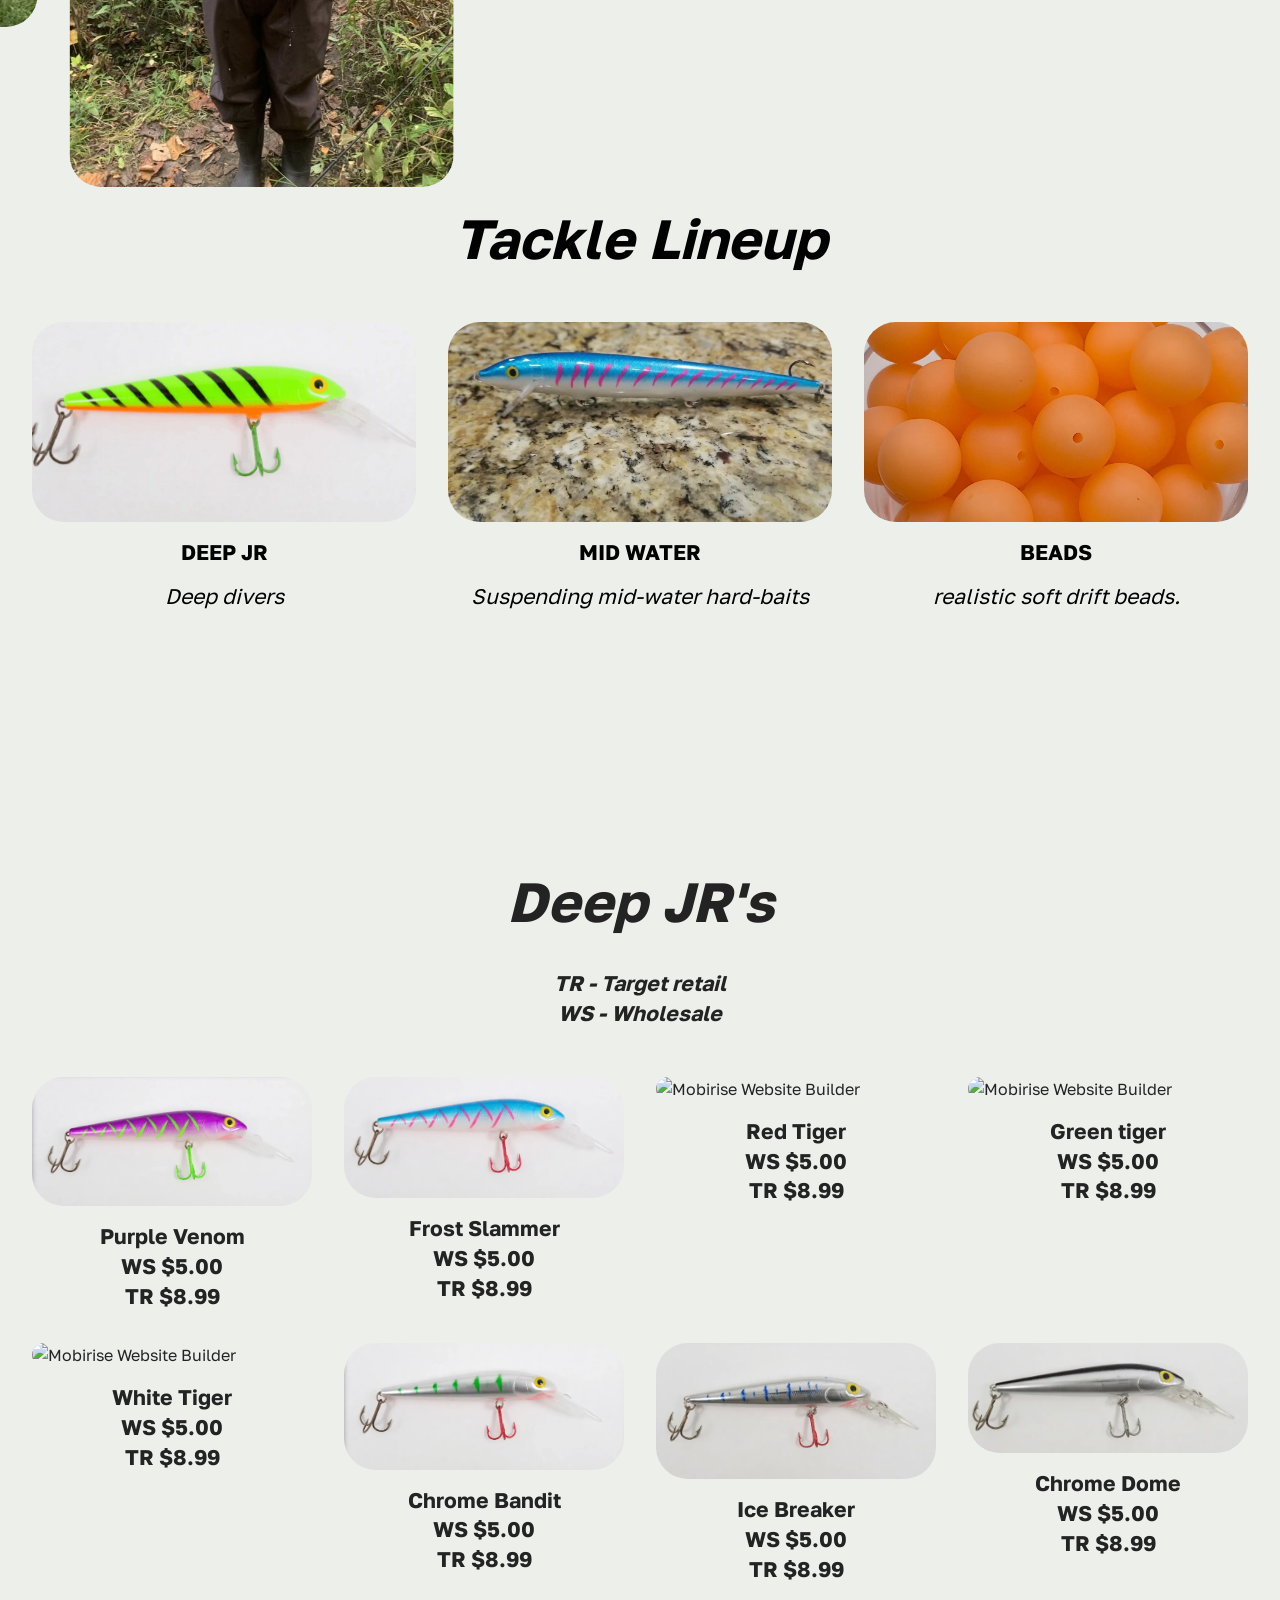
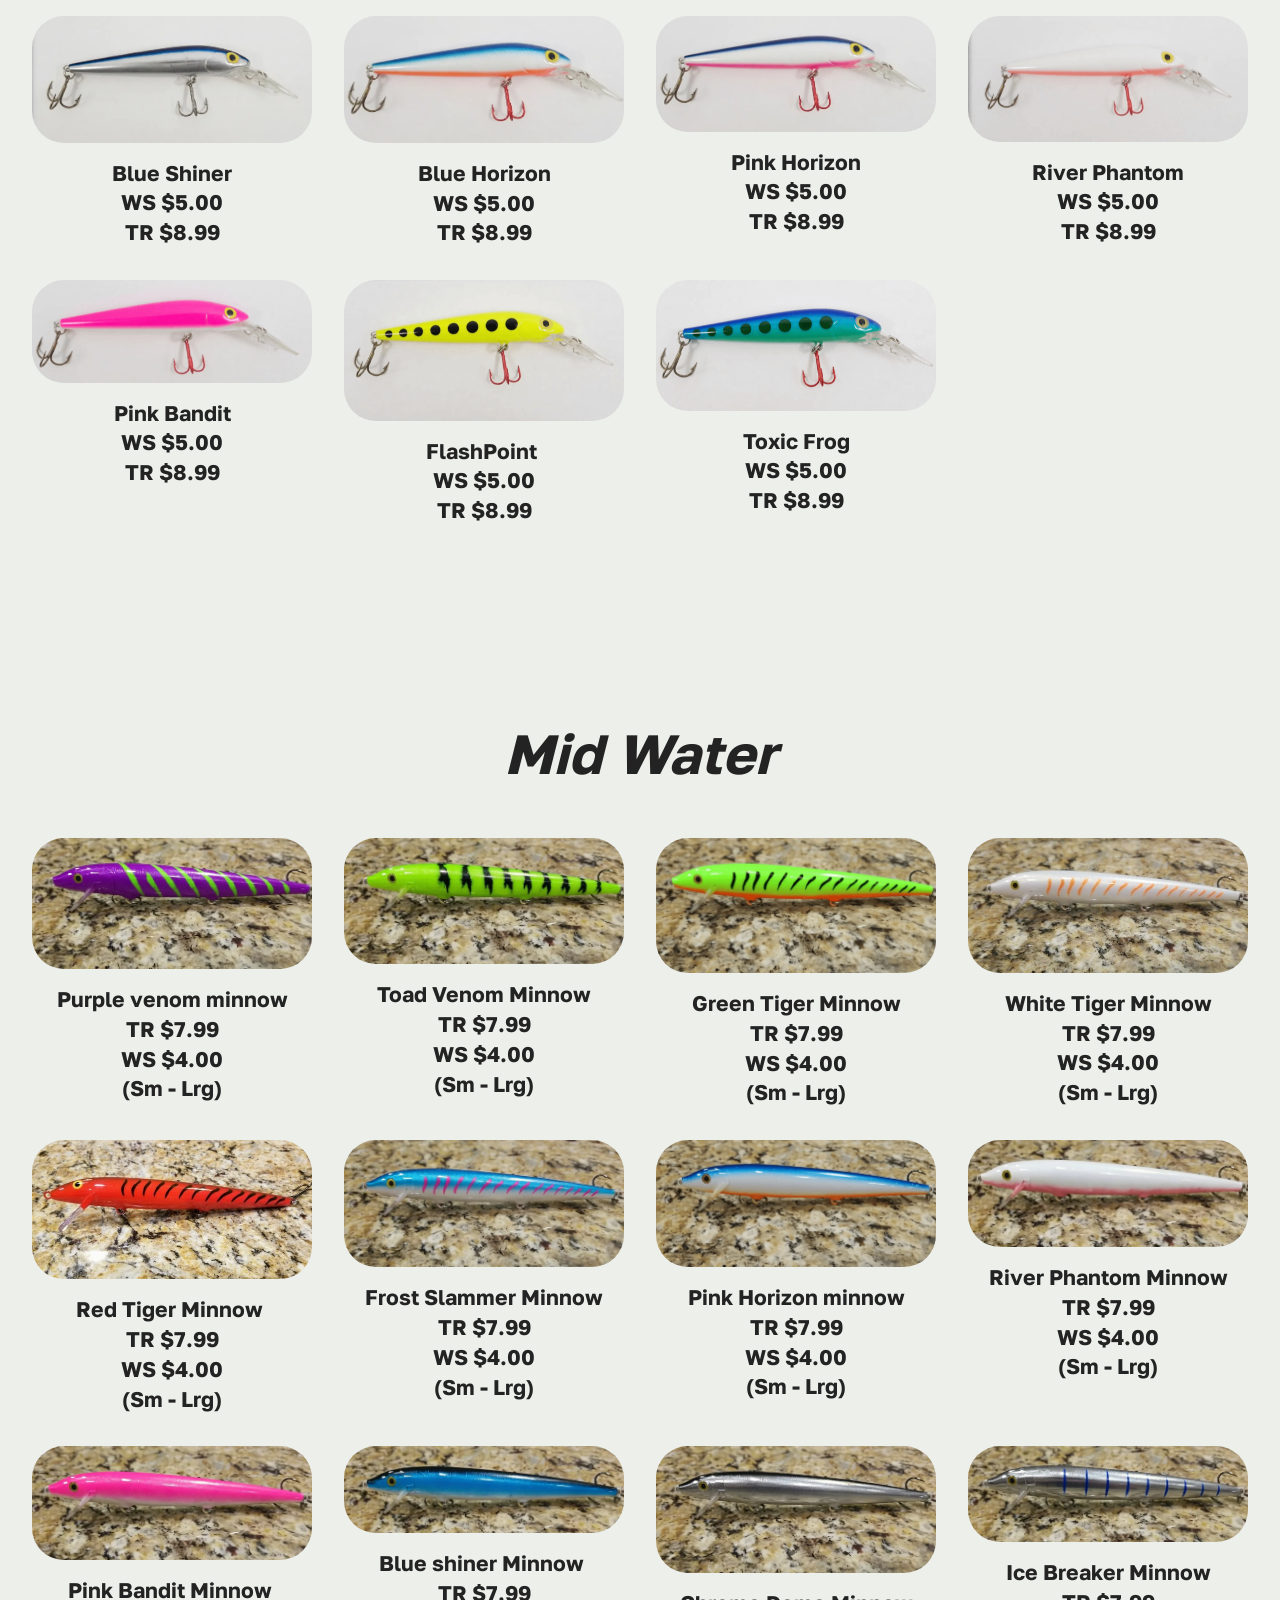
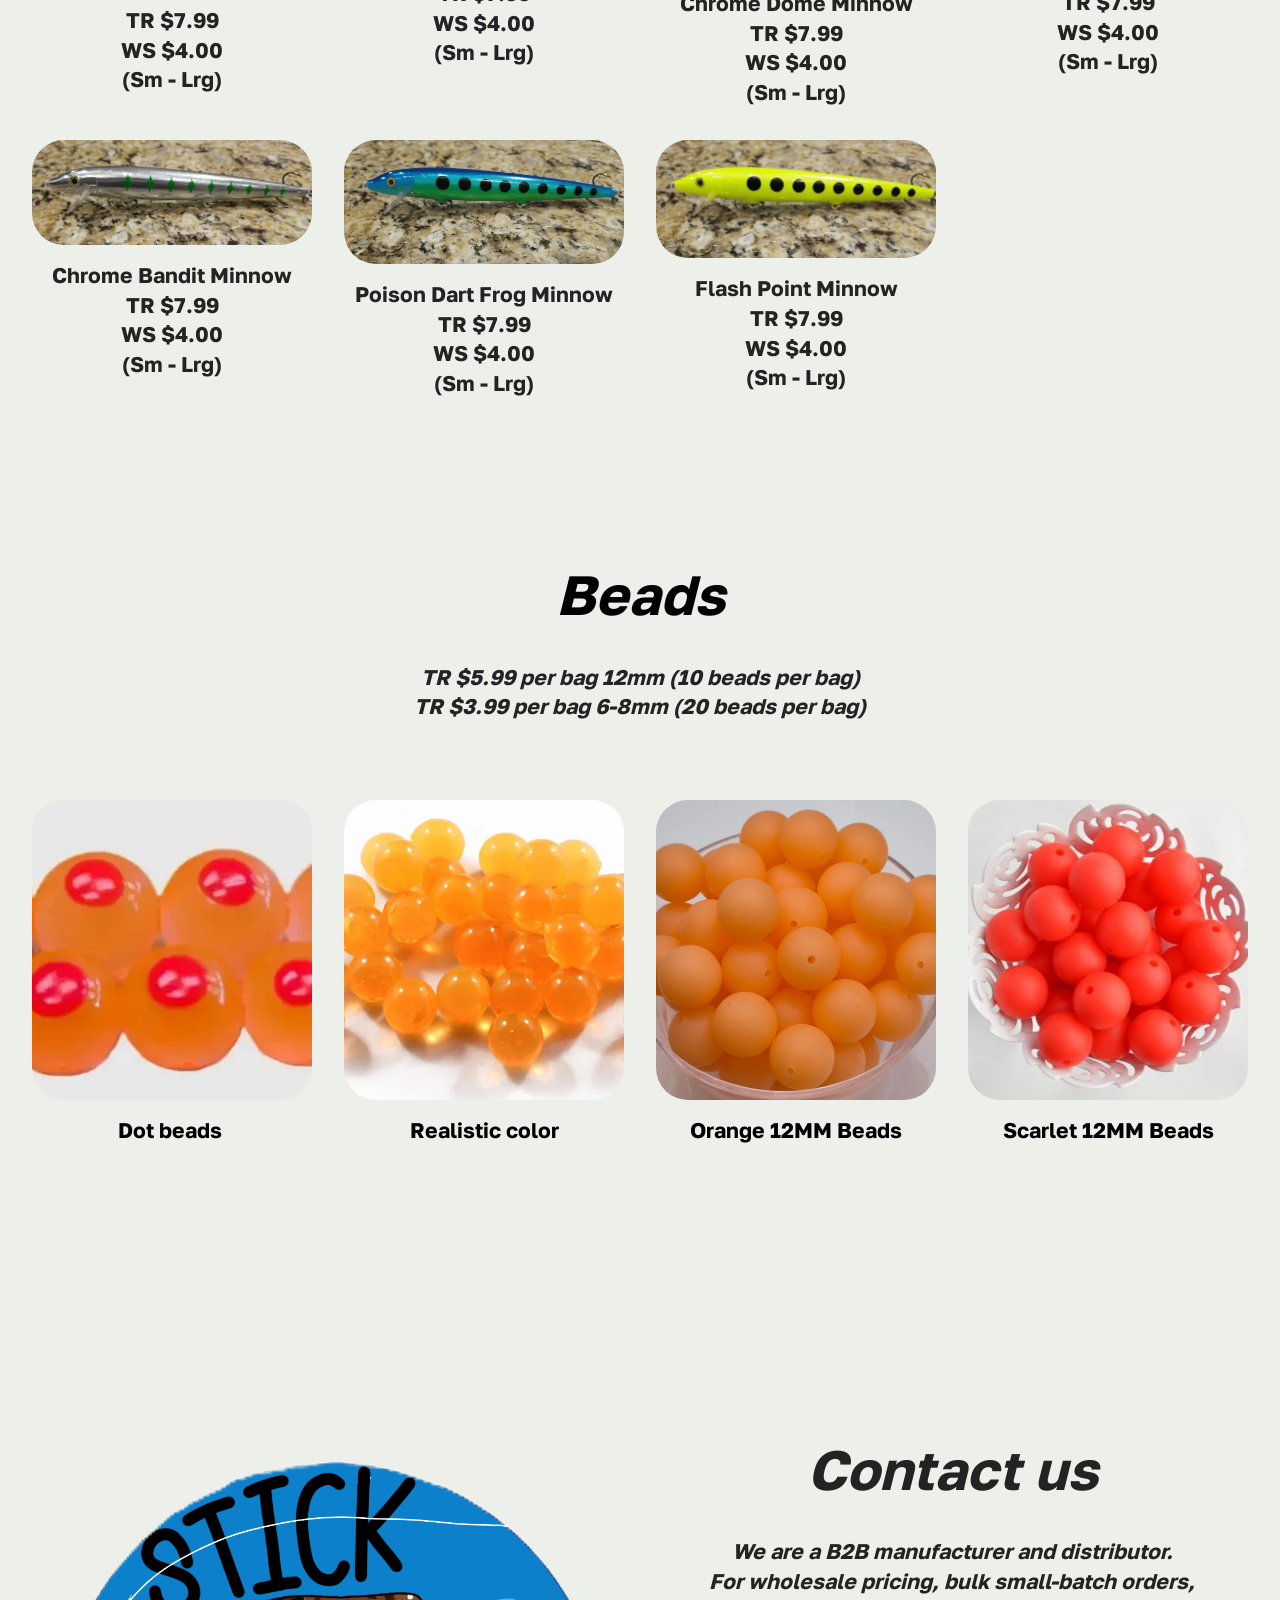
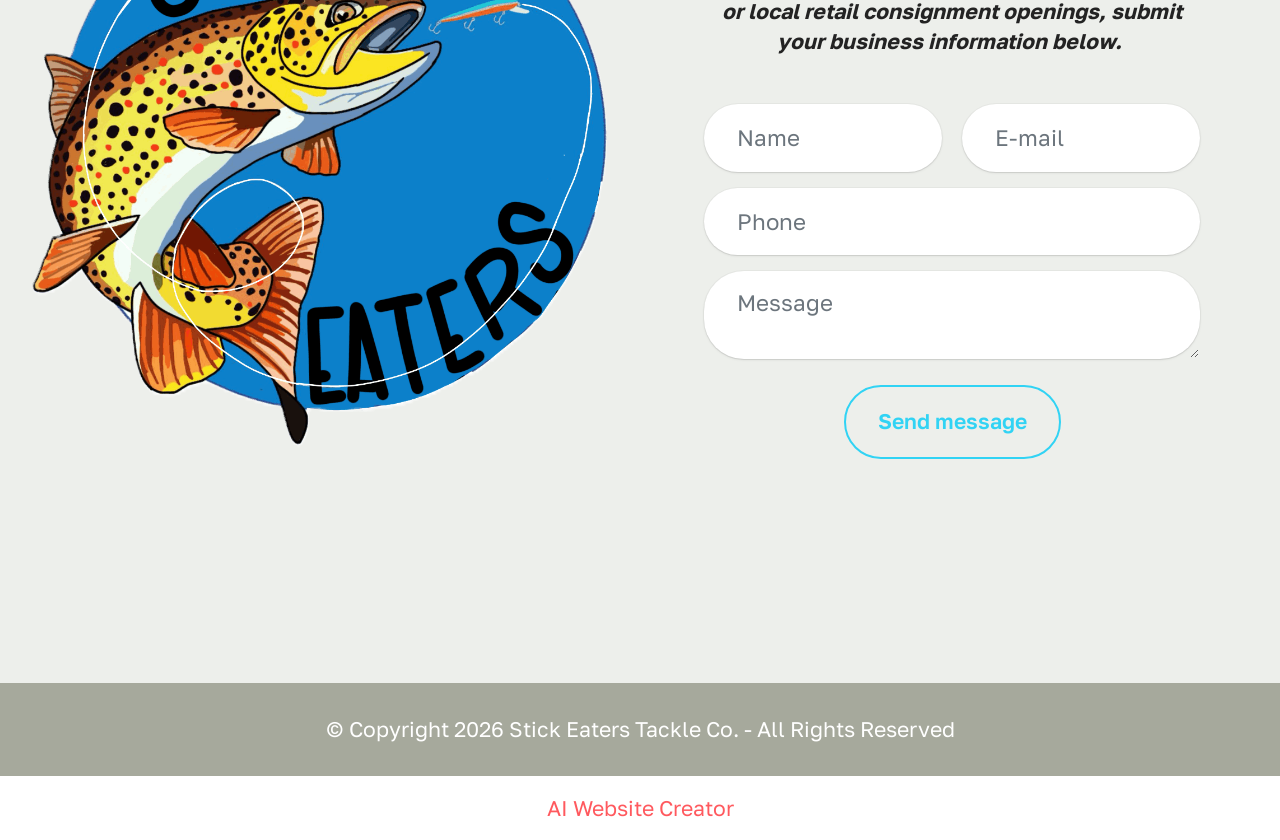
==== commit ff1c97c9: "Add files via upload" ====
--- a/index.html
+++ b/index.html
@@ -17,7 +17,7 @@
   <link rel="stylesheet" href="assets/theme/css/style.css">
   <link rel="preload" href="https://fonts.googleapis.com/css2?family=Golos+Text:wght@400;700&display=swap&display=swap" as="style" onload="this.onload=null;this.rel='stylesheet'">
   <noscript><link rel="stylesheet" href="https://fonts.googleapis.com/css2?family=Golos+Text:wght@400;700&display=swap&display=swap"></noscript>
-  <link rel="preload" as="style" href="assets/mobirise/css/mbr-additional.css?v=bxW9Ut"><link rel="stylesheet" href="assets/mobirise/css/mbr-additional.css?v=bxW9Ut" type="text/css">
+  <link rel="preload" as="style" href="assets/mobirise/css/mbr-additional.css?v=80fXJM"><link rel="stylesheet" href="assets/mobirise/css/mbr-additional.css?v=80fXJM" type="text/css">
 
   
   
@@ -196,16 +196,16 @@
         <div class="row mbr-gallery">
             
             <div class="col-12 col-md-6 col-lg-3 item gallery-image active">
-                <div class="item-wrapper mb-3" data-toggle="modal" data-bs-toggle="modal" data-target="#vBl2G0HxTU-modal" data-bs-target="#vBl2G0HxTU-modal">
-                    <img class="w-100" src="assets/images/280fc30ba0c46ecca2a1d46bce014457.webp" alt="Mobirise Website Builder" data-slide-to="0" data-bs-slide-to="0" data-target="#lb-vBl2G0HxTU" data-bs-target="#lb-vBl2G0HxTU">
+                <div class="item-wrapper mb-3" data-toggle="modal" data-bs-toggle="modal" data-target="#vBloqXTzD2-modal" data-bs-target="#vBloqXTzD2-modal">
+                    <img class="w-100" src="assets/images/280fc30ba0c46ecca2a1d46bce014457.webp" alt="Mobirise Website Builder" data-slide-to="0" data-bs-slide-to="0" data-target="#lb-vBloqXTzD2" data-bs-target="#lb-vBloqXTzD2">
                     <div class="icon-wrapper">
                         <span class="mobi-mbri mobi-mbri-search mbr-iconfont mbr-iconfont-btn"></span>
                     </div>
                 </div>
                 <h6 class="mbr-item-subtitle mbr-fonts-style align-center mb-0 mt-3 display-7"><strong>Purple Venom<br>WS $5.00<br>TR $8.99</strong></h6>
             </div><div class="col-12 col-md-6 col-lg-3 item gallery-image">
-                <div class="item-wrapper mb-3" data-toggle="modal" data-bs-toggle="modal" data-target="#vBl2G0HxTU-modal" data-bs-target="#vBl2G0HxTU-modal">
-                    <img class="w-100" src="assets/images/e170682b762421fbfc23e343912efef5-1.webp" alt="Mobirise Website Builder" data-slide-to="1" data-bs-slide-to="1" data-target="#lb-vBl2G0HxTU" data-bs-target="#lb-vBl2G0HxTU">
+                <div class="item-wrapper mb-3" data-toggle="modal" data-bs-toggle="modal" data-target="#vBloqXTzD2-modal" data-bs-target="#vBloqXTzD2-modal">
+                    <img class="w-100" src="assets/images/e170682b762421fbfc23e343912efef5-1.webp" alt="Mobirise Website Builder" data-slide-to="1" data-bs-slide-to="1" data-target="#lb-vBloqXTzD2" data-bs-target="#lb-vBloqXTzD2">
                     <div class="icon-wrapper">
                         <span class="mobi-mbri mobi-mbri-search mbr-iconfont mbr-iconfont-btn"></span>
                     </div>
@@ -213,8 +213,8 @@
                 <h6 class="mbr-item-subtitle mbr-fonts-style align-center mb-0 mt-3 display-7"><strong>Frost Slammer<br>WS $5.00
 </strong><div><strong>TR $8.99</strong></div></h6>
             </div><div class="col-12 col-md-6 col-lg-3 item gallery-image">
-                <div class="item-wrapper mb-3" data-toggle="modal" data-bs-toggle="modal" data-target="#vBl2G0HxTU-modal" data-bs-target="#vBl2G0HxTU-modal">
-                    <img class="w-100" src="assets/images/ff3aa0fed53df8024e8cdf81f47fcd31-1.webp" alt="Mobirise Website Builder" data-slide-to="2" data-bs-slide-to="2" data-target="#lb-vBl2G0HxTU" data-bs-target="#lb-vBl2G0HxTU">
+                <div class="item-wrapper mb-3" data-toggle="modal" data-bs-toggle="modal" data-target="#vBloqXTzD2-modal" data-bs-target="#vBloqXTzD2-modal">
+                    <img class="w-100" src="assets/images/ac8df26a37cdefe53196507827b2a9cc.webp" alt="Mobirise Website Builder" data-slide-to="2" data-bs-slide-to="2" data-target="#lb-vBloqXTzD2" data-bs-target="#lb-vBloqXTzD2">
                     <div class="icon-wrapper">
                         <span class="mobi-mbri mobi-mbri-search mbr-iconfont mbr-iconfont-btn"></span>
                     </div>
@@ -222,8 +222,8 @@
                 <h6 class="mbr-item-subtitle mbr-fonts-style align-center mb-0 mt-3 display-7"><strong>Red Tiger<br>WS $5.00
 </strong><div><strong>TR $8.99</strong></div></h6>
             </div><div class="col-12 col-md-6 col-lg-3 item gallery-image">
-                <div class="item-wrapper mb-3" data-toggle="modal" data-bs-toggle="modal" data-target="#vBl2G0HxTU-modal" data-bs-target="#vBl2G0HxTU-modal">
-                    <img class="w-100" src="assets/images/b1ab1d1581ae7c2503702d11e42d8574-562x291.png" alt="Mobirise Website Builder" data-slide-to="3" data-bs-slide-to="3" data-target="#lb-vBl2G0HxTU" data-bs-target="#lb-vBl2G0HxTU">
+                <div class="item-wrapper mb-3" data-toggle="modal" data-bs-toggle="modal" data-target="#vBloqXTzD2-modal" data-bs-target="#vBloqXTzD2-modal">
+                    <img class="w-100" src="assets/images/b0eeac2218be10e93b3474163244738b.webp" alt="Mobirise Website Builder" data-slide-to="3" data-bs-slide-to="3" data-target="#lb-vBloqXTzD2" data-bs-target="#lb-vBloqXTzD2">
                     <div class="icon-wrapper">
                         <span class="mobi-mbri mobi-mbri-search mbr-iconfont mbr-iconfont-btn"></span>
                     </div>
@@ -231,8 +231,8 @@
                 <h6 class="mbr-item-subtitle mbr-fonts-style align-center mb-0 mt-3 display-7"><strong>Green tiger<br>WS $5.00
 </strong><div><strong>TR $8.99</strong></div></h6>
             </div><div class="col-12 col-md-6 col-lg-3 item gallery-image">
-                <div class="item-wrapper mb-3" data-toggle="modal" data-bs-toggle="modal" data-target="#vBl2G0HxTU-modal" data-bs-target="#vBl2G0HxTU-modal">
-                    <img class="w-100" src="assets/images/a93da8d9e9383f5ee831282e3ff2029c-2.webp" alt="Mobirise Website Builder" data-slide-to="4" data-bs-slide-to="4" data-target="#lb-vBl2G0HxTU" data-bs-target="#lb-vBl2G0HxTU">
+                <div class="item-wrapper mb-3" data-toggle="modal" data-bs-toggle="modal" data-target="#vBloqXTzD2-modal" data-bs-target="#vBloqXTzD2-modal">
+                    <img class="w-100" src="assets/images/7eb178f4884119447bc32fa1d261f69b.webp" alt="Mobirise Website Builder" data-slide-to="4" data-bs-slide-to="4" data-target="#lb-vBloqXTzD2" data-bs-target="#lb-vBloqXTzD2">
                     <div class="icon-wrapper">
                         <span class="mobi-mbri mobi-mbri-search mbr-iconfont mbr-iconfont-btn"></span>
                     </div>
@@ -240,8 +240,8 @@
                 <h6 class="mbr-item-subtitle mbr-fonts-style align-center mb-0 mt-3 display-7"><strong>White Tiger<br>WS $5.00
 </strong><div><strong>TR $8.99</strong></div></h6>
             </div><div class="col-12 col-md-6 col-lg-3 item gallery-image">
-                <div class="item-wrapper mb-3" data-toggle="modal" data-bs-toggle="modal" data-target="#vBl2G0HxTU-modal" data-bs-target="#vBl2G0HxTU-modal">
-                    <img class="w-100" src="assets/images/1874db880e5c318ef5d7656707b03fc5-2.webp" alt="Mobirise Website Builder" data-slide-to="5" data-bs-slide-to="5" data-target="#lb-vBl2G0HxTU" data-bs-target="#lb-vBl2G0HxTU">
+                <div class="item-wrapper mb-3" data-toggle="modal" data-bs-toggle="modal" data-target="#vBloqXTzD2-modal" data-bs-target="#vBloqXTzD2-modal">
+                    <img class="w-100" src="assets/images/1874db880e5c318ef5d7656707b03fc5-2.webp" alt="Mobirise Website Builder" data-slide-to="5" data-bs-slide-to="5" data-target="#lb-vBloqXTzD2" data-bs-target="#lb-vBloqXTzD2">
                     <div class="icon-wrapper">
                         <span class="mobi-mbri mobi-mbri-search mbr-iconfont mbr-iconfont-btn"></span>
                     </div>
@@ -251,8 +251,8 @@
             </div>
             
             <div class="col-12 col-md-6 col-lg-3 item gallery-image">
-                <div class="item-wrapper mb-3" data-toggle="modal" data-bs-toggle="modal" data-target="#vBl2G0HxTU-modal" data-bs-target="#vBl2G0HxTU-modal">
-                    <img class="w-100" src="assets/images/8e8b5f9e24d6e535eb0f2334eda3ea4e-2.webp" alt="Mobirise Website Builder" data-slide-to="6" data-bs-slide-to="6" data-target="#lb-vBl2G0HxTU" data-bs-target="#lb-vBl2G0HxTU">
+                <div class="item-wrapper mb-3" data-toggle="modal" data-bs-toggle="modal" data-target="#vBloqXTzD2-modal" data-bs-target="#vBloqXTzD2-modal">
+                    <img class="w-100" src="assets/images/8e8b5f9e24d6e535eb0f2334eda3ea4e-2.webp" alt="Mobirise Website Builder" data-slide-to="6" data-bs-slide-to="6" data-target="#lb-vBloqXTzD2" data-bs-target="#lb-vBloqXTzD2">
                     <div class="icon-wrapper">
                         <span class="mobi-mbri mobi-mbri-search mbr-iconfont mbr-iconfont-btn"></span>
                     </div>
@@ -261,8 +261,8 @@
 </strong><div><strong>TR $8.99</strong></div></h6>
             </div>
             <div class="col-12 col-md-6 col-lg-3 item gallery-image">
-                <div class="item-wrapper mb-3" data-toggle="modal" data-bs-toggle="modal" data-target="#vBl2G0HxTU-modal" data-bs-target="#vBl2G0HxTU-modal">
-                    <img class="w-100" src="assets/images/057a6c75022a725bdeeaccbb2aefdf93-2.webp" alt="Mobirise Website Builder" data-slide-to="7" data-bs-slide-to="7" data-target="#lb-vBl2G0HxTU" data-bs-target="#lb-vBl2G0HxTU">
+                <div class="item-wrapper mb-3" data-toggle="modal" data-bs-toggle="modal" data-target="#vBloqXTzD2-modal" data-bs-target="#vBloqXTzD2-modal">
+                    <img class="w-100" src="assets/images/057a6c75022a725bdeeaccbb2aefdf93-2.webp" alt="Mobirise Website Builder" data-slide-to="7" data-bs-slide-to="7" data-target="#lb-vBloqXTzD2" data-bs-target="#lb-vBloqXTzD2">
                     <div class="icon-wrapper">
                         <span class="mobi-mbri mobi-mbri-search mbr-iconfont mbr-iconfont-btn"></span>
                     </div>
@@ -270,8 +270,8 @@
                 <h6 class="mbr-item-subtitle mbr-fonts-style align-center mb-0 mt-3 display-7"><strong>Chrome Dome<br>WS $5.00
 </strong><div><strong>TR $8.99</strong></div></h6>
             </div><div class="col-12 col-md-6 col-lg-3 item gallery-image">
-                <div class="item-wrapper mb-3" data-toggle="modal" data-bs-toggle="modal" data-target="#vBl2G0HxTU-modal" data-bs-target="#vBl2G0HxTU-modal">
-                    <img class="w-100" src="assets/images/37ac2197664dfa734731f572f7f7e733-2.webp" alt="Mobirise Website Builder" data-slide-to="8" data-bs-slide-to="8" data-target="#lb-vBl2G0HxTU" data-bs-target="#lb-vBl2G0HxTU">
+                <div class="item-wrapper mb-3" data-toggle="modal" data-bs-toggle="modal" data-target="#vBloqXTzD2-modal" data-bs-target="#vBloqXTzD2-modal">
+                    <img class="w-100" src="assets/images/37ac2197664dfa734731f572f7f7e733-2.webp" alt="Mobirise Website Builder" data-slide-to="8" data-bs-slide-to="8" data-target="#lb-vBloqXTzD2" data-bs-target="#lb-vBloqXTzD2">
                     <div class="icon-wrapper">
                         <span class="mobi-mbri mobi-mbri-search mbr-iconfont mbr-iconfont-btn"></span>
                     </div>
@@ -279,8 +279,8 @@
                 <h6 class="mbr-item-subtitle mbr-fonts-style align-center mb-0 mt-3 display-7"><strong>Blue Shiner<br>WS $5.00
 </strong><div><strong>TR $8.99</strong></div></h6>
             </div><div class="col-12 col-md-6 col-lg-3 item gallery-image">
-                <div class="item-wrapper mb-3" data-toggle="modal" data-bs-toggle="modal" data-target="#vBl2G0HxTU-modal" data-bs-target="#vBl2G0HxTU-modal">
-                    <img class="w-100" src="assets/images/3e2b2cef0f3f950148b540868e59babb.webp" alt="Mobirise Website Builder" data-slide-to="9" data-bs-slide-to="9" data-target="#lb-vBl2G0HxTU" data-bs-target="#lb-vBl2G0HxTU">
+                <div class="item-wrapper mb-3" data-toggle="modal" data-bs-toggle="modal" data-target="#vBloqXTzD2-modal" data-bs-target="#vBloqXTzD2-modal">
+                    <img class="w-100" src="assets/images/3e2b2cef0f3f950148b540868e59babb.webp" alt="Mobirise Website Builder" data-slide-to="9" data-bs-slide-to="9" data-target="#lb-vBloqXTzD2" data-bs-target="#lb-vBloqXTzD2">
                     <div class="icon-wrapper">
                         <span class="mobi-mbri mobi-mbri-search mbr-iconfont mbr-iconfont-btn"></span>
                     </div>
@@ -288,8 +288,8 @@
                 <h6 class="mbr-item-subtitle mbr-fonts-style align-center mb-0 mt-3 display-7"><strong>Blue Horizon<br>WS $5.00
 </strong><div><strong>TR $8.99</strong></div></h6>
             </div><div class="col-12 col-md-6 col-lg-3 item gallery-image">
-                <div class="item-wrapper mb-3" data-toggle="modal" data-bs-toggle="modal" data-target="#vBl2G0HxTU-modal" data-bs-target="#vBl2G0HxTU-modal">
-                    <img class="w-100" src="assets/images/d886ca03a9041b8b954b8ca45acc3e61-2.webp" alt="Mobirise Website Builder" data-slide-to="10" data-bs-slide-to="10" data-target="#lb-vBl2G0HxTU" data-bs-target="#lb-vBl2G0HxTU">
+                <div class="item-wrapper mb-3" data-toggle="modal" data-bs-toggle="modal" data-target="#vBloqXTzD2-modal" data-bs-target="#vBloqXTzD2-modal">
+                    <img class="w-100" src="assets/images/d886ca03a9041b8b954b8ca45acc3e61-2.webp" alt="Mobirise Website Builder" data-slide-to="10" data-bs-slide-to="10" data-target="#lb-vBloqXTzD2" data-bs-target="#lb-vBloqXTzD2">
                     <div class="icon-wrapper">
                         <span class="mobi-mbri mobi-mbri-search mbr-iconfont mbr-iconfont-btn"></span>
                     </div>
@@ -298,8 +298,8 @@
 </strong><div><strong>TR $8.99</strong></div></h6>
             </div>
             <div class="col-12 col-md-6 col-lg-3 item gallery-image">
-                <div class="item-wrapper mb-3" data-toggle="modal" data-bs-toggle="modal" data-target="#vBl2G0HxTU-modal" data-bs-target="#vBl2G0HxTU-modal">
-                    <img class="w-100" src="assets/images/dmkqajuzvqwnnbprc7-result-512x265.png" alt="Mobirise Website Builder" data-slide-to="11" data-bs-slide-to="11" data-target="#lb-vBl2G0HxTU" data-bs-target="#lb-vBl2G0HxTU">
+                <div class="item-wrapper mb-3" data-toggle="modal" data-bs-toggle="modal" data-target="#vBloqXTzD2-modal" data-bs-target="#vBloqXTzD2-modal">
+                    <img class="w-100" src="assets/images/dmkqajuzvqwnnbprc7-result-512x265.png" alt="Mobirise Website Builder" data-slide-to="11" data-bs-slide-to="11" data-target="#lb-vBloqXTzD2" data-bs-target="#lb-vBloqXTzD2">
                     <div class="icon-wrapper">
                         <span class="mobi-mbri mobi-mbri-search mbr-iconfont mbr-iconfont-btn"></span>
                     </div>
@@ -307,8 +307,8 @@
                 <h6 class="mbr-item-subtitle mbr-fonts-style align-center mb-0 mt-3 display-7"><strong>River Phantom<br>WS $5.00
 </strong><div><strong>TR $8.99</strong></div></h6>
             </div><div class="col-12 col-md-6 col-lg-3 item gallery-image">
-                <div class="item-wrapper mb-3" data-toggle="modal" data-bs-toggle="modal" data-target="#vBl2G0HxTU-modal" data-bs-target="#vBl2G0HxTU-modal">
-                    <img class="w-100" src="assets/images/dmkq8liqrhys7i0q3b-result-1-512x265.png" alt="Mobirise Website Builder" data-slide-to="12" data-bs-slide-to="12" data-target="#lb-vBl2G0HxTU" data-bs-target="#lb-vBl2G0HxTU">
+                <div class="item-wrapper mb-3" data-toggle="modal" data-bs-toggle="modal" data-target="#vBloqXTzD2-modal" data-bs-target="#vBloqXTzD2-modal">
+                    <img class="w-100" src="assets/images/dmkq8liqrhys7i0q3b-result-1-512x265.png" alt="Mobirise Website Builder" data-slide-to="12" data-bs-slide-to="12" data-target="#lb-vBloqXTzD2" data-bs-target="#lb-vBloqXTzD2">
                     <div class="icon-wrapper">
                         <span class="mobi-mbri mobi-mbri-search mbr-iconfont mbr-iconfont-btn"></span>
                     </div>
@@ -318,8 +318,8 @@
             </div>
             
             <div class="col-12 col-md-6 col-lg-3 item gallery-image">
-                <div class="item-wrapper mb-3" data-toggle="modal" data-bs-toggle="modal" data-target="#vBl2G0HxTU-modal" data-bs-target="#vBl2G0HxTU-modal">
-                    <img class="w-100" src="assets/images/dmydzo3sniutm2kku8-result-562x291.png" alt="Mobirise Website Builder" data-slide-to="13" data-bs-slide-to="13" data-target="#lb-vBl2G0HxTU" data-bs-target="#lb-vBl2G0HxTU">
+                <div class="item-wrapper mb-3" data-toggle="modal" data-bs-toggle="modal" data-target="#vBloqXTzD2-modal" data-bs-target="#vBloqXTzD2-modal">
+                    <img class="w-100" src="assets/images/dmydzo3sniutm2kku8-result-562x291.png" alt="Mobirise Website Builder" data-slide-to="13" data-bs-slide-to="13" data-target="#lb-vBloqXTzD2" data-bs-target="#lb-vBloqXTzD2">
                     <div class="icon-wrapper">
                         <span class="mobi-mbri mobi-mbri-search mbr-iconfont mbr-iconfont-btn"></span>
                     </div>
@@ -327,8 +327,8 @@
                 <h6 class="mbr-item-subtitle mbr-fonts-style align-center mb-0 mt-3 display-7"><strong>FlashPoint&nbsp;<br>WS $5.00
 </strong><div><strong>TR $8.99</strong></div></h6>
             </div><div class="col-12 col-md-6 col-lg-3 item gallery-image">
-                <div class="item-wrapper mb-3" data-toggle="modal" data-bs-toggle="modal" data-target="#vBl2G0HxTU-modal" data-bs-target="#vBl2G0HxTU-modal">
-                    <img class="w-100" src="assets/images/2c6cc4a0af73fb171fd3b7841ebb43f0-562x291.png" alt="Mobirise Website Builder" data-slide-to="14" data-bs-slide-to="14" data-target="#lb-vBl2G0HxTU" data-bs-target="#lb-vBl2G0HxTU">
+                <div class="item-wrapper mb-3" data-toggle="modal" data-bs-toggle="modal" data-target="#vBloqXTzD2-modal" data-bs-target="#vBloqXTzD2-modal">
+                    <img class="w-100" src="assets/images/2c6cc4a0af73fb171fd3b7841ebb43f0-562x291.png" alt="Mobirise Website Builder" data-slide-to="14" data-bs-slide-to="14" data-target="#lb-vBloqXTzD2" data-bs-target="#lb-vBloqXTzD2">
                     <div class="icon-wrapper">
                         <span class="mobi-mbri mobi-mbri-search mbr-iconfont mbr-iconfont-btn"></span>
                     </div>
@@ -338,11 +338,11 @@
             </div>
         </div>
 
-        <div class="modal mbr-slider" tabindex="-1" role="dialog" aria-hidden="true" id="vBl2G0HxTU-modal">
+        <div class="modal mbr-slider" tabindex="-1" role="dialog" aria-hidden="true" id="vBloqXTzD2-modal">
             <div class="modal-dialog" role="document">
                 <div class="modal-content">
                     <div class="modal-body">
-                        <div class="carousel slide" data-pause="false" data-bs-pause="false" id="lb-vBl2G0HxTU" data-interval="5000" data-bs-interval="5000">
+                        <div class="carousel slide" data-pause="false" data-bs-pause="false" id="lb-vBloqXTzD2" data-interval="5000" data-bs-interval="5000">
                             <div class="carousel-inner">
                                 
                                 <div class="carousel-item active">
@@ -350,11 +350,11 @@
                                 </div><div class="carousel-item">
                                     <img class="d-block w-100" src="assets/images/e170682b762421fbfc23e343912efef5-1.webp" alt="Mobirise Website Builder">
                                 </div><div class="carousel-item">
-                                    <img class="d-block w-100" src="assets/images/ff3aa0fed53df8024e8cdf81f47fcd31-1.webp" alt="Mobirise Website Builder">
-                                </div><div class="carousel-item">
-                                    <img class="d-block w-100" src="assets/images/b1ab1d1581ae7c2503702d11e42d8574-562x291.png" alt="Mobirise Website Builder">
-                                </div><div class="carousel-item">
-                                    <img class="d-block w-100" src="assets/images/a93da8d9e9383f5ee831282e3ff2029c-2.webp" alt="Mobirise Website Builder">
+                                    <img class="d-block w-100" src="assets/images/ac8df26a37cdefe53196507827b2a9cc.webp" alt="Mobirise Website Builder">
+                                </div><div class="carousel-item">
+                                    <img class="d-block w-100" src="assets/images/b0eeac2218be10e93b3474163244738b.webp" alt="Mobirise Website Builder">
+                                </div><div class="carousel-item">
+                                    <img class="d-block w-100" src="assets/images/7eb178f4884119447bc32fa1d261f69b.webp" alt="Mobirise Website Builder">
                                 </div><div class="carousel-item">
                                     <img class="d-block w-100" src="assets/images/1874db880e5c318ef5d7656707b03fc5-2.webp" alt="Mobirise Website Builder">
                                 </div>
@@ -384,9 +384,9 @@
                                 </div>
                             </div>
                             <ol class="carousel-indicators">
-                                <li data-slide-to="0" data-bs-slide-to="0" class="active" data-target="#lb-vBl2G0HxTU" data-bs-target="#lb-vBl2G0HxTU"></li><li data-slide-to="1" data-bs-slide-to="1" class="" data-target="#lb-vBl2G0HxTU" data-bs-target="#lb-vBl2G0HxTU"></li><li data-slide-to="2" data-bs-slide-to="2" class="" data-target="#lb-vBl2G0HxTU" data-bs-target="#lb-vBl2G0HxTU"></li><li data-slide-to="3" data-bs-slide-to="3" class="" data-target="#lb-vBl2G0HxTU" data-bs-target="#lb-vBl2G0HxTU"></li><li data-slide-to="4" data-bs-slide-to="4" class="" data-target="#lb-vBl2G0HxTU" data-bs-target="#lb-vBl2G0HxTU"></li><li data-slide-to="5" data-bs-slide-to="5" class="" data-target="#lb-vBl2G0HxTU" data-bs-target="#lb-vBl2G0HxTU"></li>
-                                <li data-slide-to="6" data-bs-slide-to="6" data-target="#lb-vBl2G0HxTU" data-bs-target="#lb-vBl2G0HxTU"></li><li data-slide-to="7" data-bs-slide-to="7" data-target="#lb-vBl2G0HxTU" data-bs-target="#lb-vBl2G0HxTU"></li><li data-slide-to="8" data-bs-slide-to="8" data-target="#lb-vBl2G0HxTU" data-bs-target="#lb-vBl2G0HxTU"></li><li data-slide-to="9" data-bs-slide-to="9" data-target="#lb-vBl2G0HxTU" data-bs-target="#lb-vBl2G0HxTU"></li><li data-slide-to="10" data-bs-slide-to="10" data-target="#lb-vBl2G0HxTU" data-bs-target="#lb-vBl2G0HxTU"></li><li data-slide-to="11" data-bs-slide-to="11" data-target="#lb-vBl2G0HxTU" data-bs-target="#lb-vBl2G0HxTU"></li>
-                                <li data-slide-to="12" data-bs-slide-to="12" data-target="#lb-vBl2G0HxTU" data-bs-target="#lb-vBl2G0HxTU"></li><li data-slide-to="13" data-bs-slide-to="13" data-target="#lb-vBl2G0HxTU" data-bs-target="#lb-vBl2G0HxTU"></li><li data-slide-to="14" data-bs-slide-to="14" data-target="#lb-vBl2G0HxTU" data-bs-target="#lb-vBl2G0HxTU"></li>
+                                <li data-slide-to="0" data-bs-slide-to="0" class="active" data-target="#lb-vBloqXTzD2" data-bs-target="#lb-vBloqXTzD2"></li><li data-slide-to="1" data-bs-slide-to="1" class="" data-target="#lb-vBloqXTzD2" data-bs-target="#lb-vBloqXTzD2"></li><li data-slide-to="2" data-bs-slide-to="2" class="" data-target="#lb-vBloqXTzD2" data-bs-target="#lb-vBloqXTzD2"></li><li data-slide-to="3" data-bs-slide-to="3" class="" data-target="#lb-vBloqXTzD2" data-bs-target="#lb-vBloqXTzD2"></li><li data-slide-to="4" data-bs-slide-to="4" class="" data-target="#lb-vBloqXTzD2" data-bs-target="#lb-vBloqXTzD2"></li><li data-slide-to="5" data-bs-slide-to="5" class="" data-target="#lb-vBloqXTzD2" data-bs-target="#lb-vBloqXTzD2"></li>
+                                <li data-slide-to="6" data-bs-slide-to="6" data-target="#lb-vBloqXTzD2" data-bs-target="#lb-vBloqXTzD2"></li><li data-slide-to="7" data-bs-slide-to="7" data-target="#lb-vBloqXTzD2" data-bs-target="#lb-vBloqXTzD2"></li><li data-slide-to="8" data-bs-slide-to="8" data-target="#lb-vBloqXTzD2" data-bs-target="#lb-vBloqXTzD2"></li><li data-slide-to="9" data-bs-slide-to="9" data-target="#lb-vBloqXTzD2" data-bs-target="#lb-vBloqXTzD2"></li><li data-slide-to="10" data-bs-slide-to="10" data-target="#lb-vBloqXTzD2" data-bs-target="#lb-vBloqXTzD2"></li><li data-slide-to="11" data-bs-slide-to="11" data-target="#lb-vBloqXTzD2" data-bs-target="#lb-vBloqXTzD2"></li>
+                                <li data-slide-to="12" data-bs-slide-to="12" data-target="#lb-vBloqXTzD2" data-bs-target="#lb-vBloqXTzD2"></li><li data-slide-to="13" data-bs-slide-to="13" data-target="#lb-vBloqXTzD2" data-bs-target="#lb-vBloqXTzD2"></li><li data-slide-to="14" data-bs-slide-to="14" data-target="#lb-vBloqXTzD2" data-bs-target="#lb-vBloqXTzD2"></li>
                                 
                                 
                                 
@@ -395,11 +395,11 @@
                             </ol>
                             <a role="button" href="" class="close" data-dismiss="modal" data-bs-dismiss="modal" aria-label="Close">
                             </a>
-                            <a class="carousel-control-prev carousel-control" role="button" data-slide="prev" data-bs-slide="prev" href="#lb-vBl2G0HxTU">
+                            <a class="carousel-control-prev carousel-control" role="button" data-slide="prev" data-bs-slide="prev" href="#lb-vBloqXTzD2">
                                 <span class="mobi-mbri mobi-mbri-arrow-prev" aria-hidden="true"></span>
                                 <span class="sr-only visually-hidden">Previous</span>
                             </a>
-                            <a class="carousel-control-next carousel-control" role="button" data-slide="next" data-bs-slide="next" href="#lb-vBl2G0HxTU">
+                            <a class="carousel-control-next carousel-control" role="button" data-slide="next" data-bs-slide="next" href="#lb-vBloqXTzD2">
                                 <span class="mobi-mbri mobi-mbri-arrow-next" aria-hidden="true"></span>
                                 <span class="sr-only visually-hidden">Next</span>
                             </a>
@@ -432,16 +432,16 @@
             
             
             <div class="col-12 col-md-6 col-lg-3 item gallery-image active">
-                <div class="item-wrapper mb-3" data-toggle="modal" data-bs-toggle="modal" data-target="#vBl2G1xtFQ-modal" data-bs-target="#vBl2G1xtFQ-modal">
-                    <img class="w-100" src="assets/images/a3b2a81e26840d13776ca38fb9f91d78-1.webp" alt="Mobirise Website Builder" data-slide-to="0" data-bs-slide-to="0" data-target="#lb-vBl2G1xtFQ" data-bs-target="#lb-vBl2G1xtFQ">
+                <div class="item-wrapper mb-3" data-toggle="modal" data-bs-toggle="modal" data-target="#vBloqYKsod-modal" data-bs-target="#vBloqYKsod-modal">
+                    <img class="w-100" src="assets/images/a3b2a81e26840d13776ca38fb9f91d78-1.webp" alt="Mobirise Website Builder" data-slide-to="0" data-bs-slide-to="0" data-target="#lb-vBloqYKsod" data-bs-target="#lb-vBloqYKsod">
                     <div class="icon-wrapper">
                         <span class="mobi-mbri mobi-mbri-search mbr-iconfont mbr-iconfont-btn"></span>
                     </div>
                 </div>
                 <h6 class="mbr-item-subtitle mbr-fonts-style align-center mb-0 mt-3 display-7"><strong>Purple venom minnow<br>TR $7.99<br>WS $4.00<br>(Sm - Lrg)</strong></h6>
             </div><div class="col-12 col-md-6 col-lg-3 item gallery-image">
-                <div class="item-wrapper mb-3" data-toggle="modal" data-bs-toggle="modal" data-target="#vBl2G1xtFQ-modal" data-bs-target="#vBl2G1xtFQ-modal">
-                    <img class="w-100" src="assets/images/09fc48047a70f084f359df1e546f893d-1.webp" alt="Mobirise Website Builder" data-slide-to="1" data-bs-slide-to="1" data-target="#lb-vBl2G1xtFQ" data-bs-target="#lb-vBl2G1xtFQ">
+                <div class="item-wrapper mb-3" data-toggle="modal" data-bs-toggle="modal" data-target="#vBloqYKsod-modal" data-bs-target="#vBloqYKsod-modal">
+                    <img class="w-100" src="assets/images/09fc48047a70f084f359df1e546f893d-1.webp" alt="Mobirise Website Builder" data-slide-to="1" data-bs-slide-to="1" data-target="#lb-vBloqYKsod" data-bs-target="#lb-vBloqYKsod">
                     <div class="icon-wrapper">
                         <span class="mobi-mbri mobi-mbri-search mbr-iconfont mbr-iconfont-btn"></span>
                     </div>
@@ -449,8 +449,8 @@
                 <h6 class="mbr-item-subtitle mbr-fonts-style align-center mb-0 mt-3 display-7"><strong>Toad Venom Minnow<br>TR $7.99
 </strong><div><strong>WS $4.00<br>(Sm - Lrg)</strong></div></h6>
             </div><div class="col-12 col-md-6 col-lg-3 item gallery-image">
-                <div class="item-wrapper mb-3" data-toggle="modal" data-bs-toggle="modal" data-target="#vBl2G1xtFQ-modal" data-bs-target="#vBl2G1xtFQ-modal">
-                    <img class="w-100" src="assets/images/2d10dc1871bc7e2c8e7aa2aca948881e-1-1152x856.png" alt="Mobirise Website Builder" data-slide-to="2" data-bs-slide-to="2" data-target="#lb-vBl2G1xtFQ" data-bs-target="#lb-vBl2G1xtFQ">
+                <div class="item-wrapper mb-3" data-toggle="modal" data-bs-toggle="modal" data-target="#vBloqYKsod-modal" data-bs-target="#vBloqYKsod-modal">
+                    <img class="w-100" src="assets/images/2d10dc1871bc7e2c8e7aa2aca948881e-1-1152x856.png" alt="Mobirise Website Builder" data-slide-to="2" data-bs-slide-to="2" data-target="#lb-vBloqYKsod" data-bs-target="#lb-vBloqYKsod">
                     <div class="icon-wrapper">
                         <span class="mobi-mbri mobi-mbri-search mbr-iconfont mbr-iconfont-btn"></span>
                     </div>
@@ -458,8 +458,8 @@
                 <h6 class="mbr-item-subtitle mbr-fonts-style align-center mb-0 mt-3 display-7"><strong>Green Tiger Minnow<br>TR $7.99
 </strong><div><strong>WS $4.00<br>(Sm - Lrg)</strong></div></h6>
             </div><div class="col-12 col-md-6 col-lg-3 item gallery-image">
-                <div class="item-wrapper mb-3" data-toggle="modal" data-bs-toggle="modal" data-target="#vBl2G1xtFQ-modal" data-bs-target="#vBl2G1xtFQ-modal">
-                    <img class="w-100" src="assets/images/t6u6tu6tu6tu6tu6tu6tu6tu6t-562x422.jpeg" alt="Mobirise Website Builder" data-slide-to="3" data-bs-slide-to="3" data-target="#lb-vBl2G1xtFQ" data-bs-target="#lb-vBl2G1xtFQ">
+                <div class="item-wrapper mb-3" data-toggle="modal" data-bs-toggle="modal" data-target="#vBloqYKsod-modal" data-bs-target="#vBloqYKsod-modal">
+                    <img class="w-100" src="assets/images/t6u6tu6tu6tu6tu6tu6tu6tu6t-562x422.jpeg" alt="Mobirise Website Builder" data-slide-to="3" data-bs-slide-to="3" data-target="#lb-vBloqYKsod" data-bs-target="#lb-vBloqYKsod">
                     <div class="icon-wrapper">
                         <span class="mobi-mbri mobi-mbri-search mbr-iconfont mbr-iconfont-btn"></span>
                     </div>
@@ -468,8 +468,8 @@
 </strong><div><strong>WS $4.00<br>(Sm - Lrg)</strong></div></h6>
             </div>
             <div class="col-12 col-md-6 col-lg-3 item gallery-image">
-                <div class="item-wrapper mb-3" data-toggle="modal" data-bs-toggle="modal" data-target="#vBl2G1xtFQ-modal" data-bs-target="#vBl2G1xtFQ-modal">
-                    <img class="w-100" src="assets/images/ttutututu6ututu-562x422.jpeg" alt="Mobirise Website Builder" data-slide-to="4" data-bs-slide-to="4" data-target="#lb-vBl2G1xtFQ" data-bs-target="#lb-vBl2G1xtFQ">
+                <div class="item-wrapper mb-3" data-toggle="modal" data-bs-toggle="modal" data-target="#vBloqYKsod-modal" data-bs-target="#vBloqYKsod-modal">
+                    <img class="w-100" src="assets/images/ttutututu6ututu-562x422.jpeg" alt="Mobirise Website Builder" data-slide-to="4" data-bs-slide-to="4" data-target="#lb-vBloqYKsod" data-bs-target="#lb-vBloqYKsod">
                     <div class="icon-wrapper">
                         <span class="mobi-mbri mobi-mbri-search mbr-iconfont mbr-iconfont-btn"></span>
                     </div>
@@ -477,8 +477,8 @@
                 <h6 class="mbr-item-subtitle mbr-fonts-style align-center mb-0 mt-3 display-7"><strong>Red Tiger Minnow&nbsp;<br>TR $7.99
 </strong><div><strong>WS $4.00<br>(Sm - Lrg)</strong></div></h6>
             </div><div class="col-12 col-md-6 col-lg-3 item gallery-image">
-                <div class="item-wrapper mb-3" data-toggle="modal" data-bs-toggle="modal" data-target="#vBl2G1xtFQ-modal" data-bs-target="#vBl2G1xtFQ-modal">
-                    <img class="w-100" src="assets/images/a1a2eb4f05066ac0a3083c8c5e9336c2-2.webp" alt="Mobirise Website Builder" data-slide-to="5" data-bs-slide-to="5" data-target="#lb-vBl2G1xtFQ" data-bs-target="#lb-vBl2G1xtFQ">
+                <div class="item-wrapper mb-3" data-toggle="modal" data-bs-toggle="modal" data-target="#vBloqYKsod-modal" data-bs-target="#vBloqYKsod-modal">
+                    <img class="w-100" src="assets/images/a1a2eb4f05066ac0a3083c8c5e9336c2-2.webp" alt="Mobirise Website Builder" data-slide-to="5" data-bs-slide-to="5" data-target="#lb-vBloqYKsod" data-bs-target="#lb-vBloqYKsod">
                     <div class="icon-wrapper">
                         <span class="mobi-mbri mobi-mbri-search mbr-iconfont mbr-iconfont-btn"></span>
                     </div>
@@ -486,8 +486,8 @@
                 <h6 class="mbr-item-subtitle mbr-fonts-style align-center mb-0 mt-3 display-7"><strong>Frost Slammer Minnow<br>TR $7.99
 </strong><div><strong>WS $4.00<br>(Sm - Lrg)</strong></div></h6>
             </div><div class="col-12 col-md-6 col-lg-3 item gallery-image">
-                <div class="item-wrapper mb-3" data-toggle="modal" data-bs-toggle="modal" data-target="#vBl2G1xtFQ-modal" data-bs-target="#vBl2G1xtFQ-modal">
-                    <img class="w-100" src="assets/images/k4pmz3h4jxrmt0d1xvf9j76ywg-result-562x418.png" alt="Mobirise Website Builder" data-slide-to="6" data-bs-slide-to="6" data-target="#lb-vBl2G1xtFQ" data-bs-target="#lb-vBl2G1xtFQ">
+                <div class="item-wrapper mb-3" data-toggle="modal" data-bs-toggle="modal" data-target="#vBloqYKsod-modal" data-bs-target="#vBloqYKsod-modal">
+                    <img class="w-100" src="assets/images/k4pmz3h4jxrmt0d1xvf9j76ywg-result-562x418.png" alt="Mobirise Website Builder" data-slide-to="6" data-bs-slide-to="6" data-target="#lb-vBloqYKsod" data-bs-target="#lb-vBloqYKsod">
                     <div class="icon-wrapper">
                         <span class="mobi-mbri mobi-mbri-search mbr-iconfont mbr-iconfont-btn"></span>
                     </div>
@@ -495,8 +495,8 @@
                 <h6 class="mbr-item-subtitle mbr-fonts-style align-center mb-0 mt-3 display-7"><strong>Pink Horizon minnow<br>TR $7.99
 </strong><div><strong>WS $4.00<br>(Sm - Lrg)</strong></div></h6>
             </div><div class="col-12 col-md-6 col-lg-3 item gallery-image">
-                <div class="item-wrapper mb-3" data-toggle="modal" data-bs-toggle="modal" data-target="#vBl2G1xtFQ-modal" data-bs-target="#vBl2G1xtFQ-modal">
-                    <img class="w-100" src="assets/images/f28081eb397c320b8b00f1ccff490436-1.webp" alt="Mobirise Website Builder" data-slide-to="7" data-bs-slide-to="7" data-target="#lb-vBl2G1xtFQ" data-bs-target="#lb-vBl2G1xtFQ">
+                <div class="item-wrapper mb-3" data-toggle="modal" data-bs-toggle="modal" data-target="#vBloqYKsod-modal" data-bs-target="#vBloqYKsod-modal">
+                    <img class="w-100" src="assets/images/f28081eb397c320b8b00f1ccff490436-1.webp" alt="Mobirise Website Builder" data-slide-to="7" data-bs-slide-to="7" data-target="#lb-vBloqYKsod" data-bs-target="#lb-vBloqYKsod">
                     <div class="icon-wrapper">
                         <span class="mobi-mbri mobi-mbri-search mbr-iconfont mbr-iconfont-btn"></span>
                     </div>
@@ -504,8 +504,8 @@
                 <h6 class="mbr-item-subtitle mbr-fonts-style align-center mb-0 mt-3 display-7"><strong>River Phantom Minnow<br>TR $7.99
 </strong><div><strong>WS $4.00<br>(Sm - Lrg)</strong></div></h6>
             </div><div class="col-12 col-md-6 col-lg-3 item gallery-image">
-                <div class="item-wrapper mb-3" data-toggle="modal" data-bs-toggle="modal" data-target="#vBl2G1xtFQ-modal" data-bs-target="#vBl2G1xtFQ-modal">
-                    <img class="w-100" src="assets/images/418d22b8234fc53727a58271ba94f53e-1.webp" alt="Mobirise Website Builder" data-slide-to="8" data-bs-slide-to="8" data-target="#lb-vBl2G1xtFQ" data-bs-target="#lb-vBl2G1xtFQ">
+                <div class="item-wrapper mb-3" data-toggle="modal" data-bs-toggle="modal" data-target="#vBloqYKsod-modal" data-bs-target="#vBloqYKsod-modal">
+                    <img class="w-100" src="assets/images/418d22b8234fc53727a58271ba94f53e-1.webp" alt="Mobirise Website Builder" data-slide-to="8" data-bs-slide-to="8" data-target="#lb-vBloqYKsod" data-bs-target="#lb-vBloqYKsod">
                     <div class="icon-wrapper">
                         <span class="mobi-mbri mobi-mbri-search mbr-iconfont mbr-iconfont-btn"></span>
                     </div>
@@ -513,8 +513,8 @@
                 <h6 class="mbr-item-subtitle mbr-fonts-style align-center mb-0 mt-3 display-7"><strong>Pink Bandit Minnow&nbsp;<br>TR $7.99
 </strong><div><strong>WS $4.00<br>(Sm - Lrg)</strong></div></h6>
             </div><div class="col-12 col-md-6 col-lg-3 item gallery-image">
-                <div class="item-wrapper mb-3" data-toggle="modal" data-bs-toggle="modal" data-target="#vBl2G1xtFQ-modal" data-bs-target="#vBl2G1xtFQ-modal">
-                    <img class="w-100" src="assets/images/807cd1b341688edd8c06af21bccdba42-1.webp" alt="Mobirise Website Builder" data-slide-to="9" data-bs-slide-to="9" data-target="#lb-vBl2G1xtFQ" data-bs-target="#lb-vBl2G1xtFQ">
+                <div class="item-wrapper mb-3" data-toggle="modal" data-bs-toggle="modal" data-target="#vBloqYKsod-modal" data-bs-target="#vBloqYKsod-modal">
+                    <img class="w-100" src="assets/images/807cd1b341688edd8c06af21bccdba42-1.webp" alt="Mobirise Website Builder" data-slide-to="9" data-bs-slide-to="9" data-target="#lb-vBloqYKsod" data-bs-target="#lb-vBloqYKsod">
                     <div class="icon-wrapper">
                         <span class="mobi-mbri mobi-mbri-search mbr-iconfont mbr-iconfont-btn"></span>
                     </div>
@@ -522,8 +522,8 @@
                 <h6 class="mbr-item-subtitle mbr-fonts-style align-center mb-0 mt-3 display-7"><strong>Blue shiner Minnow&nbsp;<br>TR $7.99
 </strong><div><strong>WS $4.00<br>(Sm - Lrg)</strong></div></h6>
             </div><div class="col-12 col-md-6 col-lg-3 item gallery-image">
-                <div class="item-wrapper mb-3" data-toggle="modal" data-bs-toggle="modal" data-target="#vBl2G1xtFQ-modal" data-bs-target="#vBl2G1xtFQ-modal">
-                    <img class="w-100" src="assets/images/e044bfab1b1f51449ff6a4c0b2a34105-1.webp" alt="Mobirise Website Builder" data-slide-to="10" data-bs-slide-to="10" data-target="#lb-vBl2G1xtFQ" data-bs-target="#lb-vBl2G1xtFQ">
+                <div class="item-wrapper mb-3" data-toggle="modal" data-bs-toggle="modal" data-target="#vBloqYKsod-modal" data-bs-target="#vBloqYKsod-modal">
+                    <img class="w-100" src="assets/images/e044bfab1b1f51449ff6a4c0b2a34105-1.webp" alt="Mobirise Website Builder" data-slide-to="10" data-bs-slide-to="10" data-target="#lb-vBloqYKsod" data-bs-target="#lb-vBloqYKsod">
                     <div class="icon-wrapper">
                         <span class="mobi-mbri mobi-mbri-search mbr-iconfont mbr-iconfont-btn"></span>
                     </div>
@@ -531,8 +531,8 @@
                 <h6 class="mbr-item-subtitle mbr-fonts-style align-center mb-0 mt-3 display-7"><strong>Chrome Dome Minnow<br>TR $7.99
 </strong><div><strong>WS $4.00<br>(Sm - Lrg)</strong></div></h6>
             </div><div class="col-12 col-md-6 col-lg-3 item gallery-image">
-                <div class="item-wrapper mb-3" data-toggle="modal" data-bs-toggle="modal" data-target="#vBl2G1xtFQ-modal" data-bs-target="#vBl2G1xtFQ-modal">
-                    <img class="w-100" src="assets/images/b2823a5e48993895ab21a358d503f7e7-1.webp" alt="Mobirise Website Builder" data-slide-to="11" data-bs-slide-to="11" data-target="#lb-vBl2G1xtFQ" data-bs-target="#lb-vBl2G1xtFQ">
+                <div class="item-wrapper mb-3" data-toggle="modal" data-bs-toggle="modal" data-target="#vBloqYKsod-modal" data-bs-target="#vBloqYKsod-modal">
+                    <img class="w-100" src="assets/images/b2823a5e48993895ab21a358d503f7e7-1.webp" alt="Mobirise Website Builder" data-slide-to="11" data-bs-slide-to="11" data-target="#lb-vBloqYKsod" data-bs-target="#lb-vBloqYKsod">
                     <div class="icon-wrapper">
                         <span class="mobi-mbri mobi-mbri-search mbr-iconfont mbr-iconfont-btn"></span>
                     </div>
@@ -540,8 +540,8 @@
                 <h6 class="mbr-item-subtitle mbr-fonts-style align-center mb-0 mt-3 display-7"><strong>Ice Breaker Minnow<br>TR $7.99
 </strong><div><strong>WS $4.00<br>(Sm - Lrg)</strong></div></h6>
             </div><div class="col-12 col-md-6 col-lg-3 item gallery-image">
-                <div class="item-wrapper mb-3" data-toggle="modal" data-bs-toggle="modal" data-target="#vBl2G1xtFQ-modal" data-bs-target="#vBl2G1xtFQ-modal">
-                    <img class="w-100" src="assets/images/c6b443728a578904f438512e48cb2cc2-1.webp" alt="Mobirise Website Builder" data-slide-to="12" data-bs-slide-to="12" data-target="#lb-vBl2G1xtFQ" data-bs-target="#lb-vBl2G1xtFQ">
+                <div class="item-wrapper mb-3" data-toggle="modal" data-bs-toggle="modal" data-target="#vBloqYKsod-modal" data-bs-target="#vBloqYKsod-modal">
+                    <img class="w-100" src="assets/images/c6b443728a578904f438512e48cb2cc2-1.webp" alt="Mobirise Website Builder" data-slide-to="12" data-bs-slide-to="12" data-target="#lb-vBloqYKsod" data-bs-target="#lb-vBloqYKsod">
                     <div class="icon-wrapper">
                         <span class="mobi-mbri mobi-mbri-search mbr-iconfont mbr-iconfont-btn"></span>
                     </div>
@@ -549,8 +549,8 @@
                 <h6 class="mbr-item-subtitle mbr-fonts-style align-center mb-0 mt-3 display-7"><strong>Chrome Bandit Minnow<br>TR $7.99
 </strong><div><strong>WS $4.00<br>(Sm - Lrg)</strong></div></h6>
             </div><div class="col-12 col-md-6 col-lg-3 item gallery-image">
-                <div class="item-wrapper mb-3" data-toggle="modal" data-bs-toggle="modal" data-target="#vBl2G1xtFQ-modal" data-bs-target="#vBl2G1xtFQ-modal">
-                    <img class="w-100" src="assets/images/qrxd70pf9nrmy0d1xvktvrp92r-result-1-2184x1638.png" alt="Mobirise Website Builder" data-slide-to="13" data-bs-slide-to="13" data-target="#lb-vBl2G1xtFQ" data-bs-target="#lb-vBl2G1xtFQ">
+                <div class="item-wrapper mb-3" data-toggle="modal" data-bs-toggle="modal" data-target="#vBloqYKsod-modal" data-bs-target="#vBloqYKsod-modal">
+                    <img class="w-100" src="assets/images/qrxd70pf9nrmy0d1xvktvrp92r-result-1-2184x1638.png" alt="Mobirise Website Builder" data-slide-to="13" data-bs-slide-to="13" data-target="#lb-vBloqYKsod" data-bs-target="#lb-vBloqYKsod">
                     <div class="icon-wrapper">
                         <span class="mobi-mbri mobi-mbri-search mbr-iconfont mbr-iconfont-btn"></span>
                     </div>
@@ -558,8 +558,8 @@
                 <h6 class="mbr-item-subtitle mbr-fonts-style align-center mb-0 mt-3 display-7"><strong>Poison Dart Frog Minnow<br>TR $7.99
 </strong><div><strong>WS $4.00<br>(Sm - Lrg)</strong></div></h6>
             </div><div class="col-12 col-md-6 col-lg-3 item gallery-image">
-                <div class="item-wrapper mb-3" data-toggle="modal" data-bs-toggle="modal" data-target="#vBl2G1xtFQ-modal" data-bs-target="#vBl2G1xtFQ-modal">
-                    <img class="w-100" src="assets/images/40d4947b2e64c061f671a68ff691719a-5.webp" alt="Mobirise Website Builder" data-slide-to="14" data-bs-slide-to="14" data-target="#lb-vBl2G1xtFQ" data-bs-target="#lb-vBl2G1xtFQ">
+                <div class="item-wrapper mb-3" data-toggle="modal" data-bs-toggle="modal" data-target="#vBloqYKsod-modal" data-bs-target="#vBloqYKsod-modal">
+                    <img class="w-100" src="assets/images/40d4947b2e64c061f671a68ff691719a-5.webp" alt="Mobirise Website Builder" data-slide-to="14" data-bs-slide-to="14" data-target="#lb-vBloqYKsod" data-bs-target="#lb-vBloqYKsod">
                     <div class="icon-wrapper">
                         <span class="mobi-mbri mobi-mbri-search mbr-iconfont mbr-iconfont-btn"></span>
                     </div>
@@ -570,11 +570,11 @@
             
         </div>
 
-        <div class="modal mbr-slider" tabindex="-1" role="dialog" aria-hidden="true" id="vBl2G1xtFQ-modal">
+        <div class="modal mbr-slider" tabindex="-1" role="dialog" aria-hidden="true" id="vBloqYKsod-modal">
             <div class="modal-dialog" role="document">
                 <div class="modal-content">
                     <div class="modal-body">
-                        <div class="carousel slide" data-pause="false" data-bs-pause="false" id="lb-vBl2G1xtFQ" data-interval="5000" data-bs-interval="5000">
+                        <div class="carousel slide" data-pause="false" data-bs-pause="false" id="lb-vBloqYKsod" data-interval="5000" data-bs-interval="5000">
                             <div class="carousel-inner">
                                 
                                 
@@ -616,22 +616,22 @@
                                 
                             </div>
                             <ol class="carousel-indicators">
-                                <li data-slide-to="0" data-bs-slide-to="0" class="active" data-target="#lb-vBl2G1xtFQ" data-bs-target="#lb-vBl2G1xtFQ"></li><li data-slide-to="1" data-bs-slide-to="1" class="" data-target="#lb-vBl2G1xtFQ" data-bs-target="#lb-vBl2G1xtFQ"></li><li data-slide-to="2" data-bs-slide-to="2" class="" data-target="#lb-vBl2G1xtFQ" data-bs-target="#lb-vBl2G1xtFQ"></li>
-                                <li data-slide-to="3" data-bs-slide-to="3" data-target="#lb-vBl2G1xtFQ" data-bs-target="#lb-vBl2G1xtFQ"></li>
-                                <li data-slide-to="4" data-bs-slide-to="4" data-target="#lb-vBl2G1xtFQ" data-bs-target="#lb-vBl2G1xtFQ"></li>
-                                <li data-slide-to="5" data-bs-slide-to="5" data-target="#lb-vBl2G1xtFQ" data-bs-target="#lb-vBl2G1xtFQ"></li>
-                                <li data-slide-to="6" data-bs-slide-to="6" data-target="#lb-vBl2G1xtFQ" data-bs-target="#lb-vBl2G1xtFQ"></li><li data-slide-to="7" data-bs-slide-to="7" data-target="#lb-vBl2G1xtFQ" data-bs-target="#lb-vBl2G1xtFQ"></li><li data-slide-to="8" data-bs-slide-to="8" data-target="#lb-vBl2G1xtFQ" data-bs-target="#lb-vBl2G1xtFQ"></li><li data-slide-to="9" data-bs-slide-to="9" data-target="#lb-vBl2G1xtFQ" data-bs-target="#lb-vBl2G1xtFQ"></li><li data-slide-to="10" data-bs-slide-to="10" data-target="#lb-vBl2G1xtFQ" data-bs-target="#lb-vBl2G1xtFQ"></li><li data-slide-to="11" data-bs-slide-to="11" data-target="#lb-vBl2G1xtFQ" data-bs-target="#lb-vBl2G1xtFQ"></li><li data-slide-to="12" data-bs-slide-to="12" data-target="#lb-vBl2G1xtFQ" data-bs-target="#lb-vBl2G1xtFQ"></li><li data-slide-to="13" data-bs-slide-to="13" data-target="#lb-vBl2G1xtFQ" data-bs-target="#lb-vBl2G1xtFQ"></li><li data-slide-to="14" data-bs-slide-to="14" data-target="#lb-vBl2G1xtFQ" data-bs-target="#lb-vBl2G1xtFQ"></li>
+                                <li data-slide-to="0" data-bs-slide-to="0" class="active" data-target="#lb-vBloqYKsod" data-bs-target="#lb-vBloqYKsod"></li><li data-slide-to="1" data-bs-slide-to="1" class="" data-target="#lb-vBloqYKsod" data-bs-target="#lb-vBloqYKsod"></li><li data-slide-to="2" data-bs-slide-to="2" class="" data-target="#lb-vBloqYKsod" data-bs-target="#lb-vBloqYKsod"></li>
+                                <li data-slide-to="3" data-bs-slide-to="3" data-target="#lb-vBloqYKsod" data-bs-target="#lb-vBloqYKsod"></li>
+                                <li data-slide-to="4" data-bs-slide-to="4" data-target="#lb-vBloqYKsod" data-bs-target="#lb-vBloqYKsod"></li>
+                                <li data-slide-to="5" data-bs-slide-to="5" data-target="#lb-vBloqYKsod" data-bs-target="#lb-vBloqYKsod"></li>
+                                <li data-slide-to="6" data-bs-slide-to="6" data-target="#lb-vBloqYKsod" data-bs-target="#lb-vBloqYKsod"></li><li data-slide-to="7" data-bs-slide-to="7" data-target="#lb-vBloqYKsod" data-bs-target="#lb-vBloqYKsod"></li><li data-slide-to="8" data-bs-slide-to="8" data-target="#lb-vBloqYKsod" data-bs-target="#lb-vBloqYKsod"></li><li data-slide-to="9" data-bs-slide-to="9" data-target="#lb-vBloqYKsod" data-bs-target="#lb-vBloqYKsod"></li><li data-slide-to="10" data-bs-slide-to="10" data-target="#lb-vBloqYKsod" data-bs-target="#lb-vBloqYKsod"></li><li data-slide-to="11" data-bs-slide-to="11" data-target="#lb-vBloqYKsod" data-bs-target="#lb-vBloqYKsod"></li><li data-slide-to="12" data-bs-slide-to="12" data-target="#lb-vBloqYKsod" data-bs-target="#lb-vBloqYKsod"></li><li data-slide-to="13" data-bs-slide-to="13" data-target="#lb-vBloqYKsod" data-bs-target="#lb-vBloqYKsod"></li><li data-slide-to="14" data-bs-slide-to="14" data-target="#lb-vBloqYKsod" data-bs-target="#lb-vBloqYKsod"></li>
                                 
                                 
                                 
                             </ol>
                             <a role="button" href="" class="close" data-dismiss="modal" data-bs-dismiss="modal" aria-label="Close">
                             </a>
-                            <a class="carousel-control-prev carousel-control" role="button" data-slide="prev" data-bs-slide="prev" href="#lb-vBl2G1xtFQ">
+                            <a class="carousel-control-prev carousel-control" role="button" data-slide="prev" data-bs-slide="prev" href="#lb-vBloqYKsod">
                                 <span class="mobi-mbri mobi-mbri-arrow-prev" aria-hidden="true"></span>
                                 <span class="sr-only visually-hidden">Previous</span>
                             </a>
-                            <a class="carousel-control-next carousel-control" role="button" data-slide="next" data-bs-slide="next" href="#lb-vBl2G1xtFQ">
+                            <a class="carousel-control-next carousel-control" role="button" data-slide="next" data-bs-slide="next" href="#lb-vBloqYKsod">
                                 <span class="mobi-mbri mobi-mbri-arrow-next" aria-hidden="true"></span>
                                 <span class="sr-only visually-hidden">Next</span>
                             </a>
@@ -719,7 +719,7 @@
                     <h4 class="mbr-section-subtitle mbr-fonts-style align-center mb-0 mt-4 display-7"><em><strong>We are a B2B manufacturer and distributor.</strong></em><div><em><strong>For wholesale pricing, bulk small-batch orders, or local retail consignment openings, submit your business information below.&nbsp;</strong></em></div></h4>
                 </div>
                 <div class="col-lg-12 mx-auto mbr-form" data-form-type="formoid">
-                    <form action="https://mobirise.eu/" method="POST" class="mbr-form form-with-styler" data-form-title="Form Name"><input type="hidden" name="email" data-form-email="true" value="nwQLW25pXBQ3IjIRYd2+6kLtaTqSHOluizWnybmt9Xhlih3rcmGUePb9qq8h55Na+B3roMdNfFQvFpXib/ajbW0Zg67KNkBPvTGyhmUQuUoVV9RxjmZIbHkm8oQOb7uU">
+                    <form action="https://mobirise.eu/" method="POST" class="mbr-form form-with-styler" data-form-title="Form Name"><input type="hidden" name="email" data-form-email="true" value="4NpCGW8ZrIh0aCDlytqc6ZMIDLtTz6avsazYUn4ooa087lrERAUW6k9CUAlKBCxNG4CLskj0/CQRoLMw+WQ4rn3p7VcxR5BtkDZjUi7tjudOIDvNKHDx03lDZrlbUrzS">
                         <div class="row">
                             <div hidden="hidden" data-form-alert="" class="alert alert-success col-12">Thank You for your feedback or concerns. TIGHT LINES!</div>
                             <div hidden="hidden" data-form-alert-danger="" class="alert alert-danger col-12">
@@ -771,7 +771,7 @@
             </div>
         </div>
     </div>
-</section><section class="display-7" style="padding: 0;align-items: center;justify-content: center;flex-wrap: wrap;    align-content: center;display: flex;position: relative;height: 4rem;"><a href="https://mobiri.se/" style="flex: 1 1;height: 4rem;position: absolute;width: 100%;z-index: 1;"><img alt="" style="height: 4rem;" src="[data-uri]"></a><p style="margin: 0;text-align: center;" class="display-7">&#8204;</p><a style="z-index:1" href="https://mobirise.com/builder/ai-website-creator.html">Free AI Website Creator</a></section><script src="assets/bootstrap/js/bootstrap.bundle.min.js"></script>  <script src="assets/smoothscroll/smooth-scroll.js"></script>  <script src="assets/ytplayer/index.js"></script>  <script src="assets/dropdown/js/navbar-dropdown.js"></script>  <script src="assets/scrollgallery/scroll-gallery.js"></script>  <script src="assets/theme/js/script.js"></script>  <script src="assets/formoid/formoid.min.js"></script>  
+</section><section class="display-7" style="padding: 0;align-items: center;justify-content: center;flex-wrap: wrap;    align-content: center;display: flex;position: relative;height: 4rem;"><a href="https://mobiri.se/" style="flex: 1 1;height: 4rem;position: absolute;width: 100%;z-index: 1;"><img alt="" style="height: 4rem;" src="[data-uri]"></a><p style="margin: 0;text-align: center;" class="display-7">&#8204;</p><a style="z-index:1" href="https://mobirise.com/builder/ai-website-creator.html">AI Website Creator</a></section><script src="assets/bootstrap/js/bootstrap.bundle.min.js"></script>  <script src="assets/smoothscroll/smooth-scroll.js"></script>  <script src="assets/ytplayer/index.js"></script>  <script src="assets/dropdown/js/navbar-dropdown.js"></script>  <script src="assets/scrollgallery/scroll-gallery.js"></script>  <script src="assets/theme/js/script.js"></script>  <script src="assets/formoid/formoid.min.js"></script>  
   
   
  <div id="scrollToTop" class="scrollToTop mbr-arrow-up"><a style="text-align: center;"><i class="mbr-arrow-up-icon mbr-arrow-up-icon-cm cm-icon cm-icon-smallarrow-up"></i></a></div>
